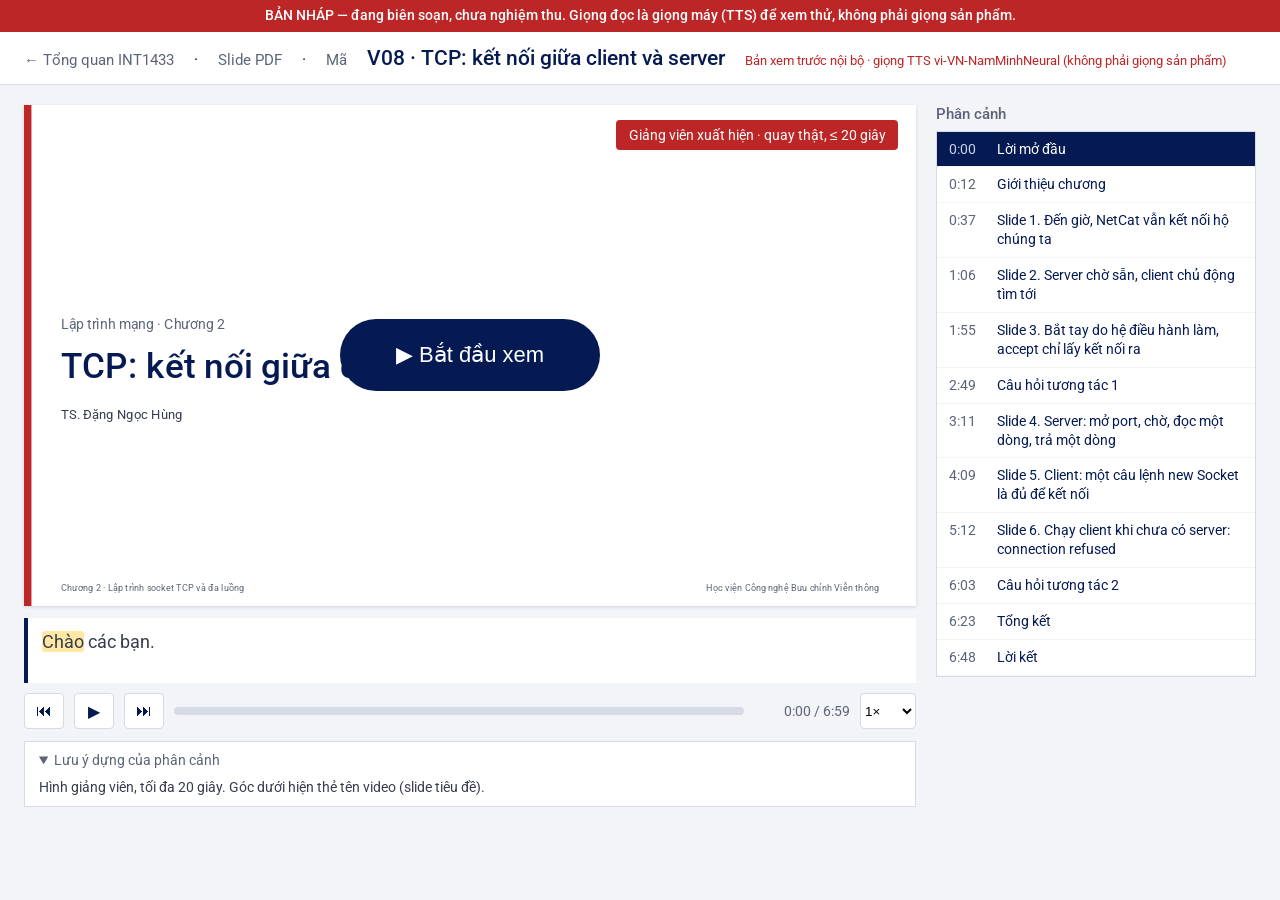
==== docs/V08/index.html @ 3c8365e5 "Publish INT1433 from source fb1f9e6" ====
<!doctype html><html lang="vi"><head><meta name="robots" content="noindex, nofollow"><meta charset="utf-8">
<meta name="viewport" content="width=device-width, initial-scale=1">
<title>V08 — TCP: kết nối giữa client và server · xem trước</title>
<link rel="stylesheet" href="../assets/slide.css"><link rel="stylesheet" href="../assets/player.css"></head>
<body class="trinh-chieu"><div class="ban-nhap" style="position:sticky;top:0;z-index:99;background:#BC2626;color:#fff;font:500 14px/1.4 Roboto,Arial,sans-serif;padding:6px 16px;text-align:center"><b>BẢN NHÁP</b> — đang biên soạn, chưa nghiệm thu. Giọng đọc là giọng máy (TTS) để xem thử, không phải giọng sản phẩm.</div>
<header class="dau"><a href="../index.html">← Tổng quan INT1433</a> · <a href="slide.pdf">Slide PDF</a> · <a href="https://github.com/hungdn1701/int1433/tree/main/code/chapter-2/01-tcp-connection">Mã</a>
<h1>V08 · TCP: kết nối giữa client và server</h1>
<span class="nhan-noi-bo">Bản xem trước nội bộ · giọng TTS vi-VN-NamMinhNeural (không phải giọng sản phẩm)</span></header>
<div class="bo-cuc">
  <div class="cot-chinh">
    <div class="khung-169"><div id="stage"><section class="slide tieu-de" id="S00"><main class=""><div class="chuong">Lập trình mạng · Chương 2</div><div class="ten">TCP: kết nối giữa client và server</div><div class="gv">TS. Đặng Ngọc Hùng</div></main><footer><span>Chương 2 · Lập trình socket TCP và đa luồng</span><span>Học viện Công nghệ Bưu chính Viễn thông</span></footer></section>
<section class="slide noi-dung" id="CH"><header><h1>Chương 2: Lập trình socket TCP và đa luồng</h1></header><main class="bo-cuc-lo-trinh"><div class="lo-trinh" style="--cot: 2"><div class="chang" data-s="1"><div class="ten-chang"><span class="so">1</span>TCP</div><ol><li class="hien-tai"><span>Kết nối giữa client và server</span></li><li class=""><span>Timeout, half-close và lỗi kết nối</span></li><li class=""><span>Bài toán ứng dụng: dịch vụ tra cứu qua TCP</span></li></ol></div><div class="chang" data-s="2"><div class="ten-chang"><span class="so">2</span>Đa luồng</div><ol><li class=""><span>Thread và race condition</span></li><li class=""><span>Synchronized, happens-before và wait/notify</span></li><li class=""><span>Executor, thread pool và virtual thread</span></li><li class=""><span>Bài toán ứng dụng: server tra cứu phục vụ nhiều client</span></li></ol></div></div></main><footer><span>Chương 2 · Lập trình socket TCP và đa luồng</span><span>Học viện Công nghệ Bưu chính Viễn thông</span></footer></section>
<section class="slide noi-dung" id="S01"><header><h1>Đến giờ, NetCat vẫn kết nối hộ chúng ta</h1></header><main class="bo-cuc-y"><ul class="y"><li data-s="1">Phần công cụ kiểm thử: thử giao thức một dòng bằng <b>NetCat</b> — công cụ lo phần kết nối</li><li data-s="2">Từ phần này: hai đầu là hai chương trình <b>Java của mình</b>, phải tự gặp nhau</li></ul><div class="khung" data-s="3"><b>Câu hỏi của phần này:</b> hai chương trình gặp nhau qua TCP như thế nào, và gặp rồi thì mỗi bên cầm gì trong tay?</div></main><footer><span>Chương 2 · Lập trình socket TCP và đa luồng</span><span>Học viện Công nghệ Bưu chính Viễn thông</span></footer></section>
<section class="slide noi-dung" id="S02"><header><h1>Server chờ sẵn, client chủ động tìm tới</h1></header><main class="bo-cuc-hinh"><figure><svg xmlns="http://www.w3.org/2000/svg" viewBox="0 0 1760 560" role="img" font-family="Roboto, 'Segoe UI', sans-serif" aria-label="Server mở cổng 9199 và chờ bằng một listening socket (passive open); client chủ động kết nối tới 127.0.0.1:9199 (active open); accept() trả về một connected socket, nối với socket của client thành một kết nối TCP.">
  <defs>
    <marker id="hv-navy" viewBox="0 0 12 12" refX="11" refY="6" markerWidth="18" markerHeight="18" markerUnits="userSpaceOnUse" orient="auto-start-reverse"><path d="M0,0 L12,6 L0,12 z" fill="#051A53"/></marker>
    <marker id="hv-ok" viewBox="0 0 12 12" refX="11" refY="6" markerWidth="18" markerHeight="18" markerUnits="userSpaceOnUse" orient="auto-start-reverse"><path d="M0,0 L12,6 L0,12 z" fill="#2F855A"/></marker>
  </defs>

  <!-- ① server: passive open -->
  <g data-s="1">
    <rect x="1176" y="20" width="520" height="96" rx="4" fill="#EEF2FB" stroke="#051A53" stroke-width="2.5"/>
    <text x="1436" y="60" text-anchor="middle" font-size="28" font-weight="500" fill="#051A53">Server</text>
    <text x="1436" y="96" text-anchor="middle" font-size="22" fill="#373D4E" font-family="Consolas, monospace">new ServerSocket(9199)</text>
    <line x1="1436" y1="116" x2="1436" y2="170" stroke="#9AA3B8" stroke-width="2" stroke-dasharray="6 6"/>
    <rect x="1216" y="170" width="440" height="116" rx="6" fill="#FFF6DD" stroke="#8A6508" stroke-width="2.5"/>
    <text x="1436" y="214" text-anchor="middle" font-size="28" font-weight="500" fill="#6B4E06">listening socket</text>
    <text x="1436" y="256" text-anchor="middle" font-size="23" fill="#6B4E06">passive open: mở port 9199, chờ</text>
  </g>

  <!-- ② client: active open -->
  <g data-s="2">
    <rect x="64" y="20" width="520" height="96" rx="4" fill="#EEF2FB" stroke="#051A53" stroke-width="2.5"/>
    <text x="324" y="60" text-anchor="middle" font-size="28" font-weight="500" fill="#051A53">Client</text>
    <text x="324" y="96" text-anchor="middle" font-size="22" fill="#373D4E" font-family="Consolas, monospace">new Socket("127.0.0.1", 9199)</text>
    <line x1="324" y1="116" x2="324" y2="170" stroke="#9AA3B8" stroke-width="2" stroke-dasharray="6 6"/>
    <rect x="104" y="170" width="440" height="116" rx="6" fill="#EEF2FB" stroke="#051A53" stroke-width="2.5"/>
    <text x="324" y="214" text-anchor="middle" font-size="28" font-weight="500" fill="#051A53">Socket</text>
    <text x="324" y="256" text-anchor="middle" font-size="23" fill="#051A53">active open: chủ động kết nối</text>
    <line x1="544" y1="228" x2="1204" y2="228" stroke="#051A53" stroke-width="3.5" marker-end="url(#hv-navy)"/>
    <text x="874" y="212" text-anchor="middle" font-size="24" fill="#051A53">kết nối tới 127.0.0.1:9199</text>
  </g>

  <!-- ③ accept(): connected socket, một kết nối TCP -->
  <g data-s="3">
    <line x1="1436" y1="286" x2="1436" y2="400" stroke="#2F855A" stroke-width="3" stroke-dasharray="10 7" marker-end="url(#hv-ok)"/>
    <text x="1456" y="352" font-size="23" fill="#2F855A" font-family="Consolas, monospace">accept()</text>
    <rect x="1216" y="404" width="440" height="116" rx="6" fill="#EEF9F0" stroke="#2F855A" stroke-width="2.5"/>
    <text x="1436" y="448" text-anchor="middle" font-size="28" font-weight="500" fill="#22603F">connected socket</text>
    <text x="1436" y="490" text-anchor="middle" font-size="23" fill="#22603F">Socket mới, riêng cho client này</text>
    <path d="M324,286 V462 H1216" fill="none" stroke="#2F855A" stroke-width="6"/>
    <text x="770" y="446" text-anchor="middle" font-size="24" font-weight="500" fill="#2F855A">một kết nối TCP: dữ liệu đi ở đây</text>
  </g>
</svg></figure><div class="ket-luan" data-s="4"><p>Server dùng <b>hai loại</b> socket: một listening socket để chờ, và mỗi kết nối một connected socket để trao đổi dữ liệu.</p></div></main><footer><span>Chương 2 · Lập trình socket TCP và đa luồng</span><span>Học viện Công nghệ Bưu chính Viễn thông</span></footer></section>
<section class="slide noi-dung" id="S03"><header><h1>Bắt tay do hệ điều hành làm, accept chỉ lấy kết nối ra</h1></header><main class="bo-cuc-hinh"><figure><svg xmlns="http://www.w3.org/2000/svg" viewBox="0 0 1760 680" role="img" font-family="Roboto, 'Segoe UI', sans-serif" aria-label="Client gọi connect; TCP trong hệ điều hành hai máy trao đổi SYN, SYN+ACK, ACK; kết nối vào hàng đợi backlog và connect trả về; server gọi accept lấy kết nối ra và nhận một Socket mới.">
  <defs>
    <marker id="to-navy" viewBox="0 0 12 12" refX="11" refY="6" markerWidth="18" markerHeight="18" markerUnits="userSpaceOnUse" orient="auto-start-reverse"><path d="M0,0 L12,6 L0,12 z" fill="#051A53"/></marker>
    <marker id="to-net" viewBox="0 0 12 12" refX="11" refY="6" markerWidth="18" markerHeight="18" markerUnits="userSpaceOnUse" orient="auto-start-reverse"><path d="M0,0 L12,6 L0,12 z" fill="#1F5FA8"/></marker>
    <marker id="to-ok" viewBox="0 0 12 12" refX="11" refY="6" markerWidth="18" markerHeight="18" markerUnits="userSpaceOnUse" orient="auto-start-reverse"><path d="M0,0 L12,6 L0,12 z" fill="#2F855A"/></marker>
  </defs>

  <!-- hai máy và vùng mạng -->
  <g data-s="1" font-size="22" fill="#5B6478">
    <rect x="4" y="4" width="700" height="672" rx="6" fill="none" stroke="#9AA3B8" stroke-width="2" stroke-dasharray="8 6"/>
    <text x="24" y="38">Máy client</text>
    <rect x="1056" y="4" width="700" height="672" rx="6" fill="none" stroke="#9AA3B8" stroke-width="2" stroke-dasharray="8 6"/>
    <text x="1736" y="38" text-anchor="end">Máy server</text>
    <text x="880" y="38" text-anchor="middle">mạng</text>
  </g>

  <!-- bốn đầu lifeline -->
  <g data-s="1">
    <rect x="44" y="60" width="300" height="96" rx="4" fill="#EEF2FB" stroke="#051A53" stroke-width="2.5"/>
    <text x="194" y="100" text-anchor="middle" font-size="28" font-weight="500" fill="#051A53">Client app</text>
    <text x="194" y="136" text-anchor="middle" font-size="21" fill="#373D4E" font-family="Consolas, monospace">new Socket(…, 9199)</text>

    <rect x="404" y="60" width="280" height="96" rx="4" fill="#EAF2FC" stroke="#1F5FA8" stroke-width="2.5"/>
    <text x="544" y="100" text-anchor="middle" font-size="28" font-weight="500" fill="#123A6B">TCP (kernel)</text>
    <text x="544" y="136" text-anchor="middle" font-size="21" fill="#123A6B">hệ điều hành client</text>

    <rect x="1076" y="60" width="280" height="96" rx="4" fill="#EAF2FC" stroke="#1F5FA8" stroke-width="2.5"/>
    <text x="1216" y="100" text-anchor="middle" font-size="28" font-weight="500" fill="#123A6B">TCP (kernel)</text>
    <text x="1216" y="136" text-anchor="middle" font-size="21" fill="#123A6B">hệ điều hành server</text>

    <rect x="1416" y="60" width="300" height="96" rx="4" fill="#EEF2FB" stroke="#051A53" stroke-width="2.5"/>
    <text x="1566" y="100" text-anchor="middle" font-size="28" font-weight="500" fill="#051A53">Server app</text>
    <text x="1566" y="136" text-anchor="middle" font-size="21" fill="#373D4E" font-family="Consolas, monospace">ServerSocket :9199</text>

    <g stroke="#9AA3B8" stroke-width="2" stroke-dasharray="6 8">
      <line x1="194" y1="156" x2="194" y2="660"/>
      <line x1="544" y1="156" x2="544" y2="660"/>
      <line x1="1216" y1="156" x2="1216" y2="660"/>
      <line x1="1566" y1="156" x2="1566" y2="660"/>
    </g>
  </g>

  <!-- thanh chặn của connect(): dài ra theo từng bước, đủ ở bước 5 -->
  <g stroke="#051A53" stroke-width="2" fill="#EEF2FB">
    <g data-s="1"><rect x="184" y="196" width="20" height="67" stroke="none"/><path d="M184,263 V196 H204 V263" fill="none"/></g>
    <g data-s="2"><rect x="184" y="262" width="20" height="61" stroke="none"/><path d="M184,262 V323 M204,262 V323" fill="none"/></g>
    <g data-s="3"><rect x="184" y="322" width="20" height="61" stroke="none"/><path d="M184,322 V383 M204,322 V383" fill="none"/></g>
    <g data-s="4"><rect x="184" y="382" width="20" height="50" stroke="none"/><path d="M184,382 V432 H204 V382" fill="none"/></g>
  </g>

  <!-- ① connect -->
  <g data-s="1">
    <line x1="204" y1="206" x2="534" y2="206" stroke="#051A53" stroke-width="3.5" marker-end="url(#to-navy)"/>
    <text x="214" y="190" font-size="24" fill="#051A53"><tspan>① </tspan><tspan font-family="Consolas, monospace">connect()</tspan> tới :9199</text>
  </g>

  <!-- ②③④ bắt tay ba bước giữa hai kernel -->
  <g data-s="2">
    <line x1="544" y1="262" x2="1206" y2="262" stroke="#1F5FA8" stroke-width="3" marker-end="url(#to-net)"/>
    <text x="880" y="250" text-anchor="middle" font-size="26" font-weight="500" fill="#1F5FA8">② SYN</text>
  </g>
  <g data-s="3">
    <line x1="1216" y1="322" x2="554" y2="322" stroke="#1F5FA8" stroke-width="3" marker-end="url(#to-net)"/>
    <text x="880" y="310" text-anchor="middle" font-size="26" font-weight="500" fill="#1F5FA8">③ SYN + ACK</text>
  </g>
  <g data-s="4">
    <line x1="544" y1="382" x2="1206" y2="382" stroke="#1F5FA8" stroke-width="3" marker-end="url(#to-net)"/>
    <text x="880" y="370" text-anchor="middle" font-size="26" font-weight="500" fill="#1F5FA8">④ ACK</text>
    <rect x="1236" y="352" width="300" height="104" rx="4" fill="#FFF6DD" stroke="#8A6508" stroke-width="2.5"/>
    <text x="1256" y="384" font-size="22" font-weight="500" fill="#6B4E06">hàng đợi backlog</text>
    <rect x="1256" y="400" width="260" height="40" rx="3" fill="#FFFFFF" stroke="#8A6508" stroke-width="2"/>
    <text x="1386" y="428" text-anchor="middle" font-size="20" fill="#6B4E06">kết nối đã bắt tay xong</text>
  </g>

  <!-- ⑤ connect trả về -->
  <g data-s="5">
    <line x1="534" y1="432" x2="214" y2="432" stroke="#051A53" stroke-width="3" stroke-dasharray="10 7" marker-end="url(#to-navy)"/>
    <text x="364" y="420" text-anchor="middle" font-size="24" fill="#051A53">⑤ <tspan font-family="Consolas, monospace">connect()</tspan> trả về</text>
  </g>

  <!-- ⑥⑦ ứng dụng server lấy kết nối ra -->
  <g data-s="6">
    <rect x="1556" y="530" width="20" height="94" rx="3" fill="#EEF2FB" stroke="#051A53" stroke-width="2"/>
    <line x1="1556" y1="540" x2="1226" y2="540" stroke="#051A53" stroke-width="3.5" marker-end="url(#to-navy)"/>
    <text x="1470" y="528" text-anchor="middle" font-size="24" fill="#051A53"><tspan>⑥ </tspan><tspan font-family="Consolas, monospace">accept()</tspan></text>
    <line x1="1272" y1="456" x2="1272" y2="532" stroke="#8A6508" stroke-width="2.5" stroke-dasharray="6 5"/>
    <text x="1284" y="500" font-size="20" fill="#6B4E06">lấy ra</text>
  </g>
  <g data-s="7">
    <line x1="1226" y1="614" x2="1546" y2="614" stroke="#2F855A" stroke-width="3" stroke-dasharray="10 7" marker-end="url(#to-ok)"/>
    <text x="1391" y="602" text-anchor="middle" font-size="24" fill="#1E5B3E">⑦ <tspan font-family="Consolas, monospace">Socket</tspan> mới (connected)</text>
  </g>
</svg></figure><div class="ket-luan" data-s="8"><p><code>connect()</code> trả về = bắt tay đã xong. <b>Chưa chứng minh</b> server đã gọi <code>accept()</code>.</p><p><code>accept()</code> không bắt tay. Nó lấy một kết nối đã xong khỏi hàng đợi và trả về connected socket.</p></div></main><footer><span>Chương 2 · Lập trình socket TCP và đa luồng</span><span>Học viện Công nghệ Bưu chính Viễn thông</span></footer></section>
<section class="slide cau-hoi-slide" id="Q1"><header><h1>Câu hỏi 1</h1></header><main class="bo-cuc-cau-hoi"><div class="cau-hoi"><div class="de">Ở phía client, <code>connect()</code> vừa trả về thành công. Điều nào chắc chắn đã xảy ra?</div></div><div class="lua-chon"><div class=""><span>A</span><div>Server đã gọi <code>accept()</code> và nhận được connected socket.</div></div><div class="dung"><span>B</span><div>Bắt tay TCP đã hoàn tất; kết nối có thể vẫn đang nằm trong hàng đợi của server.</div></div><div class=""><span>C</span><div>Server đã đọc được dòng đầu tiên client gửi.</div></div><div class=""><span>D</span><div>Server đã cấp một port mới riêng cho kết nối này.</div></div></div><div class="giai-thich">Bắt tay do TCP trong hệ điều hành hai máy làm. <code>connect()</code> trả về khi bắt tay xong; <code>accept()</code> chỉ lấy kết nối đã xong ra khỏi hàng đợi và có thể đến sau. Kết nối dùng chung port 9199 của server, không có port mới.</div></main><footer><span>Chương 2 · Lập trình socket TCP và đa luồng</span><span>Học viện Công nghệ Bưu chính Viễn thông</span></footer></section>
<section class="slide cau-hoi-slide show-answer" id="Q1-dap-an"><header><h1>Câu hỏi 1</h1></header><main class="bo-cuc-cau-hoi"><div class="cau-hoi"><div class="de">Ở phía client, <code>connect()</code> vừa trả về thành công. Điều nào chắc chắn đã xảy ra?</div></div><div class="lua-chon"><div class=""><span>A</span><div>Server đã gọi <code>accept()</code> và nhận được connected socket.</div></div><div class="dung"><span>B</span><div>Bắt tay TCP đã hoàn tất; kết nối có thể vẫn đang nằm trong hàng đợi của server.</div></div><div class=""><span>C</span><div>Server đã đọc được dòng đầu tiên client gửi.</div></div><div class=""><span>D</span><div>Server đã cấp một port mới riêng cho kết nối này.</div></div></div><div class="giai-thich">Bắt tay do TCP trong hệ điều hành hai máy làm. <code>connect()</code> trả về khi bắt tay xong; <code>accept()</code> chỉ lấy kết nối đã xong ra khỏi hàng đợi và có thể đến sau. Kết nối dùng chung port 9199 của server, không có port mới.</div></main><footer><span>Chương 2 · Lập trình socket TCP và đa luồng</span><span>Học viện Công nghệ Bưu chính Viễn thông</span></footer></section>
<section class="slide noi-dung" id="S04"><header><h1>Server: mở port, chờ, đọc một dòng, trả một dòng</h1></header><main class="bo-cuc-ma"><div class="ma-hang doc"><pre class="ma"><span class="nhan">Java</span><span class="hl-k">try</span> (<span class="hl-t">ServerSocket</span> listener = <span class="hl-k">new</span> <span class="hl-m">ServerSocket</span>(<span class="hl-n">9199</span>)) {  <span class="hl-c">// passive open: mở port, chờ</span>
    <span class="hl-t">System</span>.out.<span class="hl-m">println</span>(<span class="hl-s">"</span><span class="hl-s">listening on port </span><span class="hl-s">"</span> + listener.<span class="hl-m">getLocalPort</span>());
    <span class="hl-k">try</span> (<span class="hl-t">Socket</span> connected = listener.<span class="hl-m">accept</span>()) {  <span class="hl-c">// lấy một kết nối khỏi hàng đợi</span>
        <span class="hl-t">System</span>.out.<span class="hl-m">println</span>(<span class="hl-s">"</span><span class="hl-s">accepted: local port </span><span class="hl-s">"</span> + connected.<span class="hl-m">getLocalPort</span>()
                + <span class="hl-s">"</span><span class="hl-s">, client port </span><span class="hl-s">"</span> + connected.<span class="hl-m">getPort</span>());
        <span class="hl-k">var</span> in = <span class="hl-k">new</span> <span class="hl-m">BufferedReader</span>(<span class="hl-k">new</span> <span class="hl-m">InputStreamReader</span>(connected.<span class="hl-m">getInputStream</span>(), <span class="hl-t">UTF_8</span>));
        <span class="hl-k">var</span> out = <span class="hl-k">new</span> <span class="hl-m">BufferedWriter</span>(<span class="hl-k">new</span> <span class="hl-m">OutputStreamWriter</span>(connected.<span class="hl-m">getOutputStream</span>(), <span class="hl-t">UTF_8</span>));
        <span class="hl-t">String</span> line = in.<span class="hl-m">readLine</span>();  <span class="hl-c">// đọc một dòng</span>
        out.<span class="hl-m">write</span>(<span class="hl-s">"</span><span class="hl-s">echo: </span><span class="hl-s">"</span> + line + <span class="hl-s">"</span><span class="hl-s">\</span><span class="hl-s">n</span><span class="hl-s">"</span>);  <span class="hl-c">// trả lại một dòng</span>
        out.<span class="hl-m">flush</span>();
    }
}
</pre><pre class="kq" data-s="1"><span class="nhan">Kết quả chạy</span>listening on port 9199
accepted: local port 9199, client port 49419</pre></div></main><footer><span>Chương 2 · Lập trình socket TCP và đa luồng</span><span>Học viện Công nghệ Bưu chính Viễn thông</span></footer></section>
<section class="slide noi-dung" id="S05"><header><h1>Client: một câu lệnh new Socket là đủ để kết nối</h1></header><main class="bo-cuc-ma"><div class="ma-hang doc"><pre class="ma"><span class="nhan">Java</span><span class="hl-k">try</span> (<span class="hl-t">Socket</span> socket = <span class="hl-k">new</span> <span class="hl-m">Socket</span>(<span class="hl-s">"</span><span class="hl-s">127.0.0.1</span><span class="hl-s">"</span>, <span class="hl-n">9199</span>)) {  <span class="hl-c">// active open: kết nối tới server</span>
    <span class="hl-t">System</span>.out.<span class="hl-m">println</span>(<span class="hl-s">"</span><span class="hl-s">connected: local port </span><span class="hl-s">"</span> + socket.<span class="hl-m">getLocalPort</span>()
            + <span class="hl-s">"</span><span class="hl-s">, server port </span><span class="hl-s">"</span> + socket.<span class="hl-m">getPort</span>());
    <span class="hl-k">var</span> out = <span class="hl-k">new</span> <span class="hl-m">BufferedWriter</span>(<span class="hl-k">new</span> <span class="hl-m">OutputStreamWriter</span>(socket.<span class="hl-m">getOutputStream</span>(), <span class="hl-t">UTF_8</span>));
    <span class="hl-k">var</span> in = <span class="hl-k">new</span> <span class="hl-m">BufferedReader</span>(<span class="hl-k">new</span> <span class="hl-m">InputStreamReader</span>(socket.<span class="hl-m">getInputStream</span>(), <span class="hl-t">UTF_8</span>));
    out.<span class="hl-m">write</span>(<span class="hl-s">"</span><span class="hl-s">hello</span><span class="hl-s">\</span><span class="hl-s">n</span><span class="hl-s">"</span>);  <span class="hl-c">// gửi một dòng</span>
    out.<span class="hl-m">flush</span>();
    <span class="hl-t">System</span>.out.<span class="hl-m">println</span>(<span class="hl-s">"</span><span class="hl-s">reply: </span><span class="hl-s">"</span> + in.<span class="hl-m">readLine</span>());  <span class="hl-c">// đọc dòng trả về</span>
}
</pre><pre class="kq" data-s="1"><span class="nhan">Kết quả chạy</span>connected: local port 49419, server port 9199
reply: echo: hello</pre></div><ul class="y-nho"><li data-s="2">Cùng một kết nối, nhìn từ hai đầu: local port và remote port <b>đổi chỗ</b></li></ul></main><footer><span>Chương 2 · Lập trình socket TCP và đa luồng</span><span>Học viện Công nghệ Bưu chính Viễn thông</span></footer></section>
<section class="slide noi-dung" id="S06"><header><h1>Chạy client khi chưa có server: connection refused</h1></header><main class="bo-cuc-ma"><div class="ma-hang doc"><pre class="ma"><span class="nhan">Java</span><span class="hl-k">try</span> (<span class="hl-t">Socket</span> socket = <span class="hl-k">new</span> <span class="hl-m">Socket</span>(<span class="hl-s">"</span><span class="hl-s">127.0.0.1</span><span class="hl-s">"</span>, <span class="hl-n">9199</span>)) {  <span class="hl-c">// active open: kết nối tới server</span>
</pre><pre class="kq" data-s="1"><span class="nhan">Kết quả chạy</span><span class="noi-bat">Exception in thread "main" java.net.ConnectException: Connection refused: connect</span>
	at java.base/sun.nio.ch.Net.connect0(Native Method)
	at java.base/sun.nio.ch.Net.connect(Net.java:601)
	at java.base/sun.nio.ch.Net.connect(Net.java:590)
	at java.base/sun.nio.ch.NioSocketImpl.connect(NioSocketImpl.java:583)
	at java.base/java.net.SocksSocketImpl.connect(SocksSocketImpl.java:327)
	at java.base/java.net.Socket.connect(Socket.java:751)
	at java.base/java.net.Socket.connect(Socket.java:686)
	at java.base/java.net.Socket.&lt;init&gt;(Socket.java:555)
	at java.base/java.net.Socket.&lt;init&gt;(Socket.java:324)
<span class="noi-bat">	at netlab.first.FirstClient.main(FirstClient.java:21)</span></pre></div><ul class="y-nho"><li data-s="2">Dòng đầu: <b>loại lỗi</b> — máy kia trả lời, nhưng không có ai nghe ở port 9199</li><li data-s="3">Dòng cuối: dòng đầu tiên thuộc <b>code của mình</b> — chỗ gọi gây lỗi</li></ul></main><footer><span>Chương 2 · Lập trình socket TCP và đa luồng</span><span>Học viện Công nghệ Bưu chính Viễn thông</span></footer></section>
<section class="slide cau-hoi-slide" id="Q2"><header><h1>Câu hỏi 2</h1></header><main class="bo-cuc-cau-hoi"><div class="cau-hoi"><div class="de">Bạn chạy FirstClient khi FirstServer chưa chạy, trên cùng một máy. Điều gì xảy ra?</div></div><div class="lua-chon"><div class=""><span>A</span><div>Client chờ đến khi server chạy rồi tự kết nối.</div></div><div class=""><span>B</span><div>Client kết nối được, nhưng <code>readLine()</code> trả về null.</div></div><div class="dung"><span>C</span><div>Client nhận ConnectException (connection refused) gần như ngay lập tức.</div></div><div class=""><span>D</span><div>Client tự chuyển sang một port khác còn trống trên máy đó.</div></div></div><div class="giai-thich">Không có chương trình nào nghe ở port 9199 nên hệ điều hành từ chối bắt tay ngay và <code>connect()</code> ném ConnectException. TCP không tự chờ server xuất hiện, và client không tự đổi port đích.</div></main><footer><span>Chương 2 · Lập trình socket TCP và đa luồng</span><span>Học viện Công nghệ Bưu chính Viễn thông</span></footer></section>
<section class="slide cau-hoi-slide show-answer" id="Q2-dap-an"><header><h1>Câu hỏi 2</h1></header><main class="bo-cuc-cau-hoi"><div class="cau-hoi"><div class="de">Bạn chạy FirstClient khi FirstServer chưa chạy, trên cùng một máy. Điều gì xảy ra?</div></div><div class="lua-chon"><div class=""><span>A</span><div>Client chờ đến khi server chạy rồi tự kết nối.</div></div><div class=""><span>B</span><div>Client kết nối được, nhưng <code>readLine()</code> trả về null.</div></div><div class="dung"><span>C</span><div>Client nhận ConnectException (connection refused) gần như ngay lập tức.</div></div><div class=""><span>D</span><div>Client tự chuyển sang một port khác còn trống trên máy đó.</div></div></div><div class="giai-thich">Không có chương trình nào nghe ở port 9199 nên hệ điều hành từ chối bắt tay ngay và <code>connect()</code> ném ConnectException. TCP không tự chờ server xuất hiện, và client không tự đổi port đích.</div></main><footer><span>Chương 2 · Lập trình socket TCP và đa luồng</span><span>Học viện Công nghệ Bưu chính Viễn thông</span></footer></section>
<section class="slide noi-dung" id="TK"><header><h1>Tổng kết</h1></header><main class="bo-cuc-tong-ket"><div class="luoi-the"><div class="the" data-s="1"><span class="so">1</span><div>Server <b>chờ</b> bằng listening socket (passive open); client <b>chủ động</b> kết nối tới (active open)</div></div><div class="the" data-s="2"><span class="so">2</span><div>Bắt tay do hệ điều hành làm; <code>accept()</code> lấy kết nối khỏi hàng đợi, trả về <b>connected socket</b></div></div><div class="the" data-s="3"><span class="so">3</span><div>Không có ai nghe ở port đích → <b>connection refused</b> ngay</div></div></div><div class="tu-khoa" data-s="4"><span class="nhan">Từ khóa cần nhớ</span><span>socket</span><span>ServerSocket</span><span>active open</span><span>passive open</span><span>listening socket</span><span>connected socket</span><span>bắt tay ba bước</span><span>backlog</span><span>RST</span><span>connection refused</span></div></main><footer><span>Chương 2 · Lập trình socket TCP và đa luồng</span><span>Học viện Công nghệ Bưu chính Viễn thông</span></footer></section>
<section class="slide tiep-theo" id="KET"><main class=""><div class="nhan-tt">Tiếp theo</div><div class="ten-tt">TCP: timeout, half-close và lỗi kết nối</div></main><footer><span>Chương 2 · Lập trình socket TCP và đa luồng</span><span>Học viện Công nghệ Bưu chính Viễn thông</span></footer></section></div>
      <div id="the-gv" hidden>Giảng viên xuất hiện · quay thật, ≤ 20 giây</div>
      <div id="h5p" hidden><span>Câu hỏi tương tác (H5P): chọn một đáp án trên slide</span><button id="bo-qua">Bỏ qua →</button></div>
      <button id="bat-dau">▶ Bắt đầu xem</button>
    </div>
    <div id="phu-de"></div>
    <div class="dieu-khien">
      <button id="lui" title="Phân cảnh trước (←)">⏮</button><button id="chay" title="Chạy/dừng (Space)">▶</button><button id="toi" title="Phân cảnh sau (→)">⏭</button>
      <div id="thanh"><div id="da-chay"></div></div>
      <span id="gio">0:00 / 0:00</span>
      <select id="toc"><option value="0.9">0.9×</option><option value="1" selected>1×</option><option value="1.15">1.15×</option><option value="1.3">1.3×</option></select>
    </div>
    <details id="dung" open><summary>Lưu ý dựng của phân cảnh</summary><div></div></details>
  </div>
  <aside><h2>Phân cảnh</h2><ol id="ds-canh"></ol></aside>
</div>
<script>const DATA = {"ma": "INT1433_V08", "tieu_de": "TCP: kết nối giữa client và server", "giong": "vi-VN-NamMinhNeural", "tong": 419.79, "scenes": [{"ten": "Lời mở đầu", "loai": "mo-dau", "slide": "S00", "dung": "Hình giảng viên, tối đa 20 giây. Góc dưới hiện thẻ tên video (slide tiêu đề).", "start": 0.0, "audio": "audio/bf7ec642d3c336b1.mp3", "dur": 11.4, "words": [[0.1, "Chào", 0], [0.4, "các", 0], [0.613, "bạn.", 0], [1.85, "Mình", 1], [2.25, "bắt", 1], [2.413, "đầu", 1], [2.625, "Chương", 1], [2.9, "2,", 1], [3.438, "lập", 1], [3.712, "trình", 1], [3.95, "socket.", 1], [5.275, "Ngay", 2], [5.6, "trong", 2], [5.775, "phần", 2], [5.938, "đầu", 2], [6.062, "tiên", 2], [6.275, "này,", 2], [6.725, "các", 2], [6.888, "bạn", 2], [7.138, "sẽ", 2], [7.275, "có", 2], [7.4, "hai", 2], [7.588, "chương", 2], [7.825, "trình", 2], [8.05, "Java", 2], [8.463, "của", 2], [8.6, "riêng", 2], [8.812, "mình", 2], [9.012, "nói", 2], [9.188, "chuyện", 2], [9.475, "được", 2], [9.637, "với", 2], [9.775, "nhau", 2], [9.988, "qua", 2], [10.188, "mạng.", 2]], "cues": [], "lang": 0.6}, {"ten": "Giới thiệu chương", "loai": "mo-chuong", "slide": "CH", "dung": "Slide lộ trình sinh từ kế hoạch; phần hiện tại được tô nổi.\nHiện dần: bước 1 khi đọc “Ba phần đầu là TCP”; bước 2 khi đọc “Bốn phần sau là đa luồng”.", "start": 12.0, "audio": "audio/a52d161601c12bb0.mp3", "dur": 25.34, "words": [[0.1, "Chương", 0], [0.425, "1", 0], [0.6, "đã", 0], [0.738, "cho", 0], [0.875, "chúng", 0], [1.075, "ta", 0], [1.337, "endpoint,", 0], [2.062, "byte", 0], [2.312, "stream", 0], [2.725, "và", 0], [2.875, "cách", 0], [3.062, "đóng", 0], [3.3, "gói", 0], [3.525, "một", 0], [3.737, "message", 0], [4.175, "theo", 0], [4.362, "dòng.", 0], [5.475, "Chương", 1], [5.862, "2", 1], [6.025, "dùng", 1], [6.25, "chính", 1], [6.513, "những", 1], [6.688, "thứ", 1], [6.85, "đó", 1], [7.112, "để", 1], [7.237, "viết", 1], [7.45, "chương", 1], [7.7, "trình", 1], [7.925, "mạng", 1], [8.137, "thật.", 1], [9.188, "Chương", 2], [9.562, "gồm", 2], [9.787, "bảy", 2], [10.012, "phần,", 2], [10.525, "chia", 2], [10.838, "hai", 2], [11.05, "chặng.", 2], [12.3, "Ba", 3], [12.575, "phần", 3], [12.812, "đầu", 3], [13.012, "là", 3], [13.162, "TCP:", 3], [14.1, "thiết", 3], [14.312, "lập", 3], [14.525, "kết", 3], [14.7, "nối,", 3], [15.213, "giới", 3], [15.438, "hạn", 3], [15.65, "thời", 3], [15.775, "gian", 3], [16.012, "chờ", 3], [16.25, "khi", 3], [16.413, "đầu", 3], [16.587, "kia", 3], [16.825, "không", 3], [17.038, "phản", 3], [17.25, "hồi,", 3], [17.738, "rồi", 3], [18.0, "viết", 3], [18.188, "trọn", 3], [18.438, "dịch", 3], [18.613, "vụ", 3], [18.825, "tra", 3], [19.025, "cứu", 3], [19.262, "một", 3], [19.462, "dòng.", 3], [20.613, "Bốn", 4], [20.9, "phần", 4], [21.113, "sau", 4], [21.375, "là", 4], [21.488, "đa", 4], [21.675, "luồng,", 4], [22.163, "để", 4], [22.325, "một", 4], [22.538, "server", 4], [22.938, "phục", 4], [23.137, "vụ", 4], [23.375, "nhiều", 4], [23.637, "client", 4], [24.038, "cùng", 4], [24.275, "lúc.", 4]], "cues": [12.3, 20.613], "lang": 0.6}, {"ten": "Slide 1. Đến giờ, NetCat vẫn kết nối hộ chúng ta", "loai": "slide", "slide": "S01", "dung": "Hiện dần: bước 1 khi đọc “Ở phần về công cụ quan sát và kiểm thử”; bước 2 khi đọc “Từ phần này”; bước 3 khi đọc “Vậy câu hỏi của phần này”.", "start": 37.94, "audio": "audio/f8e944d143602e1b.mp3", "dur": 27.94, "words": [[0.1, "Ở", 0], [0.275, "phần", 0], [0.537, "về", 0], [0.662, "công", 0], [0.863, "cụ", 0], [1.05, "quan", 0], [1.262, "sát", 0], [1.538, "và", 0], [1.65, "kiểm", 0], [1.887, "thử,", 0], [2.462, "các", 0], [2.65, "bạn", 0], [2.888, "đã", 0], [2.987, "thử", 0], [3.2, "giao", 0], [3.375, "thức", 0], [3.575, "một", 0], [3.737, "dòng", 0], [3.987, "của", 0], [4.1, "dịch", 0], [4.275, "vụ", 0], [4.5, "tra", 0], [4.688, "cứu", 0], [5.0, "bằng", 0], [5.275, "NetCat.", 0], [6.537, "Gõ", 1], [6.8, "một", 1], [7.0, "dòng", 1], [7.3, "ở", 1], [7.388, "bên", 1], [7.6, "này,", 1], [8.05, "dòng", 1], [8.3, "đó", 1], [8.488, "hiện", 1], [8.725, "ra", 1], [8.975, "ở", 1], [9.1, "bên", 1], [9.325, "kia.", 1], [10.512, "Nhưng", 2], [10.825, "phần", 2], [11.037, "khó", 2], [11.25, "nhất,", 2], [11.7, "làm", 2], [11.938, "sao", 2], [12.213, "để", 2], [12.338, "hai", 2], [12.537, "bên", 2], [12.7, "nối", 2], [12.95, "được", 2], [13.113, "với", 2], [13.262, "nhau,", 2], [13.812, "thì", 2], [14.037, "NetCat", 2], [14.5, "đã", 2], [14.65, "làm", 2], [14.838, "hộ.", 2], [16.012, "Từ", 3], [16.25, "phần", 3], [16.438, "này,", 3], [16.875, "hai", 3], [17.062, "đầu", 3], [17.288, "là", 3], [17.438, "hai", 3], [17.625, "chương", 3], [17.85, "trình", 3], [18.075, "Java", 3], [18.525, "do", 3], [18.688, "chính", 3], [18.938, "các", 3], [19.113, "bạn", 3], [19.325, "viết.", 3], [20.387, "Vậy", 4], [20.65, "câu", 4], [20.812, "hỏi", 4], [21.012, "của", 4], [21.15, "phần", 4], [21.337, "này", 4], [21.475, "là:", 4], [21.962, "hai", 4], [22.163, "chương", 4], [22.387, "trình", 4], [22.613, "gặp", 4], [22.788, "nhau", 4], [23.0, "qua", 4], [23.225, "TCP", 4], [23.863, "như", 4], [24.062, "thế", 4], [24.188, "nào,", 4], [24.663, "và", 4], [24.887, "khi", 4], [25.087, "đã", 4], [25.238, "gặp,", 4], [25.7, "mỗi", 4], [25.95, "bên", 4], [26.163, "cầm", 4], [26.387, "gì", 4], [26.587, "trong", 4], [26.8, "tay?", 4]], "cues": [0.1, 16.012, 20.387], "lang": 0.6}, {"ten": "Slide 2. Server chờ sẵn, client chủ động tìm tới", "loai": "slide", "slide": "S02", "dung": "Hình hai-vai: 3 bước của hình, bước 4 là ô kết luận.\nHiện dần: bước 1 khi đọc “Server mở port 9199”; bước 2 khi đọc “Client biết địa chỉ và port”; bước 3 khi đọc “server nhận về một Socket mới”; bước 4 khi đọc “Còn listening socket không trao đổi dữ liệu”.", "start": 66.48, "audio": "audio/ea4d87cc20a55e64.mp3", "dur": 45.96, "words": [[0.1, "Hai", 0], [0.375, "chương", 0], [0.637, "trình", 0], [0.9, "không", 0], [1.188, "đóng", 0], [1.4, "vai", 0], [1.575, "giống", 0], [1.788, "nhau.", 0], [2.95, "Một", 1], [3.312, "bên", 1], [3.525, "phải", 1], [3.725, "có", 1], [3.825, "mặt", 1], [4.013, "trước", 1], [4.263, "và", 1], [4.412, "chờ", 1], [4.7, "ở", 1], [4.8, "một", 1], [5.0, "địa", 1], [5.2, "chỉ", 1], [5.438, "mà", 1], [5.688, "ai", 1], [5.862, "cũng", 1], [6.075, "biết,", 1], [6.537, "đó", 1], [6.775, "là", 1], [6.938, "server.", 1], [8.275, "Server", 2], [8.775, "mở", 2], [9.012, "port", 2], [9.238, "9199", 2], [10.6, "bằng", 2], [10.775, "một", 2], [10.95, "ServerSocket", 2], [11.725, "rồi", 2], [11.975, "đứng", 2], [12.2, "chờ.", 2], [13.35, "Cách", 3], [13.575, "mở", 3], [13.738, "thụ", 3], [13.9, "động", 3], [14.113, "này", 3], [14.3, "gọi", 3], [14.5, "là", 3], [14.625, "passive", 3], [15.2, "open,", 3], [15.9, "và", 3], [16.113, "đối", 3], [16.262, "tượng", 3], [16.488, "đứng", 3], [16.7, "chờ", 3], [16.913, "gọi", 3], [17.125, "là", 3], [17.238, "listening", 3], [17.7, "socket,", 3], [18.4, "vì", 3], [18.625, "việc", 3], [18.85, "của", 3], [18.962, "nó", 3], [19.163, "chỉ", 3], [19.35, "là", 3], [19.488, "nghe.", 3], [20.65, "Bên", 4], [20.975, "kia", 4], [21.225, "là", 4], [21.387, "client.", 4], [22.688, "Client", 5], [23.125, "biết", 5], [23.325, "địa", 5], [23.488, "chỉ", 5], [23.8, "và", 5], [23.938, "port", 5], [24.2, "của", 5], [24.438, "server,", 5], [25.175, "và", 5], [25.387, "chủ", 5], [25.587, "động", 5], [25.837, "kết", 5], [26.062, "nối", 5], [26.262, "tới", 5], [26.462, "đó.", 5], [27.663, "Cách", 6], [27.913, "mở", 6], [28.087, "này", 6], [28.312, "gọi", 6], [28.55, "là", 6], [28.775, "active", 6], [29.275, "open.", 6], [30.587, "Khi", 7], [30.85, "kết", 7], [31.075, "nối", 7], [31.288, "được", 7], [31.438, "chấp", 7], [31.613, "nhận,", 7], [32.025, "server", 7], [32.413, "nhận", 7], [32.712, "về", 7], [32.812, "một", 7], [32.987, "Socket", 7], [33.388, "mới,", 7], [33.913, "gọi", 7], [34.188, "là", 7], [34.3, "connected", 7], [34.663, "socket,", 7], [35.337, "dành", 7], [35.625, "riêng", 7], [35.862, "cho", 7], [36.013, "client", 7], [36.337, "này.", 7], [37.413, "Dữ", 8], [37.675, "liệu", 8], [37.925, "đi", 8], [38.087, "qua", 8], [38.3, "cặp", 8], [38.513, "socket", 8], [39.138, "ở", 8], [39.225, "hai", 8], [39.45, "đầu", 8], [39.65, "kết", 8], [39.888, "nối.", 8], [41.062, "Còn", 9], [41.362, "listening", 9], [41.788, "socket", 9], [42.225, "không", 9], [42.475, "trao", 9], [42.612, "đổi", 9], [42.825, "dữ", 9], [43.025, "liệu;", 9], [43.562, "nó", 9], [43.812, "tiếp", 9], [44.062, "tục", 9], [44.275, "chờ", 9], [44.525, "client", 9], [44.837, "khác.", 9]], "cues": [8.275, 22.688, 32.025, 41.062], "lang": 2.6}, {"ten": "Slide 3. Bắt tay do hệ điều hành làm, accept chỉ lấy kết nối ra", "loai": "slide", "slide": "S03", "dung": "Hình tcp-open: 7 bước của hình (bước 4 hiện thêm hàng đợi backlog), bước 8 là hai ô kết luận.\nHiện dần: bước 1 khi đọc “gọi connect tới port đó”; bước 2 khi đọc “Phía client gửi gói SYN”; bước 3 khi đọc “Phía server trả SYN cộng ACK”; bước 4 khi đọc “Phía client gửi ACK”; bước 5 khi đọc “Cùng lúc đó, connect phía client trả về”; bước 6 khi đọc “Chỉ khi chương trình server gọi accept”; bước 7 khi đọc “accept trả về connected socket”; bước 8 khi đọc “Vì vậy”.", "start": 115.04, "audio": "audio/5d5e2c5eabcd140c.mp3", "dur": 52.06, "words": [[0.1, "Giờ", 0], [0.375, "nhìn", 0], [0.625, "kỹ", 0], [0.863, "lúc", 0], [1.038, "hai", 0], [1.275, "bên", 0], [1.5, "gặp", 0], [1.688, "nhau.", 0], [2.888, "Server", 1], [3.425, "đã", 1], [3.538, "mở", 1], [3.763, "port", 1], [4.0, "9199", 1], [5.463, "và", 1], [5.588, "chờ.", 1], [6.763, "Phía", 2], [7.075, "client,", 2], [7.7, "câu", 2], [7.888, "lệnh", 2], [8.113, "new", 2], [8.3, "Socket", 2], [8.725, "thực", 2], [8.925, "chất", 2], [9.125, "gọi", 2], [9.312, "connect", 2], [9.7, "tới", 2], [9.912, "port", 2], [10.113, "đó,", 2], [10.625, "và", 2], [10.812, "chặn", 2], [11.075, "lại", 2], [11.3, "cho", 2], [11.412, "đến", 2], [11.6, "khi", 2], [11.762, "kết", 2], [12.0, "nối", 2], [12.175, "hình", 2], [12.35, "thành.", 2], [13.463, "Việc", 3], [13.738, "bắt", 3], [13.912, "tay", 3], [14.125, "không", 3], [14.363, "do", 3], [14.488, "chương", 3], [14.713, "trình", 3], [14.912, "Java", 3], [15.275, "làm,", 3], [15.787, "mà", 3], [16.038, "do", 3], [16.238, "TCP", 3], [16.863, "trong", 3], [17.225, "hệ", 3], [17.375, "điều", 3], [17.575, "hành", 3], [17.812, "của", 3], [17.938, "hai", 3], [18.113, "máy.", 3], [19.3, "Phía", 4], [19.613, "client", 4], [19.988, "gửi", 4], [20.212, "gói", 4], [20.488, "SYN,", 4], [21.6, "nghĩa", 4], [21.875, "là", 4], [22.062, "xin", 4], [22.312, "kết", 4], [22.525, "nối.", 4], [23.712, "Phía", 5], [24.025, "server", 5], [24.413, "trả", 5], [24.712, "SYN", 5], [25.375, "cộng", 5], [25.738, "ACK,", 5], [26.525, "nghĩa", 5], [26.725, "là", 5], [26.85, "đồng", 5], [27.075, "ý.", 5], [27.312, "Phía", 6], [27.575, "client", 6], [27.925, "gửi", 6], [28.188, "ACK", 6], [28.812, "để", 6], [28.938, "xác", 6], [29.175, "nhận.", 6], [30.312, "Đến", 7], [30.6, "đây", 7], [30.738, "kết", 7], [30.975, "nối", 7], [31.2, "đã", 7], [31.3, "hình", 7], [31.5, "thành", 7], [31.75, "và", 7], [31.863, "được", 7], [32.013, "xếp", 7], [32.288, "vào", 7], [32.438, "một", 7], [32.625, "hàng", 7], [32.837, "đợi", 7], [33.05, "của", 7], [33.237, "server,", 7], [33.962, "gọi", 7], [34.312, "là", 7], [34.462, "backlog.", 7], [35.8, "Cùng", 8], [36.062, "lúc", 8], [36.225, "đó,", 8], [36.75, "connect", 8], [37.138, "phía", 8], [37.388, "client", 8], [37.75, "trả", 8], [37.987, "về.", 8], [39.112, "Chỉ", 9], [39.325, "khi", 9], [39.475, "chương", 9], [39.7, "trình", 9], [39.888, "server", 9], [40.275, "gọi", 9], [40.525, "accept,", 9], [41.188, "kết", 9], [41.425, "nối", 9], [41.6, "mới", 9], [41.862, "được", 9], [42.013, "lấy", 9], [42.188, "ra", 9], [42.325, "khỏi", 9], [42.538, "hàng", 9], [42.737, "đợi,", 9], [43.237, "và", 9], [43.538, "accept", 9], [43.962, "trả", 9], [44.25, "về", 9], [44.375, "connected", 9], [44.737, "socket.", 9], [46.05, "Vì", 10], [46.3, "vậy,", 10], [46.763, "connect", 10], [47.175, "trả", 10], [47.413, "về", 10], [47.575, "chỉ", 10], [47.775, "chứng", 10], [48.0, "minh", 10], [48.175, "bắt", 10], [48.362, "tay", 10], [48.562, "đã", 10], [48.7, "xong,", 10], [49.25, "chưa", 10], [49.513, "chứng", 10], [49.737, "minh", 10], [49.888, "server", 10], [50.325, "đã", 10], [50.475, "gọi", 10], [50.75, "accept.", 10]], "cues": [9.125, 19.3, 23.712, 27.312, 35.8, 39.112, 43.538, 46.05], "lang": 2.6}, {"ten": "Câu hỏi tương tác 1", "loai": "cau-hoi", "slide": "Q1", "dung": "Dừng video, hiện câu hỏi H5P. Sau khi người học trả lời: slide câu hỏi với đáp án B được tô xanh, các đáp án còn lại mờ đi, trong lúc đọc đoạn đáp án.", "start": 169.7, "audio": "audio/85b3f0b80ff7f0bc.mp3", "dur": 4.08, "words": [[0.1, "Trước", 0], [0.362, "khi", 0], [0.512, "viết", 0], [0.725, "mã,", 0], [1.288, "các", 0], [1.45, "bạn", 0], [1.675, "thử", 0], [1.887, "dự", 0], [2.087, "đoán", 0], [2.35, "theo", 0], [2.538, "hình", 0], [2.75, "vừa", 0], [2.938, "rồi.", 0]], "slide2": "Q1-dap-an", "audio2": "audio/f70e9421aeedafcf.mp3", "dur2": 11.16, "words2": [[0.1, "Đáp", 0], [0.45, "án", 0], [0.65, "đúng", 0], [0.875, "là", 0], [0.988, "B.", 0], [1.363, "Bắt", 1], [1.6, "tay", 1], [1.788, "xong", 1], [2.075, "thì", 1], [2.25, "connect", 1], [2.675, "trả", 1], [2.9, "về.", 1], [4.025, "Accept", 2], [4.5, "có", 2], [4.638, "thể", 2], [4.8, "đến", 2], [4.975, "sau,", 2], [5.5, "và", 2], [5.725, "kết", 2], [5.925, "nối", 2], [6.15, "vẫn", 2], [6.338, "dùng", 2], [6.562, "chính", 2], [6.8, "port", 2], [7.025, "9199", 2], [8.375, "của", 2], [8.537, "server,", 2], [9.25, "không", 2], [9.512, "có", 2], [9.625, "port", 2], [9.863, "mới", 2], [10.037, "nào.", 2]], "dap_an": "B", "cues": [], "lang": 6.6}, {"ten": "Slide 4. Server: mở port, chờ, đọc một dòng, trả một dòng", "loai": "slide", "slide": "S04", "dung": "Mã phía trên, kết quả chạy phía dưới. Highlight lần lượt theo lời đọc: dòng new ServerSocket(9199), dòng listener.accept(), hai dòng tạo stream, dòng readLine, hai dòng write/flush. Trong khung kết quả, dòng thứ hai hiện sau, khi nói \"khi có client kết nối tới\". Có thể thay khung kết quả bằng clip replay terminal.\nHiện dần: bước 1 khi đọc “Chạy server ở terminal thứ nhất”.", "start": 191.54, "audio": "audio/7ca3688c85152188.mp3", "dur": 48.07, "words": [[0.1, "Giờ", 0], [0.425, "viết", 0], [0.775, "server.", 0], [2.112, "Dòng", 1], [2.388, "đầu", 1], [2.55, "tiên", 1], [2.837, "là", 1], [2.987, "passive", 1], [3.538, "open:", 1], [4.275, "new", 1], [4.55, "ServerSocket", 1], [5.3, "với", 1], [5.5, "port", 1], [5.737, "9199.", 1], [8.1, "Từ", 2], [8.35, "lúc", 2], [8.537, "này,", 2], [8.988, "hệ", 2], [9.175, "điều", 2], [9.325, "hành", 2], [9.525, "nhận", 2], [9.8, "bắt", 2], [9.975, "tay", 2], [10.2, "thay", 2], [10.387, "cho", 2], [10.525, "chương", 2], [10.787, "trình.", 2], [11.9, "Lời", 3], [12.225, "gọi", 3], [12.488, "accept", 3], [12.875, "chặn", 3], [13.175, "lại,", 3], [13.675, "chờ", 3], [13.925, "đến", 3], [14.125, "khi", 3], [14.325, "có", 3], [14.412, "một", 3], [14.575, "kết", 3], [14.762, "nối", 3], [14.975, "trong", 3], [15.15, "hàng", 3], [15.35, "đợi,", 3], [15.825, "rồi", 3], [16.087, "trả", 3], [16.387, "về", 3], [16.525, "connected", 3], [16.913, "socket.", 3], [18.225, "Từ", 4], [18.525, "connected", 4], [18.887, "socket,", 4], [19.562, "ta", 4], [19.812, "lấy", 4], [19.975, "hai", 4], [20.15, "stream", 4], [20.475, "quen", 4], [20.688, "thuộc", 4], [20.863, "từ", 4], [21.038, "Chương", 4], [21.275, "1:", 4], [21.762, "một", 4], [22.012, "BufferedReader", 4], [22.45, "để", 4], [22.562, "đọc", 4], [22.738, "theo", 4], [22.925, "dòng", 4], [23.188, "và", 4], [23.288, "một", 4], [23.512, "BufferedWriter", 4], [24.337, "để", 4], [24.55, "ghi,", 4], [25.087, "cả", 4], [25.262, "hai", 4], [25.438, "dùng", 4], [25.712, "UTF-8.", 4], [27.438, "Server", 5], [27.925, "đọc", 5], [28.113, "một", 5], [28.288, "dòng,", 5], [28.762, "ghi", 5], [28.975, "lại", 5], [29.113, "dòng", 5], [29.325, "đó", 5], [29.512, "kèm", 5], [29.775, "chữ", 5], [30.025, "echo,", 5], [30.75, "rồi", 5], [31.038, "flush", 5], [31.512, "để", 5], [31.688, "byte", 5], [31.875, "thật", 5], [32.025, "sự", 5], [32.25, "được", 5], [32.413, "gửi", 5], [32.612, "đi.", 5], [33.712, "Khối", 6], [34.013, "try", 6], [34.237, "kết", 6], [34.45, "thúc", 6], [34.663, "thì", 6], [34.913, "socket", 6], [35.35, "được", 6], [35.562, "đóng.", 6], [36.75, "Chạy", 7], [37.038, "server", 7], [37.462, "ở", 7], [37.625, "terminal", 7], [38.138, "thứ", 7], [38.3, "nhất:", 7], [38.812, "nó", 7], [39.087, "in", 7], [39.288, "listening", 7], [39.7, "on", 7], [39.875, "port", 7], [40.087, "9199", 7], [41.55, "rồi", 7], [41.7, "đứng", 7], [41.913, "yên,", 7], [42.325, "vì", 7], [42.575, "đang", 7], [42.775, "chặn", 7], [43.062, "ở", 7], [43.15, "accept.", 7], [44.5, "Dòng", 8], [44.788, "thứ", 8], [44.95, "hai", 8], [45.138, "chỉ", 8], [45.312, "hiện", 8], [45.55, "ra", 8], [45.737, "khi", 8], [45.938, "có", 8], [46.1, "client", 8], [46.425, "kết", 8], [46.675, "nối", 8], [46.837, "tới.", 8]], "cues": [36.75], "lang": 9.6}, {"ten": "Slide 5. Client: một câu lệnh new Socket là đủ để kết nối", "loai": "slide", "slide": "S05", "dung": "Mã bên trái, kết quả chạy bên phải (hoặc trên/dưới nếu mã dài). Highlight dòng new Socket(\"127.0.0.1\", 9199) khi nói \"active open\". Sau câu \"các bạn thử đoán\", dừng khoảng 2 giây trước khi khung kết quả hiện. Khi nói \"Nhìn lại terminal của server\", chèn thu nhỏ kết quả của slide 4 bên cạnh, nối 49419 ↔ 49419 và 9199 ↔ 9199 bằng mũi tên chéo.\nHiện dần: bước 1 khi đọc “Chạy client ở terminal thứ hai”; bước 2 khi đọc “Hai bên cùng nhìn một kết nối”.", "start": 249.21, "audio": "audio/5d00dac56850ce9d.mp3", "dur": 54.0, "words": [[0.1, "Phía", 0], [0.425, "client", 0], [0.85, "gọn", 0], [1.1, "hơn.", 0], [2.263, "Câu", 1], [2.475, "lệnh", 1], [2.675, "new", 1], [2.888, "Socket", 1], [3.35, "với", 1], [3.475, "địa", 1], [3.638, "chỉ", 1], [3.812, "127.0.0.1", 1], [5.787, "và", 1], [5.925, "port", 1], [6.15, "9199", 1], [7.438, "chính", 1], [7.7, "là", 1], [7.912, "active", 1], [8.312, "open:", 1], [8.95, "nó", 1], [9.162, "gọi", 1], [9.338, "connect", 1], [9.775, "và", 1], [9.912, "chỉ", 1], [10.1, "trả", 1], [10.363, "về", 1], [10.512, "khi", 1], [10.688, "bắt", 1], [10.863, "tay", 1], [11.05, "xong.", 1], [12.213, "Sau", 2], [12.512, "đó", 2], [12.7, "client", 2], [13.075, "cũng", 2], [13.262, "lấy", 2], [13.412, "hai", 2], [13.575, "stream,", 2], [14.15, "gửi", 2], [14.412, "dòng", 2], [14.65, "hello,", 2], [15.287, "flush,", 2], [15.975, "rồi", 2], [16.275, "chờ", 2], [16.5, "đọc", 2], [16.675, "dòng", 2], [16.938, "trả", 2], [17.137, "về.", 2], [18.262, "Trước", 3], [18.5, "khi", 3], [18.637, "chạy,", 3], [19.1, "các", 3], [19.275, "bạn", 3], [19.475, "thử", 3], [19.637, "đoán:", 3], [20.175, "client", 3], [20.637, "sẽ", 3], [20.825, "in", 3], [21.025, "ra", 3], [21.212, "local", 3], [21.613, "port", 3], [21.875, "và", 3], [22.075, "server", 3], [22.413, "port", 3], [22.75, "là", 3], [22.925, "những", 3], [23.125, "số", 3], [23.312, "nào?", 3], [24.462, "Chạy", 4], [24.775, "client", 4], [25.175, "ở", 4], [25.275, "terminal", 4], [25.863, "thứ", 4], [26.025, "hai.", 4], [27.188, "Client", 5], [27.663, "in", 5], [27.863, "local", 5], [28.3, "port", 5], [28.525, "49419,", 5], [30.288, "server", 5], [30.688, "port", 5], [30.925, "9199,", 5], [32.55, "rồi", 5], [32.775, "nhận", 5], [33.05, "về", 5], [33.212, "echo", 5], [33.575, "hello.", 5], [34.837, "Nhìn", 6], [35.125, "lại", 6], [35.325, "terminal", 6], [35.875, "của", 6], [36.038, "server:", 6], [36.75, "client", 6], [37.125, "port", 6], [37.438, "là", 6], [37.675, "49419,", 6], [39.5, "local", 6], [39.962, "port", 6], [40.263, "là", 6], [40.438, "9199.", 6], [42.763, "Hai", 7], [42.987, "bên", 7], [43.225, "cùng", 7], [43.413, "nhìn", 7], [43.612, "một", 7], [43.763, "kết", 7], [43.938, "nối,", 7], [44.45, "chỉ", 7], [44.663, "là", 7], [44.812, "từ", 7], [45.025, "hai", 7], [45.2, "đầu,", 7], [45.663, "nên", 7], [45.987, "hai", 7], [46.188, "số", 7], [46.45, "đổi", 7], [46.638, "chỗ", 7], [46.913, "cho", 7], [47.075, "nhau.", 7], [48.225, "Số", 8], [48.525, "49419", 8], [50.138, "do", 8], [50.275, "hệ", 8], [50.425, "điều", 8], [50.587, "hành", 8], [50.788, "phía", 8], [51.013, "client", 8], [51.375, "tự", 8], [51.587, "cấp,", 8], [52.05, "mỗi", 8], [52.25, "lần", 8], [52.475, "chạy", 8], [52.663, "một", 8], [52.862, "khác.", 8]], "cues": [24.462, 42.763], "lang": 9.6}, {"ten": "Slide 6. Chạy client khi chưa có server: connection refused", "loai": "slide", "slide": "S06", "dung": "Mã một dòng phía trên, stack trace phía dưới; dòng 1 và dòng 11 được tô nền. Khi nói \"new Socket gọi connect\", khoanh hai dòng Socket.<init> và Socket.connect.\nHiện dần: bước 1 khi đọc “và connect ném ConnectException”; bước 2 khi đọc “Dòng đầu cho biết loại lỗi”; bước 3 khi đọc “Dòng cuối là dòng đầu tiên thuộc code của mình”.", "start": 312.81, "audio": "audio/c090a6d976c21db7.mp3", "dur": 41.33, "words": [[0.1, "Một", 0], [0.45, "lỗi", 0], [0.675, "các", 0], [0.825, "bạn", 0], [1.05, "gần", 0], [1.238, "như", 0], [1.438, "chắc", 0], [1.65, "chắn", 0], [1.9, "sẽ", 0], [2.087, "gặp:", 0], [2.6, "chạy", 0], [2.837, "client", 0], [3.263, "trước", 0], [3.438, "khi", 0], [3.6, "chạy", 0], [3.837, "server.", 0], [5.15, "Lần", 1], [5.412, "này", 1], [5.612, "không", 1], [5.812, "có", 1], [5.925, "ai", 1], [6.075, "nghe", 1], [6.375, "ở", 1], [6.487, "port", 1], [6.713, "9199.", 1], [9.088, "Hệ", 2], [9.3, "điều", 2], [9.45, "hành", 2], [9.637, "phía", 2], [9.838, "server", 2], [10.25, "từ", 2], [10.5, "chối", 2], [10.75, "bắt", 2], [10.925, "tay", 2], [11.137, "ngay,", 2], [11.625, "và", 2], [11.887, "connect", 2], [12.312, "ném", 2], [12.562, "ConnectException", 2], [13.312, "với", 2], [13.475, "thông", 2], [13.688, "báo", 2], [13.9, "connection", 2], [14.588, "refused.", 2], [15.863, "Đọc", 3], [16.125, "stack", 3], [16.438, "trace", 3], [16.725, "từ", 3], [16.95, "hai", 3], [17.137, "đầu.", 3], [18.238, "Dòng", 4], [18.525, "đầu", 4], [18.712, "cho", 4], [18.85, "biết", 4], [19.075, "loại", 4], [19.312, "lỗi:", 4], [19.9, "máy", 4], [20.125, "kia", 4], [20.363, "vẫn", 4], [20.562, "trả", 4], [20.725, "lời,", 4], [21.212, "nhưng", 4], [21.538, "không", 4], [21.762, "có", 4], [21.85, "chương", 4], [22.062, "trình", 4], [22.288, "nào", 4], [22.45, "nghe", 4], [22.738, "ở", 4], [22.85, "port", 4], [23.062, "đó.", 4], [24.25, "Dòng", 5], [24.575, "cuối", 5], [24.738, "là", 5], [24.85, "dòng", 5], [25.062, "đầu", 5], [25.225, "tiên", 5], [25.5, "thuộc", 5], [25.688, "code", 5], [25.863, "của", 5], [25.988, "mình:", 5], [26.488, "FirstClient,", 5], [27.438, "dòng", 5], [27.725, "21,", 5], [28.55, "đúng", 5], [28.8, "chỗ", 5], [29.05, "gọi", 5], [29.312, "new", 5], [29.512, "Socket.", 5], [30.8, "Các", 6], [31.0, "dòng", 6], [31.288, "ở", 6], [31.387, "giữa", 6], [31.6, "nằm", 6], [31.837, "trong", 6], [32.013, "thư", 6], [32.138, "viện", 6], [32.35, "Java,", 6], [33.05, "và", 6], [33.288, "cho", 6], [33.438, "thấy", 6], [33.638, "new", 6], [33.825, "Socket", 6], [34.288, "gọi", 6], [34.513, "connect,", 6], [35.237, "đúng", 6], [35.487, "như", 6], [35.663, "hình", 6], [35.862, "bắt", 6], [36.05, "tay.", 6], [37.163, "Cách", 7], [37.325, "sửa:", 7], [37.962, "chạy", 7], [38.2, "server", 7], [38.587, "trước,", 7], [39.075, "và", 7], [39.312, "kiểm", 7], [39.575, "tra", 7], [39.8, "lại", 7], [39.987, "số", 7], [40.2, "port.", 7]], "cues": [11.625, 18.238, 24.25], "lang": 9.6}, {"ten": "Câu hỏi tương tác 2", "loai": "cau-hoi", "slide": "Q2", "dung": "Như câu hỏi 1: dừng video, hiện H5P, sau đó tô xanh đáp án C.", "start": 363.74, "audio": "audio/8a97e10475c48a2c.mp3", "dur": 2.62, "words": [[0.1, "Thêm", 0], [0.362, "một", 0], [0.55, "câu", 0], [0.688, "hỏi", 0], [0.938, "cho", 0], [1.075, "phần", 0], [1.312, "vừa", 0], [1.488, "rồi.", 0]], "slide2": "Q2-dap-an", "audio2": "audio/acffc6f402c84634.mp3", "dur2": 10.06, "words2": [[0.1, "Đáp", 0], [0.45, "án", 0], [0.65, "là", 0], [0.75, "C.", 0], [1.15, "Không", 1], [1.4, "có", 1], [1.525, "ai", 1], [1.688, "nghe", 1], [1.962, "ở", 1], [2.087, "port", 1], [2.3, "đích", 1], [2.513, "thì", 1], [2.7, "bắt", 1], [2.913, "tay", 1], [3.075, "bị", 1], [3.263, "từ", 1], [3.5, "chối", 1], [3.712, "ngay.", 1], [4.862, "TCP", 2], [5.513, "không", 2], [5.8, "chờ", 2], [5.987, "server", 2], [6.325, "xuất", 2], [6.525, "hiện,", 2], [7.025, "và", 2], [7.25, "client", 2], [7.688, "cũng", 2], [7.888, "không", 2], [8.1, "tự", 2], [8.287, "đổi", 2], [8.5, "sang", 2], [8.75, "port", 2], [8.925, "khác.", 2]], "dap_an": "C", "cues": [], "lang": 6.6}, {"ten": "Tổng kết", "loai": "tong-ket", "slide": "TK", "dung": "Hiện dần: bước 1 khi đọc “server mở port và chờ bằng listening socket”; bước 2 khi đọc “Bắt tay do hệ điều hành làm”; bước 3 khi đọc “Và nếu không có ai nghe ở port đích”.", "start": 383.02, "audio": "audio/0a7f1d152e160be2.mp3", "dur": 24.6, "words": [[0.1, "Quay", 0], [0.362, "lại", 0], [0.562, "câu", 0], [0.75, "hỏi", 0], [1.025, "ở", 0], [1.175, "đầu", 0], [1.363, "phần.", 0], [2.525, "Hai", 1], [2.737, "chương", 1], [2.95, "trình", 1], [3.15, "gặp", 1], [3.325, "nhau", 1], [3.55, "như", 1], [3.688, "sau:", 1], [4.213, "server", 1], [4.625, "mở", 1], [4.85, "port", 1], [5.112, "và", 1], [5.263, "chờ", 1], [5.5, "bằng", 1], [5.713, "listening", 1], [6.138, "socket,", 1], [6.812, "còn", 1], [7.075, "client", 1], [7.463, "chủ", 1], [7.638, "động", 1], [7.875, "kết", 1], [8.1, "nối", 1], [8.262, "tới.", 1], [9.475, "Bắt", 2], [9.713, "tay", 2], [9.938, "do", 2], [10.088, "hệ", 2], [10.262, "điều", 2], [10.412, "hành", 2], [10.6, "làm;", 2], [11.1, "accept", 2], [11.562, "chỉ", 2], [11.762, "lấy", 2], [11.912, "kết", 2], [12.125, "nối", 2], [12.35, "đã", 2], [12.463, "xong", 2], [12.688, "ra", 2], [12.812, "khỏi", 2], [13.025, "hàng", 2], [13.238, "đợi", 2], [13.463, "và", 2], [13.588, "trả", 2], [13.863, "về", 2], [14.012, "connected", 2], [14.375, "socket.", 2], [15.675, "Gặp", 3], [15.975, "rồi,", 3], [16.4, "mỗi", 3], [16.637, "bên", 3], [16.85, "cầm", 3], [17.062, "một", 3], [17.225, "socket", 3], [17.788, "ở", 3], [17.85, "một", 3], [18.075, "đầu", 3], [18.325, "của", 3], [18.462, "cùng", 3], [18.675, "một", 3], [18.837, "kết", 3], [19.038, "nối.", 3], [20.225, "Và", 4], [20.525, "nếu", 4], [20.75, "không", 4], [20.95, "có", 4], [21.062, "ai", 4], [21.2, "nghe", 4], [21.512, "ở", 4], [21.637, "port", 4], [21.863, "đích,", 4], [22.288, "kết", 4], [22.525, "nối", 4], [22.75, "bị", 4], [22.962, "từ", 4], [23.212, "chối", 4], [23.438, "ngay.", 4]], "cues": [4.213, 9.475, 20.225, 20.225], "lang": 0.6}, {"ten": "Lời kết", "loai": "loi-ket", "slide": "KET", "dung": "Không có hình giảng viên. Slide tổng kết mờ dần, hiện slide \"Tiếp theo\" (sinh từ kế hoạch).", "start": 408.22, "audio": "audio/8c1c0bfd0677207d.mp3", "dur": 10.97, "words": [[0.1, "Server", 0], [0.588, "của", 0], [0.738, "chúng", 0], [0.925, "ta", 0], [1.113, "còn", 0], [1.312, "một", 0], [1.45, "điểm", 0], [1.7, "yếu:", 0], [2.225, "nếu", 0], [2.5, "client", 0], [2.95, "đã", 0], [3.075, "kết", 0], [3.288, "nối", 0], [3.5, "rồi", 0], [3.725, "im", 0], [3.925, "lặng,", 0], [4.438, "readLine", 0], [5.025, "sẽ", 0], [5.225, "chờ", 0], [5.45, "mãi.", 0], [6.713, "Phần", 1], [6.987, "tiếp", 1], [7.225, "theo", 1], [7.4, "đặt", 1], [7.562, "giới", 1], [7.775, "hạn", 1], [8.0, "thời", 1], [8.15, "gian", 1], [8.425, "cho", 1], [8.55, "từng", 1], [8.787, "thao", 1], [8.963, "tác", 1], [9.188, "chờ", 1], [9.4, "bằng", 1], [9.625, "timeout.", 1]], "cues": [], "lang": 0.6}], "video_sau": "TCP: timeout, half-close và lỗi kết nối"};</script>
<script src="../assets/player.js"></script>
</body></html>
---- docs/assets/slide.css ----
/* Theme slide bài giảng số — 1920x1080, nhận diện PTIT.
   Navy là màu cấu trúc; đỏ PTIT chỉ làm điểm nhấn ở khung slide và nghĩa "lỗi" trong hình. */

@font-face { font-family: 'Roboto'; font-weight: 400; font-display: block;
  src: url('fonts/roboto-vietnamese-400-normal.woff2') format('woff2');
  unicode-range: U+0102-0103, U+0110-0111, U+0128-0129, U+0168-0169, U+01A0-01A1, U+01AF-01B0, U+0300-0301, U+0303-0304, U+0308-0309, U+0323, U+0329, U+1EA0-1EF9, U+20AB; }
@font-face { font-family: 'Roboto'; font-weight: 400; font-display: block;
  src: url('fonts/roboto-latin-ext-400-normal.woff2') format('woff2');
  unicode-range: U+0100-02BA, U+02BD-02C5, U+02C7-02CC, U+02CE-02D7, U+02DD-02FF, U+0304, U+0308, U+0329, U+1D00-1DBF, U+1E00-1E9F, U+1EF2-1EFF, U+2020, U+20A0-20AB, U+20AD-20C0, U+2113, U+2C60-2C7F, U+A720-A7FF; }
@font-face { font-family: 'Roboto'; font-weight: 400; font-display: block;
  src: url('fonts/roboto-latin-400-normal.woff2') format('woff2');
  unicode-range: U+0000-00FF, U+0131, U+0152-0153, U+02BB-02BC, U+02C6, U+02DA, U+02DC, U+0304, U+0308, U+0329, U+2000-206F, U+20AC, U+2122, U+2191, U+2193, U+2212, U+2215, U+FEFF, U+FFFD; }
@font-face { font-family: 'Roboto'; font-weight: 500; font-display: block;
  src: url('fonts/roboto-vietnamese-500-normal.woff2') format('woff2');
  unicode-range: U+0102-0103, U+0110-0111, U+0128-0129, U+0168-0169, U+01A0-01A1, U+01AF-01B0, U+0300-0301, U+0303-0304, U+0308-0309, U+0323, U+0329, U+1EA0-1EF9, U+20AB; }
@font-face { font-family: 'Roboto'; font-weight: 500; font-display: block;
  src: url('fonts/roboto-latin-ext-500-normal.woff2') format('woff2');
  unicode-range: U+0100-02BA, U+02BD-02C5, U+02C7-02CC, U+02CE-02D7, U+02DD-02FF, U+0304, U+0308, U+0329, U+1D00-1DBF, U+1E00-1E9F, U+1EF2-1EFF, U+2020, U+20A0-20AB, U+20AD-20C0, U+2113, U+2C60-2C7F, U+A720-A7FF; }
@font-face { font-family: 'Roboto'; font-weight: 500; font-display: block;
  src: url('fonts/roboto-latin-500-normal.woff2') format('woff2');
  unicode-range: U+0000-00FF, U+0131, U+0152-0153, U+02BB-02BC, U+02C6, U+02DA, U+02DC, U+0304, U+0308, U+0329, U+2000-206F, U+20AC, U+2122, U+2191, U+2193, U+2212, U+2215, U+FEFF, U+FFFD; }
@font-face { font-family: 'Roboto'; font-weight: 700; font-display: block;
  src: url('fonts/roboto-vietnamese-700-normal.woff2') format('woff2');
  unicode-range: U+0102-0103, U+0110-0111, U+0128-0129, U+0168-0169, U+01A0-01A1, U+01AF-01B0, U+0300-0301, U+0303-0304, U+0308-0309, U+0323, U+0329, U+1EA0-1EF9, U+20AB; }
@font-face { font-family: 'Roboto'; font-weight: 700; font-display: block;
  src: url('fonts/roboto-latin-ext-700-normal.woff2') format('woff2');
  unicode-range: U+0100-02BA, U+02BD-02C5, U+02C7-02CC, U+02CE-02D7, U+02DD-02FF, U+0304, U+0308, U+0329, U+1D00-1DBF, U+1E00-1E9F, U+1EF2-1EFF, U+2020, U+20A0-20AB, U+20AD-20C0, U+2113, U+2C60-2C7F, U+A720-A7FF; }
@font-face { font-family: 'Roboto'; font-weight: 700; font-display: block;
  src: url('fonts/roboto-latin-700-normal.woff2') format('woff2');
  unicode-range: U+0000-00FF, U+0131, U+0152-0153, U+02BB-02BC, U+02C6, U+02DA, U+02DC, U+0304, U+0308, U+0329, U+2000-206F, U+20AC, U+2122, U+2191, U+2193, U+2212, U+2215, U+FEFF, U+FFFD; }

:root {
  --navy: #051A53; --line: #1F3A6E; --muted: #5B6478; --text2: #373D4E; --rule: #D5DAE5;
  --band: #F3F4F7; --red: #BC2626; --net: #1F5FA8; --ok: #2F855A; --ok-bg: #EEF9F0;
  --code-bg: #1E1E2E; --code-fg: #D6DBE8;
  --mono: Consolas, 'Cascadia Mono', monospace;
}
@page { size: 1920px 1080px; margin: 0; }
* { box-sizing: border-box; margin: 0; padding: 0; }
html, body { background: #FFFFFF; }
body { font-family: 'Roboto', 'Segoe UI', sans-serif; color: var(--navy); }
code { font-family: var(--mono); font-size: 0.92em; color: var(--line); }
b { font-weight: 500; }

.slide { position: relative; width: 1920px; height: 1080px; overflow: hidden; background: #FFFFFF;
         break-after: page; page-break-after: always; }
.slide::before { content: ""; position: absolute; left: 80px; top: 0; width: 160px; height: 8px; background: var(--red); }
.slide > header { position: absolute; left: 80px; right: 80px; top: 48px; height: 96px;
                  border-bottom: 2px solid var(--rule); display: flex; align-items: flex-end;
                  justify-content: space-between; gap: 40px; padding-bottom: 18px; }
.slide > header h1 { font-size: 50px; font-weight: 500; letter-spacing: -0.4px; line-height: 1.1; }
.slide > main { position: absolute; left: 80px; right: 80px; top: 172px; bottom: 84px; }
.slide > footer { position: absolute; left: 80px; right: 80px; bottom: 28px; display: flex;
                  justify-content: space-between; font-size: 20px; color: var(--muted); }

/* --- tiêu đề video --- */
.slide.tieu-de::before { width: 16px; height: 1080px; left: 0; }
.tieu-de main { display: flex; flex-direction: column; justify-content: center; top: 120px; }
.tieu-de .chuong { font-size: 30px; color: var(--muted); margin-bottom: 28px; }
.tieu-de .ten { font-size: 76px; font-weight: 500; line-height: 1.15; max-width: 1500px; }
.tieu-de .gv { margin-top: 44px; font-size: 28px; color: var(--text2); }

/* --- danh sách ý --- */
.bo-cuc-y { display: flex; flex-direction: column; justify-content: center; gap: 30px; }
ul.y { list-style: none; display: flex; flex-direction: column; gap: 30px; }
ul.y li { font-size: 36px; line-height: 1.35; padding-left: 64px; position: relative; }
ul.y li::before { content: counter(y); counter-increment: y; position: absolute; left: 0; top: 2px;
                  width: 44px; height: 44px; border-radius: 50%; background: var(--navy); color: #FFF;
                  font-size: 24px; font-weight: 500; display: flex; align-items: center; justify-content: center; }
ul.y { counter-reset: y; }
.khung { font-size: 30px; line-height: 1.4; padding: 22px 28px; border-left: 6px solid var(--line);
         background: var(--band); margin-top: 24px; }

/* --- hình --- */
.bo-cuc-hinh { display: flex; flex-direction: column; gap: 24px; }
.bo-cuc-hinh figure { flex: 1 1 auto; min-height: 0; display: flex; justify-content: center; align-items: flex-start; }
.bo-cuc-hinh figure svg { width: 100%; height: 100%; }
.ket-luan { display: grid; gap: 32px; grid-auto-flow: column; grid-auto-columns: 1fr; }
.ket-luan p { font-size: 28px; line-height: 1.4; padding: 18px 24px; border-left: 6px solid var(--line); background: var(--band); }

/* --- mã nguồn và kết quả chạy --- */
.bo-cuc-ma { display: flex; flex-direction: column; gap: 26px; justify-content: center; }
.ma-hang { display: grid; gap: 36px; grid-template-columns: 1.55fr 1fr; align-items: start; }
.ma-hang.doc { grid-template-columns: 1fr; gap: 22px; }
.ma-hang.ma-y { grid-template-columns: 1.25fr 1fr; align-items: center; }
pre.ma, pre.kq { font-family: var(--mono); font-size: 22px; line-height: 1.45; white-space: pre; border-radius: 4px; position: relative; }
pre.ma { background: var(--code-bg); color: var(--code-fg); padding: 52px 28px 24px; }
pre.kq { background: #FBFBFD; color: var(--text2); border: 2px solid var(--rule); border-left: 6px solid var(--muted); padding: 52px 28px 22px; }
pre .nhan { position: absolute; top: 12px; right: 18px; font-family: 'Roboto', sans-serif; font-size: 18px; letter-spacing: 0.5px; }
pre.ma .nhan { color: #9AA3B8; } pre.kq .nhan { color: var(--muted); }
pre.kq .noi-bat { background: #E3ECF8; color: var(--navy); display: inline-block; width: 100%; }
.hl-k { color: #E8956B; } .hl-s { color: #A5D6A7; } .hl-c { color: #9AA3B8; } .hl-n { color: #9CC4E4; }
.hl-t { color: #6FD3C0; } .hl-m { color: #FFD68A; } .hl-a { color: #D6D06A; }
ul.y-nho { list-style: none; display: flex; flex-direction: column; gap: 16px; }
ul.y-nho li { font-size: 28px; line-height: 1.4; padding-left: 30px; position: relative; }
ul.y-nho li::before { content: ""; position: absolute; left: 4px; top: 15px; width: 12px; height: 12px; background: var(--line); }
.ma-y ul.y-nho li { font-size: 30px; }

/* --- câu hỏi tương tác --- */
.bo-cuc-cau-hoi { display: flex; flex-direction: column; gap: 40px; justify-content: center; }
.cau-hoi .de { font-size: 40px; line-height: 1.35; font-weight: 500; }
.cau-hoi .nhan-ch { font-size: 24px; color: var(--muted); margin-bottom: 14px; letter-spacing: 0.5px; }
.lua-chon { display: grid; grid-template-columns: 1fr 1fr; gap: 24px; }
.lua-chon > div { font-size: 30px; line-height: 1.35; padding: 22px 26px 22px 84px; border: 2px solid var(--rule);
                border-radius: 6px; position: relative; min-height: 120px; display: flex; align-items: center; }
.lua-chon > div > span { position: absolute; left: 24px; top: 50%; transform: translateY(-50%); width: 44px; height: 44px;
                     border-radius: 50%; border: 2px solid var(--line); color: var(--line); font-weight: 500;
                     font-size: 24px; display: flex; align-items: center; justify-content: center; }
.show-answer .lua-chon > div { opacity: 0.38; }
.show-answer .lua-chon > div.dung { opacity: 1; border-color: var(--ok); background: var(--ok-bg); }
.show-answer .lua-chon > div.dung > span { background: var(--ok); border-color: var(--ok); color: #FFF; }
.giai-thich { display: none; font-size: 26px; line-height: 1.4; color: var(--text2); padding: 16px 24px; border-left: 6px solid var(--ok); background: var(--ok-bg); }
.show-answer .giai-thich { display: block; }

/* --- tổng kết dạng infographic, kèm từ khóa cần nhớ --- */
.bo-cuc-tong-ket { display: flex; flex-direction: column; justify-content: center; gap: 30px; }
.luoi-the { display: grid; grid-template-columns: 1fr 1fr; grid-auto-rows: minmax(200px, auto); gap: 30px; }
.tu-khoa { display: flex; flex-wrap: wrap; align-items: center; gap: 12px 14px; padding: 20px 24px; background: var(--band);
           border-left: 6px solid var(--navy); }
.tu-khoa .nhan { font-size: 26px; font-weight: 500; color: var(--navy); margin-right: 8px; }
.tu-khoa span:not(.nhan) { font-size: 26px; padding: 6px 16px; border: 2px solid var(--line); border-radius: 22px; color: var(--navy);
                           background: #FFF; }

/* --- mở rộng: chủ đề nâng cao, bài tập --- */
.bo-cuc-mo-rong { display: grid; grid-template-columns: 1fr 1fr; gap: 36px; align-content: center; }
.cot-mr { border: 2px solid var(--rule); border-top: 8px solid var(--line); border-radius: 6px; padding: 28px 34px; min-height: 360px; }
.nhan-mr { font-size: 32px; font-weight: 500; color: var(--navy); margin-bottom: 18px; }
.cot-mr ul { list-style: none; display: flex; flex-direction: column; gap: 16px; }
.cot-mr li { font-size: 30px; line-height: 1.4; padding-left: 30px; position: relative; }
.cot-mr li::before { content: ""; position: absolute; left: 4px; top: 16px; width: 12px; height: 12px; background: var(--line); }
.cot-mr p { font-size: 30px; line-height: 1.45; }
.the { border: 2px solid var(--rule); border-top: 8px solid var(--navy); border-radius: 6px; padding: 30px 40px 30px 128px;
       position: relative; font-size: 32px; line-height: 1.4; display: flex; align-items: center; }
.the .so { position: absolute; left: 34px; top: 50%; transform: translateY(-50%); width: 64px; height: 64px; border-radius: 50%; background: var(--navy);
           color: #FFF; font-size: 32px; font-weight: 500; display: flex; align-items: center; justify-content: center; }

/* --- giới thiệu chương: lộ trình --- */
.bo-cuc-lo-trinh { display: flex; align-items: center; }
.lo-trinh { display: grid; grid-template-columns: repeat(var(--cot), 1fr); gap: 28px; width: 100%; align-items: start; }
.chang { border: 2px solid var(--rule); border-top: 8px solid var(--navy); border-radius: 6px; padding: 22px 22px 18px; }
.ten-chang { display: flex; align-items: center; gap: 14px; font-size: 32px; font-weight: 500; color: var(--navy); margin-bottom: 14px; }
.ten-chang .so { width: 48px; height: 48px; border-radius: 50%; background: var(--navy); color: #FFF; font-size: 26px;
                 display: flex; align-items: center; justify-content: center; flex: none; }
.chang ol { list-style: none; margin: 0; padding: 0; display: flex; flex-direction: column; gap: 10px; }
.chang li { display: flex; gap: 12px; font-size: 24px; line-height: 1.3; padding: 10px 12px; border-radius: 4px; background: var(--band); }
.chang li.hien-tai { background: var(--navy); color: #FFF; }

/* --- tiếp theo --- */
.tiep-theo main { display: flex; flex-direction: column; justify-content: center; }
.tiep-theo .nhan-tt { font-size: 30px; color: var(--muted); margin-bottom: 22px; }
.tiep-theo .ten-tt { font-size: 60px; font-weight: 500; line-height: 1.2; max-width: 1500px; }
---- docs/assets/player.css ----
/* Bản xem trước nội bộ: trình chiếu một video và trang tổng quan học phần. Không phải sản phẩm giao nộp. */
:root { --nen: #F3F4F7; --vien: #D5DAE5; --chu: #051A53; --phu: #5B6478; --nhan: #BC2626; --ok: #2F855A; }
html, body { background: var(--nen); }
[hidden] { display: none !important; }
body.trinh-chieu, body.tong-quan { font-family: 'Roboto', 'Segoe UI', sans-serif; color: var(--chu); min-height: 100vh; }

.dau { display: flex; flex-wrap: wrap; align-items: baseline; gap: 8px 20px; padding: 14px 24px; background: #FFF;
       border-bottom: 1px solid var(--vien); }
.dau a { color: var(--phu); text-decoration: none; font-size: 15px; }
.dau h1 { font-size: 21px; font-weight: 500; }
.nhan-noi-bo { font-size: 13px; color: var(--nhan); }

/* --- trình chiếu --- */
.bo-cuc { display: grid; grid-template-columns: minmax(0, 1fr) 320px; gap: 20px; padding: 20px 24px; max-width: 1680px; margin: 0 auto; }
@media (max-width: 1100px) { .bo-cuc { grid-template-columns: 1fr; } }
.khung-169 { position: relative; width: 100%; aspect-ratio: 16 / 9; background: #FFF; overflow: hidden;
             box-shadow: 0 1px 3px rgba(5, 26, 83, .15); }
#stage { position: absolute; left: 0; top: 0; width: 1920px; height: 1080px; transform-origin: 0 0; }
#stage .slide { position: absolute; left: 0; top: 0; display: none; }
#stage .slide.active { display: block; }
#stage [data-s] { transition: opacity .35s ease; }
#bat-dau { position: absolute; inset: 0; margin: auto; width: 260px; height: 72px; font-size: 22px; border: 0; border-radius: 36px;
           background: var(--chu); color: #FFF; cursor: pointer; }
#the-gv { position: absolute; right: 2%; top: 3%; padding: .5em .9em; background: var(--nhan); color: #FFF; font-size: 14px; border-radius: 4px; }
#h5p { position: absolute; left: 0; right: 0; bottom: 0; display: flex; justify-content: space-between; align-items: center;
       gap: 12px; padding: 10px 16px; background: rgba(5, 26, 83, .92); color: #FFF; font-size: 15px; }
#h5p button { border: 1px solid #FFF; background: transparent; color: #FFF; padding: 4px 12px; border-radius: 4px; cursor: pointer; }
.cho-chon .lua-chon > div { cursor: pointer; }
.cho-chon .lua-chon > div:hover { border-color: var(--chu) !important; }
.lua-chon > div.da-chon { outline: 6px solid #F2B705; outline-offset: 2px; }

#phu-de .lang { color: #8a93a6; font-style: italic; }
#phu-de { min-height: 3.6em; margin-top: 12px; padding: 10px 14px; background: #FFF; border-left: 4px solid var(--chu);
          font-size: 18px; line-height: 1.5; color: #373D4E; }
#phu-de .dang-doc { background: #FFE8A3; border-radius: 3px; }
.dieu-khien { display: flex; align-items: center; gap: 10px; margin-top: 10px; }
.dieu-khien button { width: 40px; height: 36px; border: 1px solid var(--vien); background: #FFF; border-radius: 4px; cursor: pointer; font-size: 16px; color: var(--chu); }
#thanh { flex: 1; height: 8px; background: var(--vien); border-radius: 4px; cursor: pointer; position: relative; }
#da-chay { height: 100%; width: 0; background: var(--chu); border-radius: 4px; }
#gio { font-variant-numeric: tabular-nums; font-size: 14px; color: var(--phu); min-width: 96px; text-align: right; }
#toc { height: 36px; border: 1px solid var(--vien); border-radius: 4px; background: #FFF; }
#dung { margin-top: 12px; background: #FFF; border: 1px solid var(--vien); padding: 8px 14px; font-size: 14px; line-height: 1.5; color: #373D4E; }
#dung summary { cursor: pointer; color: var(--phu); }
#dung div { white-space: pre-line; margin-top: 6px; }
aside h2 { font-size: 15px; font-weight: 500; color: var(--phu); margin-bottom: 8px; }
#ds-canh { list-style: none; background: #FFF; border: 1px solid var(--vien); }
#ds-canh li { display: flex; gap: 10px; padding: 8px 12px; border-bottom: 1px solid var(--nen); cursor: pointer; font-size: 14px; line-height: 1.35; }
#ds-canh li:hover { background: var(--nen); }
#ds-canh li.dang { background: var(--chu); color: #FFF; }
#ds-canh li .t { font-variant-numeric: tabular-nums; color: var(--phu); min-width: 38px; }
#ds-canh li.dang .t { color: #C9D3EA; }

/* --- tổng quan --- */
.trang { max-width: 1280px; margin: 0 auto; padding: 20px 24px 48px; }
.so-lieu { display: grid; grid-template-columns: repeat(auto-fit, minmax(200px, 1fr)); gap: 12px; margin-bottom: 16px; }
.so-lieu div { background: #FFF; border: 1px solid var(--vien); border-top: 4px solid var(--chu); padding: 12px 16px; font-size: 14px; color: var(--phu); }
.so-lieu b { display: block; font-size: 26px; font-weight: 500; color: var(--chu); }
.cau-hoi-lon { background: #FFF; border-left: 4px solid var(--chu); padding: 12px 16px; line-height: 1.5; margin-bottom: 20px; }
.chuong { margin-top: 22px; }
.chuong h2 { font-size: 19px; font-weight: 500; display: flex; justify-content: space-between; border-bottom: 2px solid var(--vien); padding-bottom: 6px; }
.chuong h2 span { color: var(--phu); font-weight: 400; }
.nang-luc { color: var(--phu); font-size: 14px; margin: 6px 0 8px; line-height: 1.45; }
.chuong table { width: 100%; border-collapse: collapse; background: #FFF; font-size: 14px; }
.chuong table { table-layout: fixed; }
.chuong th:nth-child(1) { width: 64px; } .chuong th:nth-child(3), .chuong th:nth-child(4) { width: 88px; }
.chuong th:nth-child(5) { width: 96px; } .chuong th:nth-child(6) { width: 240px; }
.chuong table.dinh-muc { table-layout: auto; }
.chuong table.dinh-muc th { width: auto; }
.chuong th { text-align: left; font-weight: 500; color: var(--phu); padding: 8px 10px; border-bottom: 1px solid var(--vien); }
.chuong td { padding: 8px 10px; border-bottom: 1px solid var(--nen); vertical-align: top; line-height: 1.4; }
.chuong td.ma { font-family: Consolas, monospace; white-space: nowrap; }
.chuong em { font-style: normal; font-size: 12px; color: var(--phu); border: 1px solid var(--vien); border-radius: 3px; padding: 0 5px; margin-left: 6px; }
.muc-tieu { color: var(--phu); font-size: 13px; margin-top: 3px; }
.tinh-trang { color: var(--phu); }
.tt-nhap .tinh-trang, .tt-cho-duyet .tinh-trang { color: #8A6508; }
.tt-da-duyet .tinh-trang { color: var(--ok); }
td.lk { white-space: nowrap; }
td.lk a { color: var(--chu); margin-right: 8px; font-size: 13px; }
td.lk a.xem { background: var(--chu); color: #FFF; padding: 3px 8px; border-radius: 3px; text-decoration: none; }
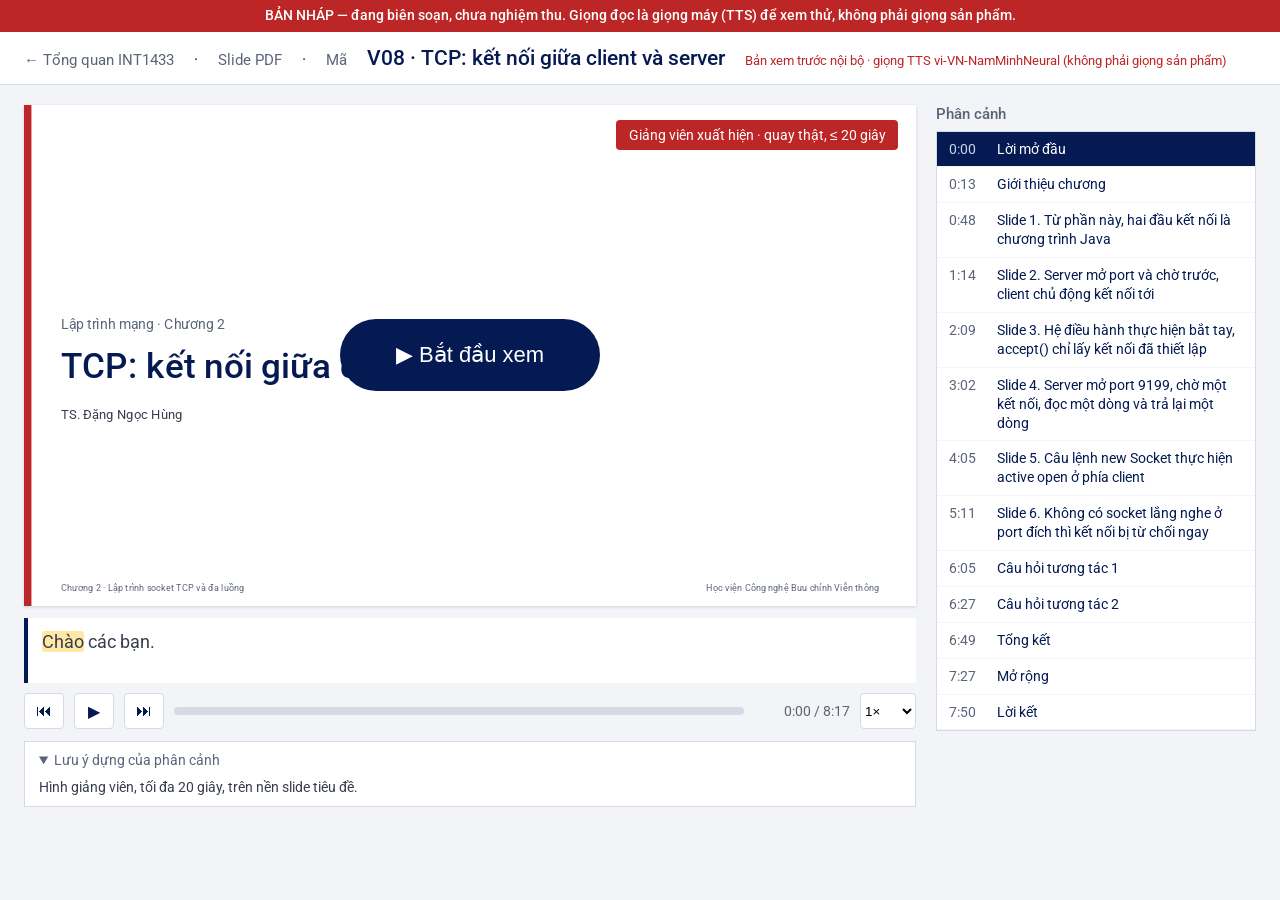
==== commit e484ff46: "Publish INT1433 from source 2a3f713" ====
--- a/docs/V08/index.html
+++ b/docs/V08/index.html
@@ -10,8 +10,8 @@
   <div class="cot-chinh">
     <div class="khung-169"><div id="stage"><section class="slide tieu-de" id="S00"><main class=""><div class="chuong">Lập trình mạng · Chương 2</div><div class="ten">TCP: kết nối giữa client và server</div><div class="gv">TS. Đặng Ngọc Hùng</div></main><footer><span>Chương 2 · Lập trình socket TCP và đa luồng</span><span>Học viện Công nghệ Bưu chính Viễn thông</span></footer></section>
 <section class="slide noi-dung" id="CH"><header><h1>Chương 2: Lập trình socket TCP và đa luồng</h1></header><main class="bo-cuc-lo-trinh"><div class="lo-trinh" style="--cot: 2"><div class="chang" data-s="1"><div class="ten-chang"><span class="so">1</span>TCP</div><ol><li class="hien-tai"><span>Kết nối giữa client và server</span></li><li class=""><span>Timeout, half-close và lỗi kết nối</span></li><li class=""><span>Bài toán ứng dụng: dịch vụ tra cứu qua TCP</span></li></ol></div><div class="chang" data-s="2"><div class="ten-chang"><span class="so">2</span>Đa luồng</div><ol><li class=""><span>Thread và race condition</span></li><li class=""><span>Synchronized, happens-before và wait/notify</span></li><li class=""><span>Executor, thread pool và virtual thread</span></li><li class=""><span>Bài toán ứng dụng: server tra cứu phục vụ nhiều client</span></li></ol></div></div></main><footer><span>Chương 2 · Lập trình socket TCP và đa luồng</span><span>Học viện Công nghệ Bưu chính Viễn thông</span></footer></section>
-<section class="slide noi-dung" id="S01"><header><h1>Đến giờ, NetCat vẫn kết nối hộ chúng ta</h1></header><main class="bo-cuc-y"><ul class="y"><li data-s="1">Phần công cụ kiểm thử: thử giao thức một dòng bằng <b>NetCat</b> — công cụ lo phần kết nối</li><li data-s="2">Từ phần này: hai đầu là hai chương trình <b>Java của mình</b>, phải tự gặp nhau</li></ul><div class="khung" data-s="3"><b>Câu hỏi của phần này:</b> hai chương trình gặp nhau qua TCP như thế nào, và gặp rồi thì mỗi bên cầm gì trong tay?</div></main><footer><span>Chương 2 · Lập trình socket TCP và đa luồng</span><span>Học viện Công nghệ Bưu chính Viễn thông</span></footer></section>
-<section class="slide noi-dung" id="S02"><header><h1>Server chờ sẵn, client chủ động tìm tới</h1></header><main class="bo-cuc-hinh"><figure><svg xmlns="http://www.w3.org/2000/svg" viewBox="0 0 1760 560" role="img" font-family="Roboto, 'Segoe UI', sans-serif" aria-label="Server mở cổng 9199 và chờ bằng một listening socket (passive open); client chủ động kết nối tới 127.0.0.1:9199 (active open); accept() trả về một connected socket, nối với socket của client thành một kết nối TCP.">
+<section class="slide noi-dung" id="S01"><header><h1>Từ phần này, hai đầu kết nối là chương trình Java</h1></header><main class="bo-cuc-y"><ul class="y"><li data-s="1">Bài toán ứng dụng của Chương 1: thử giao thức tra cứu bằng <b>NetCat</b> — công cụ tự lắng nghe, tự kết nối</li><li data-s="2">Từ phần này: server và client là <b>chương trình Java</b>, phải tự mở port và tự kết nối</li></ul><div class="khung" data-s="3"><b>Câu hỏi của phần:</b> hai chương trình Java thiết lập một kết nối TCP như thế nào, và sau đó mỗi bên dùng đối tượng nào để trao đổi dữ liệu?</div></main><footer><span>Chương 2 · Lập trình socket TCP và đa luồng</span><span>Học viện Công nghệ Bưu chính Viễn thông</span></footer></section>
+<section class="slide noi-dung" id="S02"><header><h1>Server mở port và chờ trước, client chủ động kết nối tới</h1></header><main class="bo-cuc-hinh"><figure><svg xmlns="http://www.w3.org/2000/svg" viewBox="0 0 1760 560" role="img" font-family="Roboto, 'Segoe UI', sans-serif" aria-label="Server mở port 9199 và chờ bằng một listening socket (passive open); client chủ động kết nối tới 127.0.0.1:9199 (active open); accept() trả về một connected socket, nối với socket của client thành một kết nối TCP.">
   <defs>
     <marker id="hv-navy" viewBox="0 0 12 12" refX="11" refY="6" markerWidth="18" markerHeight="18" markerUnits="userSpaceOnUse" orient="auto-start-reverse"><path d="M0,0 L12,6 L0,12 z" fill="#051A53"/></marker>
     <marker id="hv-ok" viewBox="0 0 12 12" refX="11" refY="6" markerWidth="18" markerHeight="18" markerUnits="userSpaceOnUse" orient="auto-start-reverse"><path d="M0,0 L12,6 L0,12 z" fill="#2F855A"/></marker>
@@ -51,8 +51,8 @@
     <path d="M324,286 V462 H1216" fill="none" stroke="#2F855A" stroke-width="6"/>
     <text x="770" y="446" text-anchor="middle" font-size="24" font-weight="500" fill="#2F855A">một kết nối TCP: dữ liệu đi ở đây</text>
   </g>
-</svg></figure><div class="ket-luan" data-s="4"><p>Server dùng <b>hai loại</b> socket: một listening socket để chờ, và mỗi kết nối một connected socket để trao đổi dữ liệu.</p></div></main><footer><span>Chương 2 · Lập trình socket TCP và đa luồng</span><span>Học viện Công nghệ Bưu chính Viễn thông</span></footer></section>
-<section class="slide noi-dung" id="S03"><header><h1>Bắt tay do hệ điều hành làm, accept chỉ lấy kết nối ra</h1></header><main class="bo-cuc-hinh"><figure><svg xmlns="http://www.w3.org/2000/svg" viewBox="0 0 1760 680" role="img" font-family="Roboto, 'Segoe UI', sans-serif" aria-label="Client gọi connect; TCP trong hệ điều hành hai máy trao đổi SYN, SYN+ACK, ACK; kết nối vào hàng đợi backlog và connect trả về; server gọi accept lấy kết nối ra và nhận một Socket mới.">
+</svg></figure><div class="ket-luan" data-s="4"><p>Server dùng <b>hai loại</b> socket: listening socket để chờ kết nối, và mỗi kết nối một connected socket để trao đổi dữ liệu.</p></div></main><footer><span>Chương 2 · Lập trình socket TCP và đa luồng</span><span>Học viện Công nghệ Bưu chính Viễn thông</span></footer></section>
+<section class="slide noi-dung" id="S03"><header><h1>Hệ điều hành thực hiện bắt tay, accept() chỉ lấy kết nối đã thiết lập</h1></header><main class="bo-cuc-hinh"><figure><svg xmlns="http://www.w3.org/2000/svg" viewBox="0 0 1760 680" role="img" font-family="Roboto, 'Segoe UI', sans-serif" aria-label="Client gọi connect; TCP trong hệ điều hành hai máy trao đổi SYN, SYN+ACK, ACK. Phía client: gửi ACK xong thì connect trả về. Phía server: ACK tới thì kết nối vào hàng đợi backlog; server gọi accept lấy kết nối ra và nhận một Socket mới.">
   <defs>
     <marker id="to-navy" viewBox="0 0 12 12" refX="11" refY="6" markerWidth="18" markerHeight="18" markerUnits="userSpaceOnUse" orient="auto-start-reverse"><path d="M0,0 L12,6 L0,12 z" fill="#051A53"/></marker>
     <marker id="to-net" viewBox="0 0 12 12" refX="11" refY="6" markerWidth="18" markerHeight="18" markerUnits="userSpaceOnUse" orient="auto-start-reverse"><path d="M0,0 L12,6 L0,12 z" fill="#1F5FA8"/></marker>
@@ -66,6 +66,9 @@
     <rect x="1056" y="4" width="700" height="672" rx="6" fill="none" stroke="#9AA3B8" stroke-width="2" stroke-dasharray="8 6"/>
     <text x="1736" y="38" text-anchor="end">Máy server</text>
     <text x="880" y="38" text-anchor="middle">mạng</text>
+    <text x="880" y="590" text-anchor="middle" font-size="20">thời gian trôi từ trên xuống</text>
+    <text x="880" y="618" text-anchor="middle" font-size="20">mũi tên xiên: gói đi qua mạng</text>
+    <text x="880" y="646" text-anchor="middle" font-size="20">mất thời gian</text>
   </g>
 
   <!-- bốn đầu lifeline -->
@@ -87,67 +90,70 @@
     <text x="1566" y="136" text-anchor="middle" font-size="21" fill="#373D4E" font-family="Consolas, monospace">ServerSocket :9199</text>
 
     <g stroke="#9AA3B8" stroke-width="2" stroke-dasharray="6 8">
-      <line x1="194" y1="156" x2="194" y2="660"/>
-      <line x1="544" y1="156" x2="544" y2="660"/>
-      <line x1="1216" y1="156" x2="1216" y2="660"/>
-      <line x1="1566" y1="156" x2="1566" y2="660"/>
+      <line x1="194" y1="156" x2="194" y2="626"/>
+      <line x1="544" y1="156" x2="544" y2="626"/>
+      <line x1="1216" y1="156" x2="1216" y2="626"/>
+      <line x1="1566" y1="156" x2="1566" y2="626"/>
     </g>
   </g>
 
-  <!-- thanh chặn của connect(): dài ra theo từng bước, đủ ở bước 5 -->
+  <!-- thanh chặn của connect(): dài ra theo từng bước, kết thúc khi client gửi ACK -->
   <g stroke="#051A53" stroke-width="2" fill="#EEF2FB">
-    <g data-s="1"><rect x="184" y="196" width="20" height="67" stroke="none"/><path d="M184,263 V196 H204 V263" fill="none"/></g>
-    <g data-s="2"><rect x="184" y="262" width="20" height="61" stroke="none"/><path d="M184,262 V323 M204,262 V323" fill="none"/></g>
-    <g data-s="3"><rect x="184" y="322" width="20" height="61" stroke="none"/><path d="M184,322 V383 M204,322 V383" fill="none"/></g>
-    <g data-s="4"><rect x="184" y="382" width="20" height="50" stroke="none"/><path d="M184,382 V432 H204 V382" fill="none"/></g>
-  </g>
-
-  <!-- ① connect -->
+    <g data-s="1"><rect x="184" y="196" width="20" height="51" stroke="none"/><path d="M184,247 V196 H204 V247" fill="none"/></g>
+    <g data-s="2"><rect x="184" y="246" width="20" height="51" stroke="none"/><path d="M184,246 V297 M204,246 V297" fill="none"/></g>
+    <g data-s="3"><rect x="184" y="296" width="20" height="51" stroke="none"/><path d="M184,296 V347 M204,296 V347" fill="none"/></g>
+    <g data-s="4"><rect x="184" y="346" width="20" height="24" stroke="none"/><path d="M184,346 V370 H204 V346" fill="none"/></g>
+  </g>
+
+  <!-- ① connect: lời gọi cục bộ, trong máy client -->
   <g data-s="1">
     <line x1="204" y1="206" x2="534" y2="206" stroke="#051A53" stroke-width="3.5" marker-end="url(#to-navy)"/>
     <text x="214" y="190" font-size="24" fill="#051A53"><tspan>① </tspan><tspan font-family="Consolas, monospace">connect()</tspan> tới :9199</text>
   </g>
 
-  <!-- ②③④ bắt tay ba bước giữa hai kernel -->
+  <!-- ②③④ bắt tay ba bước giữa hai kernel; mũi tên xiên = thời gian truyền -->
   <g data-s="2">
-    <line x1="544" y1="262" x2="1206" y2="262" stroke="#1F5FA8" stroke-width="3" marker-end="url(#to-net)"/>
-    <text x="880" y="250" text-anchor="middle" font-size="26" font-weight="500" fill="#1F5FA8">② SYN</text>
+    <line x1="544" y1="226" x2="1206" y2="274" stroke="#1F5FA8" stroke-width="3" marker-end="url(#to-net)"/>
+    <text x="880" y="236" text-anchor="middle" font-size="26" font-weight="500" fill="#1F5FA8">② SYN</text>
   </g>
   <g data-s="3">
-    <line x1="1216" y1="322" x2="554" y2="322" stroke="#1F5FA8" stroke-width="3" marker-end="url(#to-net)"/>
-    <text x="880" y="310" text-anchor="middle" font-size="26" font-weight="500" fill="#1F5FA8">③ SYN + ACK</text>
+    <line x1="1216" y1="286" x2="554" y2="334" stroke="#1F5FA8" stroke-width="3" marker-end="url(#to-net)"/>
+    <text x="880" y="296" text-anchor="middle" font-size="26" font-weight="500" fill="#1F5FA8">③ SYN + ACK</text>
   </g>
   <g data-s="4">
-    <line x1="544" y1="382" x2="1206" y2="382" stroke="#1F5FA8" stroke-width="3" marker-end="url(#to-net)"/>
-    <text x="880" y="370" text-anchor="middle" font-size="26" font-weight="500" fill="#1F5FA8">④ ACK</text>
-    <rect x="1236" y="352" width="300" height="104" rx="4" fill="#FFF6DD" stroke="#8A6508" stroke-width="2.5"/>
-    <text x="1256" y="384" font-size="22" font-weight="500" fill="#6B4E06">hàng đợi backlog</text>
-    <rect x="1256" y="400" width="260" height="40" rx="3" fill="#FFFFFF" stroke="#8A6508" stroke-width="2"/>
-    <text x="1386" y="428" text-anchor="middle" font-size="20" fill="#6B4E06">kết nối đã bắt tay xong</text>
-  </g>
-
-  <!-- ⑤ connect trả về -->
+    <line x1="544" y1="346" x2="1206" y2="394" stroke="#1F5FA8" stroke-width="3" marker-end="url(#to-net)"/>
+    <text x="880" y="356" text-anchor="middle" font-size="26" font-weight="500" fill="#1F5FA8">④ ACK</text>
+  </g>
+
+  <!-- ⑤ phía client: gửi ACK xong, connect() trả về -->
   <g data-s="5">
-    <line x1="534" y1="432" x2="214" y2="432" stroke="#051A53" stroke-width="3" stroke-dasharray="10 7" marker-end="url(#to-navy)"/>
-    <text x="364" y="420" text-anchor="middle" font-size="24" fill="#051A53">⑤ <tspan font-family="Consolas, monospace">connect()</tspan> trả về</text>
+    <line x1="534" y1="370" x2="214" y2="370" stroke="#051A53" stroke-width="3" stroke-dasharray="10 7" marker-end="url(#to-navy)"/>
+    <text x="364" y="404" text-anchor="middle" font-size="24" fill="#051A53">⑤ <tspan font-family="Consolas, monospace">connect()</tspan> trả về</text>
+  </g>
+
+  <!-- phía server: ACK tới, kết nối vào backlog -->
+  <g data-s="6">
+    <rect x="1236" y="404" width="300" height="104" rx="4" fill="#FFF6DD" stroke="#8A6508" stroke-width="2.5"/>
+    <text x="1256" y="436" font-size="22" font-weight="500" fill="#6B4E06">hàng đợi backlog</text>
+    <rect x="1256" y="452" width="260" height="40" rx="3" fill="#FFFFFF" stroke="#8A6508" stroke-width="2"/>
+    <text x="1386" y="480" text-anchor="middle" font-size="20" fill="#6B4E06">kết nối đã bắt tay xong</text>
+    <line x1="1216" y1="404" x2="1236" y2="420" stroke="#8A6508" stroke-width="2.5"/>
   </g>
 
   <!-- ⑥⑦ ứng dụng server lấy kết nối ra -->
-  <g data-s="6">
-    <rect x="1556" y="530" width="20" height="94" rx="3" fill="#EEF2FB" stroke="#051A53" stroke-width="2"/>
-    <line x1="1556" y1="540" x2="1226" y2="540" stroke="#051A53" stroke-width="3.5" marker-end="url(#to-navy)"/>
-    <text x="1470" y="528" text-anchor="middle" font-size="24" fill="#051A53"><tspan>⑥ </tspan><tspan font-family="Consolas, monospace">accept()</tspan></text>
-    <line x1="1272" y1="456" x2="1272" y2="532" stroke="#8A6508" stroke-width="2.5" stroke-dasharray="6 5"/>
-    <text x="1284" y="500" font-size="20" fill="#6B4E06">lấy ra</text>
-  </g>
   <g data-s="7">
-    <line x1="1226" y1="614" x2="1546" y2="614" stroke="#2F855A" stroke-width="3" stroke-dasharray="10 7" marker-end="url(#to-ok)"/>
-    <text x="1391" y="602" text-anchor="middle" font-size="24" fill="#1E5B3E">⑦ <tspan font-family="Consolas, monospace">Socket</tspan> mới (connected)</text>
-  </g>
-</svg></figure><div class="ket-luan" data-s="8"><p><code>connect()</code> trả về = bắt tay đã xong. <b>Chưa chứng minh</b> server đã gọi <code>accept()</code>.</p><p><code>accept()</code> không bắt tay. Nó lấy một kết nối đã xong khỏi hàng đợi và trả về connected socket.</p></div></main><footer><span>Chương 2 · Lập trình socket TCP và đa luồng</span><span>Học viện Công nghệ Bưu chính Viễn thông</span></footer></section>
-<section class="slide cau-hoi-slide" id="Q1"><header><h1>Câu hỏi 1</h1></header><main class="bo-cuc-cau-hoi"><div class="cau-hoi"><div class="de">Ở phía client, <code>connect()</code> vừa trả về thành công. Điều nào chắc chắn đã xảy ra?</div></div><div class="lua-chon"><div class=""><span>A</span><div>Server đã gọi <code>accept()</code> và nhận được connected socket.</div></div><div class="dung"><span>B</span><div>Bắt tay TCP đã hoàn tất; kết nối có thể vẫn đang nằm trong hàng đợi của server.</div></div><div class=""><span>C</span><div>Server đã đọc được dòng đầu tiên client gửi.</div></div><div class=""><span>D</span><div>Server đã cấp một port mới riêng cho kết nối này.</div></div></div><div class="giai-thich">Bắt tay do TCP trong hệ điều hành hai máy làm. <code>connect()</code> trả về khi bắt tay xong; <code>accept()</code> chỉ lấy kết nối đã xong ra khỏi hàng đợi và có thể đến sau. Kết nối dùng chung port 9199 của server, không có port mới.</div></main><footer><span>Chương 2 · Lập trình socket TCP và đa luồng</span><span>Học viện Công nghệ Bưu chính Viễn thông</span></footer></section>
-<section class="slide cau-hoi-slide show-answer" id="Q1-dap-an"><header><h1>Câu hỏi 1</h1></header><main class="bo-cuc-cau-hoi"><div class="cau-hoi"><div class="de">Ở phía client, <code>connect()</code> vừa trả về thành công. Điều nào chắc chắn đã xảy ra?</div></div><div class="lua-chon"><div class=""><span>A</span><div>Server đã gọi <code>accept()</code> và nhận được connected socket.</div></div><div class="dung"><span>B</span><div>Bắt tay TCP đã hoàn tất; kết nối có thể vẫn đang nằm trong hàng đợi của server.</div></div><div class=""><span>C</span><div>Server đã đọc được dòng đầu tiên client gửi.</div></div><div class=""><span>D</span><div>Server đã cấp một port mới riêng cho kết nối này.</div></div></div><div class="giai-thich">Bắt tay do TCP trong hệ điều hành hai máy làm. <code>connect()</code> trả về khi bắt tay xong; <code>accept()</code> chỉ lấy kết nối đã xong ra khỏi hàng đợi và có thể đến sau. Kết nối dùng chung port 9199 của server, không có port mới.</div></main><footer><span>Chương 2 · Lập trình socket TCP và đa luồng</span><span>Học viện Công nghệ Bưu chính Viễn thông</span></footer></section>
-<section class="slide noi-dung" id="S04"><header><h1>Server: mở port, chờ, đọc một dòng, trả một dòng</h1></header><main class="bo-cuc-ma"><div class="ma-hang doc"><pre class="ma"><span class="nhan">Java</span><span class="hl-k">try</span> (<span class="hl-t">ServerSocket</span> listener = <span class="hl-k">new</span> <span class="hl-m">ServerSocket</span>(<span class="hl-n">9199</span>)) {  <span class="hl-c">// passive open: mở port, chờ</span>
+    <rect x="1556" y="534" width="20" height="80" rx="3" fill="#EEF2FB" stroke="#051A53" stroke-width="2"/>
+    <line x1="1556" y1="544" x2="1226" y2="544" stroke="#051A53" stroke-width="3.5" marker-end="url(#to-navy)"/>
+    <text x="1470" y="532" text-anchor="middle" font-size="24" fill="#051A53"><tspan>⑥ </tspan><tspan font-family="Consolas, monospace">accept()</tspan></text>
+    <line x1="1272" y1="508" x2="1272" y2="536" stroke="#8A6508" stroke-width="2.5" stroke-dasharray="6 5"/>
+    <text x="1284" y="528" font-size="20" fill="#6B4E06">lấy ra</text>
+  </g>
+  <g data-s="8">
+    <line x1="1226" y1="604" x2="1546" y2="604" stroke="#2F855A" stroke-width="3" stroke-dasharray="10 7" marker-end="url(#to-ok)"/>
+    <text x="1391" y="592" text-anchor="middle" font-size="24" fill="#1E5B3E">⑦ <tspan font-family="Consolas, monospace">Socket</tspan> mới (connected)</text>
+  </g>
+</svg></figure><div class="ket-luan" data-s="9"><p><code>connect()</code> trả về: bắt tay đã xong ở phía client. <b>Chưa cho biết</b> server đã gọi <code>accept()</code>.</p><p><code>accept()</code> không bắt tay. Nó lấy một kết nối đã thiết lập khỏi backlog và trả về connected socket.</p></div></main><footer><span>Chương 2 · Lập trình socket TCP và đa luồng</span><span>Học viện Công nghệ Bưu chính Viễn thông</span></footer></section>
+<section class="slide noi-dung" id="S04"><header><h1>Server mở port 9199, chờ một kết nối, đọc một dòng và trả lại một dòng</h1></header><main class="bo-cuc-ma"><div class="ma-hang doc"><pre class="ma"><span class="nhan">Java</span><span class="hl-k">try</span> (<span class="hl-t">ServerSocket</span> listener = <span class="hl-k">new</span> <span class="hl-m">ServerSocket</span>(<span class="hl-n">9199</span>)) {  <span class="hl-c">// passive open: mở port, chờ</span>
     <span class="hl-t">System</span>.out.<span class="hl-m">println</span>(<span class="hl-s">"</span><span class="hl-s">listening on port </span><span class="hl-s">"</span> + listener.<span class="hl-m">getLocalPort</span>());
     <span class="hl-k">try</span> (<span class="hl-t">Socket</span> connected = listener.<span class="hl-m">accept</span>()) {  <span class="hl-c">// lấy một kết nối khỏi hàng đợi</span>
         <span class="hl-t">System</span>.out.<span class="hl-m">println</span>(<span class="hl-s">"</span><span class="hl-s">accepted: local port </span><span class="hl-s">"</span> + connected.<span class="hl-m">getLocalPort</span>()
@@ -161,7 +167,7 @@
 }
 </pre><pre class="kq" data-s="1"><span class="nhan">Kết quả chạy</span>listening on port 9199
 accepted: local port 9199, client port 49419</pre></div></main><footer><span>Chương 2 · Lập trình socket TCP và đa luồng</span><span>Học viện Công nghệ Bưu chính Viễn thông</span></footer></section>
-<section class="slide noi-dung" id="S05"><header><h1>Client: một câu lệnh new Socket là đủ để kết nối</h1></header><main class="bo-cuc-ma"><div class="ma-hang doc"><pre class="ma"><span class="nhan">Java</span><span class="hl-k">try</span> (<span class="hl-t">Socket</span> socket = <span class="hl-k">new</span> <span class="hl-m">Socket</span>(<span class="hl-s">"</span><span class="hl-s">127.0.0.1</span><span class="hl-s">"</span>, <span class="hl-n">9199</span>)) {  <span class="hl-c">// active open: kết nối tới server</span>
+<section class="slide noi-dung" id="S05"><header><h1>Câu lệnh new Socket thực hiện active open ở phía client</h1></header><main class="bo-cuc-ma"><div class="ma-hang doc"><pre class="ma"><span class="nhan">Java</span><span class="hl-k">try</span> (<span class="hl-t">Socket</span> socket = <span class="hl-k">new</span> <span class="hl-m">Socket</span>(<span class="hl-s">"</span><span class="hl-s">127.0.0.1</span><span class="hl-s">"</span>, <span class="hl-n">9199</span>)) {  <span class="hl-c">// active open: kết nối tới server</span>
     <span class="hl-t">System</span>.out.<span class="hl-m">println</span>(<span class="hl-s">"</span><span class="hl-s">connected: local port </span><span class="hl-s">"</span> + socket.<span class="hl-m">getLocalPort</span>()
             + <span class="hl-s">"</span><span class="hl-s">, server port </span><span class="hl-s">"</span> + socket.<span class="hl-m">getPort</span>());
     <span class="hl-k">var</span> out = <span class="hl-k">new</span> <span class="hl-m">BufferedWriter</span>(<span class="hl-k">new</span> <span class="hl-m">OutputStreamWriter</span>(socket.<span class="hl-m">getOutputStream</span>(), <span class="hl-t">UTF_8</span>));
@@ -172,7 +178,7 @@
 }
 </pre><pre class="kq" data-s="1"><span class="nhan">Kết quả chạy</span>connected: local port 49419, server port 9199
 reply: echo: hello</pre></div><ul class="y-nho"><li data-s="2">Cùng một kết nối, nhìn từ hai đầu: local port và remote port <b>đổi chỗ</b></li></ul></main><footer><span>Chương 2 · Lập trình socket TCP và đa luồng</span><span>Học viện Công nghệ Bưu chính Viễn thông</span></footer></section>
-<section class="slide noi-dung" id="S06"><header><h1>Chạy client khi chưa có server: connection refused</h1></header><main class="bo-cuc-ma"><div class="ma-hang doc"><pre class="ma"><span class="nhan">Java</span><span class="hl-k">try</span> (<span class="hl-t">Socket</span> socket = <span class="hl-k">new</span> <span class="hl-m">Socket</span>(<span class="hl-s">"</span><span class="hl-s">127.0.0.1</span><span class="hl-s">"</span>, <span class="hl-n">9199</span>)) {  <span class="hl-c">// active open: kết nối tới server</span>
+<section class="slide noi-dung" id="S06"><header><h1>Không có socket lắng nghe ở port đích thì kết nối bị từ chối ngay</h1></header><main class="bo-cuc-ma"><div class="ma-hang doc"><pre class="ma"><span class="nhan">Java</span><span class="hl-k">try</span> (<span class="hl-t">Socket</span> socket = <span class="hl-k">new</span> <span class="hl-m">Socket</span>(<span class="hl-s">"</span><span class="hl-s">127.0.0.1</span><span class="hl-s">"</span>, <span class="hl-n">9199</span>)) {  <span class="hl-c">// active open: kết nối tới server</span>
 </pre><pre class="kq" data-s="1"><span class="nhan">Kết quả chạy</span><span class="noi-bat">Exception in thread "main" java.net.ConnectException: Connection refused: connect</span>
 	at java.base/sun.nio.ch.Net.connect0(Native Method)
 	at java.base/sun.nio.ch.Net.connect(Net.java:601)
@@ -183,10 +189,13 @@
 	at java.base/java.net.Socket.connect(Socket.java:686)
 	at java.base/java.net.Socket.&lt;init&gt;(Socket.java:555)
 	at java.base/java.net.Socket.&lt;init&gt;(Socket.java:324)
-<span class="noi-bat">	at netlab.first.FirstClient.main(FirstClient.java:21)</span></pre></div><ul class="y-nho"><li data-s="2">Dòng đầu: <b>loại lỗi</b> — máy kia trả lời, nhưng không có ai nghe ở port 9199</li><li data-s="3">Dòng cuối: dòng đầu tiên thuộc <b>code của mình</b> — chỗ gọi gây lỗi</li></ul></main><footer><span>Chương 2 · Lập trình socket TCP và đa luồng</span><span>Học viện Công nghệ Bưu chính Viễn thông</span></footer></section>
-<section class="slide cau-hoi-slide" id="Q2"><header><h1>Câu hỏi 2</h1></header><main class="bo-cuc-cau-hoi"><div class="cau-hoi"><div class="de">Bạn chạy FirstClient khi FirstServer chưa chạy, trên cùng một máy. Điều gì xảy ra?</div></div><div class="lua-chon"><div class=""><span>A</span><div>Client chờ đến khi server chạy rồi tự kết nối.</div></div><div class=""><span>B</span><div>Client kết nối được, nhưng <code>readLine()</code> trả về null.</div></div><div class="dung"><span>C</span><div>Client nhận ConnectException (connection refused) gần như ngay lập tức.</div></div><div class=""><span>D</span><div>Client tự chuyển sang một port khác còn trống trên máy đó.</div></div></div><div class="giai-thich">Không có chương trình nào nghe ở port 9199 nên hệ điều hành từ chối bắt tay ngay và <code>connect()</code> ném ConnectException. TCP không tự chờ server xuất hiện, và client không tự đổi port đích.</div></main><footer><span>Chương 2 · Lập trình socket TCP và đa luồng</span><span>Học viện Công nghệ Bưu chính Viễn thông</span></footer></section>
-<section class="slide cau-hoi-slide show-answer" id="Q2-dap-an"><header><h1>Câu hỏi 2</h1></header><main class="bo-cuc-cau-hoi"><div class="cau-hoi"><div class="de">Bạn chạy FirstClient khi FirstServer chưa chạy, trên cùng một máy. Điều gì xảy ra?</div></div><div class="lua-chon"><div class=""><span>A</span><div>Client chờ đến khi server chạy rồi tự kết nối.</div></div><div class=""><span>B</span><div>Client kết nối được, nhưng <code>readLine()</code> trả về null.</div></div><div class="dung"><span>C</span><div>Client nhận ConnectException (connection refused) gần như ngay lập tức.</div></div><div class=""><span>D</span><div>Client tự chuyển sang một port khác còn trống trên máy đó.</div></div></div><div class="giai-thich">Không có chương trình nào nghe ở port 9199 nên hệ điều hành từ chối bắt tay ngay và <code>connect()</code> ném ConnectException. TCP không tự chờ server xuất hiện, và client không tự đổi port đích.</div></main><footer><span>Chương 2 · Lập trình socket TCP và đa luồng</span><span>Học viện Công nghệ Bưu chính Viễn thông</span></footer></section>
-<section class="slide noi-dung" id="TK"><header><h1>Tổng kết</h1></header><main class="bo-cuc-tong-ket"><div class="luoi-the"><div class="the" data-s="1"><span class="so">1</span><div>Server <b>chờ</b> bằng listening socket (passive open); client <b>chủ động</b> kết nối tới (active open)</div></div><div class="the" data-s="2"><span class="so">2</span><div>Bắt tay do hệ điều hành làm; <code>accept()</code> lấy kết nối khỏi hàng đợi, trả về <b>connected socket</b></div></div><div class="the" data-s="3"><span class="so">3</span><div>Không có ai nghe ở port đích → <b>connection refused</b> ngay</div></div></div><div class="tu-khoa" data-s="4"><span class="nhan">Từ khóa cần nhớ</span><span>socket</span><span>ServerSocket</span><span>active open</span><span>passive open</span><span>listening socket</span><span>connected socket</span><span>bắt tay ba bước</span><span>backlog</span><span>RST</span><span>connection refused</span></div></main><footer><span>Chương 2 · Lập trình socket TCP và đa luồng</span><span>Học viện Công nghệ Bưu chính Viễn thông</span></footer></section>
+<span class="noi-bat">	at netlab.first.FirstClient.main(FirstClient.java:21)</span></pre></div><ul class="y-nho"><li data-s="2">Dòng trên cùng: <b>loại lỗi</b> — TCP của máy đích trả RST vì không có socket nào lắng nghe ở port 9199</li><li data-s="3">Dòng dưới cùng: <b>mã của mình</b> — chỗ gọi gây lỗi</li></ul></main><footer><span>Chương 2 · Lập trình socket TCP và đa luồng</span><span>Học viện Công nghệ Bưu chính Viễn thông</span></footer></section>
+<section class="slide cau-hoi-slide" id="Q1"><header><h1>Câu hỏi 1</h1></header><main class="bo-cuc-cau-hoi"><div class="cau-hoi"><div class="de">Ở phía client, <code>connect()</code> vừa trả về thành công. Điều nào chắc chắn đã xảy ra?</div></div><div class="lua-chon"><div class=""><span>A</span><div>Server đã gọi <code>accept()</code> và nhận được connected socket.</div></div><div class="dung"><span>B</span><div>Bắt tay TCP đã xong ở phía client; kết nối có thể chưa được server lấy ra khỏi backlog.</div></div><div class=""><span>C</span><div>Server đã đọc được dòng đầu tiên client gửi.</div></div><div class=""><span>D</span><div>Server đã cấp một port mới riêng cho kết nối này.</div></div></div><div class="giai-thich">Bắt tay do TCP trong hệ điều hành hai máy thực hiện. <code>connect()</code> trả về khi client gửi ACK; kết nối vào backlog khi ACK tới server; <code>accept()</code> lấy kết nối ra và có thể đến sau. Kết nối dùng chung port 9199 của server, không có port mới.</div></main><footer><span>Chương 2 · Lập trình socket TCP và đa luồng</span><span>Học viện Công nghệ Bưu chính Viễn thông</span></footer></section>
+<section class="slide cau-hoi-slide show-answer" id="Q1-dap-an"><header><h1>Câu hỏi 1</h1></header><main class="bo-cuc-cau-hoi"><div class="cau-hoi"><div class="de">Ở phía client, <code>connect()</code> vừa trả về thành công. Điều nào chắc chắn đã xảy ra?</div></div><div class="lua-chon"><div class=""><span>A</span><div>Server đã gọi <code>accept()</code> và nhận được connected socket.</div></div><div class="dung"><span>B</span><div>Bắt tay TCP đã xong ở phía client; kết nối có thể chưa được server lấy ra khỏi backlog.</div></div><div class=""><span>C</span><div>Server đã đọc được dòng đầu tiên client gửi.</div></div><div class=""><span>D</span><div>Server đã cấp một port mới riêng cho kết nối này.</div></div></div><div class="giai-thich">Bắt tay do TCP trong hệ điều hành hai máy thực hiện. <code>connect()</code> trả về khi client gửi ACK; kết nối vào backlog khi ACK tới server; <code>accept()</code> lấy kết nối ra và có thể đến sau. Kết nối dùng chung port 9199 của server, không có port mới.</div></main><footer><span>Chương 2 · Lập trình socket TCP và đa luồng</span><span>Học viện Công nghệ Bưu chính Viễn thông</span></footer></section>
+<section class="slide cau-hoi-slide" id="Q2"><header><h1>Câu hỏi 2</h1></header><main class="bo-cuc-cau-hoi"><div class="cau-hoi"><div class="de">Bạn chạy FirstClient khi FirstServer chưa chạy, trên cùng một máy. Điều gì xảy ra?</div></div><div class="lua-chon"><div class=""><span>A</span><div>Client chờ đến khi server chạy rồi tự kết nối.</div></div><div class=""><span>B</span><div>Client kết nối được, nhưng <code>readLine()</code> trả về null.</div></div><div class="dung"><span>C</span><div>Client nhận ConnectException (connection refused) gần như ngay lập tức.</div></div><div class=""><span>D</span><div>Client tự chuyển sang một port khác còn trống trên máy đó.</div></div></div><div class="giai-thich">Không có socket nào lắng nghe ở port 9199 nên TCP của máy đích trả RST và <code>connect()</code> ném ConnectException ngay. TCP không chờ server xuất hiện, và client không tự đổi port đích.</div></main><footer><span>Chương 2 · Lập trình socket TCP và đa luồng</span><span>Học viện Công nghệ Bưu chính Viễn thông</span></footer></section>
+<section class="slide cau-hoi-slide show-answer" id="Q2-dap-an"><header><h1>Câu hỏi 2</h1></header><main class="bo-cuc-cau-hoi"><div class="cau-hoi"><div class="de">Bạn chạy FirstClient khi FirstServer chưa chạy, trên cùng một máy. Điều gì xảy ra?</div></div><div class="lua-chon"><div class=""><span>A</span><div>Client chờ đến khi server chạy rồi tự kết nối.</div></div><div class=""><span>B</span><div>Client kết nối được, nhưng <code>readLine()</code> trả về null.</div></div><div class="dung"><span>C</span><div>Client nhận ConnectException (connection refused) gần như ngay lập tức.</div></div><div class=""><span>D</span><div>Client tự chuyển sang một port khác còn trống trên máy đó.</div></div></div><div class="giai-thich">Không có socket nào lắng nghe ở port 9199 nên TCP của máy đích trả RST và <code>connect()</code> ném ConnectException ngay. TCP không chờ server xuất hiện, và client không tự đổi port đích.</div></main><footer><span>Chương 2 · Lập trình socket TCP và đa luồng</span><span>Học viện Công nghệ Bưu chính Viễn thông</span></footer></section>
+<section class="slide noi-dung" id="TK"><header><h1>Tổng kết</h1></header><main class="bo-cuc-tong-ket"><div class="luoi-the"><div class="the" data-s="1"><span class="so">1</span><div>Server chờ bằng <b>listening socket</b> (passive open); client chủ động kết nối tới (active open)</div></div><div class="the" data-s="2"><span class="so">2</span><div><b>Bắt tay ba bước</b> do hệ điều hành thực hiện; <code>accept()</code> lấy kết nối khỏi <b>backlog</b>, trả về <b>connected socket</b></div></div><div class="the" data-s="3"><span class="so">3</span><div>Không có socket lắng nghe ở port đích → <b>RST</b>, connection refused ngay</div></div></div><div class="tu-khoa" data-s="4"><span class="nhan">Từ khóa cần nhớ</span><span>socket</span><span>ServerSocket</span><span>active open</span><span>passive open</span><span>listening socket</span><span>connected socket</span><span>bắt tay ba bước</span><span>backlog</span><span>RST</span><span>connection refused</span></div></main><footer><span>Chương 2 · Lập trình socket TCP và đa luồng</span><span>Học viện Công nghệ Bưu chính Viễn thông</span></footer></section>
+<section class="slide noi-dung" id="MR"><header><h1>Mở rộng</h1></header><main class="bo-cuc-mo-rong"><div class="cot-mr" data-s="1"><div class="nhan-mr">Chủ đề nâng cao</div><ul><li>Tùy chọn SO_REUSEADDR khi khởi động lại server</li><li>Bind address: 0.0.0.0 và 127.0.0.1</li></ul></div><div class="cot-mr" data-s="2"><div class="nhan-mr">Bài tập mở rộng</div><p>Sửa FirstServer để in endpoint hai đầu của mỗi kết nối và phục vụ đúng ba client lần lượt rồi dừng.</p></div></main><footer><span>Chương 2 · Lập trình socket TCP và đa luồng</span><span>Học viện Công nghệ Bưu chính Viễn thông</span></footer></section>
 <section class="slide tiep-theo" id="KET"><main class=""><div class="nhan-tt">Tiếp theo</div><div class="ten-tt">TCP: timeout, half-close và lỗi kết nối</div></main><footer><span>Chương 2 · Lập trình socket TCP và đa luồng</span><span>Học viện Công nghệ Bưu chính Viễn thông</span></footer></section></div>
       <div id="the-gv" hidden>Giảng viên xuất hiện · quay thật, ≤ 20 giây</div>
       <div id="h5p" hidden><span>Câu hỏi tương tác (H5P): chọn một đáp án trên slide</span><button id="bo-qua">Bỏ qua →</button></div>
@@ -203,6 +212,6 @@
   </div>
   <aside><h2>Phân cảnh</h2><ol id="ds-canh"></ol></aside>
 </div>
-<script>const DATA = {"ma": "INT1433_V08", "tieu_de": "TCP: kết nối giữa client và server", "giong": "vi-VN-NamMinhNeural", "tong": 419.79, "scenes": [{"ten": "Lời mở đầu", "loai": "mo-dau", "slide": "S00", "dung": "Hình giảng viên, tối đa 20 giây. Góc dưới hiện thẻ tên video (slide tiêu đề).", "start": 0.0, "audio": "audio/bf7ec642d3c336b1.mp3", "dur": 11.4, "words": [[0.1, "Chào", 0], [0.4, "các", 0], [0.613, "bạn.", 0], [1.85, "Mình", 1], [2.25, "bắt", 1], [2.413, "đầu", 1], [2.625, "Chương", 1], [2.9, "2,", 1], [3.438, "lập", 1], [3.712, "trình", 1], [3.95, "socket.", 1], [5.275, "Ngay", 2], [5.6, "trong", 2], [5.775, "phần", 2], [5.938, "đầu", 2], [6.062, "tiên", 2], [6.275, "này,", 2], [6.725, "các", 2], [6.888, "bạn", 2], [7.138, "sẽ", 2], [7.275, "có", 2], [7.4, "hai", 2], [7.588, "chương", 2], [7.825, "trình", 2], [8.05, "Java", 2], [8.463, "của", 2], [8.6, "riêng", 2], [8.812, "mình", 2], [9.012, "nói", 2], [9.188, "chuyện", 2], [9.475, "được", 2], [9.637, "với", 2], [9.775, "nhau", 2], [9.988, "qua", 2], [10.188, "mạng.", 2]], "cues": [], "lang": 0.6}, {"ten": "Giới thiệu chương", "loai": "mo-chuong", "slide": "CH", "dung": "Slide lộ trình sinh từ kế hoạch; phần hiện tại được tô nổi.\nHiện dần: bước 1 khi đọc “Ba phần đầu là TCP”; bước 2 khi đọc “Bốn phần sau là đa luồng”.", "start": 12.0, "audio": "audio/a52d161601c12bb0.mp3", "dur": 25.34, "words": [[0.1, "Chương", 0], [0.425, "1", 0], [0.6, "đã", 0], [0.738, "cho", 0], [0.875, "chúng", 0], [1.075, "ta", 0], [1.337, "endpoint,", 0], [2.062, "byte", 0], [2.312, "stream", 0], [2.725, "và", 0], [2.875, "cách", 0], [3.062, "đóng", 0], [3.3, "gói", 0], [3.525, "một", 0], [3.737, "message", 0], [4.175, "theo", 0], [4.362, "dòng.", 0], [5.475, "Chương", 1], [5.862, "2", 1], [6.025, "dùng", 1], [6.25, "chính", 1], [6.513, "những", 1], [6.688, "thứ", 1], [6.85, "đó", 1], [7.112, "để", 1], [7.237, "viết", 1], [7.45, "chương", 1], [7.7, "trình", 1], [7.925, "mạng", 1], [8.137, "thật.", 1], [9.188, "Chương", 2], [9.562, "gồm", 2], [9.787, "bảy", 2], [10.012, "phần,", 2], [10.525, "chia", 2], [10.838, "hai", 2], [11.05, "chặng.", 2], [12.3, "Ba", 3], [12.575, "phần", 3], [12.812, "đầu", 3], [13.012, "là", 3], [13.162, "TCP:", 3], [14.1, "thiết", 3], [14.312, "lập", 3], [14.525, "kết", 3], [14.7, "nối,", 3], [15.213, "giới", 3], [15.438, "hạn", 3], [15.65, "thời", 3], [15.775, "gian", 3], [16.012, "chờ", 3], [16.25, "khi", 3], [16.413, "đầu", 3], [16.587, "kia", 3], [16.825, "không", 3], [17.038, "phản", 3], [17.25, "hồi,", 3], [17.738, "rồi", 3], [18.0, "viết", 3], [18.188, "trọn", 3], [18.438, "dịch", 3], [18.613, "vụ", 3], [18.825, "tra", 3], [19.025, "cứu", 3], [19.262, "một", 3], [19.462, "dòng.", 3], [20.613, "Bốn", 4], [20.9, "phần", 4], [21.113, "sau", 4], [21.375, "là", 4], [21.488, "đa", 4], [21.675, "luồng,", 4], [22.163, "để", 4], [22.325, "một", 4], [22.538, "server", 4], [22.938, "phục", 4], [23.137, "vụ", 4], [23.375, "nhiều", 4], [23.637, "client", 4], [24.038, "cùng", 4], [24.275, "lúc.", 4]], "cues": [12.3, 20.613], "lang": 0.6}, {"ten": "Slide 1. Đến giờ, NetCat vẫn kết nối hộ chúng ta", "loai": "slide", "slide": "S01", "dung": "Hiện dần: bước 1 khi đọc “Ở phần về công cụ quan sát và kiểm thử”; bước 2 khi đọc “Từ phần này”; bước 3 khi đọc “Vậy câu hỏi của phần này”.", "start": 37.94, "audio": "audio/f8e944d143602e1b.mp3", "dur": 27.94, "words": [[0.1, "Ở", 0], [0.275, "phần", 0], [0.537, "về", 0], [0.662, "công", 0], [0.863, "cụ", 0], [1.05, "quan", 0], [1.262, "sát", 0], [1.538, "và", 0], [1.65, "kiểm", 0], [1.887, "thử,", 0], [2.462, "các", 0], [2.65, "bạn", 0], [2.888, "đã", 0], [2.987, "thử", 0], [3.2, "giao", 0], [3.375, "thức", 0], [3.575, "một", 0], [3.737, "dòng", 0], [3.987, "của", 0], [4.1, "dịch", 0], [4.275, "vụ", 0], [4.5, "tra", 0], [4.688, "cứu", 0], [5.0, "bằng", 0], [5.275, "NetCat.", 0], [6.537, "Gõ", 1], [6.8, "một", 1], [7.0, "dòng", 1], [7.3, "ở", 1], [7.388, "bên", 1], [7.6, "này,", 1], [8.05, "dòng", 1], [8.3, "đó", 1], [8.488, "hiện", 1], [8.725, "ra", 1], [8.975, "ở", 1], [9.1, "bên", 1], [9.325, "kia.", 1], [10.512, "Nhưng", 2], [10.825, "phần", 2], [11.037, "khó", 2], [11.25, "nhất,", 2], [11.7, "làm", 2], [11.938, "sao", 2], [12.213, "để", 2], [12.338, "hai", 2], [12.537, "bên", 2], [12.7, "nối", 2], [12.95, "được", 2], [13.113, "với", 2], [13.262, "nhau,", 2], [13.812, "thì", 2], [14.037, "NetCat", 2], [14.5, "đã", 2], [14.65, "làm", 2], [14.838, "hộ.", 2], [16.012, "Từ", 3], [16.25, "phần", 3], [16.438, "này,", 3], [16.875, "hai", 3], [17.062, "đầu", 3], [17.288, "là", 3], [17.438, "hai", 3], [17.625, "chương", 3], [17.85, "trình", 3], [18.075, "Java", 3], [18.525, "do", 3], [18.688, "chính", 3], [18.938, "các", 3], [19.113, "bạn", 3], [19.325, "viết.", 3], [20.387, "Vậy", 4], [20.65, "câu", 4], [20.812, "hỏi", 4], [21.012, "của", 4], [21.15, "phần", 4], [21.337, "này", 4], [21.475, "là:", 4], [21.962, "hai", 4], [22.163, "chương", 4], [22.387, "trình", 4], [22.613, "gặp", 4], [22.788, "nhau", 4], [23.0, "qua", 4], [23.225, "TCP", 4], [23.863, "như", 4], [24.062, "thế", 4], [24.188, "nào,", 4], [24.663, "và", 4], [24.887, "khi", 4], [25.087, "đã", 4], [25.238, "gặp,", 4], [25.7, "mỗi", 4], [25.95, "bên", 4], [26.163, "cầm", 4], [26.387, "gì", 4], [26.587, "trong", 4], [26.8, "tay?", 4]], "cues": [0.1, 16.012, 20.387], "lang": 0.6}, {"ten": "Slide 2. Server chờ sẵn, client chủ động tìm tới", "loai": "slide", "slide": "S02", "dung": "Hình hai-vai: 3 bước của hình, bước 4 là ô kết luận.\nHiện dần: bước 1 khi đọc “Server mở port 9199”; bước 2 khi đọc “Client biết địa chỉ và port”; bước 3 khi đọc “server nhận về một Socket mới”; bước 4 khi đọc “Còn listening socket không trao đổi dữ liệu”.", "start": 66.48, "audio": "audio/ea4d87cc20a55e64.mp3", "dur": 45.96, "words": [[0.1, "Hai", 0], [0.375, "chương", 0], [0.637, "trình", 0], [0.9, "không", 0], [1.188, "đóng", 0], [1.4, "vai", 0], [1.575, "giống", 0], [1.788, "nhau.", 0], [2.95, "Một", 1], [3.312, "bên", 1], [3.525, "phải", 1], [3.725, "có", 1], [3.825, "mặt", 1], [4.013, "trước", 1], [4.263, "và", 1], [4.412, "chờ", 1], [4.7, "ở", 1], [4.8, "một", 1], [5.0, "địa", 1], [5.2, "chỉ", 1], [5.438, "mà", 1], [5.688, "ai", 1], [5.862, "cũng", 1], [6.075, "biết,", 1], [6.537, "đó", 1], [6.775, "là", 1], [6.938, "server.", 1], [8.275, "Server", 2], [8.775, "mở", 2], [9.012, "port", 2], [9.238, "9199", 2], [10.6, "bằng", 2], [10.775, "một", 2], [10.95, "ServerSocket", 2], [11.725, "rồi", 2], [11.975, "đứng", 2], [12.2, "chờ.", 2], [13.35, "Cách", 3], [13.575, "mở", 3], [13.738, "thụ", 3], [13.9, "động", 3], [14.113, "này", 3], [14.3, "gọi", 3], [14.5, "là", 3], [14.625, "passive", 3], [15.2, "open,", 3], [15.9, "và", 3], [16.113, "đối", 3], [16.262, "tượng", 3], [16.488, "đứng", 3], [16.7, "chờ", 3], [16.913, "gọi", 3], [17.125, "là", 3], [17.238, "listening", 3], [17.7, "socket,", 3], [18.4, "vì", 3], [18.625, "việc", 3], [18.85, "của", 3], [18.962, "nó", 3], [19.163, "chỉ", 3], [19.35, "là", 3], [19.488, "nghe.", 3], [20.65, "Bên", 4], [20.975, "kia", 4], [21.225, "là", 4], [21.387, "client.", 4], [22.688, "Client", 5], [23.125, "biết", 5], [23.325, "địa", 5], [23.488, "chỉ", 5], [23.8, "và", 5], [23.938, "port", 5], [24.2, "của", 5], [24.438, "server,", 5], [25.175, "và", 5], [25.387, "chủ", 5], [25.587, "động", 5], [25.837, "kết", 5], [26.062, "nối", 5], [26.262, "tới", 5], [26.462, "đó.", 5], [27.663, "Cách", 6], [27.913, "mở", 6], [28.087, "này", 6], [28.312, "gọi", 6], [28.55, "là", 6], [28.775, "active", 6], [29.275, "open.", 6], [30.587, "Khi", 7], [30.85, "kết", 7], [31.075, "nối", 7], [31.288, "được", 7], [31.438, "chấp", 7], [31.613, "nhận,", 7], [32.025, "server", 7], [32.413, "nhận", 7], [32.712, "về", 7], [32.812, "một", 7], [32.987, "Socket", 7], [33.388, "mới,", 7], [33.913, "gọi", 7], [34.188, "là", 7], [34.3, "connected", 7], [34.663, "socket,", 7], [35.337, "dành", 7], [35.625, "riêng", 7], [35.862, "cho", 7], [36.013, "client", 7], [36.337, "này.", 7], [37.413, "Dữ", 8], [37.675, "liệu", 8], [37.925, "đi", 8], [38.087, "qua", 8], [38.3, "cặp", 8], [38.513, "socket", 8], [39.138, "ở", 8], [39.225, "hai", 8], [39.45, "đầu", 8], [39.65, "kết", 8], [39.888, "nối.", 8], [41.062, "Còn", 9], [41.362, "listening", 9], [41.788, "socket", 9], [42.225, "không", 9], [42.475, "trao", 9], [42.612, "đổi", 9], [42.825, "dữ", 9], [43.025, "liệu;", 9], [43.562, "nó", 9], [43.812, "tiếp", 9], [44.062, "tục", 9], [44.275, "chờ", 9], [44.525, "client", 9], [44.837, "khác.", 9]], "cues": [8.275, 22.688, 32.025, 41.062], "lang": 2.6}, {"ten": "Slide 3. Bắt tay do hệ điều hành làm, accept chỉ lấy kết nối ra", "loai": "slide", "slide": "S03", "dung": "Hình tcp-open: 7 bước của hình (bước 4 hiện thêm hàng đợi backlog), bước 8 là hai ô kết luận.\nHiện dần: bước 1 khi đọc “gọi connect tới port đó”; bước 2 khi đọc “Phía client gửi gói SYN”; bước 3 khi đọc “Phía server trả SYN cộng ACK”; bước 4 khi đọc “Phía client gửi ACK”; bước 5 khi đọc “Cùng lúc đó, connect phía client trả về”; bước 6 khi đọc “Chỉ khi chương trình server gọi accept”; bước 7 khi đọc “accept trả về connected socket”; bước 8 khi đọc “Vì vậy”.", "start": 115.04, "audio": "audio/5d5e2c5eabcd140c.mp3", "dur": 52.06, "words": [[0.1, "Giờ", 0], [0.375, "nhìn", 0], [0.625, "kỹ", 0], [0.863, "lúc", 0], [1.038, "hai", 0], [1.275, "bên", 0], [1.5, "gặp", 0], [1.688, "nhau.", 0], [2.888, "Server", 1], [3.425, "đã", 1], [3.538, "mở", 1], [3.763, "port", 1], [4.0, "9199", 1], [5.463, "và", 1], [5.588, "chờ.", 1], [6.763, "Phía", 2], [7.075, "client,", 2], [7.7, "câu", 2], [7.888, "lệnh", 2], [8.113, "new", 2], [8.3, "Socket", 2], [8.725, "thực", 2], [8.925, "chất", 2], [9.125, "gọi", 2], [9.312, "connect", 2], [9.7, "tới", 2], [9.912, "port", 2], [10.113, "đó,", 2], [10.625, "và", 2], [10.812, "chặn", 2], [11.075, "lại", 2], [11.3, "cho", 2], [11.412, "đến", 2], [11.6, "khi", 2], [11.762, "kết", 2], [12.0, "nối", 2], [12.175, "hình", 2], [12.35, "thành.", 2], [13.463, "Việc", 3], [13.738, "bắt", 3], [13.912, "tay", 3], [14.125, "không", 3], [14.363, "do", 3], [14.488, "chương", 3], [14.713, "trình", 3], [14.912, "Java", 3], [15.275, "làm,", 3], [15.787, "mà", 3], [16.038, "do", 3], [16.238, "TCP", 3], [16.863, "trong", 3], [17.225, "hệ", 3], [17.375, "điều", 3], [17.575, "hành", 3], [17.812, "của", 3], [17.938, "hai", 3], [18.113, "máy.", 3], [19.3, "Phía", 4], [19.613, "client", 4], [19.988, "gửi", 4], [20.212, "gói", 4], [20.488, "SYN,", 4], [21.6, "nghĩa", 4], [21.875, "là", 4], [22.062, "xin", 4], [22.312, "kết", 4], [22.525, "nối.", 4], [23.712, "Phía", 5], [24.025, "server", 5], [24.413, "trả", 5], [24.712, "SYN", 5], [25.375, "cộng", 5], [25.738, "ACK,", 5], [26.525, "nghĩa", 5], [26.725, "là", 5], [26.85, "đồng", 5], [27.075, "ý.", 5], [27.312, "Phía", 6], [27.575, "client", 6], [27.925, "gửi", 6], [28.188, "ACK", 6], [28.812, "để", 6], [28.938, "xác", 6], [29.175, "nhận.", 6], [30.312, "Đến", 7], [30.6, "đây", 7], [30.738, "kết", 7], [30.975, "nối", 7], [31.2, "đã", 7], [31.3, "hình", 7], [31.5, "thành", 7], [31.75, "và", 7], [31.863, "được", 7], [32.013, "xếp", 7], [32.288, "vào", 7], [32.438, "một", 7], [32.625, "hàng", 7], [32.837, "đợi", 7], [33.05, "của", 7], [33.237, "server,", 7], [33.962, "gọi", 7], [34.312, "là", 7], [34.462, "backlog.", 7], [35.8, "Cùng", 8], [36.062, "lúc", 8], [36.225, "đó,", 8], [36.75, "connect", 8], [37.138, "phía", 8], [37.388, "client", 8], [37.75, "trả", 8], [37.987, "về.", 8], [39.112, "Chỉ", 9], [39.325, "khi", 9], [39.475, "chương", 9], [39.7, "trình", 9], [39.888, "server", 9], [40.275, "gọi", 9], [40.525, "accept,", 9], [41.188, "kết", 9], [41.425, "nối", 9], [41.6, "mới", 9], [41.862, "được", 9], [42.013, "lấy", 9], [42.188, "ra", 9], [42.325, "khỏi", 9], [42.538, "hàng", 9], [42.737, "đợi,", 9], [43.237, "và", 9], [43.538, "accept", 9], [43.962, "trả", 9], [44.25, "về", 9], [44.375, "connected", 9], [44.737, "socket.", 9], [46.05, "Vì", 10], [46.3, "vậy,", 10], [46.763, "connect", 10], [47.175, "trả", 10], [47.413, "về", 10], [47.575, "chỉ", 10], [47.775, "chứng", 10], [48.0, "minh", 10], [48.175, "bắt", 10], [48.362, "tay", 10], [48.562, "đã", 10], [48.7, "xong,", 10], [49.25, "chưa", 10], [49.513, "chứng", 10], [49.737, "minh", 10], [49.888, "server", 10], [50.325, "đã", 10], [50.475, "gọi", 10], [50.75, "accept.", 10]], "cues": [9.125, 19.3, 23.712, 27.312, 35.8, 39.112, 43.538, 46.05], "lang": 2.6}, {"ten": "Câu hỏi tương tác 1", "loai": "cau-hoi", "slide": "Q1", "dung": "Dừng video, hiện câu hỏi H5P. Sau khi người học trả lời: slide câu hỏi với đáp án B được tô xanh, các đáp án còn lại mờ đi, trong lúc đọc đoạn đáp án.", "start": 169.7, "audio": "audio/85b3f0b80ff7f0bc.mp3", "dur": 4.08, "words": [[0.1, "Trước", 0], [0.362, "khi", 0], [0.512, "viết", 0], [0.725, "mã,", 0], [1.288, "các", 0], [1.45, "bạn", 0], [1.675, "thử", 0], [1.887, "dự", 0], [2.087, "đoán", 0], [2.35, "theo", 0], [2.538, "hình", 0], [2.75, "vừa", 0], [2.938, "rồi.", 0]], "slide2": "Q1-dap-an", "audio2": "audio/f70e9421aeedafcf.mp3", "dur2": 11.16, "words2": [[0.1, "Đáp", 0], [0.45, "án", 0], [0.65, "đúng", 0], [0.875, "là", 0], [0.988, "B.", 0], [1.363, "Bắt", 1], [1.6, "tay", 1], [1.788, "xong", 1], [2.075, "thì", 1], [2.25, "connect", 1], [2.675, "trả", 1], [2.9, "về.", 1], [4.025, "Accept", 2], [4.5, "có", 2], [4.638, "thể", 2], [4.8, "đến", 2], [4.975, "sau,", 2], [5.5, "và", 2], [5.725, "kết", 2], [5.925, "nối", 2], [6.15, "vẫn", 2], [6.338, "dùng", 2], [6.562, "chính", 2], [6.8, "port", 2], [7.025, "9199", 2], [8.375, "của", 2], [8.537, "server,", 2], [9.25, "không", 2], [9.512, "có", 2], [9.625, "port", 2], [9.863, "mới", 2], [10.037, "nào.", 2]], "dap_an": "B", "cues": [], "lang": 6.6}, {"ten": "Slide 4. Server: mở port, chờ, đọc một dòng, trả một dòng", "loai": "slide", "slide": "S04", "dung": "Mã phía trên, kết quả chạy phía dưới. Highlight lần lượt theo lời đọc: dòng new ServerSocket(9199), dòng listener.accept(), hai dòng tạo stream, dòng readLine, hai dòng write/flush. Trong khung kết quả, dòng thứ hai hiện sau, khi nói \"khi có client kết nối tới\". Có thể thay khung kết quả bằng clip replay terminal.\nHiện dần: bước 1 khi đọc “Chạy server ở terminal thứ nhất”.", "start": 191.54, "audio": "audio/7ca3688c85152188.mp3", "dur": 48.07, "words": [[0.1, "Giờ", 0], [0.425, "viết", 0], [0.775, "server.", 0], [2.112, "Dòng", 1], [2.388, "đầu", 1], [2.55, "tiên", 1], [2.837, "là", 1], [2.987, "passive", 1], [3.538, "open:", 1], [4.275, "new", 1], [4.55, "ServerSocket", 1], [5.3, "với", 1], [5.5, "port", 1], [5.737, "9199.", 1], [8.1, "Từ", 2], [8.35, "lúc", 2], [8.537, "này,", 2], [8.988, "hệ", 2], [9.175, "điều", 2], [9.325, "hành", 2], [9.525, "nhận", 2], [9.8, "bắt", 2], [9.975, "tay", 2], [10.2, "thay", 2], [10.387, "cho", 2], [10.525, "chương", 2], [10.787, "trình.", 2], [11.9, "Lời", 3], [12.225, "gọi", 3], [12.488, "accept", 3], [12.875, "chặn", 3], [13.175, "lại,", 3], [13.675, "chờ", 3], [13.925, "đến", 3], [14.125, "khi", 3], [14.325, "có", 3], [14.412, "một", 3], [14.575, "kết", 3], [14.762, "nối", 3], [14.975, "trong", 3], [15.15, "hàng", 3], [15.35, "đợi,", 3], [15.825, "rồi", 3], [16.087, "trả", 3], [16.387, "về", 3], [16.525, "connected", 3], [16.913, "socket.", 3], [18.225, "Từ", 4], [18.525, "connected", 4], [18.887, "socket,", 4], [19.562, "ta", 4], [19.812, "lấy", 4], [19.975, "hai", 4], [20.15, "stream", 4], [20.475, "quen", 4], [20.688, "thuộc", 4], [20.863, "từ", 4], [21.038, "Chương", 4], [21.275, "1:", 4], [21.762, "một", 4], [22.012, "BufferedReader", 4], [22.45, "để", 4], [22.562, "đọc", 4], [22.738, "theo", 4], [22.925, "dòng", 4], [23.188, "và", 4], [23.288, "một", 4], [23.512, "BufferedWriter", 4], [24.337, "để", 4], [24.55, "ghi,", 4], [25.087, "cả", 4], [25.262, "hai", 4], [25.438, "dùng", 4], [25.712, "UTF-8.", 4], [27.438, "Server", 5], [27.925, "đọc", 5], [28.113, "một", 5], [28.288, "dòng,", 5], [28.762, "ghi", 5], [28.975, "lại", 5], [29.113, "dòng", 5], [29.325, "đó", 5], [29.512, "kèm", 5], [29.775, "chữ", 5], [30.025, "echo,", 5], [30.75, "rồi", 5], [31.038, "flush", 5], [31.512, "để", 5], [31.688, "byte", 5], [31.875, "thật", 5], [32.025, "sự", 5], [32.25, "được", 5], [32.413, "gửi", 5], [32.612, "đi.", 5], [33.712, "Khối", 6], [34.013, "try", 6], [34.237, "kết", 6], [34.45, "thúc", 6], [34.663, "thì", 6], [34.913, "socket", 6], [35.35, "được", 6], [35.562, "đóng.", 6], [36.75, "Chạy", 7], [37.038, "server", 7], [37.462, "ở", 7], [37.625, "terminal", 7], [38.138, "thứ", 7], [38.3, "nhất:", 7], [38.812, "nó", 7], [39.087, "in", 7], [39.288, "listening", 7], [39.7, "on", 7], [39.875, "port", 7], [40.087, "9199", 7], [41.55, "rồi", 7], [41.7, "đứng", 7], [41.913, "yên,", 7], [42.325, "vì", 7], [42.575, "đang", 7], [42.775, "chặn", 7], [43.062, "ở", 7], [43.15, "accept.", 7], [44.5, "Dòng", 8], [44.788, "thứ", 8], [44.95, "hai", 8], [45.138, "chỉ", 8], [45.312, "hiện", 8], [45.55, "ra", 8], [45.737, "khi", 8], [45.938, "có", 8], [46.1, "client", 8], [46.425, "kết", 8], [46.675, "nối", 8], [46.837, "tới.", 8]], "cues": [36.75], "lang": 9.6}, {"ten": "Slide 5. Client: một câu lệnh new Socket là đủ để kết nối", "loai": "slide", "slide": "S05", "dung": "Mã bên trái, kết quả chạy bên phải (hoặc trên/dưới nếu mã dài). Highlight dòng new Socket(\"127.0.0.1\", 9199) khi nói \"active open\". Sau câu \"các bạn thử đoán\", dừng khoảng 2 giây trước khi khung kết quả hiện. Khi nói \"Nhìn lại terminal của server\", chèn thu nhỏ kết quả của slide 4 bên cạnh, nối 49419 ↔ 49419 và 9199 ↔ 9199 bằng mũi tên chéo.\nHiện dần: bước 1 khi đọc “Chạy client ở terminal thứ hai”; bước 2 khi đọc “Hai bên cùng nhìn một kết nối”.", "start": 249.21, "audio": "audio/5d00dac56850ce9d.mp3", "dur": 54.0, "words": [[0.1, "Phía", 0], [0.425, "client", 0], [0.85, "gọn", 0], [1.1, "hơn.", 0], [2.263, "Câu", 1], [2.475, "lệnh", 1], [2.675, "new", 1], [2.888, "Socket", 1], [3.35, "với", 1], [3.475, "địa", 1], [3.638, "chỉ", 1], [3.812, "127.0.0.1", 1], [5.787, "và", 1], [5.925, "port", 1], [6.15, "9199", 1], [7.438, "chính", 1], [7.7, "là", 1], [7.912, "active", 1], [8.312, "open:", 1], [8.95, "nó", 1], [9.162, "gọi", 1], [9.338, "connect", 1], [9.775, "và", 1], [9.912, "chỉ", 1], [10.1, "trả", 1], [10.363, "về", 1], [10.512, "khi", 1], [10.688, "bắt", 1], [10.863, "tay", 1], [11.05, "xong.", 1], [12.213, "Sau", 2], [12.512, "đó", 2], [12.7, "client", 2], [13.075, "cũng", 2], [13.262, "lấy", 2], [13.412, "hai", 2], [13.575, "stream,", 2], [14.15, "gửi", 2], [14.412, "dòng", 2], [14.65, "hello,", 2], [15.287, "flush,", 2], [15.975, "rồi", 2], [16.275, "chờ", 2], [16.5, "đọc", 2], [16.675, "dòng", 2], [16.938, "trả", 2], [17.137, "về.", 2], [18.262, "Trước", 3], [18.5, "khi", 3], [18.637, "chạy,", 3], [19.1, "các", 3], [19.275, "bạn", 3], [19.475, "thử", 3], [19.637, "đoán:", 3], [20.175, "client", 3], [20.637, "sẽ", 3], [20.825, "in", 3], [21.025, "ra", 3], [21.212, "local", 3], [21.613, "port", 3], [21.875, "và", 3], [22.075, "server", 3], [22.413, "port", 3], [22.75, "là", 3], [22.925, "những", 3], [23.125, "số", 3], [23.312, "nào?", 3], [24.462, "Chạy", 4], [24.775, "client", 4], [25.175, "ở", 4], [25.275, "terminal", 4], [25.863, "thứ", 4], [26.025, "hai.", 4], [27.188, "Client", 5], [27.663, "in", 5], [27.863, "local", 5], [28.3, "port", 5], [28.525, "49419,", 5], [30.288, "server", 5], [30.688, "port", 5], [30.925, "9199,", 5], [32.55, "rồi", 5], [32.775, "nhận", 5], [33.05, "về", 5], [33.212, "echo", 5], [33.575, "hello.", 5], [34.837, "Nhìn", 6], [35.125, "lại", 6], [35.325, "terminal", 6], [35.875, "của", 6], [36.038, "server:", 6], [36.75, "client", 6], [37.125, "port", 6], [37.438, "là", 6], [37.675, "49419,", 6], [39.5, "local", 6], [39.962, "port", 6], [40.263, "là", 6], [40.438, "9199.", 6], [42.763, "Hai", 7], [42.987, "bên", 7], [43.225, "cùng", 7], [43.413, "nhìn", 7], [43.612, "một", 7], [43.763, "kết", 7], [43.938, "nối,", 7], [44.45, "chỉ", 7], [44.663, "là", 7], [44.812, "từ", 7], [45.025, "hai", 7], [45.2, "đầu,", 7], [45.663, "nên", 7], [45.987, "hai", 7], [46.188, "số", 7], [46.45, "đổi", 7], [46.638, "chỗ", 7], [46.913, "cho", 7], [47.075, "nhau.", 7], [48.225, "Số", 8], [48.525, "49419", 8], [50.138, "do", 8], [50.275, "hệ", 8], [50.425, "điều", 8], [50.587, "hành", 8], [50.788, "phía", 8], [51.013, "client", 8], [51.375, "tự", 8], [51.587, "cấp,", 8], [52.05, "mỗi", 8], [52.25, "lần", 8], [52.475, "chạy", 8], [52.663, "một", 8], [52.862, "khác.", 8]], "cues": [24.462, 42.763], "lang": 9.6}, {"ten": "Slide 6. Chạy client khi chưa có server: connection refused", "loai": "slide", "slide": "S06", "dung": "Mã một dòng phía trên, stack trace phía dưới; dòng 1 và dòng 11 được tô nền. Khi nói \"new Socket gọi connect\", khoanh hai dòng Socket.<init> và Socket.connect.\nHiện dần: bước 1 khi đọc “và connect ném ConnectException”; bước 2 khi đọc “Dòng đầu cho biết loại lỗi”; bước 3 khi đọc “Dòng cuối là dòng đầu tiên thuộc code của mình”.", "start": 312.81, "audio": "audio/c090a6d976c21db7.mp3", "dur": 41.33, "words": [[0.1, "Một", 0], [0.45, "lỗi", 0], [0.675, "các", 0], [0.825, "bạn", 0], [1.05, "gần", 0], [1.238, "như", 0], [1.438, "chắc", 0], [1.65, "chắn", 0], [1.9, "sẽ", 0], [2.087, "gặp:", 0], [2.6, "chạy", 0], [2.837, "client", 0], [3.263, "trước", 0], [3.438, "khi", 0], [3.6, "chạy", 0], [3.837, "server.", 0], [5.15, "Lần", 1], [5.412, "này", 1], [5.612, "không", 1], [5.812, "có", 1], [5.925, "ai", 1], [6.075, "nghe", 1], [6.375, "ở", 1], [6.487, "port", 1], [6.713, "9199.", 1], [9.088, "Hệ", 2], [9.3, "điều", 2], [9.45, "hành", 2], [9.637, "phía", 2], [9.838, "server", 2], [10.25, "từ", 2], [10.5, "chối", 2], [10.75, "bắt", 2], [10.925, "tay", 2], [11.137, "ngay,", 2], [11.625, "và", 2], [11.887, "connect", 2], [12.312, "ném", 2], [12.562, "ConnectException", 2], [13.312, "với", 2], [13.475, "thông", 2], [13.688, "báo", 2], [13.9, "connection", 2], [14.588, "refused.", 2], [15.863, "Đọc", 3], [16.125, "stack", 3], [16.438, "trace", 3], [16.725, "từ", 3], [16.95, "hai", 3], [17.137, "đầu.", 3], [18.238, "Dòng", 4], [18.525, "đầu", 4], [18.712, "cho", 4], [18.85, "biết", 4], [19.075, "loại", 4], [19.312, "lỗi:", 4], [19.9, "máy", 4], [20.125, "kia", 4], [20.363, "vẫn", 4], [20.562, "trả", 4], [20.725, "lời,", 4], [21.212, "nhưng", 4], [21.538, "không", 4], [21.762, "có", 4], [21.85, "chương", 4], [22.062, "trình", 4], [22.288, "nào", 4], [22.45, "nghe", 4], [22.738, "ở", 4], [22.85, "port", 4], [23.062, "đó.", 4], [24.25, "Dòng", 5], [24.575, "cuối", 5], [24.738, "là", 5], [24.85, "dòng", 5], [25.062, "đầu", 5], [25.225, "tiên", 5], [25.5, "thuộc", 5], [25.688, "code", 5], [25.863, "của", 5], [25.988, "mình:", 5], [26.488, "FirstClient,", 5], [27.438, "dòng", 5], [27.725, "21,", 5], [28.55, "đúng", 5], [28.8, "chỗ", 5], [29.05, "gọi", 5], [29.312, "new", 5], [29.512, "Socket.", 5], [30.8, "Các", 6], [31.0, "dòng", 6], [31.288, "ở", 6], [31.387, "giữa", 6], [31.6, "nằm", 6], [31.837, "trong", 6], [32.013, "thư", 6], [32.138, "viện", 6], [32.35, "Java,", 6], [33.05, "và", 6], [33.288, "cho", 6], [33.438, "thấy", 6], [33.638, "new", 6], [33.825, "Socket", 6], [34.288, "gọi", 6], [34.513, "connect,", 6], [35.237, "đúng", 6], [35.487, "như", 6], [35.663, "hình", 6], [35.862, "bắt", 6], [36.05, "tay.", 6], [37.163, "Cách", 7], [37.325, "sửa:", 7], [37.962, "chạy", 7], [38.2, "server", 7], [38.587, "trước,", 7], [39.075, "và", 7], [39.312, "kiểm", 7], [39.575, "tra", 7], [39.8, "lại", 7], [39.987, "số", 7], [40.2, "port.", 7]], "cues": [11.625, 18.238, 24.25], "lang": 9.6}, {"ten": "Câu hỏi tương tác 2", "loai": "cau-hoi", "slide": "Q2", "dung": "Như câu hỏi 1: dừng video, hiện H5P, sau đó tô xanh đáp án C.", "start": 363.74, "audio": "audio/8a97e10475c48a2c.mp3", "dur": 2.62, "words": [[0.1, "Thêm", 0], [0.362, "một", 0], [0.55, "câu", 0], [0.688, "hỏi", 0], [0.938, "cho", 0], [1.075, "phần", 0], [1.312, "vừa", 0], [1.488, "rồi.", 0]], "slide2": "Q2-dap-an", "audio2": "audio/acffc6f402c84634.mp3", "dur2": 10.06, "words2": [[0.1, "Đáp", 0], [0.45, "án", 0], [0.65, "là", 0], [0.75, "C.", 0], [1.15, "Không", 1], [1.4, "có", 1], [1.525, "ai", 1], [1.688, "nghe", 1], [1.962, "ở", 1], [2.087, "port", 1], [2.3, "đích", 1], [2.513, "thì", 1], [2.7, "bắt", 1], [2.913, "tay", 1], [3.075, "bị", 1], [3.263, "từ", 1], [3.5, "chối", 1], [3.712, "ngay.", 1], [4.862, "TCP", 2], [5.513, "không", 2], [5.8, "chờ", 2], [5.987, "server", 2], [6.325, "xuất", 2], [6.525, "hiện,", 2], [7.025, "và", 2], [7.25, "client", 2], [7.688, "cũng", 2], [7.888, "không", 2], [8.1, "tự", 2], [8.287, "đổi", 2], [8.5, "sang", 2], [8.75, "port", 2], [8.925, "khác.", 2]], "dap_an": "C", "cues": [], "lang": 6.6}, {"ten": "Tổng kết", "loai": "tong-ket", "slide": "TK", "dung": "Hiện dần: bước 1 khi đọc “server mở port và chờ bằng listening socket”; bước 2 khi đọc “Bắt tay do hệ điều hành làm”; bước 3 khi đọc “Và nếu không có ai nghe ở port đích”.", "start": 383.02, "audio": "audio/0a7f1d152e160be2.mp3", "dur": 24.6, "words": [[0.1, "Quay", 0], [0.362, "lại", 0], [0.562, "câu", 0], [0.75, "hỏi", 0], [1.025, "ở", 0], [1.175, "đầu", 0], [1.363, "phần.", 0], [2.525, "Hai", 1], [2.737, "chương", 1], [2.95, "trình", 1], [3.15, "gặp", 1], [3.325, "nhau", 1], [3.55, "như", 1], [3.688, "sau:", 1], [4.213, "server", 1], [4.625, "mở", 1], [4.85, "port", 1], [5.112, "và", 1], [5.263, "chờ", 1], [5.5, "bằng", 1], [5.713, "listening", 1], [6.138, "socket,", 1], [6.812, "còn", 1], [7.075, "client", 1], [7.463, "chủ", 1], [7.638, "động", 1], [7.875, "kết", 1], [8.1, "nối", 1], [8.262, "tới.", 1], [9.475, "Bắt", 2], [9.713, "tay", 2], [9.938, "do", 2], [10.088, "hệ", 2], [10.262, "điều", 2], [10.412, "hành", 2], [10.6, "làm;", 2], [11.1, "accept", 2], [11.562, "chỉ", 2], [11.762, "lấy", 2], [11.912, "kết", 2], [12.125, "nối", 2], [12.35, "đã", 2], [12.463, "xong", 2], [12.688, "ra", 2], [12.812, "khỏi", 2], [13.025, "hàng", 2], [13.238, "đợi", 2], [13.463, "và", 2], [13.588, "trả", 2], [13.863, "về", 2], [14.012, "connected", 2], [14.375, "socket.", 2], [15.675, "Gặp", 3], [15.975, "rồi,", 3], [16.4, "mỗi", 3], [16.637, "bên", 3], [16.85, "cầm", 3], [17.062, "một", 3], [17.225, "socket", 3], [17.788, "ở", 3], [17.85, "một", 3], [18.075, "đầu", 3], [18.325, "của", 3], [18.462, "cùng", 3], [18.675, "một", 3], [18.837, "kết", 3], [19.038, "nối.", 3], [20.225, "Và", 4], [20.525, "nếu", 4], [20.75, "không", 4], [20.95, "có", 4], [21.062, "ai", 4], [21.2, "nghe", 4], [21.512, "ở", 4], [21.637, "port", 4], [21.863, "đích,", 4], [22.288, "kết", 4], [22.525, "nối", 4], [22.75, "bị", 4], [22.962, "từ", 4], [23.212, "chối", 4], [23.438, "ngay.", 4]], "cues": [4.213, 9.475, 20.225, 20.225], "lang": 0.6}, {"ten": "Lời kết", "loai": "loi-ket", "slide": "KET", "dung": "Không có hình giảng viên. Slide tổng kết mờ dần, hiện slide \"Tiếp theo\" (sinh từ kế hoạch).", "start": 408.22, "audio": "audio/8c1c0bfd0677207d.mp3", "dur": 10.97, "words": [[0.1, "Server", 0], [0.588, "của", 0], [0.738, "chúng", 0], [0.925, "ta", 0], [1.113, "còn", 0], [1.312, "một", 0], [1.45, "điểm", 0], [1.7, "yếu:", 0], [2.225, "nếu", 0], [2.5, "client", 0], [2.95, "đã", 0], [3.075, "kết", 0], [3.288, "nối", 0], [3.5, "rồi", 0], [3.725, "im", 0], [3.925, "lặng,", 0], [4.438, "readLine", 0], [5.025, "sẽ", 0], [5.225, "chờ", 0], [5.45, "mãi.", 0], [6.713, "Phần", 1], [6.987, "tiếp", 1], [7.225, "theo", 1], [7.4, "đặt", 1], [7.562, "giới", 1], [7.775, "hạn", 1], [8.0, "thời", 1], [8.15, "gian", 1], [8.425, "cho", 1], [8.55, "từng", 1], [8.787, "thao", 1], [8.963, "tác", 1], [9.188, "chờ", 1], [9.4, "bằng", 1], [9.625, "timeout.", 1]], "cues": [], "lang": 0.6}], "video_sau": "TCP: timeout, half-close và lỗi kết nối"};</script>
+<script>const DATA = {"ma": "INT1433_V08", "tieu_de": "TCP: kết nối giữa client và server", "giong": "vi-VN-NamMinhNeural", "tong": 497.31, "scenes": [{"ten": "Lời mở đầu", "loai": "mo-dau", "slide": "S00", "dung": "Hình giảng viên, tối đa 20 giây, trên nền slide tiêu đề.", "start": 0.0, "audio": "audio/805d3afc9689d93c.mp3", "dur": 13.1, "words": [[0.1, "Chào", 0], [0.4, "các", 0], [0.613, "bạn.", 0], [1.85, "Mình", 1], [2.225, "bắt", 1], [2.375, "đầu", 1], [2.575, "Chương", 1], [2.825, "2,", 1], [3.362, "lập", 1], [3.612, "trình", 1], [3.837, "socket", 1], [4.263, "TCP", 1], [4.925, "và", 1], [5.138, "đa", 1], [5.35, "luồng.", 1], [6.5, "Phần", 2], [6.75, "đầu", 2], [6.9, "tiên", 2], [7.15, "của", 2], [7.263, "chương", 2], [7.513, "trả", 2], [7.688, "lời", 2], [7.838, "câu", 2], [8.037, "hỏi:", 2], [8.625, "hai", 2], [8.85, "chương", 2], [9.075, "trình", 2], [9.287, "Java", 2], [9.65, "thiết", 2], [9.863, "lập", 2], [10.05, "một", 2], [10.213, "kết", 2], [10.425, "nối", 2], [10.625, "TCP", 2], [11.238, "với", 2], [11.387, "nhau", 2], [11.65, "như", 2], [11.838, "thế", 2], [11.95, "nào.", 2]], "cues": [], "lang": 0.6}, {"ten": "Giới thiệu chương", "loai": "mo-chuong", "slide": "CH", "dung": "Slide lộ trình sinh từ kế hoạch; hai chặng hiện lần lượt, phần hiện tại được tô nổi.\nHiện dần: bước 1 khi đọc “Ba phần đầu thuộc chặng TCP”; bước 2 khi đọc “Bốn phần sau thuộc chặng đa luồng”.", "start": 13.7, "audio": "audio/0ef9f1a495751fd9.mp3", "dur": 34.42, "words": [[0.1, "Chương", 0], [0.487, "2", 0], [0.65, "dùng", 0], [0.925, "endpoint,", 0], [1.562, "byte", 0], [1.812, "stream", 0], [2.188, "và", 0], [2.337, "framing", 0], [2.913, "theo", 0], [3.087, "dòng", 0], [3.35, "của", 0], [3.475, "Chương", 0], [3.7, "1", 0], [3.9, "để", 0], [4.05, "viết", 0], [4.237, "chương", 0], [4.475, "trình", 0], [4.688, "mạng", 0], [4.938, "bằng", 0], [5.138, "Java.", 0], [6.438, "Chương", 1], [6.812, "gồm", 1], [7.037, "bảy", 1], [7.263, "phần,", 1], [7.775, "chia", 1], [8.088, "hai", 1], [8.3, "chặng.", 1], [9.55, "Ba", 2], [9.825, "phần", 2], [10.05, "đầu", 2], [10.225, "thuộc", 2], [10.412, "chặng", 2], [10.662, "TCP:", 2], [11.55, "kết", 2], [11.775, "nối", 2], [11.988, "giữa", 2], [12.2, "client", 2], [12.6, "và", 2], [12.725, "server;", 2], [13.488, "timeout,", 2], [14.175, "half-close", 2], [14.775, "và", 2], [14.912, "lỗi", 2], [15.1, "kết", 2], [15.325, "nối;", 2], [15.863, "rồi", 2], [16.113, "bài", 2], [16.275, "toán", 2], [16.562, "ứng", 2], [16.7, "dụng", 2], [16.913, "đầu", 2], [17.075, "tiên,", 2], [17.6, "dịch", 2], [17.812, "vụ", 2], [18.012, "tra", 2], [18.2, "cứu", 2], [18.45, "qua", 2], [18.675, "TCP.", 2], [20.15, "Bốn", 3], [20.438, "phần", 3], [20.637, "sau", 3], [20.837, "thuộc", 3], [21.012, "chặng", 3], [21.25, "đa", 3], [21.4, "luồng:", 3], [21.938, "thread", 3], [22.238, "và", 3], [22.387, "race", 3], [22.75, "condition;", 3], [23.712, "synchronized,", 3], [24.65, "happens-before", 3], [25.512, "và", 3], [25.688, "wait/notify;", 3], [27.212, "Executor,", 3], [28.05, "thread", 3], [28.3, "pool", 3], [28.575, "và", 3], [28.7, "virtual", 3], [29.087, "thread;", 3], [29.575, "và", 3], [29.775, "bài", 3], [29.913, "toán", 3], [30.2, "ứng", 3], [30.363, "dụng", 3], [30.575, "thứ", 3], [30.75, "hai,", 3], [31.238, "server", 3], [31.625, "tra", 3], [31.837, "cứu", 3], [32.075, "phục", 3], [32.275, "vụ", 3], [32.5, "nhiều", 3], [32.737, "client", 3], [33.112, "cùng", 3], [33.35, "lúc.", 3]], "cues": [9.55, 20.15], "lang": 0.6}, {"ten": "Slide 1. Từ phần này, hai đầu kết nối là chương trình Java", "loai": "slide", "slide": "S01", "dung": "Hai ý hiện lần lượt, khung câu hỏi hiện cuối và giữ nguyên đến hết slide.\nHiện dần: bước 1 khi đọc “Ở bài toán ứng dụng cuối Chương 1”; bước 2 khi đọc “Từ phần này”; bước 3 khi đọc “Câu hỏi của phần này”.", "start": 48.72, "audio": "audio/14b3a34a6e4dd241.mp3", "dur": 25.63, "words": [[0.1, "Ở", 0], [0.275, "bài", 0], [0.463, "toán", 0], [0.775, "ứng", 0], [0.938, "dụng", 0], [1.175, "cuối", 0], [1.4, "Chương", 0], [1.637, "1,", 0], [2.062, "các", 0], [2.25, "bạn", 0], [2.487, "đã", 0], [2.587, "thử", 0], [2.8, "giao", 0], [2.987, "thức", 0], [3.163, "tra", 0], [3.375, "cứu", 0], [3.675, "bằng", 0], [3.95, "NetCat.", 0], [5.225, "Việc", 1], [5.513, "mở", 1], [5.713, "port,", 1], [6.213, "chờ", 1], [6.525, "và", 1], [6.662, "thiết", 1], [6.875, "lập", 1], [7.088, "kết", 1], [7.263, "nối", 1], [7.55, "đều", 1], [7.763, "do", 1], [8.012, "NetCat", 1], [8.412, "thực", 1], [8.562, "hiện.", 1], [9.75, "Từ", 2], [10.0, "phần", 2], [10.188, "này,", 2], [10.537, "server", 2], [10.975, "và", 2], [11.125, "client", 2], [11.625, "là", 2], [11.812, "chương", 2], [12.05, "trình", 2], [12.275, "Java", 2], [12.7, "do", 2], [12.838, "các", 2], [13.012, "bạn", 2], [13.213, "viết,", 2], [13.713, "nên", 2], [14.012, "chương", 2], [14.25, "trình", 2], [14.475, "phải", 2], [14.613, "tự", 2], [14.812, "làm", 2], [15.05, "các", 2], [15.238, "việc", 2], [15.412, "đó.", 2], [16.613, "Câu", 3], [16.8, "hỏi", 3], [17.012, "của", 3], [17.15, "phần", 3], [17.337, "này", 3], [17.475, "là:", 3], [17.962, "hai", 3], [18.15, "chương", 3], [18.363, "trình", 3], [18.575, "Java", 3], [18.938, "thiết", 3], [19.137, "lập", 3], [19.312, "một", 3], [19.488, "kết", 3], [19.688, "nối", 3], [19.887, "TCP", 3], [20.512, "như", 3], [20.712, "thế", 3], [20.812, "nào,", 3], [21.275, "và", 3], [21.488, "sau", 3], [21.688, "khi", 3], [21.825, "thiết", 3], [22.012, "lập,", 3], [22.475, "mỗi", 3], [22.7, "bên", 3], [22.913, "dùng", 3], [23.1, "đối", 3], [23.262, "tượng", 3], [23.525, "nào", 3], [23.75, "để", 3], [23.863, "trao", 3], [24.025, "đổi", 3], [24.238, "dữ", 3], [24.425, "liệu?", 3]], "cues": [0.1, 9.75, 16.613], "lang": 0.6}, {"ten": "Slide 2. Server mở port và chờ trước, client chủ động kết nối tới", "loai": "slide", "slide": "S02", "dung": "Hình hai-vai: ba bước của hình, bước 4 là ô kết luận.\nHiện dần: bước 1 khi đọc “Server tạo một ServerSocket”; bước 2 khi đọc “Client biết endpoint của server”; bước 3 khi đọc “Khi kết nối được thiết lập”; bước 4 khi đọc “Listening socket không trao đổi dữ liệu”.", "start": 74.95, "audio": "audio/60a2241f23751e6c.mp3", "dur": 51.5, "words": [[0.1, "Mỗi", 0], [0.475, "đầu", 0], [0.688, "của", 0], [0.8, "một", 0], [0.988, "kết", 0], [1.175, "nối", 0], [1.387, "TCP", 0], [2.062, "là", 0], [2.225, "một", 0], [2.4, "socket,", 0], [3.062, "tức", 0], [3.263, "đầu", 0], [3.462, "cuối", 0], [3.663, "giao", 0], [3.85, "tiếp", 0], [4.138, "do", 0], [4.325, "hệ", 0], [4.487, "điều", 0], [4.65, "hành", 0], [4.85, "quản", 0], [5.075, "lý;", 0], [5.6, "chương", 0], [5.862, "trình", 0], [6.05, "đọc", 0], [6.225, "và", 0], [6.375, "ghi", 0], [6.55, "dữ", 0], [6.737, "liệu", 0], [6.963, "mạng", 0], [7.25, "qua", 0], [7.438, "socket.", 0], [8.725, "Hai", 1], [9.0, "chương", 1], [9.275, "trình", 1], [9.537, "có", 1], [9.675, "vai", 1], [9.863, "trò", 1], [10.113, "khác", 1], [10.363, "nhau.", 1], [11.512, "Server", 2], [12.0, "phải", 2], [12.175, "chạy", 2], [12.375, "trước", 2], [12.625, "và", 2], [12.762, "chờ", 2], [13.05, "ở", 2], [13.162, "một", 2], [13.45, "endpoint", 2], [13.85, "mà", 2], [14.025, "client", 2], [14.45, "đã", 2], [14.613, "biết.", 2], [15.7, "Server", 3], [16.15, "tạo", 3], [16.387, "một", 3], [16.587, "ServerSocket", 3], [17.363, "ở", 3], [17.45, "port", 3], [17.675, "9199.", 3], [20.012, "Cách", 4], [20.25, "mở", 4], [20.425, "này", 4], [20.637, "gọi", 4], [20.85, "là", 4], [21.0, "passive", 4], [21.575, "open,", 4], [22.312, "nghĩa", 4], [22.575, "là", 4], [22.725, "mở", 4], [22.95, "port", 4], [23.212, "và", 4], [23.363, "chờ.", 4], [24.538, "Socket", 5], [25.175, "ở", 5], [25.262, "trạng", 5], [25.5, "thái", 5], [25.7, "lắng", 5], [25.925, "nghe", 5], [26.1, "này", 5], [26.3, "gọi", 5], [26.512, "là", 5], [26.675, "listening", 5], [27.175, "socket.", 5], [28.475, "Client", 6], [28.887, "biết", 6], [29.163, "endpoint", 6], [29.538, "của", 6], [29.788, "server", 6], [30.262, "và", 6], [30.438, "chủ", 6], [30.625, "động", 6], [30.875, "kết", 6], [31.1, "nối", 6], [31.3, "tới", 6], [31.5, "đó.", 6], [32.7, "Cách", 7], [32.95, "mở", 7], [33.125, "này", 7], [33.35, "gọi", 7], [33.587, "là", 7], [33.812, "active", 7], [34.312, "open.", 7], [35.625, "Khi", 8], [35.888, "kết", 8], [36.112, "nối", 8], [36.325, "được", 8], [36.462, "thiết", 8], [36.625, "lập,", 8], [37.038, "server", 8], [37.438, "nhận", 8], [37.737, "về", 8], [37.837, "một", 8], [38.013, "Socket", 8], [38.413, "mới,", 8], [38.938, "gọi", 8], [39.212, "là", 8], [39.325, "connected", 8], [39.688, "socket,", 8], [40.362, "dành", 8], [40.638, "riêng", 8], [40.862, "cho", 8], [40.975, "kết", 8], [41.188, "nối", 8], [41.4, "với", 8], [41.55, "client", 8], [41.888, "này.", 8], [42.962, "Dữ", 9], [43.225, "liệu", 9], [43.475, "đi", 9], [43.638, "qua", 9], [43.85, "cặp", 9], [44.062, "socket", 9], [44.7, "ở", 9], [44.788, "hai", 9], [45.013, "đầu", 9], [45.212, "kết", 9], [45.45, "nối.", 9], [46.625, "Listening", 10], [47.15, "socket", 10], [47.587, "không", 10], [47.85, "trao", 10], [47.987, "đổi", 10], [48.188, "dữ", 10], [48.375, "liệu", 10], [48.638, "mà", 10], [48.8, "tiếp", 10], [49.025, "tục", 10], [49.225, "chờ", 10], [49.425, "kết", 10], [49.638, "nối", 10], [49.862, "từ", 10], [50.075, "client", 10], [50.388, "khác.", 10]], "cues": [15.7, 28.475, 35.625, 46.625], "lang": 2.6}, {"ten": "Slide 3. Hệ điều hành thực hiện bắt tay, accept() chỉ lấy kết nối đã thiết lập", "loai": "slide", "slide": "S03", "dung": "Hình tcp-open: tám bước của hình (mũi tên xiên thể hiện thời gian gói đi qua mạng; ô backlog hiện sau khi connect trả về), bước 9 là hai ô kết luận.\nHiện dần: bước 1 khi đọc “Hình có bốn trục thời gian”; bước 2 khi đọc “Gói thứ nhất là SYN”; bước 3 khi đọc “Server trả SYN cộng ACK”; bước 4 khi đọc “Client gửi ACK”; bước 5 khi đọc “và connect trả về”; bước 6 khi đọc “khi ACK tới nơi”; bước 7 khi đọc “chương trình server gọi accept”; bước 8 khi đọc “trả về connected socket”; bước 9 khi đọc “Vì vậy”.", "start": 129.05, "audio": "audio/a4a792791b49cff9.mp3", "dur": 51.12, "words": [[0.1, "Hình", 0], [0.375, "có", 0], [0.487, "bốn", 0], [0.725, "trục", 0], [0.912, "thời", 0], [1.075, "gian:", 0], [1.6, "chương", 0], [1.825, "trình", 0], [2.038, "client,", 0], [2.638, "TCP", 0], [3.263, "trong", 0], [3.575, "hệ", 0], [3.725, "điều", 0], [3.888, "hành", 0], [4.088, "client,", 0], [4.713, "TCP", 0], [5.35, "trong", 0], [5.662, "hệ", 0], [5.812, "điều", 0], [5.975, "hành", 0], [6.138, "server,", 0], [6.862, "và", 0], [7.112, "chương", 0], [7.362, "trình", 0], [7.562, "server.", 0], [8.85, "Thời", 1], [9.1, "gian", 1], [9.387, "trôi", 1], [9.625, "từ", 1], [9.9, "trên", 1], [10.137, "xuống.", 1], [11.363, "Phía", 2], [11.675, "client,", 2], [12.3, "câu", 2], [12.488, "lệnh", 2], [12.713, "new", 2], [12.912, "Socket", 2], [13.363, "gọi", 2], [13.575, "connect", 2], [13.963, "tới", 2], [14.175, "port", 2], [14.412, "9199,", 2], [16.1, "và", 2], [16.312, "bị", 2], [16.475, "chặn", 2], [16.75, "cho", 2], [16.875, "đến", 2], [17.05, "khi", 2], [17.212, "kết", 2], [17.425, "nối", 2], [17.637, "được", 2], [17.8, "thiết", 2], [17.975, "lập.", 2], [19.012, "Việc", 3], [19.288, "thiết", 3], [19.475, "lập", 3], [19.688, "do", 3], [19.887, "TCP", 3], [20.538, "trong", 3], [20.9, "hệ", 3], [21.062, "điều", 3], [21.238, "hành", 3], [21.438, "hai", 3], [21.625, "máy", 3], [21.812, "thực", 3], [21.988, "hiện,", 3], [22.525, "qua", 3], [22.725, "ba", 3], [22.887, "gói,", 3], [23.45, "gọi", 3], [23.738, "là", 3], [23.837, "bắt", 3], [24.05, "tay", 3], [24.238, "ba", 3], [24.438, "bước,", 3], [24.95, "three-way", 3], [25.363, "handshake.", 3], [26.738, "Gói", 4], [27.038, "thứ", 4], [27.212, "nhất", 4], [27.488, "là", 4], [27.863, "SYN,", 4], [28.837, "cờ", 4], [29.2, "đồng", 4], [29.438, "bộ", 4], [29.613, "số", 4], [29.863, "thứ", 4], [30.012, "tự:", 4], [30.562, "client", 4], [31.05, "đề", 4], [31.2, "nghị", 4], [31.425, "thiết", 4], [31.663, "lập", 4], [31.863, "kết", 4], [32.05, "nối.", 4], [33.237, "Server", 5], [33.737, "trả", 5], [34.075, "SYN", 5], [34.737, "cộng", 5], [35.125, "ACK,", 5], [35.925, "cờ", 5], [36.2, "xác", 5], [36.462, "nhận:", 5], [36.962, "đồng", 5], [37.263, "ý", 5], [37.475, "và", 5], [37.6, "xác", 5], [37.85, "nhận.", 5], [39.0, "Client", 6], [39.462, "gửi", 6], [39.775, "ACK", 6], [40.425, "để", 6], [40.562, "xác", 6], [40.8, "nhận", 6], [41.025, "lại.", 6], [42.188, "Ngay", 7], [42.475, "khi", 7], [42.663, "gửi", 7], [42.975, "ACK,", 7], [43.862, "phía", 7], [44.15, "client", 7], [44.575, "coi", 7], [44.763, "kết", 7], [44.987, "nối", 7], [45.212, "đã", 7], [45.337, "thiết", 7], [45.538, "lập,", 7], [45.987, "và", 7], [46.225, "connect", 7], [46.663, "trả", 7], [46.9, "về.", 7], [48.025, "Phía", 8], [48.35, "server,", 8], [49.05, "khi", 8], [49.35, "ACK", 8], [49.913, "tới", 8], [50.125, "nơi,", 8], [50.65, "kết", 8], [50.862, "nối", 8], [51.1, "được", 8], [51.275, "đưa", 8], [51.475, "vào", 8], [51.6, "một", 8], [51.775, "hàng", 8], [51.987, "đợi", 8], [52.2, "gọi", 8], [52.2, "là", 8], [52.2, "backlog.", 8], [52.2, "Kết", 9], [52.2, "nối", 9], [52.2, "nằm", 9], [52.2, "trong", 9], [52.2, "backlog", 9], [52.2, "cho", 9], [52.2, "đến", 9], [52.2, "khi", 9], [52.2, "chương", 9], [52.2, "trình", 9], [52.2, "server", 9], [52.2, "gọi", 9], [52.2, "accept.", 9], [52.2, "Accept", 10], [52.2, "lấy", 10], [52.2, "kết", 10], [52.2, "nối", 10], [52.2, "ra", 10], [52.2, "khỏi", 10], [52.2, "hàng", 10], [52.2, "đợi", 10], [52.2, "và", 10], [52.2, "trả", 10], [52.2, "về", 10], [52.2, "connected", 10], [52.2, "socket.", 10], [52.2, "Vì", 11], [52.2, "vậy,", 11], [52.2, "connect", 11], [52.2, "trả", 11], [52.2, "về", 11], [52.2, "chỉ", 11], [52.2, "cho", 11], [52.2, "biết", 11], [52.2, "bắt", 11], [52.2, "tay", 11], [52.2, "đã", 11], [52.2, "xong", 11], [52.2, "ở", 11], [52.2, "phía", 11], [52.2, "client,", 11], [52.2, "chưa", 11], [52.2, "cho", 11], [52.2, "biết", 11], [52.2, "server", 11], [52.2, "đã", 11], [52.2, "gọi", 11], [52.2, "accept.", 11]], "cues": [0.1, 26.738, 33.237, 39.0, 45.987, 49.05, 52.2, 52.2, 52.2], "lang": 2.6}, {"ten": "Slide 4. Server mở port 9199, chờ một kết nối, đọc một dòng và trả lại một dòng", "loai": "slide", "slide": "S04", "dung": "Mã phía trên, kết quả chạy phía dưới. Highlight lần lượt theo lời đọc: dòng new ServerSocket(9199), dòng listener.accept(), hai dòng tạo stream, dòng readLine, hai dòng write/flush. Trong khung kết quả, dòng thứ hai hiện sau, khi đọc \"khi có client kết nối tới\". Có thể thay khung kết quả bằng clip replay terminal.\nHiện dần: bước 1 khi đọc “Chạy server ở terminal thứ nhất”.", "start": 182.77, "audio": "audio/2846ca56761f15d1.mp3", "dur": 53.18, "words": [[0.1, "Mã", 0], [0.512, "phía", 0], [0.75, "server", 0], [1.175, "như", 0], [1.4, "sau.", 0], [2.612, "Dòng", 1], [2.913, "đầu", 1], [3.112, "là", 1], [3.263, "passive", 1], [3.812, "open:", 1], [4.55, "new", 1], [4.825, "ServerSocket", 1], [5.575, "với", 1], [5.775, "port", 1], [6.013, "9199.", 1], [8.363, "Từ", 2], [8.537, "thời", 2], [8.7, "điểm", 2], [8.9, "này,", 2], [9.35, "hệ", 2], [9.537, "điều", 2], [9.675, "hành", 2], [9.887, "tiếp", 2], [10.125, "nhận", 2], [10.363, "bắt", 2], [10.55, "tay", 2], [10.8, "ở", 2], [10.938, "port", 2], [11.162, "9199.", 2], [13.537, "Lời", 3], [13.863, "gọi", 3], [14.113, "accept", 3], [14.575, "lấy", 3], [14.738, "một", 3], [14.912, "kết", 3], [15.113, "nối", 3], [15.312, "khỏi", 3], [15.537, "backlog;", 3], [16.212, "nếu", 3], [16.512, "backlog", 3], [16.938, "rỗng,", 3], [17.5, "accept", 3], [17.938, "bị", 3], [18.125, "chặn", 3], [18.4, "cho", 3], [18.525, "đến", 3], [18.725, "khi", 3], [18.938, "có", 3], [19.05, "kết", 3], [19.238, "nối,", 3], [19.738, "rồi", 3], [19.988, "trả", 3], [20.262, "về", 3], [20.387, "connected", 3], [20.75, "socket.", 3], [22.062, "Từ", 4], [22.363, "connected", 4], [22.725, "socket,", 4], [23.4, "chúng", 4], [23.625, "ta", 4], [23.837, "lấy", 4], [24.012, "hai", 4], [24.188, "stream", 4], [24.575, "đã", 4], [24.688, "học", 4], [24.925, "ở", 4], [25.012, "Chương", 4], [25.238, "1:", 4], [25.688, "BufferedReader", 4], [26.163, "để", 4], [26.275, "đọc", 4], [26.45, "theo", 4], [26.625, "dòng", 4], [26.887, "và", 4], [27.025, "BufferedWriter", 4], [27.825, "để", 4], [28.038, "ghi,", 4], [28.575, "cả", 4], [28.75, "hai", 4], [28.938, "dùng", 4], [29.212, "UTF-8.", 4], [30.95, "Server", 5], [31.438, "đọc", 5], [31.613, "một", 5], [31.788, "dòng,", 5], [32.263, "ghi", 5], [32.475, "lại", 5], [32.612, "dòng", 5], [32.812, "đó", 5], [33.0, "kèm", 5], [33.237, "tiền", 5], [33.462, "tố", 5], [33.712, "echo,", 5], [34.4, "rồi", 5], [34.65, "gọi", 5], [34.888, "flush", 5], [35.362, "để", 5], [35.513, "dữ", 5], [35.7, "liệu", 5], [35.938, "trong", 5], [36.163, "buffer", 5], [36.6, "được", 5], [36.775, "gửi", 5], [36.987, "đi.", 5], [38.087, "Khối", 6], [38.4, "try-with-resources", 6], [39.138, "đóng", 6], [39.362, "các", 6], [39.513, "socket", 6], [39.9, "khi", 6], [40.138, "kết", 6], [40.337, "thúc.", 6], [41.4, "Chạy", 7], [41.7, "server", 7], [42.087, "ở", 7], [42.275, "terminal", 7], [42.85, "thứ", 7], [43.025, "nhất.", 7], [44.112, "Server", 8], [44.575, "in", 8], [44.812, "listening", 8], [45.275, "on", 8], [45.45, "port", 8], [45.663, "9199,", 8], [47.362, "rồi", 8], [47.65, "bị", 8], [47.812, "chặn", 8], [48.125, "ở", 8], [48.237, "accept.", 8], [49.587, "Dòng", 9], [49.888, "thứ", 9], [50.062, "hai", 9], [50.275, "chỉ", 9], [50.413, "xuất", 9], [50.587, "hiện", 9], [50.837, "khi", 9], [51.038, "có", 9], [51.212, "client", 9], [51.525, "kết", 9], [51.775, "nối", 9], [51.938, "tới.", 9]], "cues": [41.4], "lang": 9.6}, {"ten": "Slide 5. Câu lệnh new Socket thực hiện active open ở phía client", "loai": "slide", "slide": "S05", "dung": "Mã bên trái, kết quả chạy bên phải (hoặc trên, dưới nếu mã dài). Highlight dòng new Socket(\"127.0.0.1\", 9199) khi đọc \"active open\". Sau câu \"các bạn dự đoán\", dừng khoảng 2 giây trước khi khung kết quả hiện. Khi đọc \"Ở terminal của server\", chèn thu nhỏ kết quả của slide 4 bên cạnh, nối 49419 ↔ 49419 và 9199 ↔ 9199 bằng mũi tên chéo.\nHiện dần: bước 1 khi đọc “Chạy client ở terminal thứ hai”; bước 2 khi đọc “Hai chương trình in thông tin”.", "start": 245.55, "audio": "audio/b9a5d1a7c5d8d02c.mp3", "dur": 56.16, "words": [[0.1, "Phía", 0], [0.425, "client", 0], [0.838, "chỉ", 0], [1.0, "cần", 0], [1.2, "một", 0], [1.387, "câu", 0], [1.538, "lệnh", 0], [1.837, "để", 0], [1.962, "kết", 0], [2.188, "nối.", 0], [3.375, "new", 1], [3.763, "Socket", 1], [4.2, "với", 1], [4.325, "địa", 1], [4.487, "chỉ", 1], [4.662, "127.0.0.1", 1], [6.588, "và", 1], [6.713, "port", 1], [6.95, "9199", 1], [8.238, "thực", 1], [8.387, "hiện", 1], [8.65, "active", 1], [9.05, "open:", 1], [9.688, "bên", 1], [9.925, "trong,", 1], [10.4, "constructor", 1], [11.1, "gọi", 1], [11.287, "connect", 1], [11.75, "và", 1], [11.887, "chỉ", 1], [12.075, "trả", 1], [12.338, "về", 1], [12.475, "khi", 1], [12.65, "bắt", 1], [12.838, "tay", 1], [13.037, "xong.", 1], [14.2, "Sau", 2], [14.5, "đó", 2], [14.7, "client", 2], [15.062, "lấy", 2], [15.275, "hai", 2], [15.425, "stream,", 2], [16.012, "gửi", 2], [16.275, "dòng", 2], [16.512, "hello,", 2], [17.163, "gọi", 2], [17.475, "flush,", 2], [18.087, "rồi", 2], [18.387, "chờ", 2], [18.613, "đọc", 2], [18.788, "dòng", 2], [19.05, "trả", 2], [19.25, "về.", 2], [20.375, "Trước", 3], [20.613, "khi", 3], [20.75, "chạy,", 3], [21.25, "các", 3], [21.413, "bạn", 3], [21.637, "dự", 3], [21.8, "đoán:", 3], [22.337, "client", 3], [22.812, "sẽ", 3], [23.012, "in", 3], [23.225, "local", 3], [23.637, "port", 3], [23.9, "và", 3], [24.1, "server", 3], [24.45, "port", 3], [24.788, "là", 3], [24.962, "những", 3], [25.163, "số", 3], [25.35, "nào?", 3], [26.5, "Chạy", 4], [26.812, "client", 4], [27.2, "ở", 4], [27.3, "terminal", 4], [27.887, "thứ", 4], [28.05, "hai.", 4], [29.212, "Client", 5], [29.688, "in", 5], [29.887, "local", 5], [30.325, "port", 5], [30.55, "49419,", 5], [32.325, "server", 5], [32.725, "port", 5], [32.962, "9199,", 5], [34.587, "rồi", 5], [34.812, "nhận", 5], [35.075, "về", 5], [35.188, "dòng", 5], [35.525, "echo", 5], [35.825, "hello.", 5], [37.087, "Ở", 6], [37.3, "terminal", 6], [37.862, "của", 6], [38.038, "server:", 6], [38.75, "client", 6], [39.138, "port", 6], [39.45, "là", 6], [39.7, "49419,", 6], [41.575, "local", 6], [42.038, "port", 6], [42.337, "là", 6], [42.525, "9199.", 6], [44.85, "Hai", 7], [45.087, "chương", 7], [45.325, "trình", 7], [45.562, "in", 7], [45.712, "thông", 7], [45.913, "tin", 7], [46.15, "của", 7], [46.275, "cùng", 7], [46.475, "một", 7], [46.625, "kết", 7], [46.812, "nối", 7], [47.025, "từ", 7], [47.212, "hai", 7], [47.375, "đầu,", 7], [47.85, "nên", 7], [48.15, "hai", 7], [48.35, "số", 7], [48.612, "đổi", 7], [48.8, "chỗ", 7], [49.075, "cho", 7], [49.237, "nhau.", 7], [50.388, "Số", 8], [50.688, "49419", 8], [52.325, "do", 8], [52.462, "hệ", 8], [52.612, "điều", 8], [52.775, "hành", 8], [52.975, "phía", 8], [53.2, "client", 8], [53.538, "cấp,", 8], [54.0, "mỗi", 8], [54.2, "lần", 8], [54.425, "chạy", 8], [54.625, "một", 8], [54.825, "số", 8], [55.013, "khác.", 8]], "cues": [26.5, 44.85], "lang": 9.6}, {"ten": "Slide 6. Không có socket lắng nghe ở port đích thì kết nối bị từ chối ngay", "loai": "slide", "slide": "S06", "dung": "Mã một dòng phía trên, stack trace phía dưới; dòng 1 và dòng 11 được tô nền. Khi đọc \"new Socket gọi connect\", khoanh hai dòng Socket.<init> và Socket.connect.\nHiện dần: bước 1 khi đọc “Connect ném ConnectException”; bước 2 khi đọc “Dòng trên cùng cho biết loại lỗi”; bước 3 khi đọc “Dòng dưới cùng thuộc mã của mình”.", "start": 311.31, "audio": "audio/9f1192ca66f52606.mp3", "dur": 45.02, "words": [[0.1, "Một", 0], [0.45, "lỗi", 0], [0.662, "thường", 0], [0.9, "gặp", 0], [1.087, "khi", 0], [1.238, "mới", 0], [1.438, "viết", 0], [1.625, "chương", 0], [1.85, "trình", 0], [2.05, "mạng:", 0], [2.575, "chạy", 0], [2.825, "client", 0], [3.237, "trước", 0], [3.425, "server.", 0], [4.75, "Lúc", 1], [5.025, "này", 1], [5.225, "không", 1], [5.425, "có", 1], [5.525, "socket", 1], [5.925, "nào", 1], [6.15, "lắng", 1], [6.362, "nghe", 1], [6.638, "ở", 1], [6.775, "port", 1], [7.0, "9199.", 1], [9.363, "TCP", 2], [10.037, "của", 2], [10.188, "máy", 2], [10.387, "đích", 2], [10.575, "trả", 2], [10.85, "về", 2], [10.963, "một", 2], [11.162, "gói", 2], [11.412, "RST,", 2], [12.213, "cờ", 2], [12.5, "reset", 2], [13.012, "của", 2], [13.287, "TCP,", 2], [14.175, "để", 2], [14.387, "từ", 2], [14.613, "chối", 2], [14.875, "bắt", 2], [15.062, "tay.", 2], [16.175, "Connect", 3], [16.688, "ném", 3], [16.938, "ConnectException", 3], [17.725, "với", 3], [17.9, "thông", 3], [18.125, "báo", 3], [18.337, "connection", 3], [19.012, "refused,", 3], [19.762, "gần", 3], [20.025, "như", 3], [20.262, "ngay", 3], [20.45, "lập", 3], [20.65, "tức.", 3], [21.712, "Trong", 4], [22.075, "stack", 4], [22.425, "trace,", 4], [22.938, "cần", 4], [23.188, "đọc", 4], [23.375, "hai", 4], [23.575, "dòng.", 4], [24.712, "Dòng", 5], [25.05, "trên", 5], [25.275, "cùng", 5], [25.5, "cho", 5], [25.613, "biết", 5], [25.825, "loại", 5], [26.062, "lỗi:", 5], [26.65, "kết", 5], [26.887, "nối", 5], [27.125, "bị", 5], [27.337, "từ", 5], [27.562, "chối.", 5], [28.8, "Dòng", 6], [29.125, "dưới", 6], [29.337, "cùng", 6], [29.562, "thuộc", 6], [29.725, "mã", 6], [29.95, "của", 6], [30.062, "mình:", 6], [30.562, "FirstClient,", 6], [31.525, "dòng", 6], [31.812, "21,", 6], [32.625, "chỗ", 6], [32.875, "gọi", 6], [33.163, "new", 6], [33.375, "Socket.", 6], [34.675, "Các", 7], [34.875, "dòng", 7], [35.175, "ở", 7], [35.263, "giữa", 7], [35.475, "thuộc", 7], [35.675, "thư", 7], [35.825, "viện", 7], [36.062, "Java", 7], [36.5, "và", 7], [36.638, "cho", 7], [36.788, "thấy", 7], [36.987, "new", 7], [37.175, "Socket", 7], [37.625, "gọi", 7], [37.85, "connect,", 7], [38.587, "đúng", 7], [38.837, "như", 7], [39.013, "hình", 7], [39.212, "bắt", 7], [39.4, "tay.", 7], [40.525, "Cách", 8], [40.688, "sửa:", 8], [41.325, "chạy", 8], [41.575, "server", 8], [41.95, "trước,", 8], [42.45, "và", 8], [42.675, "kiểm", 8], [42.9, "tra", 8], [43.075, "lại", 8], [43.237, "địa", 8], [43.425, "chỉ", 8], [43.737, "và", 8], [43.888, "port.", 8]], "cues": [16.175, 24.712, 28.8], "lang": 9.6}, {"ten": "Câu hỏi tương tác 1", "loai": "cau-hoi", "slide": "Q1", "dung": "Dừng video, hiện câu hỏi H5P. Sau khi người học trả lời: slide câu hỏi với đáp án B được tô xanh, các đáp án còn lại mờ đi, trong lúc đọc đoạn đáp án.", "start": 365.93, "audio": "audio/fb9e052d9c15942c.mp3", "dur": 3.94, "words": [[0.1, "Hai", 0], [0.312, "câu", 0], [0.475, "hỏi", 0], [0.713, "sau", 0], [0.9, "kiểm", 0], [1.15, "tra", 0], [1.35, "cơ", 0], [1.525, "chế", 0], [1.775, "bắt", 0], [2.0, "tay", 0], [2.25, "và", 0], [2.4, "lỗi", 0], [2.688, "vừa", 0], [2.862, "gặp.", 0]], "slide2": "Q1-dap-an", "audio2": "audio/a534b0b3369de2bf.mp3", "dur2": 11.35, "words2": [[0.1, "Đáp", 0], [0.463, "án", 0], [0.65, "đúng", 0], [0.875, "là", 0], [1.0, "B.", 0], [1.238, "Connect", 1], [1.688, "trả", 1], [1.975, "về", 1], [2.1, "khi", 1], [2.25, "bắt", 1], [2.425, "tay", 1], [2.625, "xong", 1], [2.9, "ở", 1], [3.0, "phía", 1], [3.2, "client;", 1], [3.837, "accept", 1], [4.287, "có", 1], [4.425, "thể", 1], [4.612, "đến", 1], [4.8, "sau.", 1], [5.975, "Kết", 2], [6.225, "nối", 2], [6.475, "vẫn", 2], [6.688, "dùng", 2], [6.9, "port", 2], [7.125, "9199", 2], [8.5, "của", 2], [8.688, "server,", 2], [9.425, "không", 2], [9.688, "có", 2], [9.8, "port", 2], [10.05, "mới", 2], [10.238, "nào.", 2]], "dap_an": "B", "cues": [], "lang": 6.6}, {"ten": "Câu hỏi tương tác 2", "loai": "cau-hoi", "slide": "Q2", "dung": "Như câu hỏi 1: dừng video, hiện H5P, sau đó tô xanh đáp án C.", "start": 387.82, "audio": "audio/de0b99ca43aaa371.mp3", "dur": 3.12, "words": [[0.1, "Câu", 0], [0.3, "thứ", 0], [0.512, "hai", 0], [0.75, "về", 0], [0.887, "trường", 0], [1.15, "hợp", 0], [1.375, "chưa", 0], [1.613, "có", 0], [1.8, "server.", 0]], "slide2": "Q2-dap-an", "audio2": "audio/88697eb6009bec4f.mp3", "dur2": 12.12, "words2": [[0.1, "Đáp", 0], [0.438, "án", 0], [0.625, "là", 0], [0.725, "C.", 0], [1.087, "Không", 1], [1.337, "có", 1], [1.45, "socket", 1], [1.863, "nào", 1], [2.062, "lắng", 1], [2.263, "nghe", 1], [2.5, "ở", 1], [2.638, "port", 1], [2.85, "đích", 1], [3.062, "thì", 1], [3.275, "TCP", 1], [3.862, "trả", 1], [4.188, "RST", 1], [4.787, "và", 1], [4.975, "bắt", 1], [5.175, "tay", 1], [5.35, "bị", 1], [5.537, "từ", 1], [5.763, "chối", 1], [5.975, "ngay.", 1], [7.112, "TCP", 2], [7.763, "không", 2], [8.05, "chờ", 2], [8.25, "server", 2], [8.588, "xuất", 2], [8.787, "hiện,", 2], [9.287, "và", 2], [9.512, "client", 2], [9.925, "không", 2], [10.175, "tự", 2], [10.363, "đổi", 2], [10.575, "sang", 2], [10.825, "port", 2], [11.0, "khác.", 2]], "dap_an": "C", "cues": [], "lang": 6.6}, {"ten": "Tổng kết", "loai": "tong-ket", "slide": "TK", "dung": "Ba thẻ hiện lần lượt; hàng từ khóa hiện cuối.\nHiện dần: bước 1 khi đọc “server mở port và chờ bằng listening socket”; bước 2 khi đọc “Bắt tay ba bước do hệ điều hành”; bước 3 khi đọc “Nếu không có socket nào lắng nghe”; bước 4 khi đọc “Các từ khóa cần nhớ”.", "start": 409.66, "audio": "audio/e6eb5b7d645e4e04.mp3", "dur": 37.18, "words": [[0.1, "Trả", 0], [0.375, "lời", 0], [0.6, "câu", 0], [0.8, "hỏi", 0], [1.0, "của", 0], [1.15, "phần:", 0], [1.613, "server", 0], [2.038, "mở", 0], [2.263, "port", 0], [2.538, "và", 0], [2.7, "chờ", 0], [2.938, "bằng", 0], [3.15, "listening", 0], [3.587, "socket,", 0], [4.287, "client", 0], [4.725, "chủ", 0], [4.912, "động", 0], [5.15, "kết", 0], [5.375, "nối", 0], [5.537, "tới.", 0], [6.75, "Bắt", 1], [6.987, "tay", 1], [7.225, "ba", 1], [7.425, "bước", 1], [7.662, "do", 1], [7.825, "hệ", 1], [8.0, "điều", 1], [8.15, "hành", 1], [8.35, "hai", 1], [8.525, "máy", 1], [8.713, "thực", 1], [8.863, "hiện;", 1], [9.4, "accept", 1], [9.85, "chỉ", 1], [10.05, "lấy", 1], [10.2, "kết", 1], [10.412, "nối", 1], [10.637, "đã", 1], [10.762, "thiết", 1], [10.975, "lập", 1], [11.162, "khỏi", 1], [11.4, "backlog", 1], [11.85, "và", 1], [12.025, "trả", 1], [12.312, "về", 1], [12.45, "connected", 1], [12.812, "socket.", 1], [14.113, "Sau", 2], [14.412, "đó", 2], [14.625, "mỗi", 2], [14.825, "bên", 2], [15.037, "trao", 2], [15.2, "đổi", 2], [15.412, "dữ", 2], [15.6, "liệu", 2], [15.825, "qua", 2], [16.05, "socket", 2], [16.613, "ở", 2], [16.712, "đầu", 2], [16.9, "kết", 2], [17.137, "nối", 2], [17.35, "của", 2], [17.488, "mình.", 2], [18.625, "Nếu", 3], [19.038, "không", 3], [19.262, "có", 3], [19.363, "socket", 3], [19.775, "nào", 3], [19.975, "lắng", 3], [20.188, "nghe", 3], [20.425, "ở", 3], [20.55, "port", 3], [20.775, "đích,", 3], [21.2, "TCP", 3], [21.788, "trả", 3], [22.125, "RST", 3], [22.712, "và", 3], [22.875, "kết", 3], [23.113, "nối", 3], [23.312, "bị", 3], [23.5, "từ", 3], [23.738, "chối", 3], [23.95, "ngay.", 3], [25.087, "Các", 4], [25.3, "từ", 4], [25.475, "khóa", 4], [25.688, "cần", 4], [25.913, "nhớ", 4], [26.175, "gồm", 4], [26.425, "socket,", 4], [27.062, "ServerSocket,", 4], [27.913, "active", 4], [28.387, "open,", 4], [29.038, "passive", 4], [29.575, "open,", 4], [30.325, "listening", 4], [30.8, "socket,", 4], [31.512, "connected", 4], [31.85, "socket,", 4], [32.55, "bắt", 4], [32.8, "tay", 4], [33.0, "ba", 4], [33.212, "bước,", 4], [33.725, "backlog,", 4], [34.475, "RST", 4], [35.0, "và", 4], [35.15, "connection", 4], [35.85, "refused.", 4]], "cues": [1.613, 6.75, 18.625, 25.087], "lang": 0.6}, {"ten": "Mở rộng", "loai": "mo-rong", "slide": "MR", "dung": "Slide Mở rộng sinh từ kế hoạch: cột chủ đề nâng cao, rồi cột bài tập.\nHiện dần: bước 1 khi đọc “Chủ đề nâng cao của phần”; bước 2 khi đọc “Bài tập mở rộng”.", "start": 447.44, "audio": "audio/cce642892cefeb71.mp3", "dur": 22.82, "words": [[0.1, "Chủ", 0], [0.388, "đề", 0], [0.588, "nâng", 0], [0.85, "cao", 0], [1.087, "của", 0], [1.238, "phần", 0], [1.5, "gồm", 0], [1.762, "hai", 0], [1.962, "mục.", 0], [3.05, "Thứ", 1], [3.25, "nhất", 1], [3.487, "là", 1], [3.688, "tùy", 1], [3.913, "chọn", 1], [4.263, "SO_REUSEADDR,", 1], [5.912, "dùng", 1], [6.2, "khi", 1], [6.425, "khởi", 1], [6.65, "động", 1], [6.9, "lại", 1], [7.075, "server", 1], [7.487, "ngay", 1], [7.763, "sau", 1], [7.95, "khi", 1], [8.1, "dừng.", 1], [9.213, "Thứ", 2], [9.438, "hai", 2], [9.713, "là", 2], [9.825, "bind", 2], [10.1, "address,", 2], [10.8, "quyết", 2], [11.012, "định", 2], [11.238, "server", 2], [11.625, "lắng", 2], [11.863, "nghe", 2], [12.075, "trên", 2], [12.262, "mọi", 2], [12.463, "network", 2], [12.975, "interface", 2], [13.575, "hay", 2], [13.775, "chỉ", 2], [14.0, "trên", 2], [14.25, "loopback.", 2], [15.525, "Bài", 3], [15.775, "tập", 3], [15.975, "mở", 3], [16.163, "rộng:", 3], [16.6, "sửa", 3], [16.863, "FirstServer", 3], [17.425, "để", 3], [17.637, "in", 3], [17.887, "endpoint", 3], [18.275, "hai", 3], [18.475, "đầu", 3], [18.688, "của", 3], [18.812, "mỗi", 3], [19.012, "kết", 3], [19.212, "nối,", 3], [19.725, "và", 3], [19.925, "phục", 3], [20.113, "vụ", 3], [20.325, "đúng", 3], [20.538, "ba", 3], [20.725, "client", 3], [21.087, "lần", 3], [21.3, "lượt", 3], [21.5, "rồi", 3], [21.688, "dừng.", 3]], "cues": [0.1, 15.525], "lang": 0.6}, {"ten": "Lời kết", "loai": "loi-ket", "slide": "KET", "dung": "Không có hình giảng viên. Slide Mở rộng mờ dần, hiện slide \"Tiếp theo\" (sinh từ kế hoạch).", "start": 470.86, "audio": "audio/1377a9a70532c18d.mp3", "dur": 25.85, "words": [[0.1, "Chương", 0], [0.412, "trình", 0], [0.588, "hiện", 0], [0.838, "tại", 0], [0.988, "còn", 0], [1.238, "hai", 0], [1.4, "thao", 0], [1.562, "tác", 0], [1.788, "chờ", 0], [2.075, "mà", 0], [2.25, "chương", 0], [2.5, "trình", 0], [2.725, "chưa", 0], [2.925, "đặt", 0], [3.087, "giới", 0], [3.3, "hạn.", 0], [4.5, "Phía", 1], [4.812, "client,", 1], [5.425, "nếu", 1], [5.662, "gói", 1], [5.925, "SYN", 1], [6.75, "bị", 1], [6.912, "tường", 1], [7.175, "lửa", 1], [7.362, "chặn", 1], [7.675, "và", 1], [7.8, "không", 1], [7.987, "có", 1], [8.088, "phản", 1], [8.3, "hồi,", 1], [8.825, "connect", 1], [9.238, "chờ", 1], [9.412, "hàng", 1], [9.625, "chục", 1], [9.825, "giây", 1], [10.025, "hoặc", 1], [10.225, "lâu", 1], [10.425, "hơn,", 1], [10.912, "tùy", 1], [11.15, "hệ", 1], [11.363, "điều", 1], [11.562, "hành.", 1], [12.662, "Phía", 2], [12.988, "server,", 2], [13.65, "nếu", 2], [13.925, "client", 2], [14.363, "đã", 2], [14.475, "kết", 2], [14.675, "nối", 2], [14.9, "nhưng", 2], [15.137, "không", 2], [15.4, "gửi", 2], [15.575, "dòng", 2], [15.775, "nào,", 2], [16.262, "readLine", 2], [16.875, "bị", 2], [17.038, "chặn", 2], [17.3, "không", 2], [17.525, "giới", 2], [17.7, "hạn", 2], [17.925, "thời", 2], [18.062, "gian.", 2], [19.25, "Phần", 3], [19.538, "tiếp", 3], [19.75, "theo,", 3], [20.238, "về", 3], [20.475, "timeout,", 3], [21.212, "half-close", 3], [21.825, "và", 3], [21.975, "lỗi", 3], [22.163, "kết", 3], [22.387, "nối,", 3], [22.9, "đặt", 3], [23.113, "giới", 3], [23.312, "hạn", 3], [23.525, "thời", 3], [23.675, "gian", 3], [23.95, "cho", 3], [24.075, "từng", 3], [24.312, "thao", 3], [24.488, "tác", 3], [24.688, "chờ.", 3]], "cues": [], "lang": 0.6}], "video_sau": "TCP: timeout, half-close và lỗi kết nối"};</script>
 <script src="../assets/player.js"></script>
 </body></html>
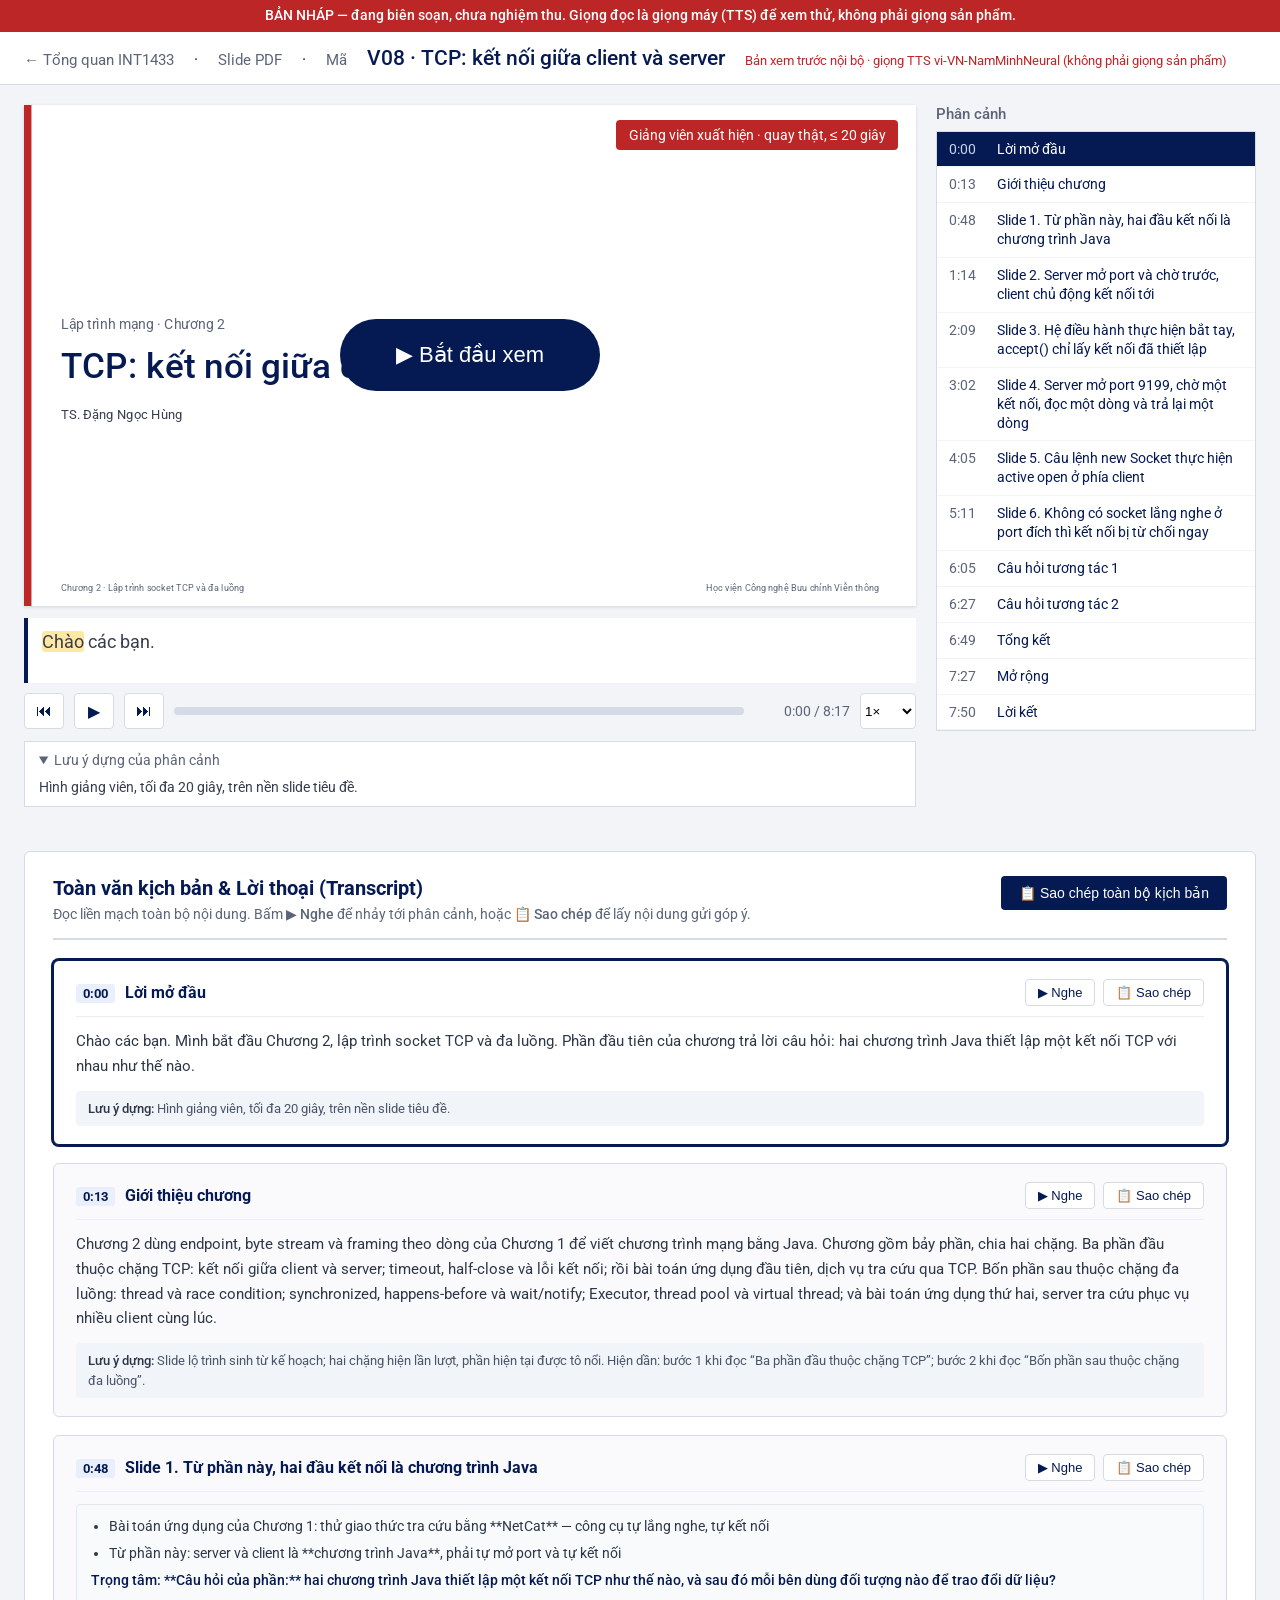
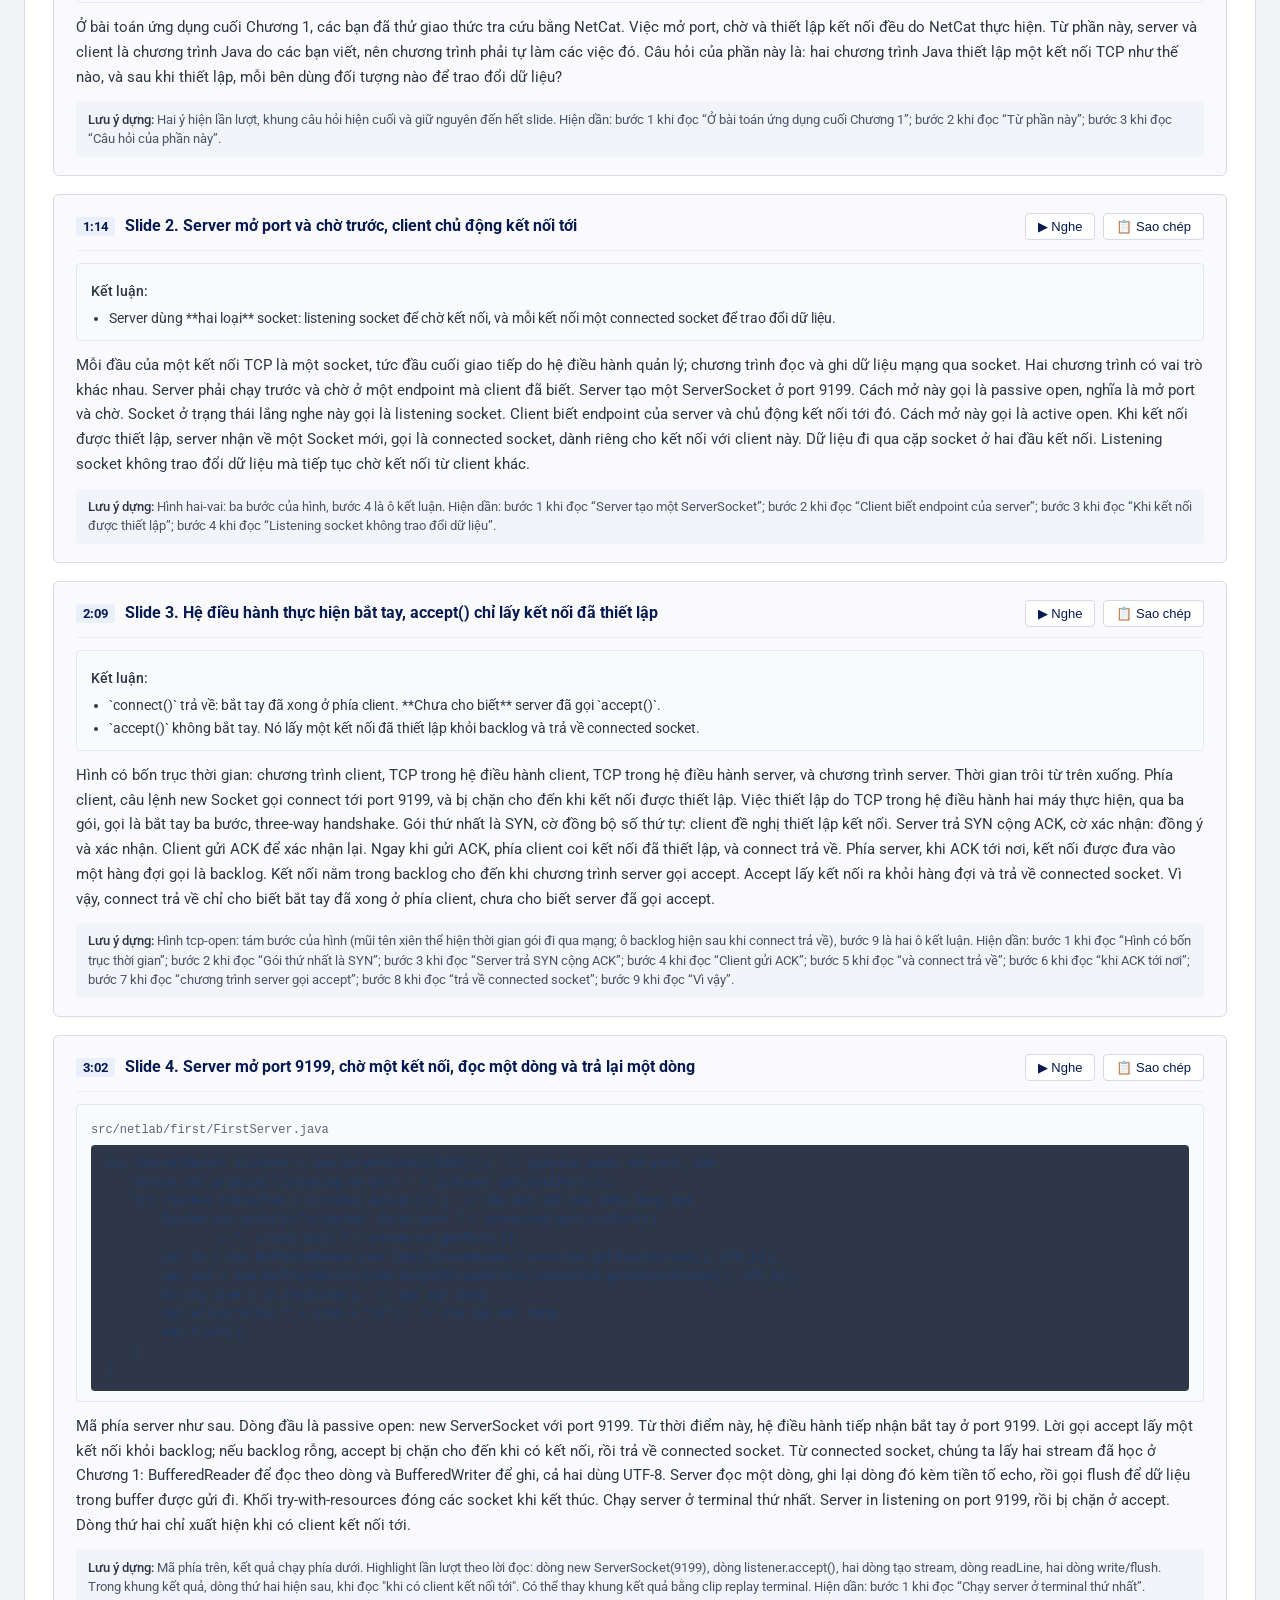
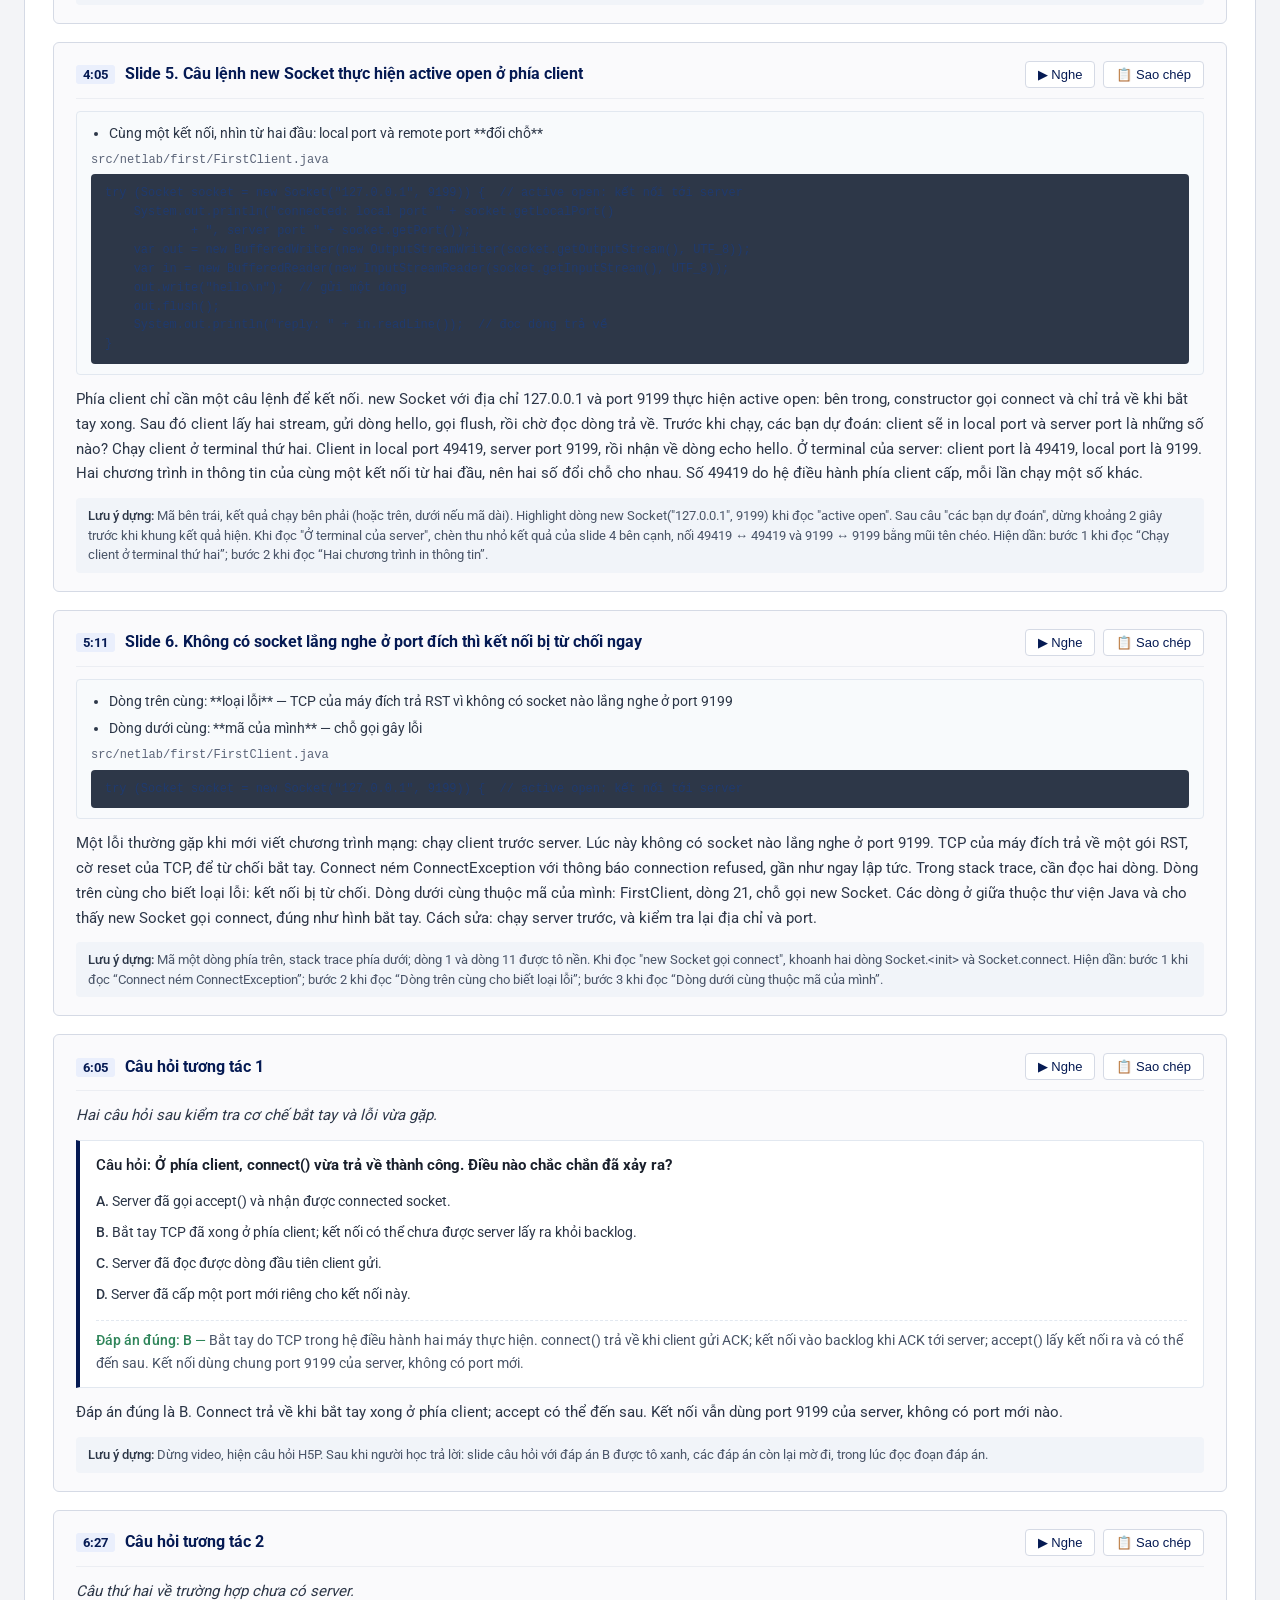
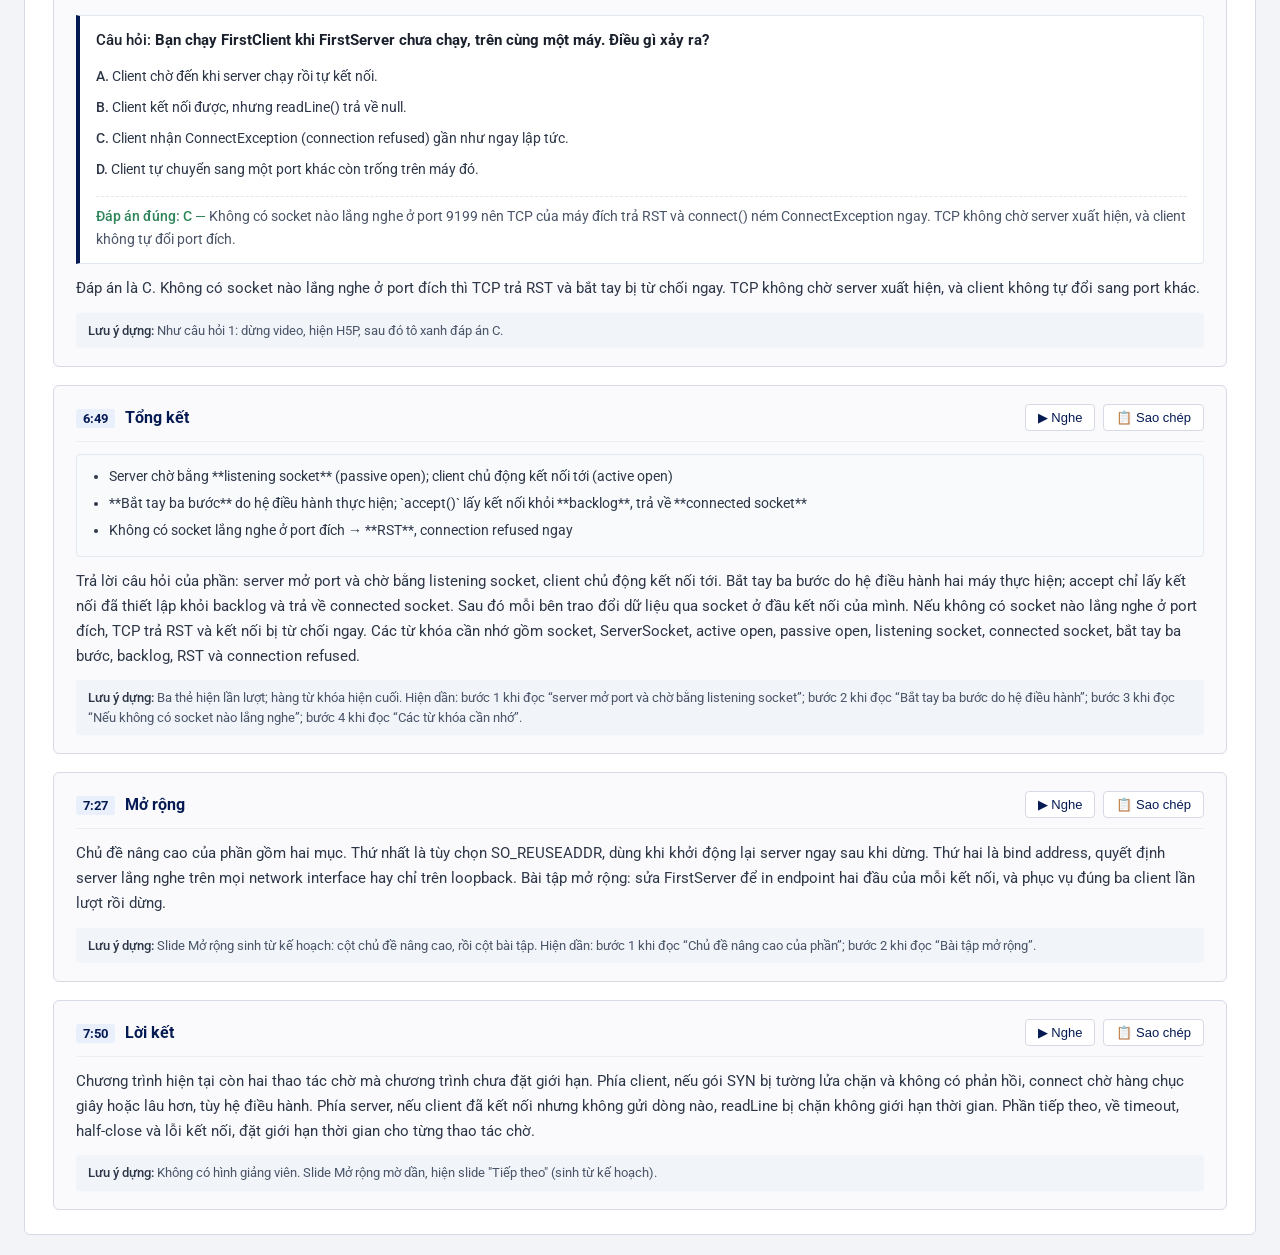
==== commit 3877fe6a: "Publish INT1433 from source 2a3f713-dirty" ====
--- a/docs/V08/index.html
+++ b/docs/V08/index.html
@@ -211,6 +211,280 @@
     <details id="dung" open><summary>Lưu ý dựng của phân cảnh</summary><div></div></details>
   </div>
   <aside><h2>Phân cảnh</h2><ol id="ds-canh"></ol></aside>
+  <section id="toan-van-kb" class="toan-van-kb">
+  <div class="kb-thanh-cong-cu">
+    <div>
+      <h2>Toàn văn kịch bản &amp; Lời thoại (Transcript)</h2>
+      <p class="kb-huong-dan">Đọc liền mạch toàn bộ nội dung. Bấm <b>▶ Nghe</b> để nhảy tới phân cảnh, hoặc <b>📋 Sao chép</b> để lấy nội dung gửi góp ý.</p>
+    </div>
+    <button type="button" id="btn-copy-toan-bo" class="btn-kb-chinh">📋 Sao chép toàn bộ kịch bản</button>
+  </div>
+  <div class="kb-danh-sach">
+    <article class="canh-kb" id="kb-canh-0" data-index="0">
+  <header class="canh-kb-head">
+    <div class="canh-kb-tieu-de">
+      <span class="canh-tg">0:00</span>
+      <h3>Lời mở đầu</h3>
+    </div>
+    <div class="canh-kb-nut">
+      <button type="button" class="btn-kb-phat" onclick="window.playerNap(0)" title="Chuyển video đến phân cảnh này">▶ Nghe</button>
+      <button type="button" class="btn-kb-copy" onclick="window.copyCanh(0, this)" title="Sao chép lời thoại phân cảnh này">📋 Sao chép</button>
+    </div>
+  </header>
+  <div class="canh-kb-noi-dung">
+    
+    <div class="kb-thoai"><p>Chào các bạn. Mình bắt đầu Chương 2, lập trình socket TCP và đa luồng. Phần đầu tiên của chương trả lời câu hỏi: hai chương trình Java thiết lập một kết nối TCP với nhau như thế nào.</p></div>
+    <div class="kb-dung"><b>Lưu ý dựng:</b> Hình giảng viên, tối đa 20 giây, trên nền slide tiêu đề.</div>
+  </div>
+</article><article class="canh-kb" id="kb-canh-1" data-index="1">
+  <header class="canh-kb-head">
+    <div class="canh-kb-tieu-de">
+      <span class="canh-tg">0:13</span>
+      <h3>Giới thiệu chương</h3>
+    </div>
+    <div class="canh-kb-nut">
+      <button type="button" class="btn-kb-phat" onclick="window.playerNap(1)" title="Chuyển video đến phân cảnh này">▶ Nghe</button>
+      <button type="button" class="btn-kb-copy" onclick="window.copyCanh(1, this)" title="Sao chép lời thoại phân cảnh này">📋 Sao chép</button>
+    </div>
+  </header>
+  <div class="canh-kb-noi-dung">
+    
+    <div class="kb-thoai"><p>Chương 2 dùng endpoint, byte stream và framing theo dòng của Chương 1 để viết chương trình mạng bằng Java. Chương gồm bảy phần, chia hai chặng. Ba phần đầu thuộc chặng TCP: kết nối giữa client và server; timeout, half-close và lỗi kết nối; rồi bài toán ứng dụng đầu tiên, dịch vụ tra cứu qua TCP. Bốn phần sau thuộc chặng đa luồng: thread và race condition; synchronized, happens-before và wait/notify; Executor, thread pool và virtual thread; và bài toán ứng dụng thứ hai, server tra cứu phục vụ nhiều client cùng lúc.</p></div>
+    <div class="kb-dung"><b>Lưu ý dựng:</b> Slide lộ trình sinh từ kế hoạch; hai chặng hiện lần lượt, phần hiện tại được tô nổi.
+Hiện dần: bước 1 khi đọc “Ba phần đầu thuộc chặng TCP”; bước 2 khi đọc “Bốn phần sau thuộc chặng đa luồng”.</div>
+  </div>
+</article><article class="canh-kb" id="kb-canh-2" data-index="2">
+  <header class="canh-kb-head">
+    <div class="canh-kb-tieu-de">
+      <span class="canh-tg">0:48</span>
+      <h3>Slide 1. Từ phần này, hai đầu kết nối là chương trình Java</h3>
+    </div>
+    <div class="canh-kb-nut">
+      <button type="button" class="btn-kb-phat" onclick="window.playerNap(2)" title="Chuyển video đến phân cảnh này">▶ Nghe</button>
+      <button type="button" class="btn-kb-copy" onclick="window.copyCanh(2, this)" title="Sao chép lời thoại phân cảnh này">📋 Sao chép</button>
+    </div>
+  </header>
+  <div class="canh-kb-noi-dung">
+    <div class="kb-slide-box"><ul class="kb-slide-y"><li>Bài toán ứng dụng của Chương 1: thử giao thức tra cứu bằng **NetCat** — công cụ tự lắng nghe, tự kết nối</li><li>Từ phần này: server và client là **chương trình Java**, phải tự mở port và tự kết nối</li></ul><div class="kb-slide-khung"><b>Trọng tâm:</b> **Câu hỏi của phần:** hai chương trình Java thiết lập một kết nối TCP như thế nào, và sau đó mỗi bên dùng đối tượng nào để trao đổi dữ liệu?</div></div>
+    <div class="kb-thoai"><p>Ở bài toán ứng dụng cuối Chương 1, các bạn đã thử giao thức tra cứu bằng NetCat. Việc mở port, chờ và thiết lập kết nối đều do NetCat thực hiện. Từ phần này, server và client là chương trình Java do các bạn viết, nên chương trình phải tự làm các việc đó. Câu hỏi của phần này là: hai chương trình Java thiết lập một kết nối TCP như thế nào, và sau khi thiết lập, mỗi bên dùng đối tượng nào để trao đổi dữ liệu?</p></div>
+    <div class="kb-dung"><b>Lưu ý dựng:</b> Hai ý hiện lần lượt, khung câu hỏi hiện cuối và giữ nguyên đến hết slide.
+Hiện dần: bước 1 khi đọc “Ở bài toán ứng dụng cuối Chương 1”; bước 2 khi đọc “Từ phần này”; bước 3 khi đọc “Câu hỏi của phần này”.</div>
+  </div>
+</article><article class="canh-kb" id="kb-canh-3" data-index="3">
+  <header class="canh-kb-head">
+    <div class="canh-kb-tieu-de">
+      <span class="canh-tg">1:14</span>
+      <h3>Slide 2. Server mở port và chờ trước, client chủ động kết nối tới</h3>
+    </div>
+    <div class="canh-kb-nut">
+      <button type="button" class="btn-kb-phat" onclick="window.playerNap(3)" title="Chuyển video đến phân cảnh này">▶ Nghe</button>
+      <button type="button" class="btn-kb-copy" onclick="window.copyCanh(3, this)" title="Sao chép lời thoại phân cảnh này">📋 Sao chép</button>
+    </div>
+  </header>
+  <div class="canh-kb-noi-dung">
+    <div class="kb-slide-box"><div class="kb-slide-kl"><b>Kết luận:</b><ul><li>Server dùng **hai loại** socket: listening socket để chờ kết nối, và mỗi kết nối một connected socket để trao đổi dữ liệu.</li></ul></div></div>
+    <div class="kb-thoai"><p>Mỗi đầu của một kết nối TCP là một socket, tức đầu cuối giao tiếp do hệ điều hành quản lý; chương trình đọc và ghi dữ liệu mạng qua socket. Hai chương trình có vai trò khác nhau. Server phải chạy trước và chờ ở một endpoint mà client đã biết. Server tạo một ServerSocket ở port 9199. Cách mở này gọi là passive open, nghĩa là mở port và chờ. Socket ở trạng thái lắng nghe này gọi là listening socket. Client biết endpoint của server và chủ động kết nối tới đó. Cách mở này gọi là active open. Khi kết nối được thiết lập, server nhận về một Socket mới, gọi là connected socket, dành riêng cho kết nối với client này. Dữ liệu đi qua cặp socket ở hai đầu kết nối. Listening socket không trao đổi dữ liệu mà tiếp tục chờ kết nối từ client khác.</p></div>
+    <div class="kb-dung"><b>Lưu ý dựng:</b> Hình hai-vai: ba bước của hình, bước 4 là ô kết luận.
+Hiện dần: bước 1 khi đọc “Server tạo một ServerSocket”; bước 2 khi đọc “Client biết endpoint của server”; bước 3 khi đọc “Khi kết nối được thiết lập”; bước 4 khi đọc “Listening socket không trao đổi dữ liệu”.</div>
+  </div>
+</article><article class="canh-kb" id="kb-canh-4" data-index="4">
+  <header class="canh-kb-head">
+    <div class="canh-kb-tieu-de">
+      <span class="canh-tg">2:09</span>
+      <h3>Slide 3. Hệ điều hành thực hiện bắt tay, accept() chỉ lấy kết nối đã thiết lập</h3>
+    </div>
+    <div class="canh-kb-nut">
+      <button type="button" class="btn-kb-phat" onclick="window.playerNap(4)" title="Chuyển video đến phân cảnh này">▶ Nghe</button>
+      <button type="button" class="btn-kb-copy" onclick="window.copyCanh(4, this)" title="Sao chép lời thoại phân cảnh này">📋 Sao chép</button>
+    </div>
+  </header>
+  <div class="canh-kb-noi-dung">
+    <div class="kb-slide-box"><div class="kb-slide-kl"><b>Kết luận:</b><ul><li>`connect()` trả về: bắt tay đã xong ở phía client. **Chưa cho biết** server đã gọi `accept()`.</li><li>`accept()` không bắt tay. Nó lấy một kết nối đã thiết lập khỏi backlog và trả về connected socket.</li></ul></div></div>
+    <div class="kb-thoai"><p>Hình có bốn trục thời gian: chương trình client, TCP trong hệ điều hành client, TCP trong hệ điều hành server, và chương trình server. Thời gian trôi từ trên xuống. Phía client, câu lệnh new Socket gọi connect tới port 9199, và bị chặn cho đến khi kết nối được thiết lập. Việc thiết lập do TCP trong hệ điều hành hai máy thực hiện, qua ba gói, gọi là bắt tay ba bước, three-way handshake. Gói thứ nhất là SYN, cờ đồng bộ số thứ tự: client đề nghị thiết lập kết nối. Server trả SYN cộng ACK, cờ xác nhận: đồng ý và xác nhận. Client gửi ACK để xác nhận lại. Ngay khi gửi ACK, phía client coi kết nối đã thiết lập, và connect trả về. Phía server, khi ACK tới nơi, kết nối được đưa vào một hàng đợi gọi là backlog. Kết nối nằm trong backlog cho đến khi chương trình server gọi accept. Accept lấy kết nối ra khỏi hàng đợi và trả về connected socket. Vì vậy, connect trả về chỉ cho biết bắt tay đã xong ở phía client, chưa cho biết server đã gọi accept.</p></div>
+    <div class="kb-dung"><b>Lưu ý dựng:</b> Hình tcp-open: tám bước của hình (mũi tên xiên thể hiện thời gian gói đi qua mạng; ô backlog hiện sau khi connect trả về), bước 9 là hai ô kết luận.
+Hiện dần: bước 1 khi đọc “Hình có bốn trục thời gian”; bước 2 khi đọc “Gói thứ nhất là SYN”; bước 3 khi đọc “Server trả SYN cộng ACK”; bước 4 khi đọc “Client gửi ACK”; bước 5 khi đọc “và connect trả về”; bước 6 khi đọc “khi ACK tới nơi”; bước 7 khi đọc “chương trình server gọi accept”; bước 8 khi đọc “trả về connected socket”; bước 9 khi đọc “Vì vậy”.</div>
+  </div>
+</article><article class="canh-kb" id="kb-canh-5" data-index="5">
+  <header class="canh-kb-head">
+    <div class="canh-kb-tieu-de">
+      <span class="canh-tg">3:02</span>
+      <h3>Slide 4. Server mở port 9199, chờ một kết nối, đọc một dòng và trả lại một dòng</h3>
+    </div>
+    <div class="canh-kb-nut">
+      <button type="button" class="btn-kb-phat" onclick="window.playerNap(5)" title="Chuyển video đến phân cảnh này">▶ Nghe</button>
+      <button type="button" class="btn-kb-copy" onclick="window.copyCanh(5, this)" title="Sao chép lời thoại phân cảnh này">📋 Sao chép</button>
+    </div>
+  </header>
+  <div class="canh-kb-noi-dung">
+    <div class="kb-slide-box"><div class="kb-slide-ma"><span class="kb-ma-tep">src/netlab/first/FirstServer.java</span><pre><code>try (ServerSocket listener = new ServerSocket(9199)) {  // passive open: mở port, chờ
+    System.out.println(&quot;listening on port &quot; + listener.getLocalPort());
+    try (Socket connected = listener.accept()) {  // lấy một kết nối khỏi hàng đợi
+        System.out.println(&quot;accepted: local port &quot; + connected.getLocalPort()
+                + &quot;, client port &quot; + connected.getPort());
+        var in = new BufferedReader(new InputStreamReader(connected.getInputStream(), UTF_8));
+        var out = new BufferedWriter(new OutputStreamWriter(connected.getOutputStream(), UTF_8));
+        String line = in.readLine();  // đọc một dòng
+        out.write(&quot;echo: &quot; + line + &quot;\n&quot;);  // trả lại một dòng
+        out.flush();
+    }
+}</code></pre></div></div>
+    <div class="kb-thoai"><p>Mã phía server như sau. Dòng đầu là passive open: new ServerSocket với port 9199. Từ thời điểm này, hệ điều hành tiếp nhận bắt tay ở port 9199. Lời gọi accept lấy một kết nối khỏi backlog; nếu backlog rỗng, accept bị chặn cho đến khi có kết nối, rồi trả về connected socket. Từ connected socket, chúng ta lấy hai stream đã học ở Chương 1: BufferedReader để đọc theo dòng và BufferedWriter để ghi, cả hai dùng UTF-8. Server đọc một dòng, ghi lại dòng đó kèm tiền tố echo, rồi gọi flush để dữ liệu trong buffer được gửi đi. Khối try-with-resources đóng các socket khi kết thúc. Chạy server ở terminal thứ nhất. Server in listening on port 9199, rồi bị chặn ở accept. Dòng thứ hai chỉ xuất hiện khi có client kết nối tới.</p></div>
+    <div class="kb-dung"><b>Lưu ý dựng:</b> Mã phía trên, kết quả chạy phía dưới. Highlight lần lượt theo lời đọc: dòng new ServerSocket(9199), dòng listener.accept(), hai dòng tạo stream, dòng readLine, hai dòng write/flush. Trong khung kết quả, dòng thứ hai hiện sau, khi đọc &quot;khi có client kết nối tới&quot;. Có thể thay khung kết quả bằng clip replay terminal.
+Hiện dần: bước 1 khi đọc “Chạy server ở terminal thứ nhất”.</div>
+  </div>
+</article><article class="canh-kb" id="kb-canh-6" data-index="6">
+  <header class="canh-kb-head">
+    <div class="canh-kb-tieu-de">
+      <span class="canh-tg">4:05</span>
+      <h3>Slide 5. Câu lệnh new Socket thực hiện active open ở phía client</h3>
+    </div>
+    <div class="canh-kb-nut">
+      <button type="button" class="btn-kb-phat" onclick="window.playerNap(6)" title="Chuyển video đến phân cảnh này">▶ Nghe</button>
+      <button type="button" class="btn-kb-copy" onclick="window.copyCanh(6, this)" title="Sao chép lời thoại phân cảnh này">📋 Sao chép</button>
+    </div>
+  </header>
+  <div class="canh-kb-noi-dung">
+    <div class="kb-slide-box"><ul class="kb-slide-y"><li>Cùng một kết nối, nhìn từ hai đầu: local port và remote port **đổi chỗ**</li></ul><div class="kb-slide-ma"><span class="kb-ma-tep">src/netlab/first/FirstClient.java</span><pre><code>try (Socket socket = new Socket(&quot;127.0.0.1&quot;, 9199)) {  // active open: kết nối tới server
+    System.out.println(&quot;connected: local port &quot; + socket.getLocalPort()
+            + &quot;, server port &quot; + socket.getPort());
+    var out = new BufferedWriter(new OutputStreamWriter(socket.getOutputStream(), UTF_8));
+    var in = new BufferedReader(new InputStreamReader(socket.getInputStream(), UTF_8));
+    out.write(&quot;hello\n&quot;);  // gửi một dòng
+    out.flush();
+    System.out.println(&quot;reply: &quot; + in.readLine());  // đọc dòng trả về
+}</code></pre></div></div>
+    <div class="kb-thoai"><p>Phía client chỉ cần một câu lệnh để kết nối. new Socket với địa chỉ 127.0.0.1 và port 9199 thực hiện active open: bên trong, constructor gọi connect và chỉ trả về khi bắt tay xong. Sau đó client lấy hai stream, gửi dòng hello, gọi flush, rồi chờ đọc dòng trả về. Trước khi chạy, các bạn dự đoán: client sẽ in local port và server port là những số nào? Chạy client ở terminal thứ hai. Client in local port 49419, server port 9199, rồi nhận về dòng echo hello. Ở terminal của server: client port là 49419, local port là 9199. Hai chương trình in thông tin của cùng một kết nối từ hai đầu, nên hai số đổi chỗ cho nhau. Số 49419 do hệ điều hành phía client cấp, mỗi lần chạy một số khác.</p></div>
+    <div class="kb-dung"><b>Lưu ý dựng:</b> Mã bên trái, kết quả chạy bên phải (hoặc trên, dưới nếu mã dài). Highlight dòng new Socket(&quot;127.0.0.1&quot;, 9199) khi đọc &quot;active open&quot;. Sau câu &quot;các bạn dự đoán&quot;, dừng khoảng 2 giây trước khi khung kết quả hiện. Khi đọc &quot;Ở terminal của server&quot;, chèn thu nhỏ kết quả của slide 4 bên cạnh, nối 49419 ↔ 49419 và 9199 ↔ 9199 bằng mũi tên chéo.
+Hiện dần: bước 1 khi đọc “Chạy client ở terminal thứ hai”; bước 2 khi đọc “Hai chương trình in thông tin”.</div>
+  </div>
+</article><article class="canh-kb" id="kb-canh-7" data-index="7">
+  <header class="canh-kb-head">
+    <div class="canh-kb-tieu-de">
+      <span class="canh-tg">5:11</span>
+      <h3>Slide 6. Không có socket lắng nghe ở port đích thì kết nối bị từ chối ngay</h3>
+    </div>
+    <div class="canh-kb-nut">
+      <button type="button" class="btn-kb-phat" onclick="window.playerNap(7)" title="Chuyển video đến phân cảnh này">▶ Nghe</button>
+      <button type="button" class="btn-kb-copy" onclick="window.copyCanh(7, this)" title="Sao chép lời thoại phân cảnh này">📋 Sao chép</button>
+    </div>
+  </header>
+  <div class="canh-kb-noi-dung">
+    <div class="kb-slide-box"><ul class="kb-slide-y"><li>Dòng trên cùng: **loại lỗi** — TCP của máy đích trả RST vì không có socket nào lắng nghe ở port 9199</li><li>Dòng dưới cùng: **mã của mình** — chỗ gọi gây lỗi</li></ul><div class="kb-slide-ma"><span class="kb-ma-tep">src/netlab/first/FirstClient.java</span><pre><code>try (Socket socket = new Socket(&quot;127.0.0.1&quot;, 9199)) {  // active open: kết nối tới server</code></pre></div></div>
+    <div class="kb-thoai"><p>Một lỗi thường gặp khi mới viết chương trình mạng: chạy client trước server. Lúc này không có socket nào lắng nghe ở port 9199. TCP của máy đích trả về một gói RST, cờ reset của TCP, để từ chối bắt tay. Connect ném ConnectException với thông báo connection refused, gần như ngay lập tức. Trong stack trace, cần đọc hai dòng. Dòng trên cùng cho biết loại lỗi: kết nối bị từ chối. Dòng dưới cùng thuộc mã của mình: FirstClient, dòng 21, chỗ gọi new Socket. Các dòng ở giữa thuộc thư viện Java và cho thấy new Socket gọi connect, đúng như hình bắt tay. Cách sửa: chạy server trước, và kiểm tra lại địa chỉ và port.</p></div>
+    <div class="kb-dung"><b>Lưu ý dựng:</b> Mã một dòng phía trên, stack trace phía dưới; dòng 1 và dòng 11 được tô nền. Khi đọc &quot;new Socket gọi connect&quot;, khoanh hai dòng Socket.&lt;init&gt; và Socket.connect.
+Hiện dần: bước 1 khi đọc “Connect ném ConnectException”; bước 2 khi đọc “Dòng trên cùng cho biết loại lỗi”; bước 3 khi đọc “Dòng dưới cùng thuộc mã của mình”.</div>
+  </div>
+</article><article class="canh-kb" id="kb-canh-8" data-index="8">
+  <header class="canh-kb-head">
+    <div class="canh-kb-tieu-de">
+      <span class="canh-tg">6:05</span>
+      <h3>Câu hỏi tương tác 1</h3>
+    </div>
+    <div class="canh-kb-nut">
+      <button type="button" class="btn-kb-phat" onclick="window.playerNap(8)" title="Chuyển video đến phân cảnh này">▶ Nghe</button>
+      <button type="button" class="btn-kb-copy" onclick="window.copyCanh(8, this)" title="Sao chép lời thoại phân cảnh này">📋 Sao chép</button>
+    </div>
+  </header>
+  <div class="canh-kb-noi-dung">
+    
+    <div class="kb-thoai">
+  <p class="kb-thoai-truoc"><em>Hai câu hỏi sau kiểm tra cơ chế bắt tay và lỗi vừa gặp.</em></p>
+  <div class="kb-cau-hoi-box">
+    <div class="kb-ch-cau"><b>Câu hỏi:</b> Ở phía client, connect() vừa trả về thành công. Điều nào chắc chắn đã xảy ra?</div>
+    <ul class="kb-ch-lua-chon">
+      <li><b>A.</b> Server đã gọi accept() và nhận được connected socket.</li>
+      <li><b>B.</b> Bắt tay TCP đã xong ở phía client; kết nối có thể chưa được server lấy ra khỏi backlog.</li>
+      <li><b>C.</b> Server đã đọc được dòng đầu tiên client gửi.</li>
+      <li><b>D.</b> Server đã cấp một port mới riêng cho kết nối này.</li>
+    </ul>
+    <div class="kb-ch-dap-an"><b>Đáp án đúng: B</b> — <span>Bắt tay do TCP trong hệ điều hành hai máy thực hiện. connect() trả về khi client gửi ACK; kết nối vào backlog khi ACK tới server; accept() lấy kết nối ra và có thể đến sau. Kết nối dùng chung port 9199 của server, không có port mới.</span></div>
+  </div>
+  <p class="kb-thoai-sau">Đáp án đúng là B. Connect trả về khi bắt tay xong ở phía client; accept có thể đến sau. Kết nối vẫn dùng port 9199 của server, không có port mới nào.</p>
+</div>
+    <div class="kb-dung"><b>Lưu ý dựng:</b> Dừng video, hiện câu hỏi H5P. Sau khi người học trả lời: slide câu hỏi với đáp án B được tô xanh, các đáp án còn lại mờ đi, trong lúc đọc đoạn đáp án.</div>
+  </div>
+</article><article class="canh-kb" id="kb-canh-9" data-index="9">
+  <header class="canh-kb-head">
+    <div class="canh-kb-tieu-de">
+      <span class="canh-tg">6:27</span>
+      <h3>Câu hỏi tương tác 2</h3>
+    </div>
+    <div class="canh-kb-nut">
+      <button type="button" class="btn-kb-phat" onclick="window.playerNap(9)" title="Chuyển video đến phân cảnh này">▶ Nghe</button>
+      <button type="button" class="btn-kb-copy" onclick="window.copyCanh(9, this)" title="Sao chép lời thoại phân cảnh này">📋 Sao chép</button>
+    </div>
+  </header>
+  <div class="canh-kb-noi-dung">
+    
+    <div class="kb-thoai">
+  <p class="kb-thoai-truoc"><em>Câu thứ hai về trường hợp chưa có server.</em></p>
+  <div class="kb-cau-hoi-box">
+    <div class="kb-ch-cau"><b>Câu hỏi:</b> Bạn chạy FirstClient khi FirstServer chưa chạy, trên cùng một máy. Điều gì xảy ra?</div>
+    <ul class="kb-ch-lua-chon">
+      <li><b>A.</b> Client chờ đến khi server chạy rồi tự kết nối.</li>
+      <li><b>B.</b> Client kết nối được, nhưng readLine() trả về null.</li>
+      <li><b>C.</b> Client nhận ConnectException (connection refused) gần như ngay lập tức.</li>
+      <li><b>D.</b> Client tự chuyển sang một port khác còn trống trên máy đó.</li>
+    </ul>
+    <div class="kb-ch-dap-an"><b>Đáp án đúng: C</b> — <span>Không có socket nào lắng nghe ở port 9199 nên TCP của máy đích trả RST và connect() ném ConnectException ngay. TCP không chờ server xuất hiện, và client không tự đổi port đích.</span></div>
+  </div>
+  <p class="kb-thoai-sau">Đáp án là C. Không có socket nào lắng nghe ở port đích thì TCP trả RST và bắt tay bị từ chối ngay. TCP không chờ server xuất hiện, và client không tự đổi sang port khác.</p>
+</div>
+    <div class="kb-dung"><b>Lưu ý dựng:</b> Như câu hỏi 1: dừng video, hiện H5P, sau đó tô xanh đáp án C.</div>
+  </div>
+</article><article class="canh-kb" id="kb-canh-10" data-index="10">
+  <header class="canh-kb-head">
+    <div class="canh-kb-tieu-de">
+      <span class="canh-tg">6:49</span>
+      <h3>Tổng kết</h3>
+    </div>
+    <div class="canh-kb-nut">
+      <button type="button" class="btn-kb-phat" onclick="window.playerNap(10)" title="Chuyển video đến phân cảnh này">▶ Nghe</button>
+      <button type="button" class="btn-kb-copy" onclick="window.copyCanh(10, this)" title="Sao chép lời thoại phân cảnh này">📋 Sao chép</button>
+    </div>
+  </header>
+  <div class="canh-kb-noi-dung">
+    <div class="kb-slide-box"><ul class="kb-slide-y"><li>Server chờ bằng **listening socket** (passive open); client chủ động kết nối tới (active open)</li><li>**Bắt tay ba bước** do hệ điều hành thực hiện; `accept()` lấy kết nối khỏi **backlog**, trả về **connected socket**</li><li>Không có socket lắng nghe ở port đích → **RST**, connection refused ngay</li></ul></div>
+    <div class="kb-thoai"><p>Trả lời câu hỏi của phần: server mở port và chờ bằng listening socket, client chủ động kết nối tới. Bắt tay ba bước do hệ điều hành hai máy thực hiện; accept chỉ lấy kết nối đã thiết lập khỏi backlog và trả về connected socket. Sau đó mỗi bên trao đổi dữ liệu qua socket ở đầu kết nối của mình. Nếu không có socket nào lắng nghe ở port đích, TCP trả RST và kết nối bị từ chối ngay. Các từ khóa cần nhớ gồm socket, ServerSocket, active open, passive open, listening socket, connected socket, bắt tay ba bước, backlog, RST và connection refused.</p></div>
+    <div class="kb-dung"><b>Lưu ý dựng:</b> Ba thẻ hiện lần lượt; hàng từ khóa hiện cuối.
+Hiện dần: bước 1 khi đọc “server mở port và chờ bằng listening socket”; bước 2 khi đọc “Bắt tay ba bước do hệ điều hành”; bước 3 khi đọc “Nếu không có socket nào lắng nghe”; bước 4 khi đọc “Các từ khóa cần nhớ”.</div>
+  </div>
+</article><article class="canh-kb" id="kb-canh-11" data-index="11">
+  <header class="canh-kb-head">
+    <div class="canh-kb-tieu-de">
+      <span class="canh-tg">7:27</span>
+      <h3>Mở rộng</h3>
+    </div>
+    <div class="canh-kb-nut">
+      <button type="button" class="btn-kb-phat" onclick="window.playerNap(11)" title="Chuyển video đến phân cảnh này">▶ Nghe</button>
+      <button type="button" class="btn-kb-copy" onclick="window.copyCanh(11, this)" title="Sao chép lời thoại phân cảnh này">📋 Sao chép</button>
+    </div>
+  </header>
+  <div class="canh-kb-noi-dung">
+    
+    <div class="kb-thoai"><p>Chủ đề nâng cao của phần gồm hai mục. Thứ nhất là tùy chọn SO_REUSEADDR, dùng khi khởi động lại server ngay sau khi dừng. Thứ hai là bind address, quyết định server lắng nghe trên mọi network interface hay chỉ trên loopback. Bài tập mở rộng: sửa FirstServer để in endpoint hai đầu của mỗi kết nối, và phục vụ đúng ba client lần lượt rồi dừng.</p></div>
+    <div class="kb-dung"><b>Lưu ý dựng:</b> Slide Mở rộng sinh từ kế hoạch: cột chủ đề nâng cao, rồi cột bài tập.
+Hiện dần: bước 1 khi đọc “Chủ đề nâng cao của phần”; bước 2 khi đọc “Bài tập mở rộng”.</div>
+  </div>
+</article><article class="canh-kb" id="kb-canh-12" data-index="12">
+  <header class="canh-kb-head">
+    <div class="canh-kb-tieu-de">
+      <span class="canh-tg">7:50</span>
+      <h3>Lời kết</h3>
+    </div>
+    <div class="canh-kb-nut">
+      <button type="button" class="btn-kb-phat" onclick="window.playerNap(12)" title="Chuyển video đến phân cảnh này">▶ Nghe</button>
+      <button type="button" class="btn-kb-copy" onclick="window.copyCanh(12, this)" title="Sao chép lời thoại phân cảnh này">📋 Sao chép</button>
+    </div>
+  </header>
+  <div class="canh-kb-noi-dung">
+    
+    <div class="kb-thoai"><p>Chương trình hiện tại còn hai thao tác chờ mà chương trình chưa đặt giới hạn. Phía client, nếu gói SYN bị tường lửa chặn và không có phản hồi, connect chờ hàng chục giây hoặc lâu hơn, tùy hệ điều hành. Phía server, nếu client đã kết nối nhưng không gửi dòng nào, readLine bị chặn không giới hạn thời gian. Phần tiếp theo, về timeout, half-close và lỗi kết nối, đặt giới hạn thời gian cho từng thao tác chờ.</p></div>
+    <div class="kb-dung"><b>Lưu ý dựng:</b> Không có hình giảng viên. Slide Mở rộng mờ dần, hiện slide &quot;Tiếp theo&quot; (sinh từ kế hoạch).</div>
+  </div>
+</article>
+  </div>
+</section>
 </div>
 <script>const DATA = {"ma": "INT1433_V08", "tieu_de": "TCP: kết nối giữa client và server", "giong": "vi-VN-NamMinhNeural", "tong": 497.31, "scenes": [{"ten": "Lời mở đầu", "loai": "mo-dau", "slide": "S00", "dung": "Hình giảng viên, tối đa 20 giây, trên nền slide tiêu đề.", "start": 0.0, "audio": "audio/805d3afc9689d93c.mp3", "dur": 13.1, "words": [[0.1, "Chào", 0], [0.4, "các", 0], [0.613, "bạn.", 0], [1.85, "Mình", 1], [2.225, "bắt", 1], [2.375, "đầu", 1], [2.575, "Chương", 1], [2.825, "2,", 1], [3.362, "lập", 1], [3.612, "trình", 1], [3.837, "socket", 1], [4.263, "TCP", 1], [4.925, "và", 1], [5.138, "đa", 1], [5.35, "luồng.", 1], [6.5, "Phần", 2], [6.75, "đầu", 2], [6.9, "tiên", 2], [7.15, "của", 2], [7.263, "chương", 2], [7.513, "trả", 2], [7.688, "lời", 2], [7.838, "câu", 2], [8.037, "hỏi:", 2], [8.625, "hai", 2], [8.85, "chương", 2], [9.075, "trình", 2], [9.287, "Java", 2], [9.65, "thiết", 2], [9.863, "lập", 2], [10.05, "một", 2], [10.213, "kết", 2], [10.425, "nối", 2], [10.625, "TCP", 2], [11.238, "với", 2], [11.387, "nhau", 2], [11.65, "như", 2], [11.838, "thế", 2], [11.95, "nào.", 2]], "cues": [], "lang": 0.6}, {"ten": "Giới thiệu chương", "loai": "mo-chuong", "slide": "CH", "dung": "Slide lộ trình sinh từ kế hoạch; hai chặng hiện lần lượt, phần hiện tại được tô nổi.\nHiện dần: bước 1 khi đọc “Ba phần đầu thuộc chặng TCP”; bước 2 khi đọc “Bốn phần sau thuộc chặng đa luồng”.", "start": 13.7, "audio": "audio/0ef9f1a495751fd9.mp3", "dur": 34.42, "words": [[0.1, "Chương", 0], [0.487, "2", 0], [0.65, "dùng", 0], [0.925, "endpoint,", 0], [1.562, "byte", 0], [1.812, "stream", 0], [2.188, "và", 0], [2.337, "framing", 0], [2.913, "theo", 0], [3.087, "dòng", 0], [3.35, "của", 0], [3.475, "Chương", 0], [3.7, "1", 0], [3.9, "để", 0], [4.05, "viết", 0], [4.237, "chương", 0], [4.475, "trình", 0], [4.688, "mạng", 0], [4.938, "bằng", 0], [5.138, "Java.", 0], [6.438, "Chương", 1], [6.812, "gồm", 1], [7.037, "bảy", 1], [7.263, "phần,", 1], [7.775, "chia", 1], [8.088, "hai", 1], [8.3, "chặng.", 1], [9.55, "Ba", 2], [9.825, "phần", 2], [10.05, "đầu", 2], [10.225, "thuộc", 2], [10.412, "chặng", 2], [10.662, "TCP:", 2], [11.55, "kết", 2], [11.775, "nối", 2], [11.988, "giữa", 2], [12.2, "client", 2], [12.6, "và", 2], [12.725, "server;", 2], [13.488, "timeout,", 2], [14.175, "half-close", 2], [14.775, "và", 2], [14.912, "lỗi", 2], [15.1, "kết", 2], [15.325, "nối;", 2], [15.863, "rồi", 2], [16.113, "bài", 2], [16.275, "toán", 2], [16.562, "ứng", 2], [16.7, "dụng", 2], [16.913, "đầu", 2], [17.075, "tiên,", 2], [17.6, "dịch", 2], [17.812, "vụ", 2], [18.012, "tra", 2], [18.2, "cứu", 2], [18.45, "qua", 2], [18.675, "TCP.", 2], [20.15, "Bốn", 3], [20.438, "phần", 3], [20.637, "sau", 3], [20.837, "thuộc", 3], [21.012, "chặng", 3], [21.25, "đa", 3], [21.4, "luồng:", 3], [21.938, "thread", 3], [22.238, "và", 3], [22.387, "race", 3], [22.75, "condition;", 3], [23.712, "synchronized,", 3], [24.65, "happens-before", 3], [25.512, "và", 3], [25.688, "wait/notify;", 3], [27.212, "Executor,", 3], [28.05, "thread", 3], [28.3, "pool", 3], [28.575, "và", 3], [28.7, "virtual", 3], [29.087, "thread;", 3], [29.575, "và", 3], [29.775, "bài", 3], [29.913, "toán", 3], [30.2, "ứng", 3], [30.363, "dụng", 3], [30.575, "thứ", 3], [30.75, "hai,", 3], [31.238, "server", 3], [31.625, "tra", 3], [31.837, "cứu", 3], [32.075, "phục", 3], [32.275, "vụ", 3], [32.5, "nhiều", 3], [32.737, "client", 3], [33.112, "cùng", 3], [33.35, "lúc.", 3]], "cues": [9.55, 20.15], "lang": 0.6}, {"ten": "Slide 1. Từ phần này, hai đầu kết nối là chương trình Java", "loai": "slide", "slide": "S01", "dung": "Hai ý hiện lần lượt, khung câu hỏi hiện cuối và giữ nguyên đến hết slide.\nHiện dần: bước 1 khi đọc “Ở bài toán ứng dụng cuối Chương 1”; bước 2 khi đọc “Từ phần này”; bước 3 khi đọc “Câu hỏi của phần này”.", "start": 48.72, "audio": "audio/14b3a34a6e4dd241.mp3", "dur": 25.63, "words": [[0.1, "Ở", 0], [0.275, "bài", 0], [0.463, "toán", 0], [0.775, "ứng", 0], [0.938, "dụng", 0], [1.175, "cuối", 0], [1.4, "Chương", 0], [1.637, "1,", 0], [2.062, "các", 0], [2.25, "bạn", 0], [2.487, "đã", 0], [2.587, "thử", 0], [2.8, "giao", 0], [2.987, "thức", 0], [3.163, "tra", 0], [3.375, "cứu", 0], [3.675, "bằng", 0], [3.95, "NetCat.", 0], [5.225, "Việc", 1], [5.513, "mở", 1], [5.713, "port,", 1], [6.213, "chờ", 1], [6.525, "và", 1], [6.662, "thiết", 1], [6.875, "lập", 1], [7.088, "kết", 1], [7.263, "nối", 1], [7.55, "đều", 1], [7.763, "do", 1], [8.012, "NetCat", 1], [8.412, "thực", 1], [8.562, "hiện.", 1], [9.75, "Từ", 2], [10.0, "phần", 2], [10.188, "này,", 2], [10.537, "server", 2], [10.975, "và", 2], [11.125, "client", 2], [11.625, "là", 2], [11.812, "chương", 2], [12.05, "trình", 2], [12.275, "Java", 2], [12.7, "do", 2], [12.838, "các", 2], [13.012, "bạn", 2], [13.213, "viết,", 2], [13.713, "nên", 2], [14.012, "chương", 2], [14.25, "trình", 2], [14.475, "phải", 2], [14.613, "tự", 2], [14.812, "làm", 2], [15.05, "các", 2], [15.238, "việc", 2], [15.412, "đó.", 2], [16.613, "Câu", 3], [16.8, "hỏi", 3], [17.012, "của", 3], [17.15, "phần", 3], [17.337, "này", 3], [17.475, "là:", 3], [17.962, "hai", 3], [18.15, "chương", 3], [18.363, "trình", 3], [18.575, "Java", 3], [18.938, "thiết", 3], [19.137, "lập", 3], [19.312, "một", 3], [19.488, "kết", 3], [19.688, "nối", 3], [19.887, "TCP", 3], [20.512, "như", 3], [20.712, "thế", 3], [20.812, "nào,", 3], [21.275, "và", 3], [21.488, "sau", 3], [21.688, "khi", 3], [21.825, "thiết", 3], [22.012, "lập,", 3], [22.475, "mỗi", 3], [22.7, "bên", 3], [22.913, "dùng", 3], [23.1, "đối", 3], [23.262, "tượng", 3], [23.525, "nào", 3], [23.75, "để", 3], [23.863, "trao", 3], [24.025, "đổi", 3], [24.238, "dữ", 3], [24.425, "liệu?", 3]], "cues": [0.1, 9.75, 16.613], "lang": 0.6}, {"ten": "Slide 2. Server mở port và chờ trước, client chủ động kết nối tới", "loai": "slide", "slide": "S02", "dung": "Hình hai-vai: ba bước của hình, bước 4 là ô kết luận.\nHiện dần: bước 1 khi đọc “Server tạo một ServerSocket”; bước 2 khi đọc “Client biết endpoint của server”; bước 3 khi đọc “Khi kết nối được thiết lập”; bước 4 khi đọc “Listening socket không trao đổi dữ liệu”.", "start": 74.95, "audio": "audio/60a2241f23751e6c.mp3", "dur": 51.5, "words": [[0.1, "Mỗi", 0], [0.475, "đầu", 0], [0.688, "của", 0], [0.8, "một", 0], [0.988, "kết", 0], [1.175, "nối", 0], [1.387, "TCP", 0], [2.062, "là", 0], [2.225, "một", 0], [2.4, "socket,", 0], [3.062, "tức", 0], [3.263, "đầu", 0], [3.462, "cuối", 0], [3.663, "giao", 0], [3.85, "tiếp", 0], [4.138, "do", 0], [4.325, "hệ", 0], [4.487, "điều", 0], [4.65, "hành", 0], [4.85, "quản", 0], [5.075, "lý;", 0], [5.6, "chương", 0], [5.862, "trình", 0], [6.05, "đọc", 0], [6.225, "và", 0], [6.375, "ghi", 0], [6.55, "dữ", 0], [6.737, "liệu", 0], [6.963, "mạng", 0], [7.25, "qua", 0], [7.438, "socket.", 0], [8.725, "Hai", 1], [9.0, "chương", 1], [9.275, "trình", 1], [9.537, "có", 1], [9.675, "vai", 1], [9.863, "trò", 1], [10.113, "khác", 1], [10.363, "nhau.", 1], [11.512, "Server", 2], [12.0, "phải", 2], [12.175, "chạy", 2], [12.375, "trước", 2], [12.625, "và", 2], [12.762, "chờ", 2], [13.05, "ở", 2], [13.162, "một", 2], [13.45, "endpoint", 2], [13.85, "mà", 2], [14.025, "client", 2], [14.45, "đã", 2], [14.613, "biết.", 2], [15.7, "Server", 3], [16.15, "tạo", 3], [16.387, "một", 3], [16.587, "ServerSocket", 3], [17.363, "ở", 3], [17.45, "port", 3], [17.675, "9199.", 3], [20.012, "Cách", 4], [20.25, "mở", 4], [20.425, "này", 4], [20.637, "gọi", 4], [20.85, "là", 4], [21.0, "passive", 4], [21.575, "open,", 4], [22.312, "nghĩa", 4], [22.575, "là", 4], [22.725, "mở", 4], [22.95, "port", 4], [23.212, "và", 4], [23.363, "chờ.", 4], [24.538, "Socket", 5], [25.175, "ở", 5], [25.262, "trạng", 5], [25.5, "thái", 5], [25.7, "lắng", 5], [25.925, "nghe", 5], [26.1, "này", 5], [26.3, "gọi", 5], [26.512, "là", 5], [26.675, "listening", 5], [27.175, "socket.", 5], [28.475, "Client", 6], [28.887, "biết", 6], [29.163, "endpoint", 6], [29.538, "của", 6], [29.788, "server", 6], [30.262, "và", 6], [30.438, "chủ", 6], [30.625, "động", 6], [30.875, "kết", 6], [31.1, "nối", 6], [31.3, "tới", 6], [31.5, "đó.", 6], [32.7, "Cách", 7], [32.95, "mở", 7], [33.125, "này", 7], [33.35, "gọi", 7], [33.587, "là", 7], [33.812, "active", 7], [34.312, "open.", 7], [35.625, "Khi", 8], [35.888, "kết", 8], [36.112, "nối", 8], [36.325, "được", 8], [36.462, "thiết", 8], [36.625, "lập,", 8], [37.038, "server", 8], [37.438, "nhận", 8], [37.737, "về", 8], [37.837, "một", 8], [38.013, "Socket", 8], [38.413, "mới,", 8], [38.938, "gọi", 8], [39.212, "là", 8], [39.325, "connected", 8], [39.688, "socket,", 8], [40.362, "dành", 8], [40.638, "riêng", 8], [40.862, "cho", 8], [40.975, "kết", 8], [41.188, "nối", 8], [41.4, "với", 8], [41.55, "client", 8], [41.888, "này.", 8], [42.962, "Dữ", 9], [43.225, "liệu", 9], [43.475, "đi", 9], [43.638, "qua", 9], [43.85, "cặp", 9], [44.062, "socket", 9], [44.7, "ở", 9], [44.788, "hai", 9], [45.013, "đầu", 9], [45.212, "kết", 9], [45.45, "nối.", 9], [46.625, "Listening", 10], [47.15, "socket", 10], [47.587, "không", 10], [47.85, "trao", 10], [47.987, "đổi", 10], [48.188, "dữ", 10], [48.375, "liệu", 10], [48.638, "mà", 10], [48.8, "tiếp", 10], [49.025, "tục", 10], [49.225, "chờ", 10], [49.425, "kết", 10], [49.638, "nối", 10], [49.862, "từ", 10], [50.075, "client", 10], [50.388, "khác.", 10]], "cues": [15.7, 28.475, 35.625, 46.625], "lang": 2.6}, {"ten": "Slide 3. Hệ điều hành thực hiện bắt tay, accept() chỉ lấy kết nối đã thiết lập", "loai": "slide", "slide": "S03", "dung": "Hình tcp-open: tám bước của hình (mũi tên xiên thể hiện thời gian gói đi qua mạng; ô backlog hiện sau khi connect trả về), bước 9 là hai ô kết luận.\nHiện dần: bước 1 khi đọc “Hình có bốn trục thời gian”; bước 2 khi đọc “Gói thứ nhất là SYN”; bước 3 khi đọc “Server trả SYN cộng ACK”; bước 4 khi đọc “Client gửi ACK”; bước 5 khi đọc “và connect trả về”; bước 6 khi đọc “khi ACK tới nơi”; bước 7 khi đọc “chương trình server gọi accept”; bước 8 khi đọc “trả về connected socket”; bước 9 khi đọc “Vì vậy”.", "start": 129.05, "audio": "audio/a4a792791b49cff9.mp3", "dur": 51.12, "words": [[0.1, "Hình", 0], [0.375, "có", 0], [0.487, "bốn", 0], [0.725, "trục", 0], [0.912, "thời", 0], [1.075, "gian:", 0], [1.6, "chương", 0], [1.825, "trình", 0], [2.038, "client,", 0], [2.638, "TCP", 0], [3.263, "trong", 0], [3.575, "hệ", 0], [3.725, "điều", 0], [3.888, "hành", 0], [4.088, "client,", 0], [4.713, "TCP", 0], [5.35, "trong", 0], [5.662, "hệ", 0], [5.812, "điều", 0], [5.975, "hành", 0], [6.138, "server,", 0], [6.862, "và", 0], [7.112, "chương", 0], [7.362, "trình", 0], [7.562, "server.", 0], [8.85, "Thời", 1], [9.1, "gian", 1], [9.387, "trôi", 1], [9.625, "từ", 1], [9.9, "trên", 1], [10.137, "xuống.", 1], [11.363, "Phía", 2], [11.675, "client,", 2], [12.3, "câu", 2], [12.488, "lệnh", 2], [12.713, "new", 2], [12.912, "Socket", 2], [13.363, "gọi", 2], [13.575, "connect", 2], [13.963, "tới", 2], [14.175, "port", 2], [14.412, "9199,", 2], [16.1, "và", 2], [16.312, "bị", 2], [16.475, "chặn", 2], [16.75, "cho", 2], [16.875, "đến", 2], [17.05, "khi", 2], [17.212, "kết", 2], [17.425, "nối", 2], [17.637, "được", 2], [17.8, "thiết", 2], [17.975, "lập.", 2], [19.012, "Việc", 3], [19.288, "thiết", 3], [19.475, "lập", 3], [19.688, "do", 3], [19.887, "TCP", 3], [20.538, "trong", 3], [20.9, "hệ", 3], [21.062, "điều", 3], [21.238, "hành", 3], [21.438, "hai", 3], [21.625, "máy", 3], [21.812, "thực", 3], [21.988, "hiện,", 3], [22.525, "qua", 3], [22.725, "ba", 3], [22.887, "gói,", 3], [23.45, "gọi", 3], [23.738, "là", 3], [23.837, "bắt", 3], [24.05, "tay", 3], [24.238, "ba", 3], [24.438, "bước,", 3], [24.95, "three-way", 3], [25.363, "handshake.", 3], [26.738, "Gói", 4], [27.038, "thứ", 4], [27.212, "nhất", 4], [27.488, "là", 4], [27.863, "SYN,", 4], [28.837, "cờ", 4], [29.2, "đồng", 4], [29.438, "bộ", 4], [29.613, "số", 4], [29.863, "thứ", 4], [30.012, "tự:", 4], [30.562, "client", 4], [31.05, "đề", 4], [31.2, "nghị", 4], [31.425, "thiết", 4], [31.663, "lập", 4], [31.863, "kết", 4], [32.05, "nối.", 4], [33.237, "Server", 5], [33.737, "trả", 5], [34.075, "SYN", 5], [34.737, "cộng", 5], [35.125, "ACK,", 5], [35.925, "cờ", 5], [36.2, "xác", 5], [36.462, "nhận:", 5], [36.962, "đồng", 5], [37.263, "ý", 5], [37.475, "và", 5], [37.6, "xác", 5], [37.85, "nhận.", 5], [39.0, "Client", 6], [39.462, "gửi", 6], [39.775, "ACK", 6], [40.425, "để", 6], [40.562, "xác", 6], [40.8, "nhận", 6], [41.025, "lại.", 6], [42.188, "Ngay", 7], [42.475, "khi", 7], [42.663, "gửi", 7], [42.975, "ACK,", 7], [43.862, "phía", 7], [44.15, "client", 7], [44.575, "coi", 7], [44.763, "kết", 7], [44.987, "nối", 7], [45.212, "đã", 7], [45.337, "thiết", 7], [45.538, "lập,", 7], [45.987, "và", 7], [46.225, "connect", 7], [46.663, "trả", 7], [46.9, "về.", 7], [48.025, "Phía", 8], [48.35, "server,", 8], [49.05, "khi", 8], [49.35, "ACK", 8], [49.913, "tới", 8], [50.125, "nơi,", 8], [50.65, "kết", 8], [50.862, "nối", 8], [51.1, "được", 8], [51.275, "đưa", 8], [51.475, "vào", 8], [51.6, "một", 8], [51.775, "hàng", 8], [51.987, "đợi", 8], [52.2, "gọi", 8], [52.2, "là", 8], [52.2, "backlog.", 8], [52.2, "Kết", 9], [52.2, "nối", 9], [52.2, "nằm", 9], [52.2, "trong", 9], [52.2, "backlog", 9], [52.2, "cho", 9], [52.2, "đến", 9], [52.2, "khi", 9], [52.2, "chương", 9], [52.2, "trình", 9], [52.2, "server", 9], [52.2, "gọi", 9], [52.2, "accept.", 9], [52.2, "Accept", 10], [52.2, "lấy", 10], [52.2, "kết", 10], [52.2, "nối", 10], [52.2, "ra", 10], [52.2, "khỏi", 10], [52.2, "hàng", 10], [52.2, "đợi", 10], [52.2, "và", 10], [52.2, "trả", 10], [52.2, "về", 10], [52.2, "connected", 10], [52.2, "socket.", 10], [52.2, "Vì", 11], [52.2, "vậy,", 11], [52.2, "connect", 11], [52.2, "trả", 11], [52.2, "về", 11], [52.2, "chỉ", 11], [52.2, "cho", 11], [52.2, "biết", 11], [52.2, "bắt", 11], [52.2, "tay", 11], [52.2, "đã", 11], [52.2, "xong", 11], [52.2, "ở", 11], [52.2, "phía", 11], [52.2, "client,", 11], [52.2, "chưa", 11], [52.2, "cho", 11], [52.2, "biết", 11], [52.2, "server", 11], [52.2, "đã", 11], [52.2, "gọi", 11], [52.2, "accept.", 11]], "cues": [0.1, 26.738, 33.237, 39.0, 45.987, 49.05, 52.2, 52.2, 52.2], "lang": 2.6}, {"ten": "Slide 4. Server mở port 9199, chờ một kết nối, đọc một dòng và trả lại một dòng", "loai": "slide", "slide": "S04", "dung": "Mã phía trên, kết quả chạy phía dưới. Highlight lần lượt theo lời đọc: dòng new ServerSocket(9199), dòng listener.accept(), hai dòng tạo stream, dòng readLine, hai dòng write/flush. Trong khung kết quả, dòng thứ hai hiện sau, khi đọc \"khi có client kết nối tới\". Có thể thay khung kết quả bằng clip replay terminal.\nHiện dần: bước 1 khi đọc “Chạy server ở terminal thứ nhất”.", "start": 182.77, "audio": "audio/2846ca56761f15d1.mp3", "dur": 53.18, "words": [[0.1, "Mã", 0], [0.512, "phía", 0], [0.75, "server", 0], [1.175, "như", 0], [1.4, "sau.", 0], [2.612, "Dòng", 1], [2.913, "đầu", 1], [3.112, "là", 1], [3.263, "passive", 1], [3.812, "open:", 1], [4.55, "new", 1], [4.825, "ServerSocket", 1], [5.575, "với", 1], [5.775, "port", 1], [6.013, "9199.", 1], [8.363, "Từ", 2], [8.537, "thời", 2], [8.7, "điểm", 2], [8.9, "này,", 2], [9.35, "hệ", 2], [9.537, "điều", 2], [9.675, "hành", 2], [9.887, "tiếp", 2], [10.125, "nhận", 2], [10.363, "bắt", 2], [10.55, "tay", 2], [10.8, "ở", 2], [10.938, "port", 2], [11.162, "9199.", 2], [13.537, "Lời", 3], [13.863, "gọi", 3], [14.113, "accept", 3], [14.575, "lấy", 3], [14.738, "một", 3], [14.912, "kết", 3], [15.113, "nối", 3], [15.312, "khỏi", 3], [15.537, "backlog;", 3], [16.212, "nếu", 3], [16.512, "backlog", 3], [16.938, "rỗng,", 3], [17.5, "accept", 3], [17.938, "bị", 3], [18.125, "chặn", 3], [18.4, "cho", 3], [18.525, "đến", 3], [18.725, "khi", 3], [18.938, "có", 3], [19.05, "kết", 3], [19.238, "nối,", 3], [19.738, "rồi", 3], [19.988, "trả", 3], [20.262, "về", 3], [20.387, "connected", 3], [20.75, "socket.", 3], [22.062, "Từ", 4], [22.363, "connected", 4], [22.725, "socket,", 4], [23.4, "chúng", 4], [23.625, "ta", 4], [23.837, "lấy", 4], [24.012, "hai", 4], [24.188, "stream", 4], [24.575, "đã", 4], [24.688, "học", 4], [24.925, "ở", 4], [25.012, "Chương", 4], [25.238, "1:", 4], [25.688, "BufferedReader", 4], [26.163, "để", 4], [26.275, "đọc", 4], [26.45, "theo", 4], [26.625, "dòng", 4], [26.887, "và", 4], [27.025, "BufferedWriter", 4], [27.825, "để", 4], [28.038, "ghi,", 4], [28.575, "cả", 4], [28.75, "hai", 4], [28.938, "dùng", 4], [29.212, "UTF-8.", 4], [30.95, "Server", 5], [31.438, "đọc", 5], [31.613, "một", 5], [31.788, "dòng,", 5], [32.263, "ghi", 5], [32.475, "lại", 5], [32.612, "dòng", 5], [32.812, "đó", 5], [33.0, "kèm", 5], [33.237, "tiền", 5], [33.462, "tố", 5], [33.712, "echo,", 5], [34.4, "rồi", 5], [34.65, "gọi", 5], [34.888, "flush", 5], [35.362, "để", 5], [35.513, "dữ", 5], [35.7, "liệu", 5], [35.938, "trong", 5], [36.163, "buffer", 5], [36.6, "được", 5], [36.775, "gửi", 5], [36.987, "đi.", 5], [38.087, "Khối", 6], [38.4, "try-with-resources", 6], [39.138, "đóng", 6], [39.362, "các", 6], [39.513, "socket", 6], [39.9, "khi", 6], [40.138, "kết", 6], [40.337, "thúc.", 6], [41.4, "Chạy", 7], [41.7, "server", 7], [42.087, "ở", 7], [42.275, "terminal", 7], [42.85, "thứ", 7], [43.025, "nhất.", 7], [44.112, "Server", 8], [44.575, "in", 8], [44.812, "listening", 8], [45.275, "on", 8], [45.45, "port", 8], [45.663, "9199,", 8], [47.362, "rồi", 8], [47.65, "bị", 8], [47.812, "chặn", 8], [48.125, "ở", 8], [48.237, "accept.", 8], [49.587, "Dòng", 9], [49.888, "thứ", 9], [50.062, "hai", 9], [50.275, "chỉ", 9], [50.413, "xuất", 9], [50.587, "hiện", 9], [50.837, "khi", 9], [51.038, "có", 9], [51.212, "client", 9], [51.525, "kết", 9], [51.775, "nối", 9], [51.938, "tới.", 9]], "cues": [41.4], "lang": 9.6}, {"ten": "Slide 5. Câu lệnh new Socket thực hiện active open ở phía client", "loai": "slide", "slide": "S05", "dung": "Mã bên trái, kết quả chạy bên phải (hoặc trên, dưới nếu mã dài). Highlight dòng new Socket(\"127.0.0.1\", 9199) khi đọc \"active open\". Sau câu \"các bạn dự đoán\", dừng khoảng 2 giây trước khi khung kết quả hiện. Khi đọc \"Ở terminal của server\", chèn thu nhỏ kết quả của slide 4 bên cạnh, nối 49419 ↔ 49419 và 9199 ↔ 9199 bằng mũi tên chéo.\nHiện dần: bước 1 khi đọc “Chạy client ở terminal thứ hai”; bước 2 khi đọc “Hai chương trình in thông tin”.", "start": 245.55, "audio": "audio/b9a5d1a7c5d8d02c.mp3", "dur": 56.16, "words": [[0.1, "Phía", 0], [0.425, "client", 0], [0.838, "chỉ", 0], [1.0, "cần", 0], [1.2, "một", 0], [1.387, "câu", 0], [1.538, "lệnh", 0], [1.837, "để", 0], [1.962, "kết", 0], [2.188, "nối.", 0], [3.375, "new", 1], [3.763, "Socket", 1], [4.2, "với", 1], [4.325, "địa", 1], [4.487, "chỉ", 1], [4.662, "127.0.0.1", 1], [6.588, "và", 1], [6.713, "port", 1], [6.95, "9199", 1], [8.238, "thực", 1], [8.387, "hiện", 1], [8.65, "active", 1], [9.05, "open:", 1], [9.688, "bên", 1], [9.925, "trong,", 1], [10.4, "constructor", 1], [11.1, "gọi", 1], [11.287, "connect", 1], [11.75, "và", 1], [11.887, "chỉ", 1], [12.075, "trả", 1], [12.338, "về", 1], [12.475, "khi", 1], [12.65, "bắt", 1], [12.838, "tay", 1], [13.037, "xong.", 1], [14.2, "Sau", 2], [14.5, "đó", 2], [14.7, "client", 2], [15.062, "lấy", 2], [15.275, "hai", 2], [15.425, "stream,", 2], [16.012, "gửi", 2], [16.275, "dòng", 2], [16.512, "hello,", 2], [17.163, "gọi", 2], [17.475, "flush,", 2], [18.087, "rồi", 2], [18.387, "chờ", 2], [18.613, "đọc", 2], [18.788, "dòng", 2], [19.05, "trả", 2], [19.25, "về.", 2], [20.375, "Trước", 3], [20.613, "khi", 3], [20.75, "chạy,", 3], [21.25, "các", 3], [21.413, "bạn", 3], [21.637, "dự", 3], [21.8, "đoán:", 3], [22.337, "client", 3], [22.812, "sẽ", 3], [23.012, "in", 3], [23.225, "local", 3], [23.637, "port", 3], [23.9, "và", 3], [24.1, "server", 3], [24.45, "port", 3], [24.788, "là", 3], [24.962, "những", 3], [25.163, "số", 3], [25.35, "nào?", 3], [26.5, "Chạy", 4], [26.812, "client", 4], [27.2, "ở", 4], [27.3, "terminal", 4], [27.887, "thứ", 4], [28.05, "hai.", 4], [29.212, "Client", 5], [29.688, "in", 5], [29.887, "local", 5], [30.325, "port", 5], [30.55, "49419,", 5], [32.325, "server", 5], [32.725, "port", 5], [32.962, "9199,", 5], [34.587, "rồi", 5], [34.812, "nhận", 5], [35.075, "về", 5], [35.188, "dòng", 5], [35.525, "echo", 5], [35.825, "hello.", 5], [37.087, "Ở", 6], [37.3, "terminal", 6], [37.862, "của", 6], [38.038, "server:", 6], [38.75, "client", 6], [39.138, "port", 6], [39.45, "là", 6], [39.7, "49419,", 6], [41.575, "local", 6], [42.038, "port", 6], [42.337, "là", 6], [42.525, "9199.", 6], [44.85, "Hai", 7], [45.087, "chương", 7], [45.325, "trình", 7], [45.562, "in", 7], [45.712, "thông", 7], [45.913, "tin", 7], [46.15, "của", 7], [46.275, "cùng", 7], [46.475, "một", 7], [46.625, "kết", 7], [46.812, "nối", 7], [47.025, "từ", 7], [47.212, "hai", 7], [47.375, "đầu,", 7], [47.85, "nên", 7], [48.15, "hai", 7], [48.35, "số", 7], [48.612, "đổi", 7], [48.8, "chỗ", 7], [49.075, "cho", 7], [49.237, "nhau.", 7], [50.388, "Số", 8], [50.688, "49419", 8], [52.325, "do", 8], [52.462, "hệ", 8], [52.612, "điều", 8], [52.775, "hành", 8], [52.975, "phía", 8], [53.2, "client", 8], [53.538, "cấp,", 8], [54.0, "mỗi", 8], [54.2, "lần", 8], [54.425, "chạy", 8], [54.625, "một", 8], [54.825, "số", 8], [55.013, "khác.", 8]], "cues": [26.5, 44.85], "lang": 9.6}, {"ten": "Slide 6. Không có socket lắng nghe ở port đích thì kết nối bị từ chối ngay", "loai": "slide", "slide": "S06", "dung": "Mã một dòng phía trên, stack trace phía dưới; dòng 1 và dòng 11 được tô nền. Khi đọc \"new Socket gọi connect\", khoanh hai dòng Socket.<init> và Socket.connect.\nHiện dần: bước 1 khi đọc “Connect ném ConnectException”; bước 2 khi đọc “Dòng trên cùng cho biết loại lỗi”; bước 3 khi đọc “Dòng dưới cùng thuộc mã của mình”.", "start": 311.31, "audio": "audio/9f1192ca66f52606.mp3", "dur": 45.02, "words": [[0.1, "Một", 0], [0.45, "lỗi", 0], [0.662, "thường", 0], [0.9, "gặp", 0], [1.087, "khi", 0], [1.238, "mới", 0], [1.438, "viết", 0], [1.625, "chương", 0], [1.85, "trình", 0], [2.05, "mạng:", 0], [2.575, "chạy", 0], [2.825, "client", 0], [3.237, "trước", 0], [3.425, "server.", 0], [4.75, "Lúc", 1], [5.025, "này", 1], [5.225, "không", 1], [5.425, "có", 1], [5.525, "socket", 1], [5.925, "nào", 1], [6.15, "lắng", 1], [6.362, "nghe", 1], [6.638, "ở", 1], [6.775, "port", 1], [7.0, "9199.", 1], [9.363, "TCP", 2], [10.037, "của", 2], [10.188, "máy", 2], [10.387, "đích", 2], [10.575, "trả", 2], [10.85, "về", 2], [10.963, "một", 2], [11.162, "gói", 2], [11.412, "RST,", 2], [12.213, "cờ", 2], [12.5, "reset", 2], [13.012, "của", 2], [13.287, "TCP,", 2], [14.175, "để", 2], [14.387, "từ", 2], [14.613, "chối", 2], [14.875, "bắt", 2], [15.062, "tay.", 2], [16.175, "Connect", 3], [16.688, "ném", 3], [16.938, "ConnectException", 3], [17.725, "với", 3], [17.9, "thông", 3], [18.125, "báo", 3], [18.337, "connection", 3], [19.012, "refused,", 3], [19.762, "gần", 3], [20.025, "như", 3], [20.262, "ngay", 3], [20.45, "lập", 3], [20.65, "tức.", 3], [21.712, "Trong", 4], [22.075, "stack", 4], [22.425, "trace,", 4], [22.938, "cần", 4], [23.188, "đọc", 4], [23.375, "hai", 4], [23.575, "dòng.", 4], [24.712, "Dòng", 5], [25.05, "trên", 5], [25.275, "cùng", 5], [25.5, "cho", 5], [25.613, "biết", 5], [25.825, "loại", 5], [26.062, "lỗi:", 5], [26.65, "kết", 5], [26.887, "nối", 5], [27.125, "bị", 5], [27.337, "từ", 5], [27.562, "chối.", 5], [28.8, "Dòng", 6], [29.125, "dưới", 6], [29.337, "cùng", 6], [29.562, "thuộc", 6], [29.725, "mã", 6], [29.95, "của", 6], [30.062, "mình:", 6], [30.562, "FirstClient,", 6], [31.525, "dòng", 6], [31.812, "21,", 6], [32.625, "chỗ", 6], [32.875, "gọi", 6], [33.163, "new", 6], [33.375, "Socket.", 6], [34.675, "Các", 7], [34.875, "dòng", 7], [35.175, "ở", 7], [35.263, "giữa", 7], [35.475, "thuộc", 7], [35.675, "thư", 7], [35.825, "viện", 7], [36.062, "Java", 7], [36.5, "và", 7], [36.638, "cho", 7], [36.788, "thấy", 7], [36.987, "new", 7], [37.175, "Socket", 7], [37.625, "gọi", 7], [37.85, "connect,", 7], [38.587, "đúng", 7], [38.837, "như", 7], [39.013, "hình", 7], [39.212, "bắt", 7], [39.4, "tay.", 7], [40.525, "Cách", 8], [40.688, "sửa:", 8], [41.325, "chạy", 8], [41.575, "server", 8], [41.95, "trước,", 8], [42.45, "và", 8], [42.675, "kiểm", 8], [42.9, "tra", 8], [43.075, "lại", 8], [43.237, "địa", 8], [43.425, "chỉ", 8], [43.737, "và", 8], [43.888, "port.", 8]], "cues": [16.175, 24.712, 28.8], "lang": 9.6}, {"ten": "Câu hỏi tương tác 1", "loai": "cau-hoi", "slide": "Q1", "dung": "Dừng video, hiện câu hỏi H5P. Sau khi người học trả lời: slide câu hỏi với đáp án B được tô xanh, các đáp án còn lại mờ đi, trong lúc đọc đoạn đáp án.", "start": 365.93, "audio": "audio/fb9e052d9c15942c.mp3", "dur": 3.94, "words": [[0.1, "Hai", 0], [0.312, "câu", 0], [0.475, "hỏi", 0], [0.713, "sau", 0], [0.9, "kiểm", 0], [1.15, "tra", 0], [1.35, "cơ", 0], [1.525, "chế", 0], [1.775, "bắt", 0], [2.0, "tay", 0], [2.25, "và", 0], [2.4, "lỗi", 0], [2.688, "vừa", 0], [2.862, "gặp.", 0]], "slide2": "Q1-dap-an", "audio2": "audio/a534b0b3369de2bf.mp3", "dur2": 11.35, "words2": [[0.1, "Đáp", 0], [0.463, "án", 0], [0.65, "đúng", 0], [0.875, "là", 0], [1.0, "B.", 0], [1.238, "Connect", 1], [1.688, "trả", 1], [1.975, "về", 1], [2.1, "khi", 1], [2.25, "bắt", 1], [2.425, "tay", 1], [2.625, "xong", 1], [2.9, "ở", 1], [3.0, "phía", 1], [3.2, "client;", 1], [3.837, "accept", 1], [4.287, "có", 1], [4.425, "thể", 1], [4.612, "đến", 1], [4.8, "sau.", 1], [5.975, "Kết", 2], [6.225, "nối", 2], [6.475, "vẫn", 2], [6.688, "dùng", 2], [6.9, "port", 2], [7.125, "9199", 2], [8.5, "của", 2], [8.688, "server,", 2], [9.425, "không", 2], [9.688, "có", 2], [9.8, "port", 2], [10.05, "mới", 2], [10.238, "nào.", 2]], "dap_an": "B", "cues": [], "lang": 6.6}, {"ten": "Câu hỏi tương tác 2", "loai": "cau-hoi", "slide": "Q2", "dung": "Như câu hỏi 1: dừng video, hiện H5P, sau đó tô xanh đáp án C.", "start": 387.82, "audio": "audio/de0b99ca43aaa371.mp3", "dur": 3.12, "words": [[0.1, "Câu", 0], [0.3, "thứ", 0], [0.512, "hai", 0], [0.75, "về", 0], [0.887, "trường", 0], [1.15, "hợp", 0], [1.375, "chưa", 0], [1.613, "có", 0], [1.8, "server.", 0]], "slide2": "Q2-dap-an", "audio2": "audio/88697eb6009bec4f.mp3", "dur2": 12.12, "words2": [[0.1, "Đáp", 0], [0.438, "án", 0], [0.625, "là", 0], [0.725, "C.", 0], [1.087, "Không", 1], [1.337, "có", 1], [1.45, "socket", 1], [1.863, "nào", 1], [2.062, "lắng", 1], [2.263, "nghe", 1], [2.5, "ở", 1], [2.638, "port", 1], [2.85, "đích", 1], [3.062, "thì", 1], [3.275, "TCP", 1], [3.862, "trả", 1], [4.188, "RST", 1], [4.787, "và", 1], [4.975, "bắt", 1], [5.175, "tay", 1], [5.35, "bị", 1], [5.537, "từ", 1], [5.763, "chối", 1], [5.975, "ngay.", 1], [7.112, "TCP", 2], [7.763, "không", 2], [8.05, "chờ", 2], [8.25, "server", 2], [8.588, "xuất", 2], [8.787, "hiện,", 2], [9.287, "và", 2], [9.512, "client", 2], [9.925, "không", 2], [10.175, "tự", 2], [10.363, "đổi", 2], [10.575, "sang", 2], [10.825, "port", 2], [11.0, "khác.", 2]], "dap_an": "C", "cues": [], "lang": 6.6}, {"ten": "Tổng kết", "loai": "tong-ket", "slide": "TK", "dung": "Ba thẻ hiện lần lượt; hàng từ khóa hiện cuối.\nHiện dần: bước 1 khi đọc “server mở port và chờ bằng listening socket”; bước 2 khi đọc “Bắt tay ba bước do hệ điều hành”; bước 3 khi đọc “Nếu không có socket nào lắng nghe”; bước 4 khi đọc “Các từ khóa cần nhớ”.", "start": 409.66, "audio": "audio/e6eb5b7d645e4e04.mp3", "dur": 37.18, "words": [[0.1, "Trả", 0], [0.375, "lời", 0], [0.6, "câu", 0], [0.8, "hỏi", 0], [1.0, "của", 0], [1.15, "phần:", 0], [1.613, "server", 0], [2.038, "mở", 0], [2.263, "port", 0], [2.538, "và", 0], [2.7, "chờ", 0], [2.938, "bằng", 0], [3.15, "listening", 0], [3.587, "socket,", 0], [4.287, "client", 0], [4.725, "chủ", 0], [4.912, "động", 0], [5.15, "kết", 0], [5.375, "nối", 0], [5.537, "tới.", 0], [6.75, "Bắt", 1], [6.987, "tay", 1], [7.225, "ba", 1], [7.425, "bước", 1], [7.662, "do", 1], [7.825, "hệ", 1], [8.0, "điều", 1], [8.15, "hành", 1], [8.35, "hai", 1], [8.525, "máy", 1], [8.713, "thực", 1], [8.863, "hiện;", 1], [9.4, "accept", 1], [9.85, "chỉ", 1], [10.05, "lấy", 1], [10.2, "kết", 1], [10.412, "nối", 1], [10.637, "đã", 1], [10.762, "thiết", 1], [10.975, "lập", 1], [11.162, "khỏi", 1], [11.4, "backlog", 1], [11.85, "và", 1], [12.025, "trả", 1], [12.312, "về", 1], [12.45, "connected", 1], [12.812, "socket.", 1], [14.113, "Sau", 2], [14.412, "đó", 2], [14.625, "mỗi", 2], [14.825, "bên", 2], [15.037, "trao", 2], [15.2, "đổi", 2], [15.412, "dữ", 2], [15.6, "liệu", 2], [15.825, "qua", 2], [16.05, "socket", 2], [16.613, "ở", 2], [16.712, "đầu", 2], [16.9, "kết", 2], [17.137, "nối", 2], [17.35, "của", 2], [17.488, "mình.", 2], [18.625, "Nếu", 3], [19.038, "không", 3], [19.262, "có", 3], [19.363, "socket", 3], [19.775, "nào", 3], [19.975, "lắng", 3], [20.188, "nghe", 3], [20.425, "ở", 3], [20.55, "port", 3], [20.775, "đích,", 3], [21.2, "TCP", 3], [21.788, "trả", 3], [22.125, "RST", 3], [22.712, "và", 3], [22.875, "kết", 3], [23.113, "nối", 3], [23.312, "bị", 3], [23.5, "từ", 3], [23.738, "chối", 3], [23.95, "ngay.", 3], [25.087, "Các", 4], [25.3, "từ", 4], [25.475, "khóa", 4], [25.688, "cần", 4], [25.913, "nhớ", 4], [26.175, "gồm", 4], [26.425, "socket,", 4], [27.062, "ServerSocket,", 4], [27.913, "active", 4], [28.387, "open,", 4], [29.038, "passive", 4], [29.575, "open,", 4], [30.325, "listening", 4], [30.8, "socket,", 4], [31.512, "connected", 4], [31.85, "socket,", 4], [32.55, "bắt", 4], [32.8, "tay", 4], [33.0, "ba", 4], [33.212, "bước,", 4], [33.725, "backlog,", 4], [34.475, "RST", 4], [35.0, "và", 4], [35.15, "connection", 4], [35.85, "refused.", 4]], "cues": [1.613, 6.75, 18.625, 25.087], "lang": 0.6}, {"ten": "Mở rộng", "loai": "mo-rong", "slide": "MR", "dung": "Slide Mở rộng sinh từ kế hoạch: cột chủ đề nâng cao, rồi cột bài tập.\nHiện dần: bước 1 khi đọc “Chủ đề nâng cao của phần”; bước 2 khi đọc “Bài tập mở rộng”.", "start": 447.44, "audio": "audio/cce642892cefeb71.mp3", "dur": 22.82, "words": [[0.1, "Chủ", 0], [0.388, "đề", 0], [0.588, "nâng", 0], [0.85, "cao", 0], [1.087, "của", 0], [1.238, "phần", 0], [1.5, "gồm", 0], [1.762, "hai", 0], [1.962, "mục.", 0], [3.05, "Thứ", 1], [3.25, "nhất", 1], [3.487, "là", 1], [3.688, "tùy", 1], [3.913, "chọn", 1], [4.263, "SO_REUSEADDR,", 1], [5.912, "dùng", 1], [6.2, "khi", 1], [6.425, "khởi", 1], [6.65, "động", 1], [6.9, "lại", 1], [7.075, "server", 1], [7.487, "ngay", 1], [7.763, "sau", 1], [7.95, "khi", 1], [8.1, "dừng.", 1], [9.213, "Thứ", 2], [9.438, "hai", 2], [9.713, "là", 2], [9.825, "bind", 2], [10.1, "address,", 2], [10.8, "quyết", 2], [11.012, "định", 2], [11.238, "server", 2], [11.625, "lắng", 2], [11.863, "nghe", 2], [12.075, "trên", 2], [12.262, "mọi", 2], [12.463, "network", 2], [12.975, "interface", 2], [13.575, "hay", 2], [13.775, "chỉ", 2], [14.0, "trên", 2], [14.25, "loopback.", 2], [15.525, "Bài", 3], [15.775, "tập", 3], [15.975, "mở", 3], [16.163, "rộng:", 3], [16.6, "sửa", 3], [16.863, "FirstServer", 3], [17.425, "để", 3], [17.637, "in", 3], [17.887, "endpoint", 3], [18.275, "hai", 3], [18.475, "đầu", 3], [18.688, "của", 3], [18.812, "mỗi", 3], [19.012, "kết", 3], [19.212, "nối,", 3], [19.725, "và", 3], [19.925, "phục", 3], [20.113, "vụ", 3], [20.325, "đúng", 3], [20.538, "ba", 3], [20.725, "client", 3], [21.087, "lần", 3], [21.3, "lượt", 3], [21.5, "rồi", 3], [21.688, "dừng.", 3]], "cues": [0.1, 15.525], "lang": 0.6}, {"ten": "Lời kết", "loai": "loi-ket", "slide": "KET", "dung": "Không có hình giảng viên. Slide Mở rộng mờ dần, hiện slide \"Tiếp theo\" (sinh từ kế hoạch).", "start": 470.86, "audio": "audio/1377a9a70532c18d.mp3", "dur": 25.85, "words": [[0.1, "Chương", 0], [0.412, "trình", 0], [0.588, "hiện", 0], [0.838, "tại", 0], [0.988, "còn", 0], [1.238, "hai", 0], [1.4, "thao", 0], [1.562, "tác", 0], [1.788, "chờ", 0], [2.075, "mà", 0], [2.25, "chương", 0], [2.5, "trình", 0], [2.725, "chưa", 0], [2.925, "đặt", 0], [3.087, "giới", 0], [3.3, "hạn.", 0], [4.5, "Phía", 1], [4.812, "client,", 1], [5.425, "nếu", 1], [5.662, "gói", 1], [5.925, "SYN", 1], [6.75, "bị", 1], [6.912, "tường", 1], [7.175, "lửa", 1], [7.362, "chặn", 1], [7.675, "và", 1], [7.8, "không", 1], [7.987, "có", 1], [8.088, "phản", 1], [8.3, "hồi,", 1], [8.825, "connect", 1], [9.238, "chờ", 1], [9.412, "hàng", 1], [9.625, "chục", 1], [9.825, "giây", 1], [10.025, "hoặc", 1], [10.225, "lâu", 1], [10.425, "hơn,", 1], [10.912, "tùy", 1], [11.15, "hệ", 1], [11.363, "điều", 1], [11.562, "hành.", 1], [12.662, "Phía", 2], [12.988, "server,", 2], [13.65, "nếu", 2], [13.925, "client", 2], [14.363, "đã", 2], [14.475, "kết", 2], [14.675, "nối", 2], [14.9, "nhưng", 2], [15.137, "không", 2], [15.4, "gửi", 2], [15.575, "dòng", 2], [15.775, "nào,", 2], [16.262, "readLine", 2], [16.875, "bị", 2], [17.038, "chặn", 2], [17.3, "không", 2], [17.525, "giới", 2], [17.7, "hạn", 2], [17.925, "thời", 2], [18.062, "gian.", 2], [19.25, "Phần", 3], [19.538, "tiếp", 3], [19.75, "theo,", 3], [20.238, "về", 3], [20.475, "timeout,", 3], [21.212, "half-close", 3], [21.825, "và", 3], [21.975, "lỗi", 3], [22.163, "kết", 3], [22.387, "nối,", 3], [22.9, "đặt", 3], [23.113, "giới", 3], [23.312, "hạn", 3], [23.525, "thời", 3], [23.675, "gian", 3], [23.95, "cho", 3], [24.075, "từng", 3], [24.312, "thao", 3], [24.488, "tác", 3], [24.688, "chờ.", 3]], "cues": [], "lang": 0.6}], "video_sau": "TCP: timeout, half-close và lỗi kết nối"};</script>
 <script src="../assets/player.js"></script>
--- a/docs/assets/player.css
+++ b/docs/assets/player.css
@@ -50,6 +50,48 @@
 #ds-canh li .t { font-variant-numeric: tabular-nums; color: var(--phu); min-width: 38px; }
 #ds-canh li.dang .t { color: #C9D3EA; }
 
+/* --- toàn văn kịch bản --- */
+.toan-van-kb { grid-column: 1 / -1; margin-top: 24px; background: #FFF; border: 1px solid var(--vien); border-radius: 6px; padding: 24px 28px; }
+.kb-thanh-cong-cu { display: flex; justify-content: space-between; align-items: flex-start; gap: 16px; border-bottom: 2px solid var(--vien); padding-bottom: 16px; margin-bottom: 20px; }
+.kb-thanh-cong-cu h2 { font-size: 20px; font-weight: 600; color: var(--chu); margin: 0 0 6px; }
+.kb-huong-dan { font-size: 14px; color: var(--phu); margin: 0; }
+.btn-kb-chinh { padding: 9px 18px; background: var(--chu); color: #FFF; border: 0; border-radius: 4px; font-size: 14px; font-weight: 500; cursor: pointer; transition: background .2s; }
+.btn-kb-chinh:hover { background: #132E74; }
+
+.kb-danh-sach { display: flex; flex-direction: column; gap: 18px; }
+.canh-kb { border: 1px solid var(--vien); border-radius: 6px; padding: 18px 22px; background: #FAFAFC; transition: border-color .2s, box-shadow .2s; }
+.canh-kb.dang { border-color: var(--chu); background: #FFF; box-shadow: 0 0 0 2px var(--chu); }
+.canh-kb-head { display: flex; justify-content: space-between; align-items: center; gap: 12px; margin-bottom: 12px; border-bottom: 1px solid #ECEEF3; padding-bottom: 10px; }
+.canh-kb-tieu-de { display: flex; align-items: baseline; gap: 10px; }
+.canh-tg { font-variant-numeric: tabular-nums; font-size: 13px; font-weight: 600; background: #EAEFFC; color: var(--chu); padding: 2px 7px; border-radius: 3px; }
+.canh-kb-tieu-de h3 { font-size: 16px; font-weight: 600; color: var(--chu); margin: 0; }
+.canh-kb-nut { display: flex; gap: 8px; }
+.btn-kb-phat, .btn-kb-copy { padding: 5px 12px; font-size: 13px; border: 1px solid var(--vien); background: #FFF; border-radius: 4px; color: var(--chu); cursor: pointer; transition: all .15s; }
+.btn-kb-phat:hover, .btn-kb-copy:hover { border-color: var(--chu); background: #F0F4FC; }
+
+.canh-kb-noi-dung { font-size: 15px; line-height: 1.65; color: #2D3748; }
+.kb-slide-box { background: #F8FAFC; border: 1px solid #E2E8F0; border-radius: 4px; padding: 10px 14px; margin-bottom: 12px; font-size: 14px; }
+.kb-slide-y { margin: 0; padding-left: 18px; }
+.kb-slide-y li { margin-bottom: 4px; }
+.kb-slide-khung { color: var(--chu); font-weight: 500; }
+.kb-slide-kl { margin-top: 6px; }
+.kb-slide-kl ul { margin: 4px 0 0; padding-left: 18px; }
+.kb-slide-ma { margin-top: 6px; }
+.kb-ma-tep { font-size: 12px; font-family: Consolas, monospace; color: var(--phu); display: block; margin-bottom: 4px; }
+.kb-slide-ma pre { margin: 0; background: #2D3748; color: #F7FAFC; padding: 10px 14px; border-radius: 4px; overflow-x: auto; font-family: Consolas, monospace; font-size: 13px; line-height: 1.45; }
+
+.kb-thoai p { margin: 0 0 10px; }
+.kb-thoai p:last-child { margin-bottom: 0; }
+.kb-cau-hoi-box { background: #FFF; border: 1px solid #E2E8F0; border-left: 4px solid var(--chu); padding: 12px 16px; margin: 12px 0; border-radius: 0 4px 4px 0; }
+.kb-ch-cau { font-weight: 600; margin-bottom: 8px; color: #1A202C; }
+.kb-ch-lua-chon { list-style: none; padding-left: 0; margin: 0 0 10px; }
+.kb-ch-lua-chon li { padding: 4px 0; font-size: 14px; }
+.kb-ch-dap-an { font-size: 14px; color: var(--ok); border-top: 1px dashed #E2E8F0; padding-top: 8px; }
+.kb-ch-dap-an span { color: #4A5568; }
+
+.kb-dung { margin-top: 12px; padding: 8px 12px; background: #F1F4F9; border-radius: 4px; font-size: 13px; color: #4A5568; line-height: 1.5; }
+.kb-dung b { color: #2D3748; }
+
 /* --- tổng quan --- */
 .trang { max-width: 1280px; margin: 0 auto; padding: 20px 24px 48px; }
 .so-lieu { display: grid; grid-template-columns: repeat(auto-fit, minmax(200px, 1fr)); gap: 12px; margin-bottom: 16px; }
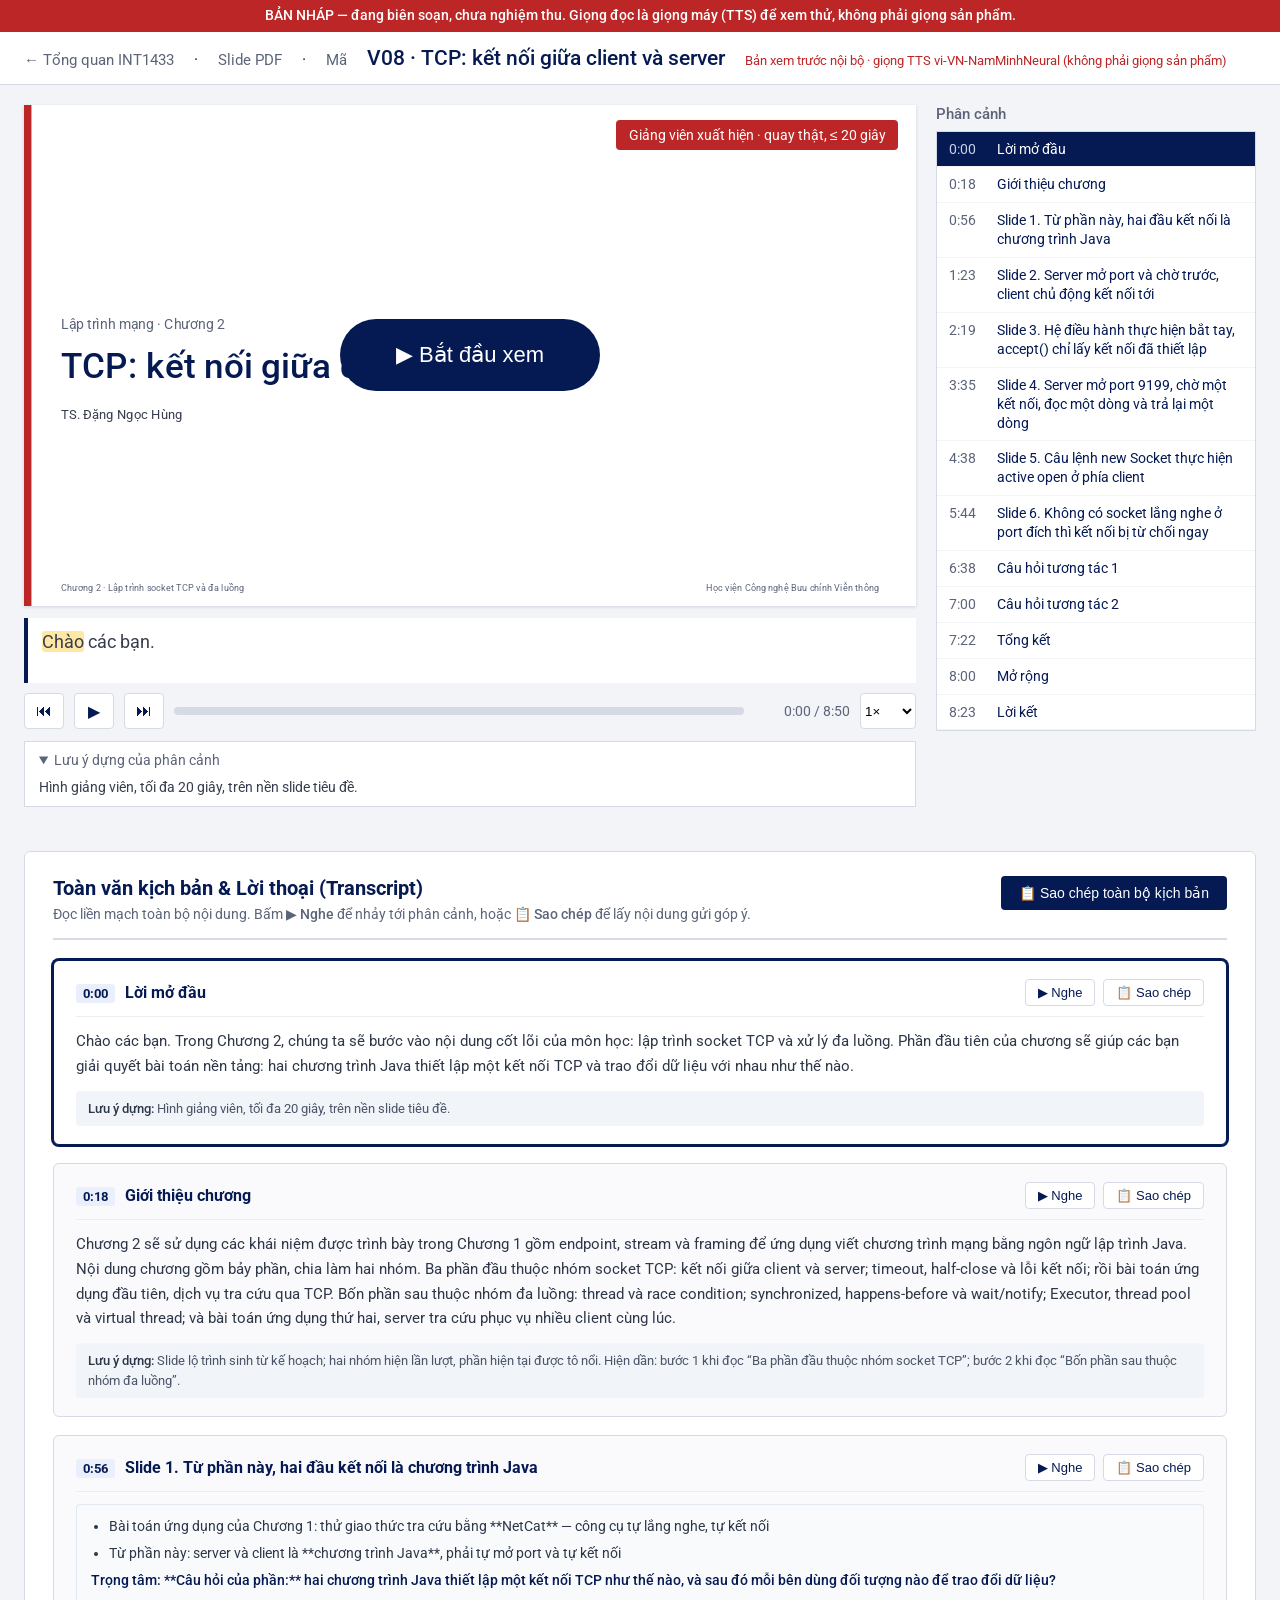
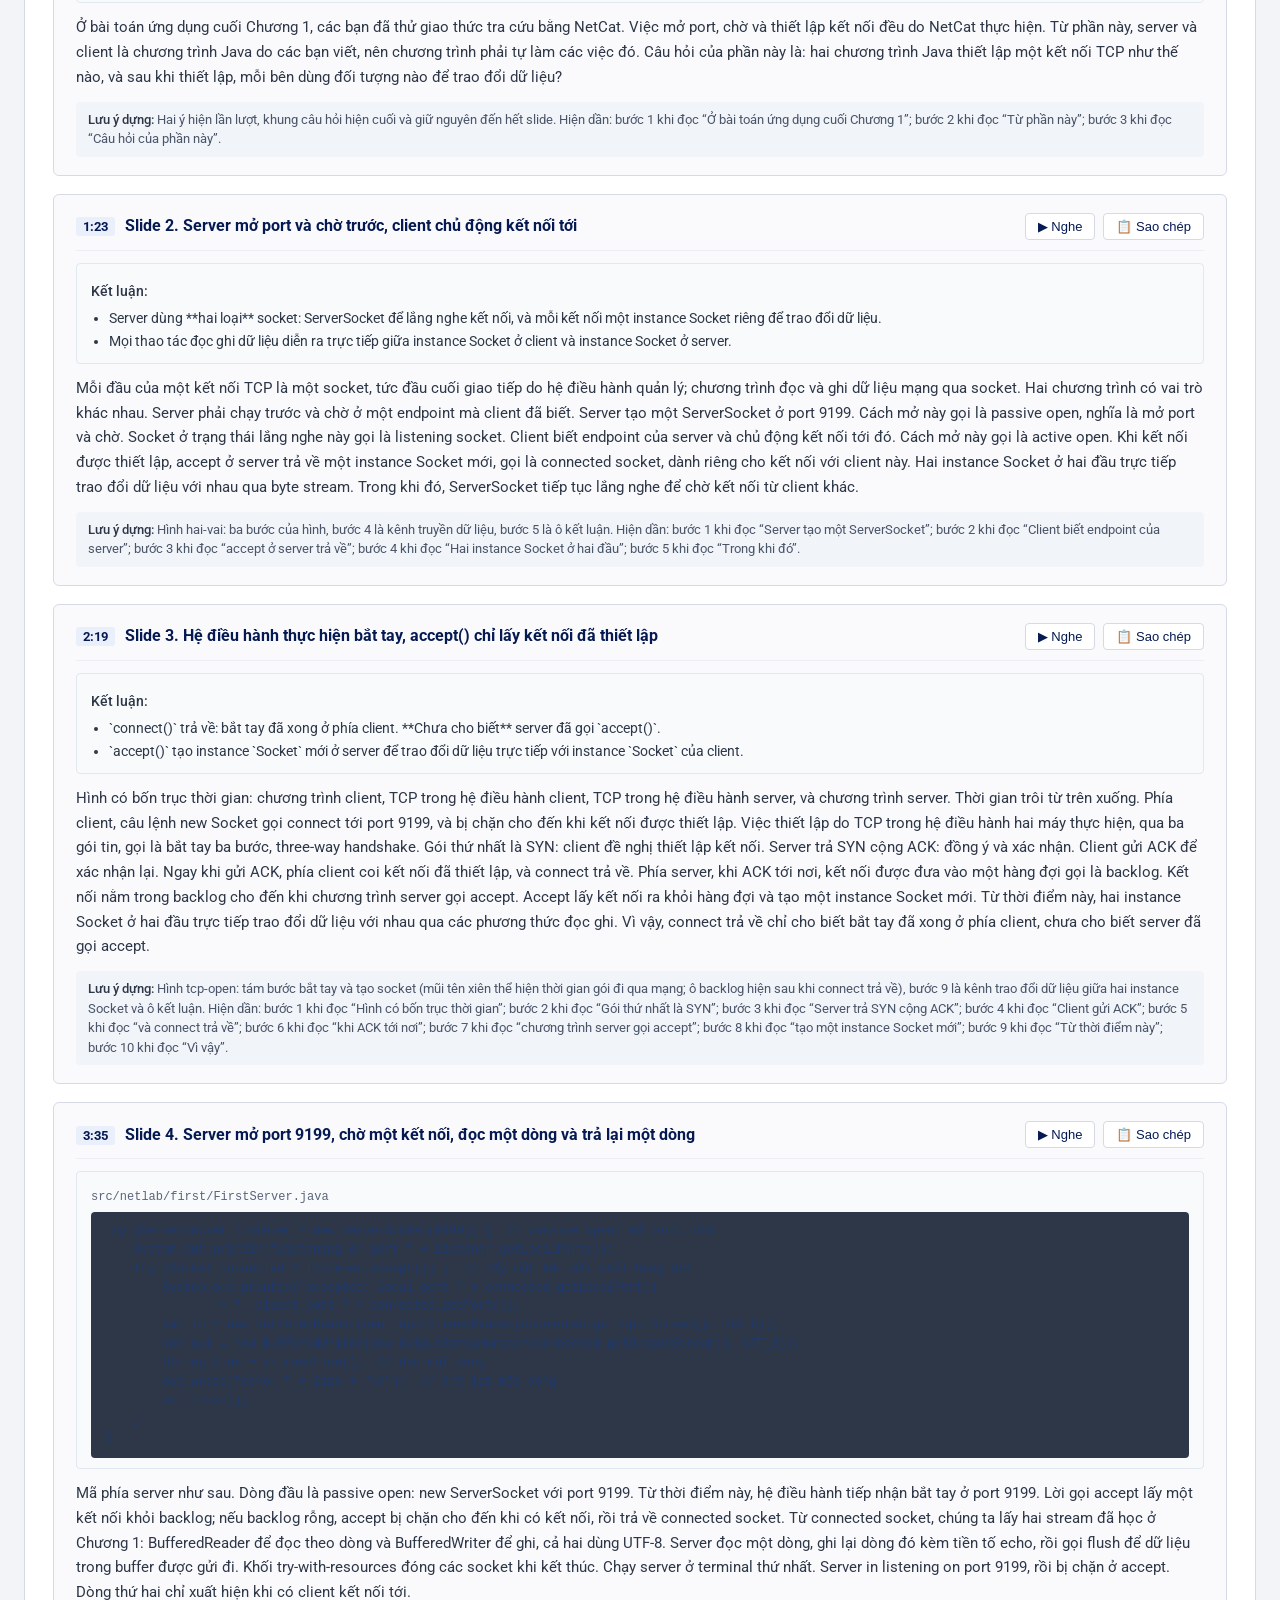
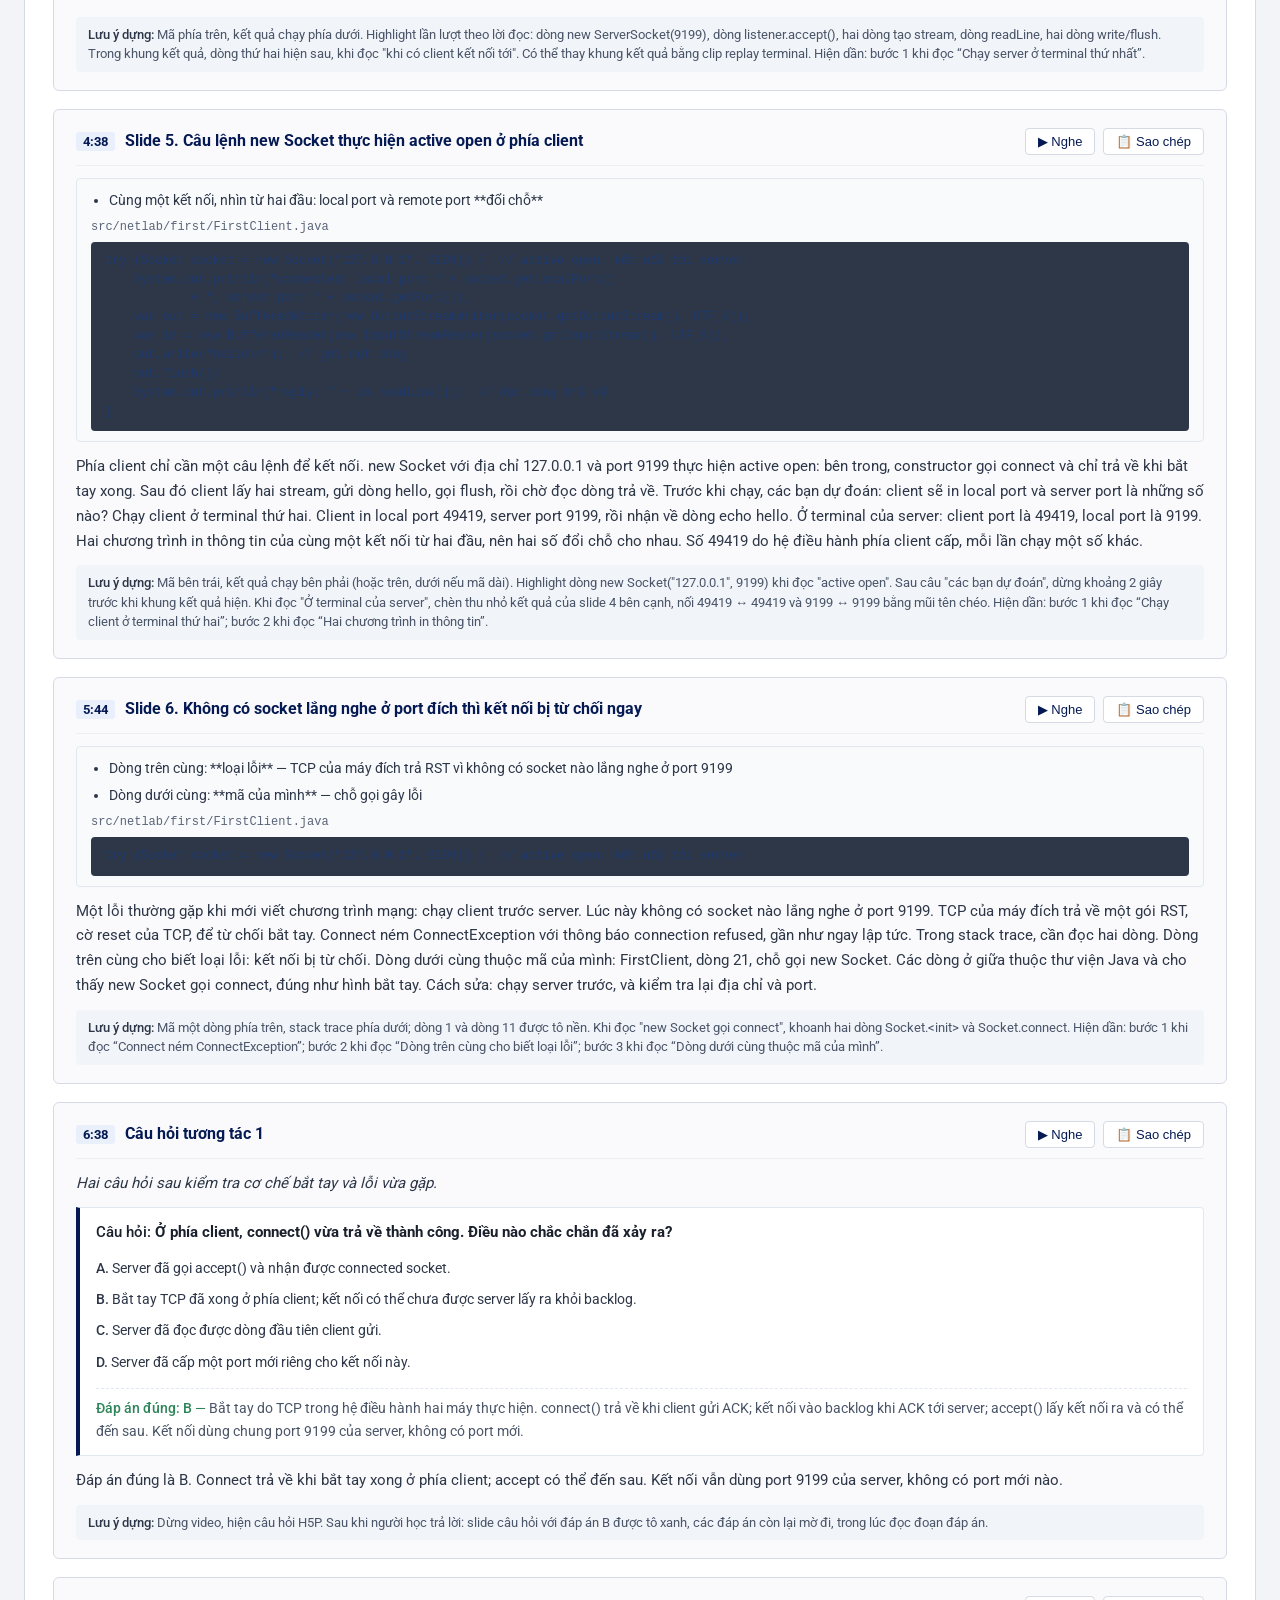
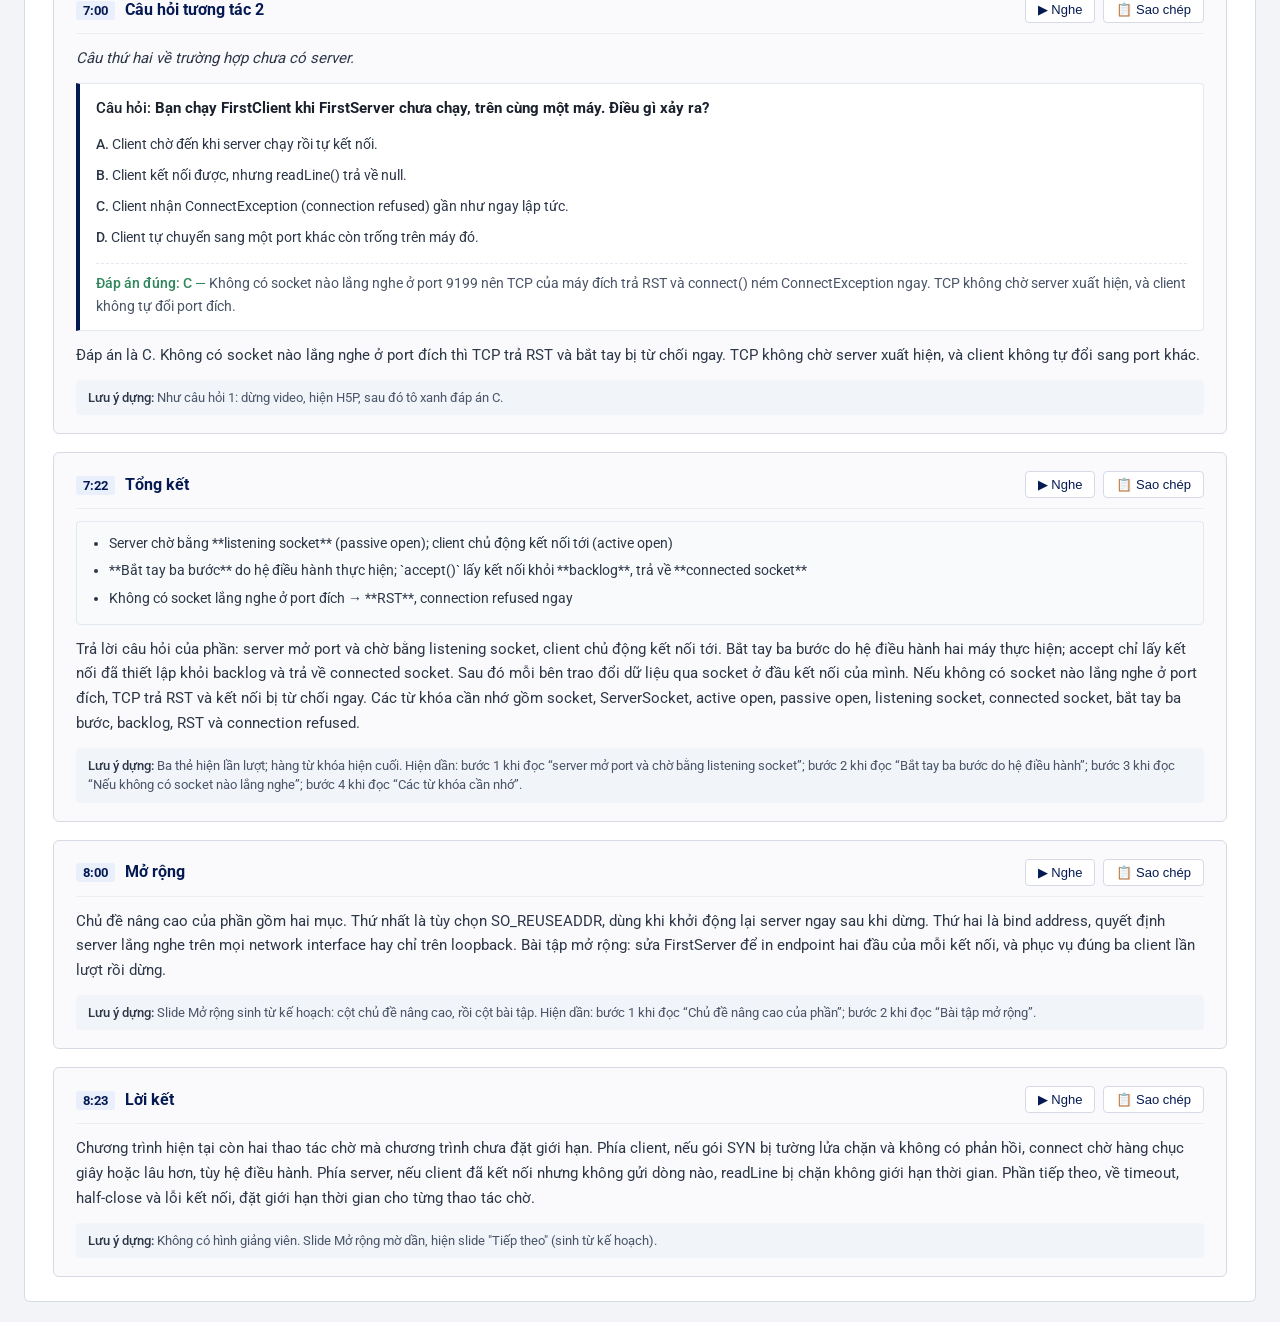
==== commit fac60e86: "Publish INT1433 from source 2a3f713-dirty" ====
--- a/docs/V08/index.html
+++ b/docs/V08/index.html
@@ -11,48 +11,70 @@
     <div class="khung-169"><div id="stage"><section class="slide tieu-de" id="S00"><main class=""><div class="chuong">Lập trình mạng · Chương 2</div><div class="ten">TCP: kết nối giữa client và server</div><div class="gv">TS. Đặng Ngọc Hùng</div></main><footer><span>Chương 2 · Lập trình socket TCP và đa luồng</span><span>Học viện Công nghệ Bưu chính Viễn thông</span></footer></section>
 <section class="slide noi-dung" id="CH"><header><h1>Chương 2: Lập trình socket TCP và đa luồng</h1></header><main class="bo-cuc-lo-trinh"><div class="lo-trinh" style="--cot: 2"><div class="chang" data-s="1"><div class="ten-chang"><span class="so">1</span>TCP</div><ol><li class="hien-tai"><span>Kết nối giữa client và server</span></li><li class=""><span>Timeout, half-close và lỗi kết nối</span></li><li class=""><span>Bài toán ứng dụng: dịch vụ tra cứu qua TCP</span></li></ol></div><div class="chang" data-s="2"><div class="ten-chang"><span class="so">2</span>Đa luồng</div><ol><li class=""><span>Thread và race condition</span></li><li class=""><span>Synchronized, happens-before và wait/notify</span></li><li class=""><span>Executor, thread pool và virtual thread</span></li><li class=""><span>Bài toán ứng dụng: server tra cứu phục vụ nhiều client</span></li></ol></div></div></main><footer><span>Chương 2 · Lập trình socket TCP và đa luồng</span><span>Học viện Công nghệ Bưu chính Viễn thông</span></footer></section>
 <section class="slide noi-dung" id="S01"><header><h1>Từ phần này, hai đầu kết nối là chương trình Java</h1></header><main class="bo-cuc-y"><ul class="y"><li data-s="1">Bài toán ứng dụng của Chương 1: thử giao thức tra cứu bằng <b>NetCat</b> — công cụ tự lắng nghe, tự kết nối</li><li data-s="2">Từ phần này: server và client là <b>chương trình Java</b>, phải tự mở port và tự kết nối</li></ul><div class="khung" data-s="3"><b>Câu hỏi của phần:</b> hai chương trình Java thiết lập một kết nối TCP như thế nào, và sau đó mỗi bên dùng đối tượng nào để trao đổi dữ liệu?</div></main><footer><span>Chương 2 · Lập trình socket TCP và đa luồng</span><span>Học viện Công nghệ Bưu chính Viễn thông</span></footer></section>
-<section class="slide noi-dung" id="S02"><header><h1>Server mở port và chờ trước, client chủ động kết nối tới</h1></header><main class="bo-cuc-hinh"><figure><svg xmlns="http://www.w3.org/2000/svg" viewBox="0 0 1760 560" role="img" font-family="Roboto, 'Segoe UI', sans-serif" aria-label="Server mở port 9199 và chờ bằng một listening socket (passive open); client chủ động kết nối tới 127.0.0.1:9199 (active open); accept() trả về một connected socket, nối với socket của client thành một kết nối TCP.">
+<section class="slide noi-dung" id="S02"><header><h1>Server mở port và chờ trước, client chủ động kết nối tới</h1></header><main class="bo-cuc-hinh"><figure><svg xmlns="http://www.w3.org/2000/svg" viewBox="0 0 1760 460" role="img" font-family="Roboto, 'Segoe UI', sans-serif" aria-label="Server mở port 9199 bằng ServerSocket để lắng nghe. Client chủ động kết nối tới. Khi kết nối thành công, accept() tạo một instance Socket mới ở server; hai instance Socket ở hai đầu trực tiếp giao tiếp với nhau qua byte stream.">
   <defs>
-    <marker id="hv-navy" viewBox="0 0 12 12" refX="11" refY="6" markerWidth="18" markerHeight="18" markerUnits="userSpaceOnUse" orient="auto-start-reverse"><path d="M0,0 L12,6 L0,12 z" fill="#051A53"/></marker>
-    <marker id="hv-ok" viewBox="0 0 12 12" refX="11" refY="6" markerWidth="18" markerHeight="18" markerUnits="userSpaceOnUse" orient="auto-start-reverse"><path d="M0,0 L12,6 L0,12 z" fill="#2F855A"/></marker>
+    <marker id="hv-navy" viewBox="0 0 12 12" refX="11" refY="6" markerWidth="16" markerHeight="16" markerUnits="userSpaceOnUse" orient="auto-start-reverse"><path d="M0,0 L12,6 L0,12 z" fill="#051A53"/></marker>
+    <marker id="hv-ok" viewBox="0 0 12 12" refX="11" refY="6" markerWidth="16" markerHeight="16" markerUnits="userSpaceOnUse" orient="auto-start-reverse"><path d="M0,0 L12,6 L0,12 z" fill="#2F855A"/></marker>
+    <marker id="hv-gold" viewBox="0 0 12 12" refX="11" refY="6" markerWidth="16" markerHeight="16" markerUnits="userSpaceOnUse" orient="auto-start-reverse"><path d="M0,0 L12,6 L0,12 z" fill="#8A6508"/></marker>
   </defs>
 
   <!-- ① server: passive open -->
   <g data-s="1">
-    <rect x="1176" y="20" width="520" height="96" rx="4" fill="#EEF2FB" stroke="#051A53" stroke-width="2.5"/>
-    <text x="1436" y="60" text-anchor="middle" font-size="28" font-weight="500" fill="#051A53">Server</text>
-    <text x="1436" y="96" text-anchor="middle" font-size="22" fill="#373D4E" font-family="Consolas, monospace">new ServerSocket(9199)</text>
-    <line x1="1436" y1="116" x2="1436" y2="170" stroke="#9AA3B8" stroke-width="2" stroke-dasharray="6 6"/>
-    <rect x="1216" y="170" width="440" height="116" rx="6" fill="#FFF6DD" stroke="#8A6508" stroke-width="2.5"/>
-    <text x="1436" y="214" text-anchor="middle" font-size="28" font-weight="500" fill="#6B4E06">listening socket</text>
-    <text x="1436" y="256" text-anchor="middle" font-size="23" fill="#6B4E06">passive open: mở port 9199, chờ</text>
+    <rect x="1176" y="20" width="520" height="84" rx="4" fill="#EEF2FB" stroke="#051A53" stroke-width="2.5"/>
+    <text x="1436" y="56" text-anchor="middle" font-size="28" font-weight="500" fill="#051A53">Ứng dụng server</text>
+    <text x="1436" y="88" text-anchor="middle" font-size="21" fill="#373D4E" font-family="Consolas, monospace">new ServerSocket(9199)</text>
+
+    <line x1="1436" y1="104" x2="1436" y2="136" stroke="#9AA3B8" stroke-width="2" stroke-dasharray="6 6"/>
+    <rect x="1206" y="136" width="460" height="96" rx="6" fill="#FFF6DD" stroke="#8A6508" stroke-width="2.5"/>
+    <text x="1436" y="174" text-anchor="middle" font-size="26" font-weight="500" fill="#6B4E06">ServerSocket (:9199) · listening socket</text>
+    <text x="1436" y="210" text-anchor="middle" font-size="21" fill="#6B4E06">passive open: mở port và tiếp tục lắng nghe</text>
   </g>
 
   <!-- ② client: active open -->
   <g data-s="2">
-    <rect x="64" y="20" width="520" height="96" rx="4" fill="#EEF2FB" stroke="#051A53" stroke-width="2.5"/>
-    <text x="324" y="60" text-anchor="middle" font-size="28" font-weight="500" fill="#051A53">Client</text>
-    <text x="324" y="96" text-anchor="middle" font-size="22" fill="#373D4E" font-family="Consolas, monospace">new Socket("127.0.0.1", 9199)</text>
-    <line x1="324" y1="116" x2="324" y2="170" stroke="#9AA3B8" stroke-width="2" stroke-dasharray="6 6"/>
-    <rect x="104" y="170" width="440" height="116" rx="6" fill="#EEF2FB" stroke="#051A53" stroke-width="2.5"/>
-    <text x="324" y="214" text-anchor="middle" font-size="28" font-weight="500" fill="#051A53">Socket</text>
-    <text x="324" y="256" text-anchor="middle" font-size="23" fill="#051A53">active open: chủ động kết nối</text>
-    <line x1="544" y1="228" x2="1204" y2="228" stroke="#051A53" stroke-width="3.5" marker-end="url(#hv-navy)"/>
-    <text x="874" y="212" text-anchor="middle" font-size="24" fill="#051A53">kết nối tới 127.0.0.1:9199</text>
-  </g>
-
-  <!-- ③ accept(): connected socket, một kết nối TCP -->
+    <rect x="64" y="20" width="520" height="84" rx="4" fill="#EEF2FB" stroke="#051A53" stroke-width="2.5"/>
+    <text x="324" y="56" text-anchor="middle" font-size="28" font-weight="500" fill="#051A53">Ứng dụng client</text>
+    <text x="324" y="88" text-anchor="middle" font-size="21" fill="#373D4E" font-family="Consolas, monospace">new Socket("127.0.0.1", 9199)</text>
+
+    <!-- Mũi tên active open kết nối tới server -->
+    <path d="M584,62 H880 V184 H1194" fill="none" stroke="#051A53" stroke-width="3" marker-end="url(#hv-navy)"/>
+    <text x="880" y="148" text-anchor="middle" font-size="22" font-weight="500" fill="#051A53">active open: chủ động kết nối tới :9199</text>
+  </g>
+
+  <!-- ③ accept() tạo instance socket mới ở server -->
   <g data-s="3">
-    <line x1="1436" y1="286" x2="1436" y2="400" stroke="#2F855A" stroke-width="3" stroke-dasharray="10 7" marker-end="url(#hv-ok)"/>
-    <text x="1456" y="352" font-size="23" fill="#2F855A" font-family="Consolas, monospace">accept()</text>
-    <rect x="1216" y="404" width="440" height="116" rx="6" fill="#EEF9F0" stroke="#2F855A" stroke-width="2.5"/>
-    <text x="1436" y="448" text-anchor="middle" font-size="28" font-weight="500" fill="#22603F">connected socket</text>
-    <text x="1436" y="490" text-anchor="middle" font-size="23" fill="#22603F">Socket mới, riêng cho client này</text>
-    <path d="M324,286 V462 H1216" fill="none" stroke="#2F855A" stroke-width="6"/>
-    <text x="770" y="446" text-anchor="middle" font-size="24" font-weight="500" fill="#2F855A">một kết nối TCP: dữ liệu đi ở đây</text>
-  </g>
-</svg></figure><div class="ket-luan" data-s="4"><p>Server dùng <b>hai loại</b> socket: listening socket để chờ kết nối, và mỗi kết nối một connected socket để trao đổi dữ liệu.</p></div></main><footer><span>Chương 2 · Lập trình socket TCP và đa luồng</span><span>Học viện Công nghệ Bưu chính Viễn thông</span></footer></section>
-<section class="slide noi-dung" id="S03"><header><h1>Hệ điều hành thực hiện bắt tay, accept() chỉ lấy kết nối đã thiết lập</h1></header><main class="bo-cuc-hinh"><figure><svg xmlns="http://www.w3.org/2000/svg" viewBox="0 0 1760 680" role="img" font-family="Roboto, 'Segoe UI', sans-serif" aria-label="Client gọi connect; TCP trong hệ điều hành hai máy trao đổi SYN, SYN+ACK, ACK. Phía client: gửi ACK xong thì connect trả về. Phía server: ACK tới thì kết nối vào hàng đợi backlog; server gọi accept lấy kết nối ra và nhận một Socket mới.">
+    <!-- Mũi tên accept() từ listening socket sinh ra connected socket -->
+    <line x1="1436" y1="232" x2="1436" y2="304" stroke="#2F855A" stroke-width="3" marker-end="url(#hv-ok)"/>
+    <text x="1456" y="274" font-size="22" font-weight="500" fill="#22603F" font-family="Consolas, monospace">accept() tạo instance mới</text>
+
+    <!-- ServerSocket quay lại tiếp tục lắng nghe -->
+    <path d="M1666,170 C1710,170 1710,136 1676,136" fill="none" stroke="#8A6508" stroke-width="2.5" stroke-dasharray="6 5" marker-end="url(#hv-gold)"/>
+
+    <!-- Instance Socket tại Server -->
+    <rect x="1206" y="308" width="460" height="110" rx="6" fill="#EEF9F0" stroke="#2F855A" stroke-width="2.5"/>
+    <text x="1436" y="348" text-anchor="middle" font-size="26" font-weight="500" fill="#22603F">Instance Socket mới (:9199)</text>
+    <text x="1436" y="382" text-anchor="middle" font-size="21" fill="#22603F">connected socket: phục vụ riêng client này</text>
+    <text x="1436" y="406" text-anchor="middle" font-size="20" fill="#5B6478" font-family="Consolas, monospace">connected.getPort() = 49419</text>
+
+    <!-- Instance Socket tại Client -->
+    <line x1="324" y1="104" x2="324" y2="308" stroke="#9AA3B8" stroke-width="2" stroke-dasharray="6 6"/>
+    <rect x="94" y="308" width="460" height="110" rx="6" fill="#EEF9F0" stroke="#2F855A" stroke-width="2.5"/>
+    <text x="324" y="348" text-anchor="middle" font-size="26" font-weight="500" fill="#22603F">Instance Socket ở client</text>
+    <text x="324" y="382" text-anchor="middle" font-size="21" fill="#22603F">port ngẫu nhiên hệ điều hành cấp (vd: :49419)</text>
+    <text x="324" y="406" text-anchor="middle" font-size="20" fill="#5B6478" font-family="Consolas, monospace">socket.getPort() = 9199</text>
+  </g>
+
+  <!-- ④ Giao tiếp trực tiếp giữa hai instance socket -->
+  <g data-s="4">
+    <!-- Đường truyền dữ liệu hai chiều -->
+    <line x1="564" y1="346" x2="1194" y2="346" stroke="#2F855A" stroke-width="3.5" marker-end="url(#hv-ok)"/>
+    <text x="880" y="334" text-anchor="middle" font-size="22" font-weight="500" fill="#22603F">Dữ liệu gửi: OutputStream (client) → InputStream (server)</text>
+
+    <line x1="1194" y1="384" x2="564" y2="384" stroke="#2F855A" stroke-width="3.5" marker-end="url(#hv-ok)"/>
+    <text x="880" y="416" text-anchor="middle" font-size="22" font-weight="500" fill="#22603F">Dữ liệu trả về: OutputStream (server) → InputStream (client)</text>
+  </g>
+</svg></figure><div class="ket-luan" data-s="5"><p>Server dùng <b>hai loại</b> socket: ServerSocket để lắng nghe kết nối, và mỗi kết nối một instance Socket riêng để trao đổi dữ liệu.</p><p>Mọi thao tác đọc ghi dữ liệu diễn ra trực tiếp giữa instance Socket ở client và instance Socket ở server.</p></div></main><footer><span>Chương 2 · Lập trình socket TCP và đa luồng</span><span>Học viện Công nghệ Bưu chính Viễn thông</span></footer></section>
+<section class="slide noi-dung" id="S03"><header><h1>Hệ điều hành thực hiện bắt tay, accept() chỉ lấy kết nối đã thiết lập</h1></header><main class="bo-cuc-hinh"><figure><svg xmlns="http://www.w3.org/2000/svg" viewBox="0 0 1760 760" role="img" font-family="Roboto, 'Segoe UI', sans-serif" aria-label="Client gọi connect; TCP trong hệ điều hành hai máy trao đổi SYN, SYN+ACK, ACK. Phía client: gửi ACK xong thì connect trả về. Phía server: ACK tới thì kết nối vào hàng đợi backlog; server gọi accept lấy kết nối ra và nhận một instance Socket mới. Sau đó hai instance Socket trao đổi dữ liệu trực tiếp với nhau.">
   <defs>
     <marker id="to-navy" viewBox="0 0 12 12" refX="11" refY="6" markerWidth="18" markerHeight="18" markerUnits="userSpaceOnUse" orient="auto-start-reverse"><path d="M0,0 L12,6 L0,12 z" fill="#051A53"/></marker>
     <marker id="to-net" viewBox="0 0 12 12" refX="11" refY="6" markerWidth="18" markerHeight="18" markerUnits="userSpaceOnUse" orient="auto-start-reverse"><path d="M0,0 L12,6 L0,12 z" fill="#1F5FA8"/></marker>
@@ -61,14 +83,13 @@
 
   <!-- hai máy và vùng mạng -->
   <g data-s="1" font-size="22" fill="#5B6478">
-    <rect x="4" y="4" width="700" height="672" rx="6" fill="none" stroke="#9AA3B8" stroke-width="2" stroke-dasharray="8 6"/>
+    <rect x="4" y="4" width="700" height="752" rx="6" fill="none" stroke="#9AA3B8" stroke-width="2" stroke-dasharray="8 6"/>
     <text x="24" y="38">Máy client</text>
-    <rect x="1056" y="4" width="700" height="672" rx="6" fill="none" stroke="#9AA3B8" stroke-width="2" stroke-dasharray="8 6"/>
+    <rect x="1056" y="4" width="700" height="752" rx="6" fill="none" stroke="#9AA3B8" stroke-width="2" stroke-dasharray="8 6"/>
     <text x="1736" y="38" text-anchor="end">Máy server</text>
-    <text x="880" y="38" text-anchor="middle">mạng</text>
-    <text x="880" y="590" text-anchor="middle" font-size="20">thời gian trôi từ trên xuống</text>
-    <text x="880" y="618" text-anchor="middle" font-size="20">mũi tên xiên: gói đi qua mạng</text>
-    <text x="880" y="646" text-anchor="middle" font-size="20">mất thời gian</text>
+    <text x="880" y="38" text-anchor="middle">môi trường mạng</text>
+    <text x="880" y="555" text-anchor="middle" font-size="20">thời gian trôi từ trên xuống</text>
+    <text x="880" y="583" text-anchor="middle" font-size="20">mũi tên xiên: gói tin truyền qua mạng</text>
   </g>
 
   <!-- bốn đầu lifeline -->
@@ -90,10 +111,10 @@
     <text x="1566" y="136" text-anchor="middle" font-size="21" fill="#373D4E" font-family="Consolas, monospace">ServerSocket :9199</text>
 
     <g stroke="#9AA3B8" stroke-width="2" stroke-dasharray="6 8">
-      <line x1="194" y1="156" x2="194" y2="626"/>
-      <line x1="544" y1="156" x2="544" y2="626"/>
-      <line x1="1216" y1="156" x2="1216" y2="626"/>
-      <line x1="1566" y1="156" x2="1566" y2="626"/>
+      <line x1="194" y1="156" x2="194" y2="730"/>
+      <line x1="544" y1="156" x2="544" y2="730"/>
+      <line x1="1216" y1="156" x2="1216" y2="730"/>
+      <line x1="1566" y1="156" x2="1566" y2="730"/>
     </g>
   </g>
 
@@ -133,26 +154,44 @@
 
   <!-- phía server: ACK tới, kết nối vào backlog -->
   <g data-s="6">
-    <rect x="1236" y="404" width="300" height="104" rx="4" fill="#FFF6DD" stroke="#8A6508" stroke-width="2.5"/>
-    <text x="1256" y="436" font-size="22" font-weight="500" fill="#6B4E06">hàng đợi backlog</text>
-    <rect x="1256" y="452" width="260" height="40" rx="3" fill="#FFFFFF" stroke="#8A6508" stroke-width="2"/>
-    <text x="1386" y="480" text-anchor="middle" font-size="20" fill="#6B4E06">kết nối đã bắt tay xong</text>
+    <rect x="1236" y="404" width="300" height="96" rx="4" fill="#FFF6DD" stroke="#8A6508" stroke-width="2.5"/>
+    <text x="1256" y="434" font-size="22" font-weight="500" fill="#6B4E06">hàng đợi backlog</text>
+    <rect x="1256" y="446" width="260" height="38" rx="3" fill="#FFFFFF" stroke="#8A6508" stroke-width="2"/>
+    <text x="1386" y="472" text-anchor="middle" font-size="20" fill="#6B4E06">kết nối đã bắt tay xong</text>
     <line x1="1216" y1="404" x2="1236" y2="420" stroke="#8A6508" stroke-width="2.5"/>
   </g>
 
-  <!-- ⑥⑦ ứng dụng server lấy kết nối ra -->
+  <!-- ⑥⑦ ứng dụng server lấy kết nối ra và nhận instance Socket mới -->
   <g data-s="7">
-    <rect x="1556" y="534" width="20" height="80" rx="3" fill="#EEF2FB" stroke="#051A53" stroke-width="2"/>
-    <line x1="1556" y1="544" x2="1226" y2="544" stroke="#051A53" stroke-width="3.5" marker-end="url(#to-navy)"/>
-    <text x="1470" y="532" text-anchor="middle" font-size="24" fill="#051A53"><tspan>⑥ </tspan><tspan font-family="Consolas, monospace">accept()</tspan></text>
-    <line x1="1272" y1="508" x2="1272" y2="536" stroke="#8A6508" stroke-width="2.5" stroke-dasharray="6 5"/>
-    <text x="1284" y="528" font-size="20" fill="#6B4E06">lấy ra</text>
+    <rect x="1556" y="506" width="20" height="74" rx="3" fill="#EEF2FB" stroke="#051A53" stroke-width="2"/>
+    <line x1="1556" y1="516" x2="1226" y2="516" stroke="#051A53" stroke-width="3.5" marker-end="url(#to-navy)"/>
+    <text x="1470" y="506" text-anchor="middle" font-size="24" fill="#051A53"><tspan>⑥ </tspan><tspan font-family="Consolas, monospace">accept()</tspan></text>
+    <line x1="1272" y1="484" x2="1272" y2="510" stroke="#8A6508" stroke-width="2.5" stroke-dasharray="6 5"/>
+    <text x="1284" y="502" font-size="20" fill="#6B4E06">lấy ra</text>
   </g>
   <g data-s="8">
-    <line x1="1226" y1="604" x2="1546" y2="604" stroke="#2F855A" stroke-width="3" stroke-dasharray="10 7" marker-end="url(#to-ok)"/>
-    <text x="1391" y="592" text-anchor="middle" font-size="24" fill="#1E5B3E">⑦ <tspan font-family="Consolas, monospace">Socket</tspan> mới (connected)</text>
-  </g>
-</svg></figure><div class="ket-luan" data-s="9"><p><code>connect()</code> trả về: bắt tay đã xong ở phía client. <b>Chưa cho biết</b> server đã gọi <code>accept()</code>.</p><p><code>accept()</code> không bắt tay. Nó lấy một kết nối đã thiết lập khỏi backlog và trả về connected socket.</p></div></main><footer><span>Chương 2 · Lập trình socket TCP và đa luồng</span><span>Học viện Công nghệ Bưu chính Viễn thông</span></footer></section>
+    <line x1="1226" y1="566" x2="1546" y2="566" stroke="#2F855A" stroke-width="3" stroke-dasharray="10 7" marker-end="url(#to-ok)"/>
+    <text x="1391" y="556" text-anchor="middle" font-size="24" font-weight="500" fill="#1E5B3E">⑦ Tạo instance <tspan font-family="Consolas, monospace">Socket</tspan> mới</text>
+  </g>
+
+  <!-- ⑧ Bước giao tiếp trực tiếp giữa hai instance Socket ở hai đầu -->
+  <g data-s="9">
+    <!-- Activation boxes cho 2 instance Socket -->
+    <rect x="180" y="616" width="28" height="96" rx="4" fill="#EEF9F0" stroke="#2F855A" stroke-width="2.5"/>
+    <rect x="1552" y="616" width="28" height="96" rx="4" fill="#EEF9F0" stroke="#2F855A" stroke-width="2.5"/>
+
+    <text x="194" y="604" text-anchor="middle" font-size="20" font-weight="500" fill="#22603F">Instance Socket (client)</text>
+    <text x="1566" y="604" text-anchor="middle" font-size="20" font-weight="500" fill="#22603F">Instance Socket (server)</text>
+
+    <!-- Đường dữ liệu 1: request -->
+    <line x1="208" y1="640" x2="1542" y2="640" stroke="#2F855A" stroke-width="3.5" marker-end="url(#to-ok)"/>
+    <text x="880" y="632" text-anchor="middle" font-size="22" font-weight="500" fill="#22603F">⑧ Client gửi dữ liệu (write) → Server nhận (read)</text>
+
+    <!-- Đường dữ liệu 2: response -->
+    <line x1="1542" y1="684" x2="208" y2="684" stroke="#2F855A" stroke-width="3.5" marker-end="url(#to-ok)"/>
+    <text x="880" y="712" text-anchor="middle" font-size="22" font-weight="500" fill="#22603F">Server phản hồi dữ liệu (write) → Client nhận (read)</text>
+  </g>
+</svg></figure><div class="ket-luan" data-s="10"><p><code>connect()</code> trả về: bắt tay đã xong ở phía client. <b>Chưa cho biết</b> server đã gọi <code>accept()</code>.</p><p><code>accept()</code> tạo instance <code>Socket</code> mới ở server để trao đổi dữ liệu trực tiếp với instance <code>Socket</code> của client.</p></div></main><footer><span>Chương 2 · Lập trình socket TCP và đa luồng</span><span>Học viện Công nghệ Bưu chính Viễn thông</span></footer></section>
 <section class="slide noi-dung" id="S04"><header><h1>Server mở port 9199, chờ một kết nối, đọc một dòng và trả lại một dòng</h1></header><main class="bo-cuc-ma"><div class="ma-hang doc"><pre class="ma"><span class="nhan">Java</span><span class="hl-k">try</span> (<span class="hl-t">ServerSocket</span> listener = <span class="hl-k">new</span> <span class="hl-m">ServerSocket</span>(<span class="hl-n">9199</span>)) {  <span class="hl-c">// passive open: mở port, chờ</span>
     <span class="hl-t">System</span>.out.<span class="hl-m">println</span>(<span class="hl-s">"</span><span class="hl-s">listening on port </span><span class="hl-s">"</span> + listener.<span class="hl-m">getLocalPort</span>());
     <span class="hl-k">try</span> (<span class="hl-t">Socket</span> connected = listener.<span class="hl-m">accept</span>()) {  <span class="hl-c">// lấy một kết nối khỏi hàng đợi</span>
@@ -233,13 +272,13 @@
   </header>
   <div class="canh-kb-noi-dung">
     
-    <div class="kb-thoai"><p>Chào các bạn. Mình bắt đầu Chương 2, lập trình socket TCP và đa luồng. Phần đầu tiên của chương trả lời câu hỏi: hai chương trình Java thiết lập một kết nối TCP với nhau như thế nào.</p></div>
+    <div class="kb-thoai"><p>Chào các bạn. Trong Chương 2, chúng ta sẽ bước vào nội dung cốt lõi của môn học: lập trình socket TCP và xử lý đa luồng. Phần đầu tiên của chương sẽ giúp các bạn giải quyết bài toán nền tảng: hai chương trình Java thiết lập một kết nối TCP và trao đổi dữ liệu với nhau như thế nào.</p></div>
     <div class="kb-dung"><b>Lưu ý dựng:</b> Hình giảng viên, tối đa 20 giây, trên nền slide tiêu đề.</div>
   </div>
 </article><article class="canh-kb" id="kb-canh-1" data-index="1">
   <header class="canh-kb-head">
     <div class="canh-kb-tieu-de">
-      <span class="canh-tg">0:13</span>
+      <span class="canh-tg">0:18</span>
       <h3>Giới thiệu chương</h3>
     </div>
     <div class="canh-kb-nut">
@@ -249,14 +288,14 @@
   </header>
   <div class="canh-kb-noi-dung">
     
-    <div class="kb-thoai"><p>Chương 2 dùng endpoint, byte stream và framing theo dòng của Chương 1 để viết chương trình mạng bằng Java. Chương gồm bảy phần, chia hai chặng. Ba phần đầu thuộc chặng TCP: kết nối giữa client và server; timeout, half-close và lỗi kết nối; rồi bài toán ứng dụng đầu tiên, dịch vụ tra cứu qua TCP. Bốn phần sau thuộc chặng đa luồng: thread và race condition; synchronized, happens-before và wait/notify; Executor, thread pool và virtual thread; và bài toán ứng dụng thứ hai, server tra cứu phục vụ nhiều client cùng lúc.</p></div>
-    <div class="kb-dung"><b>Lưu ý dựng:</b> Slide lộ trình sinh từ kế hoạch; hai chặng hiện lần lượt, phần hiện tại được tô nổi.
-Hiện dần: bước 1 khi đọc “Ba phần đầu thuộc chặng TCP”; bước 2 khi đọc “Bốn phần sau thuộc chặng đa luồng”.</div>
+    <div class="kb-thoai"><p>Chương 2 sẽ sử dụng các khái niệm được trình bày trong Chương 1 gồm endpoint, stream và framing để ứng dụng viết chương trình mạng bằng ngôn ngữ lập trình Java. Nội dung chương gồm bảy phần, chia làm hai nhóm. Ba phần đầu thuộc nhóm socket TCP: kết nối giữa client và server; timeout, half-close và lỗi kết nối; rồi bài toán ứng dụng đầu tiên, dịch vụ tra cứu qua TCP. Bốn phần sau thuộc nhóm đa luồng: thread và race condition; synchronized, happens-before và wait/notify; Executor, thread pool và virtual thread; và bài toán ứng dụng thứ hai, server tra cứu phục vụ nhiều client cùng lúc.</p></div>
+    <div class="kb-dung"><b>Lưu ý dựng:</b> Slide lộ trình sinh từ kế hoạch; hai nhóm hiện lần lượt, phần hiện tại được tô nổi.
+Hiện dần: bước 1 khi đọc “Ba phần đầu thuộc nhóm socket TCP”; bước 2 khi đọc “Bốn phần sau thuộc nhóm đa luồng”.</div>
   </div>
 </article><article class="canh-kb" id="kb-canh-2" data-index="2">
   <header class="canh-kb-head">
     <div class="canh-kb-tieu-de">
-      <span class="canh-tg">0:48</span>
+      <span class="canh-tg">0:56</span>
       <h3>Slide 1. Từ phần này, hai đầu kết nối là chương trình Java</h3>
     </div>
     <div class="canh-kb-nut">
@@ -273,7 +312,7 @@
 </article><article class="canh-kb" id="kb-canh-3" data-index="3">
   <header class="canh-kb-head">
     <div class="canh-kb-tieu-de">
-      <span class="canh-tg">1:14</span>
+      <span class="canh-tg">1:23</span>
       <h3>Slide 2. Server mở port và chờ trước, client chủ động kết nối tới</h3>
     </div>
     <div class="canh-kb-nut">
@@ -282,15 +321,15 @@
     </div>
   </header>
   <div class="canh-kb-noi-dung">
-    <div class="kb-slide-box"><div class="kb-slide-kl"><b>Kết luận:</b><ul><li>Server dùng **hai loại** socket: listening socket để chờ kết nối, và mỗi kết nối một connected socket để trao đổi dữ liệu.</li></ul></div></div>
-    <div class="kb-thoai"><p>Mỗi đầu của một kết nối TCP là một socket, tức đầu cuối giao tiếp do hệ điều hành quản lý; chương trình đọc và ghi dữ liệu mạng qua socket. Hai chương trình có vai trò khác nhau. Server phải chạy trước và chờ ở một endpoint mà client đã biết. Server tạo một ServerSocket ở port 9199. Cách mở này gọi là passive open, nghĩa là mở port và chờ. Socket ở trạng thái lắng nghe này gọi là listening socket. Client biết endpoint của server và chủ động kết nối tới đó. Cách mở này gọi là active open. Khi kết nối được thiết lập, server nhận về một Socket mới, gọi là connected socket, dành riêng cho kết nối với client này. Dữ liệu đi qua cặp socket ở hai đầu kết nối. Listening socket không trao đổi dữ liệu mà tiếp tục chờ kết nối từ client khác.</p></div>
-    <div class="kb-dung"><b>Lưu ý dựng:</b> Hình hai-vai: ba bước của hình, bước 4 là ô kết luận.
-Hiện dần: bước 1 khi đọc “Server tạo một ServerSocket”; bước 2 khi đọc “Client biết endpoint của server”; bước 3 khi đọc “Khi kết nối được thiết lập”; bước 4 khi đọc “Listening socket không trao đổi dữ liệu”.</div>
+    <div class="kb-slide-box"><div class="kb-slide-kl"><b>Kết luận:</b><ul><li>Server dùng **hai loại** socket: ServerSocket để lắng nghe kết nối, và mỗi kết nối một instance Socket riêng để trao đổi dữ liệu.</li><li>Mọi thao tác đọc ghi dữ liệu diễn ra trực tiếp giữa instance Socket ở client và instance Socket ở server.</li></ul></div></div>
+    <div class="kb-thoai"><p>Mỗi đầu của một kết nối TCP là một socket, tức đầu cuối giao tiếp do hệ điều hành quản lý; chương trình đọc và ghi dữ liệu mạng qua socket. Hai chương trình có vai trò khác nhau. Server phải chạy trước và chờ ở một endpoint mà client đã biết. Server tạo một ServerSocket ở port 9199. Cách mở này gọi là passive open, nghĩa là mở port và chờ. Socket ở trạng thái lắng nghe này gọi là listening socket. Client biết endpoint của server và chủ động kết nối tới đó. Cách mở này gọi là active open. Khi kết nối được thiết lập, accept ở server trả về một instance Socket mới, gọi là connected socket, dành riêng cho kết nối với client này. Hai instance Socket ở hai đầu trực tiếp trao đổi dữ liệu với nhau qua byte stream. Trong khi đó, ServerSocket tiếp tục lắng nghe để chờ kết nối từ client khác.</p></div>
+    <div class="kb-dung"><b>Lưu ý dựng:</b> Hình hai-vai: ba bước của hình, bước 4 là kênh truyền dữ liệu, bước 5 là ô kết luận.
+Hiện dần: bước 1 khi đọc “Server tạo một ServerSocket”; bước 2 khi đọc “Client biết endpoint của server”; bước 3 khi đọc “accept ở server trả về”; bước 4 khi đọc “Hai instance Socket ở hai đầu”; bước 5 khi đọc “Trong khi đó”.</div>
   </div>
 </article><article class="canh-kb" id="kb-canh-4" data-index="4">
   <header class="canh-kb-head">
     <div class="canh-kb-tieu-de">
-      <span class="canh-tg">2:09</span>
+      <span class="canh-tg">2:19</span>
       <h3>Slide 3. Hệ điều hành thực hiện bắt tay, accept() chỉ lấy kết nối đã thiết lập</h3>
     </div>
     <div class="canh-kb-nut">
@@ -299,15 +338,15 @@
     </div>
   </header>
   <div class="canh-kb-noi-dung">
-    <div class="kb-slide-box"><div class="kb-slide-kl"><b>Kết luận:</b><ul><li>`connect()` trả về: bắt tay đã xong ở phía client. **Chưa cho biết** server đã gọi `accept()`.</li><li>`accept()` không bắt tay. Nó lấy một kết nối đã thiết lập khỏi backlog và trả về connected socket.</li></ul></div></div>
-    <div class="kb-thoai"><p>Hình có bốn trục thời gian: chương trình client, TCP trong hệ điều hành client, TCP trong hệ điều hành server, và chương trình server. Thời gian trôi từ trên xuống. Phía client, câu lệnh new Socket gọi connect tới port 9199, và bị chặn cho đến khi kết nối được thiết lập. Việc thiết lập do TCP trong hệ điều hành hai máy thực hiện, qua ba gói, gọi là bắt tay ba bước, three-way handshake. Gói thứ nhất là SYN, cờ đồng bộ số thứ tự: client đề nghị thiết lập kết nối. Server trả SYN cộng ACK, cờ xác nhận: đồng ý và xác nhận. Client gửi ACK để xác nhận lại. Ngay khi gửi ACK, phía client coi kết nối đã thiết lập, và connect trả về. Phía server, khi ACK tới nơi, kết nối được đưa vào một hàng đợi gọi là backlog. Kết nối nằm trong backlog cho đến khi chương trình server gọi accept. Accept lấy kết nối ra khỏi hàng đợi và trả về connected socket. Vì vậy, connect trả về chỉ cho biết bắt tay đã xong ở phía client, chưa cho biết server đã gọi accept.</p></div>
-    <div class="kb-dung"><b>Lưu ý dựng:</b> Hình tcp-open: tám bước của hình (mũi tên xiên thể hiện thời gian gói đi qua mạng; ô backlog hiện sau khi connect trả về), bước 9 là hai ô kết luận.
-Hiện dần: bước 1 khi đọc “Hình có bốn trục thời gian”; bước 2 khi đọc “Gói thứ nhất là SYN”; bước 3 khi đọc “Server trả SYN cộng ACK”; bước 4 khi đọc “Client gửi ACK”; bước 5 khi đọc “và connect trả về”; bước 6 khi đọc “khi ACK tới nơi”; bước 7 khi đọc “chương trình server gọi accept”; bước 8 khi đọc “trả về connected socket”; bước 9 khi đọc “Vì vậy”.</div>
+    <div class="kb-slide-box"><div class="kb-slide-kl"><b>Kết luận:</b><ul><li>`connect()` trả về: bắt tay đã xong ở phía client. **Chưa cho biết** server đã gọi `accept()`.</li><li>`accept()` tạo instance `Socket` mới ở server để trao đổi dữ liệu trực tiếp với instance `Socket` của client.</li></ul></div></div>
+    <div class="kb-thoai"><p>Hình có bốn trục thời gian: chương trình client, TCP trong hệ điều hành client, TCP trong hệ điều hành server, và chương trình server. Thời gian trôi từ trên xuống. Phía client, câu lệnh new Socket gọi connect tới port 9199, và bị chặn cho đến khi kết nối được thiết lập. Việc thiết lập do TCP trong hệ điều hành hai máy thực hiện, qua ba gói tin, gọi là bắt tay ba bước, three-way handshake. Gói thứ nhất là SYN: client đề nghị thiết lập kết nối. Server trả SYN cộng ACK: đồng ý và xác nhận. Client gửi ACK để xác nhận lại. Ngay khi gửi ACK, phía client coi kết nối đã thiết lập, và connect trả về. Phía server, khi ACK tới nơi, kết nối được đưa vào một hàng đợi gọi là backlog. Kết nối nằm trong backlog cho đến khi chương trình server gọi accept. Accept lấy kết nối ra khỏi hàng đợi và tạo một instance Socket mới. Từ thời điểm này, hai instance Socket ở hai đầu trực tiếp trao đổi dữ liệu với nhau qua các phương thức đọc ghi. Vì vậy, connect trả về chỉ cho biết bắt tay đã xong ở phía client, chưa cho biết server đã gọi accept.</p></div>
+    <div class="kb-dung"><b>Lưu ý dựng:</b> Hình tcp-open: tám bước bắt tay và tạo socket (mũi tên xiên thể hiện thời gian gói đi qua mạng; ô backlog hiện sau khi connect trả về), bước 9 là kênh trao đổi dữ liệu giữa hai instance Socket và ô kết luận.
+Hiện dần: bước 1 khi đọc “Hình có bốn trục thời gian”; bước 2 khi đọc “Gói thứ nhất là SYN”; bước 3 khi đọc “Server trả SYN cộng ACK”; bước 4 khi đọc “Client gửi ACK”; bước 5 khi đọc “và connect trả về”; bước 6 khi đọc “khi ACK tới nơi”; bước 7 khi đọc “chương trình server gọi accept”; bước 8 khi đọc “tạo một instance Socket mới”; bước 9 khi đọc “Từ thời điểm này”; bước 10 khi đọc “Vì vậy”.</div>
   </div>
 </article><article class="canh-kb" id="kb-canh-5" data-index="5">
   <header class="canh-kb-head">
     <div class="canh-kb-tieu-de">
-      <span class="canh-tg">3:02</span>
+      <span class="canh-tg">3:35</span>
       <h3>Slide 4. Server mở port 9199, chờ một kết nối, đọc một dòng và trả lại một dòng</h3>
     </div>
     <div class="canh-kb-nut">
@@ -335,7 +374,7 @@
 </article><article class="canh-kb" id="kb-canh-6" data-index="6">
   <header class="canh-kb-head">
     <div class="canh-kb-tieu-de">
-      <span class="canh-tg">4:05</span>
+      <span class="canh-tg">4:38</span>
       <h3>Slide 5. Câu lệnh new Socket thực hiện active open ở phía client</h3>
     </div>
     <div class="canh-kb-nut">
@@ -360,7 +399,7 @@
 </article><article class="canh-kb" id="kb-canh-7" data-index="7">
   <header class="canh-kb-head">
     <div class="canh-kb-tieu-de">
-      <span class="canh-tg">5:11</span>
+      <span class="canh-tg">5:44</span>
       <h3>Slide 6. Không có socket lắng nghe ở port đích thì kết nối bị từ chối ngay</h3>
     </div>
     <div class="canh-kb-nut">
@@ -377,7 +416,7 @@
 </article><article class="canh-kb" id="kb-canh-8" data-index="8">
   <header class="canh-kb-head">
     <div class="canh-kb-tieu-de">
-      <span class="canh-tg">6:05</span>
+      <span class="canh-tg">6:38</span>
       <h3>Câu hỏi tương tác 1</h3>
     </div>
     <div class="canh-kb-nut">
@@ -406,7 +445,7 @@
 </article><article class="canh-kb" id="kb-canh-9" data-index="9">
   <header class="canh-kb-head">
     <div class="canh-kb-tieu-de">
-      <span class="canh-tg">6:27</span>
+      <span class="canh-tg">7:00</span>
       <h3>Câu hỏi tương tác 2</h3>
     </div>
     <div class="canh-kb-nut">
@@ -435,7 +474,7 @@
 </article><article class="canh-kb" id="kb-canh-10" data-index="10">
   <header class="canh-kb-head">
     <div class="canh-kb-tieu-de">
-      <span class="canh-tg">6:49</span>
+      <span class="canh-tg">7:22</span>
       <h3>Tổng kết</h3>
     </div>
     <div class="canh-kb-nut">
@@ -452,7 +491,7 @@
 </article><article class="canh-kb" id="kb-canh-11" data-index="11">
   <header class="canh-kb-head">
     <div class="canh-kb-tieu-de">
-      <span class="canh-tg">7:27</span>
+      <span class="canh-tg">8:00</span>
       <h3>Mở rộng</h3>
     </div>
     <div class="canh-kb-nut">
@@ -469,7 +508,7 @@
 </article><article class="canh-kb" id="kb-canh-12" data-index="12">
   <header class="canh-kb-head">
     <div class="canh-kb-tieu-de">
-      <span class="canh-tg">7:50</span>
+      <span class="canh-tg">8:23</span>
       <h3>Lời kết</h3>
     </div>
     <div class="canh-kb-nut">
@@ -486,6 +525,6 @@
   </div>
 </section>
 </div>
-<script>const DATA = {"ma": "INT1433_V08", "tieu_de": "TCP: kết nối giữa client và server", "giong": "vi-VN-NamMinhNeural", "tong": 497.31, "scenes": [{"ten": "Lời mở đầu", "loai": "mo-dau", "slide": "S00", "dung": "Hình giảng viên, tối đa 20 giây, trên nền slide tiêu đề.", "start": 0.0, "audio": "audio/805d3afc9689d93c.mp3", "dur": 13.1, "words": [[0.1, "Chào", 0], [0.4, "các", 0], [0.613, "bạn.", 0], [1.85, "Mình", 1], [2.225, "bắt", 1], [2.375, "đầu", 1], [2.575, "Chương", 1], [2.825, "2,", 1], [3.362, "lập", 1], [3.612, "trình", 1], [3.837, "socket", 1], [4.263, "TCP", 1], [4.925, "và", 1], [5.138, "đa", 1], [5.35, "luồng.", 1], [6.5, "Phần", 2], [6.75, "đầu", 2], [6.9, "tiên", 2], [7.15, "của", 2], [7.263, "chương", 2], [7.513, "trả", 2], [7.688, "lời", 2], [7.838, "câu", 2], [8.037, "hỏi:", 2], [8.625, "hai", 2], [8.85, "chương", 2], [9.075, "trình", 2], [9.287, "Java", 2], [9.65, "thiết", 2], [9.863, "lập", 2], [10.05, "một", 2], [10.213, "kết", 2], [10.425, "nối", 2], [10.625, "TCP", 2], [11.238, "với", 2], [11.387, "nhau", 2], [11.65, "như", 2], [11.838, "thế", 2], [11.95, "nào.", 2]], "cues": [], "lang": 0.6}, {"ten": "Giới thiệu chương", "loai": "mo-chuong", "slide": "CH", "dung": "Slide lộ trình sinh từ kế hoạch; hai chặng hiện lần lượt, phần hiện tại được tô nổi.\nHiện dần: bước 1 khi đọc “Ba phần đầu thuộc chặng TCP”; bước 2 khi đọc “Bốn phần sau thuộc chặng đa luồng”.", "start": 13.7, "audio": "audio/0ef9f1a495751fd9.mp3", "dur": 34.42, "words": [[0.1, "Chương", 0], [0.487, "2", 0], [0.65, "dùng", 0], [0.925, "endpoint,", 0], [1.562, "byte", 0], [1.812, "stream", 0], [2.188, "và", 0], [2.337, "framing", 0], [2.913, "theo", 0], [3.087, "dòng", 0], [3.35, "của", 0], [3.475, "Chương", 0], [3.7, "1", 0], [3.9, "để", 0], [4.05, "viết", 0], [4.237, "chương", 0], [4.475, "trình", 0], [4.688, "mạng", 0], [4.938, "bằng", 0], [5.138, "Java.", 0], [6.438, "Chương", 1], [6.812, "gồm", 1], [7.037, "bảy", 1], [7.263, "phần,", 1], [7.775, "chia", 1], [8.088, "hai", 1], [8.3, "chặng.", 1], [9.55, "Ba", 2], [9.825, "phần", 2], [10.05, "đầu", 2], [10.225, "thuộc", 2], [10.412, "chặng", 2], [10.662, "TCP:", 2], [11.55, "kết", 2], [11.775, "nối", 2], [11.988, "giữa", 2], [12.2, "client", 2], [12.6, "và", 2], [12.725, "server;", 2], [13.488, "timeout,", 2], [14.175, "half-close", 2], [14.775, "và", 2], [14.912, "lỗi", 2], [15.1, "kết", 2], [15.325, "nối;", 2], [15.863, "rồi", 2], [16.113, "bài", 2], [16.275, "toán", 2], [16.562, "ứng", 2], [16.7, "dụng", 2], [16.913, "đầu", 2], [17.075, "tiên,", 2], [17.6, "dịch", 2], [17.812, "vụ", 2], [18.012, "tra", 2], [18.2, "cứu", 2], [18.45, "qua", 2], [18.675, "TCP.", 2], [20.15, "Bốn", 3], [20.438, "phần", 3], [20.637, "sau", 3], [20.837, "thuộc", 3], [21.012, "chặng", 3], [21.25, "đa", 3], [21.4, "luồng:", 3], [21.938, "thread", 3], [22.238, "và", 3], [22.387, "race", 3], [22.75, "condition;", 3], [23.712, "synchronized,", 3], [24.65, "happens-before", 3], [25.512, "và", 3], [25.688, "wait/notify;", 3], [27.212, "Executor,", 3], [28.05, "thread", 3], [28.3, "pool", 3], [28.575, "và", 3], [28.7, "virtual", 3], [29.087, "thread;", 3], [29.575, "và", 3], [29.775, "bài", 3], [29.913, "toán", 3], [30.2, "ứng", 3], [30.363, "dụng", 3], [30.575, "thứ", 3], [30.75, "hai,", 3], [31.238, "server", 3], [31.625, "tra", 3], [31.837, "cứu", 3], [32.075, "phục", 3], [32.275, "vụ", 3], [32.5, "nhiều", 3], [32.737, "client", 3], [33.112, "cùng", 3], [33.35, "lúc.", 3]], "cues": [9.55, 20.15], "lang": 0.6}, {"ten": "Slide 1. Từ phần này, hai đầu kết nối là chương trình Java", "loai": "slide", "slide": "S01", "dung": "Hai ý hiện lần lượt, khung câu hỏi hiện cuối và giữ nguyên đến hết slide.\nHiện dần: bước 1 khi đọc “Ở bài toán ứng dụng cuối Chương 1”; bước 2 khi đọc “Từ phần này”; bước 3 khi đọc “Câu hỏi của phần này”.", "start": 48.72, "audio": "audio/14b3a34a6e4dd241.mp3", "dur": 25.63, "words": [[0.1, "Ở", 0], [0.275, "bài", 0], [0.463, "toán", 0], [0.775, "ứng", 0], [0.938, "dụng", 0], [1.175, "cuối", 0], [1.4, "Chương", 0], [1.637, "1,", 0], [2.062, "các", 0], [2.25, "bạn", 0], [2.487, "đã", 0], [2.587, "thử", 0], [2.8, "giao", 0], [2.987, "thức", 0], [3.163, "tra", 0], [3.375, "cứu", 0], [3.675, "bằng", 0], [3.95, "NetCat.", 0], [5.225, "Việc", 1], [5.513, "mở", 1], [5.713, "port,", 1], [6.213, "chờ", 1], [6.525, "và", 1], [6.662, "thiết", 1], [6.875, "lập", 1], [7.088, "kết", 1], [7.263, "nối", 1], [7.55, "đều", 1], [7.763, "do", 1], [8.012, "NetCat", 1], [8.412, "thực", 1], [8.562, "hiện.", 1], [9.75, "Từ", 2], [10.0, "phần", 2], [10.188, "này,", 2], [10.537, "server", 2], [10.975, "và", 2], [11.125, "client", 2], [11.625, "là", 2], [11.812, "chương", 2], [12.05, "trình", 2], [12.275, "Java", 2], [12.7, "do", 2], [12.838, "các", 2], [13.012, "bạn", 2], [13.213, "viết,", 2], [13.713, "nên", 2], [14.012, "chương", 2], [14.25, "trình", 2], [14.475, "phải", 2], [14.613, "tự", 2], [14.812, "làm", 2], [15.05, "các", 2], [15.238, "việc", 2], [15.412, "đó.", 2], [16.613, "Câu", 3], [16.8, "hỏi", 3], [17.012, "của", 3], [17.15, "phần", 3], [17.337, "này", 3], [17.475, "là:", 3], [17.962, "hai", 3], [18.15, "chương", 3], [18.363, "trình", 3], [18.575, "Java", 3], [18.938, "thiết", 3], [19.137, "lập", 3], [19.312, "một", 3], [19.488, "kết", 3], [19.688, "nối", 3], [19.887, "TCP", 3], [20.512, "như", 3], [20.712, "thế", 3], [20.812, "nào,", 3], [21.275, "và", 3], [21.488, "sau", 3], [21.688, "khi", 3], [21.825, "thiết", 3], [22.012, "lập,", 3], [22.475, "mỗi", 3], [22.7, "bên", 3], [22.913, "dùng", 3], [23.1, "đối", 3], [23.262, "tượng", 3], [23.525, "nào", 3], [23.75, "để", 3], [23.863, "trao", 3], [24.025, "đổi", 3], [24.238, "dữ", 3], [24.425, "liệu?", 3]], "cues": [0.1, 9.75, 16.613], "lang": 0.6}, {"ten": "Slide 2. Server mở port và chờ trước, client chủ động kết nối tới", "loai": "slide", "slide": "S02", "dung": "Hình hai-vai: ba bước của hình, bước 4 là ô kết luận.\nHiện dần: bước 1 khi đọc “Server tạo một ServerSocket”; bước 2 khi đọc “Client biết endpoint của server”; bước 3 khi đọc “Khi kết nối được thiết lập”; bước 4 khi đọc “Listening socket không trao đổi dữ liệu”.", "start": 74.95, "audio": "audio/60a2241f23751e6c.mp3", "dur": 51.5, "words": [[0.1, "Mỗi", 0], [0.475, "đầu", 0], [0.688, "của", 0], [0.8, "một", 0], [0.988, "kết", 0], [1.175, "nối", 0], [1.387, "TCP", 0], [2.062, "là", 0], [2.225, "một", 0], [2.4, "socket,", 0], [3.062, "tức", 0], [3.263, "đầu", 0], [3.462, "cuối", 0], [3.663, "giao", 0], [3.85, "tiếp", 0], [4.138, "do", 0], [4.325, "hệ", 0], [4.487, "điều", 0], [4.65, "hành", 0], [4.85, "quản", 0], [5.075, "lý;", 0], [5.6, "chương", 0], [5.862, "trình", 0], [6.05, "đọc", 0], [6.225, "và", 0], [6.375, "ghi", 0], [6.55, "dữ", 0], [6.737, "liệu", 0], [6.963, "mạng", 0], [7.25, "qua", 0], [7.438, "socket.", 0], [8.725, "Hai", 1], [9.0, "chương", 1], [9.275, "trình", 1], [9.537, "có", 1], [9.675, "vai", 1], [9.863, "trò", 1], [10.113, "khác", 1], [10.363, "nhau.", 1], [11.512, "Server", 2], [12.0, "phải", 2], [12.175, "chạy", 2], [12.375, "trước", 2], [12.625, "và", 2], [12.762, "chờ", 2], [13.05, "ở", 2], [13.162, "một", 2], [13.45, "endpoint", 2], [13.85, "mà", 2], [14.025, "client", 2], [14.45, "đã", 2], [14.613, "biết.", 2], [15.7, "Server", 3], [16.15, "tạo", 3], [16.387, "một", 3], [16.587, "ServerSocket", 3], [17.363, "ở", 3], [17.45, "port", 3], [17.675, "9199.", 3], [20.012, "Cách", 4], [20.25, "mở", 4], [20.425, "này", 4], [20.637, "gọi", 4], [20.85, "là", 4], [21.0, "passive", 4], [21.575, "open,", 4], [22.312, "nghĩa", 4], [22.575, "là", 4], [22.725, "mở", 4], [22.95, "port", 4], [23.212, "và", 4], [23.363, "chờ.", 4], [24.538, "Socket", 5], [25.175, "ở", 5], [25.262, "trạng", 5], [25.5, "thái", 5], [25.7, "lắng", 5], [25.925, "nghe", 5], [26.1, "này", 5], [26.3, "gọi", 5], [26.512, "là", 5], [26.675, "listening", 5], [27.175, "socket.", 5], [28.475, "Client", 6], [28.887, "biết", 6], [29.163, "endpoint", 6], [29.538, "của", 6], [29.788, "server", 6], [30.262, "và", 6], [30.438, "chủ", 6], [30.625, "động", 6], [30.875, "kết", 6], [31.1, "nối", 6], [31.3, "tới", 6], [31.5, "đó.", 6], [32.7, "Cách", 7], [32.95, "mở", 7], [33.125, "này", 7], [33.35, "gọi", 7], [33.587, "là", 7], [33.812, "active", 7], [34.312, "open.", 7], [35.625, "Khi", 8], [35.888, "kết", 8], [36.112, "nối", 8], [36.325, "được", 8], [36.462, "thiết", 8], [36.625, "lập,", 8], [37.038, "server", 8], [37.438, "nhận", 8], [37.737, "về", 8], [37.837, "một", 8], [38.013, "Socket", 8], [38.413, "mới,", 8], [38.938, "gọi", 8], [39.212, "là", 8], [39.325, "connected", 8], [39.688, "socket,", 8], [40.362, "dành", 8], [40.638, "riêng", 8], [40.862, "cho", 8], [40.975, "kết", 8], [41.188, "nối", 8], [41.4, "với", 8], [41.55, "client", 8], [41.888, "này.", 8], [42.962, "Dữ", 9], [43.225, "liệu", 9], [43.475, "đi", 9], [43.638, "qua", 9], [43.85, "cặp", 9], [44.062, "socket", 9], [44.7, "ở", 9], [44.788, "hai", 9], [45.013, "đầu", 9], [45.212, "kết", 9], [45.45, "nối.", 9], [46.625, "Listening", 10], [47.15, "socket", 10], [47.587, "không", 10], [47.85, "trao", 10], [47.987, "đổi", 10], [48.188, "dữ", 10], [48.375, "liệu", 10], [48.638, "mà", 10], [48.8, "tiếp", 10], [49.025, "tục", 10], [49.225, "chờ", 10], [49.425, "kết", 10], [49.638, "nối", 10], [49.862, "từ", 10], [50.075, "client", 10], [50.388, "khác.", 10]], "cues": [15.7, 28.475, 35.625, 46.625], "lang": 2.6}, {"ten": "Slide 3. Hệ điều hành thực hiện bắt tay, accept() chỉ lấy kết nối đã thiết lập", "loai": "slide", "slide": "S03", "dung": "Hình tcp-open: tám bước của hình (mũi tên xiên thể hiện thời gian gói đi qua mạng; ô backlog hiện sau khi connect trả về), bước 9 là hai ô kết luận.\nHiện dần: bước 1 khi đọc “Hình có bốn trục thời gian”; bước 2 khi đọc “Gói thứ nhất là SYN”; bước 3 khi đọc “Server trả SYN cộng ACK”; bước 4 khi đọc “Client gửi ACK”; bước 5 khi đọc “và connect trả về”; bước 6 khi đọc “khi ACK tới nơi”; bước 7 khi đọc “chương trình server gọi accept”; bước 8 khi đọc “trả về connected socket”; bước 9 khi đọc “Vì vậy”.", "start": 129.05, "audio": "audio/a4a792791b49cff9.mp3", "dur": 51.12, "words": [[0.1, "Hình", 0], [0.375, "có", 0], [0.487, "bốn", 0], [0.725, "trục", 0], [0.912, "thời", 0], [1.075, "gian:", 0], [1.6, "chương", 0], [1.825, "trình", 0], [2.038, "client,", 0], [2.638, "TCP", 0], [3.263, "trong", 0], [3.575, "hệ", 0], [3.725, "điều", 0], [3.888, "hành", 0], [4.088, "client,", 0], [4.713, "TCP", 0], [5.35, "trong", 0], [5.662, "hệ", 0], [5.812, "điều", 0], [5.975, "hành", 0], [6.138, "server,", 0], [6.862, "và", 0], [7.112, "chương", 0], [7.362, "trình", 0], [7.562, "server.", 0], [8.85, "Thời", 1], [9.1, "gian", 1], [9.387, "trôi", 1], [9.625, "từ", 1], [9.9, "trên", 1], [10.137, "xuống.", 1], [11.363, "Phía", 2], [11.675, "client,", 2], [12.3, "câu", 2], [12.488, "lệnh", 2], [12.713, "new", 2], [12.912, "Socket", 2], [13.363, "gọi", 2], [13.575, "connect", 2], [13.963, "tới", 2], [14.175, "port", 2], [14.412, "9199,", 2], [16.1, "và", 2], [16.312, "bị", 2], [16.475, "chặn", 2], [16.75, "cho", 2], [16.875, "đến", 2], [17.05, "khi", 2], [17.212, "kết", 2], [17.425, "nối", 2], [17.637, "được", 2], [17.8, "thiết", 2], [17.975, "lập.", 2], [19.012, "Việc", 3], [19.288, "thiết", 3], [19.475, "lập", 3], [19.688, "do", 3], [19.887, "TCP", 3], [20.538, "trong", 3], [20.9, "hệ", 3], [21.062, "điều", 3], [21.238, "hành", 3], [21.438, "hai", 3], [21.625, "máy", 3], [21.812, "thực", 3], [21.988, "hiện,", 3], [22.525, "qua", 3], [22.725, "ba", 3], [22.887, "gói,", 3], [23.45, "gọi", 3], [23.738, "là", 3], [23.837, "bắt", 3], [24.05, "tay", 3], [24.238, "ba", 3], [24.438, "bước,", 3], [24.95, "three-way", 3], [25.363, "handshake.", 3], [26.738, "Gói", 4], [27.038, "thứ", 4], [27.212, "nhất", 4], [27.488, "là", 4], [27.863, "SYN,", 4], [28.837, "cờ", 4], [29.2, "đồng", 4], [29.438, "bộ", 4], [29.613, "số", 4], [29.863, "thứ", 4], [30.012, "tự:", 4], [30.562, "client", 4], [31.05, "đề", 4], [31.2, "nghị", 4], [31.425, "thiết", 4], [31.663, "lập", 4], [31.863, "kết", 4], [32.05, "nối.", 4], [33.237, "Server", 5], [33.737, "trả", 5], [34.075, "SYN", 5], [34.737, "cộng", 5], [35.125, "ACK,", 5], [35.925, "cờ", 5], [36.2, "xác", 5], [36.462, "nhận:", 5], [36.962, "đồng", 5], [37.263, "ý", 5], [37.475, "và", 5], [37.6, "xác", 5], [37.85, "nhận.", 5], [39.0, "Client", 6], [39.462, "gửi", 6], [39.775, "ACK", 6], [40.425, "để", 6], [40.562, "xác", 6], [40.8, "nhận", 6], [41.025, "lại.", 6], [42.188, "Ngay", 7], [42.475, "khi", 7], [42.663, "gửi", 7], [42.975, "ACK,", 7], [43.862, "phía", 7], [44.15, "client", 7], [44.575, "coi", 7], [44.763, "kết", 7], [44.987, "nối", 7], [45.212, "đã", 7], [45.337, "thiết", 7], [45.538, "lập,", 7], [45.987, "và", 7], [46.225, "connect", 7], [46.663, "trả", 7], [46.9, "về.", 7], [48.025, "Phía", 8], [48.35, "server,", 8], [49.05, "khi", 8], [49.35, "ACK", 8], [49.913, "tới", 8], [50.125, "nơi,", 8], [50.65, "kết", 8], [50.862, "nối", 8], [51.1, "được", 8], [51.275, "đưa", 8], [51.475, "vào", 8], [51.6, "một", 8], [51.775, "hàng", 8], [51.987, "đợi", 8], [52.2, "gọi", 8], [52.2, "là", 8], [52.2, "backlog.", 8], [52.2, "Kết", 9], [52.2, "nối", 9], [52.2, "nằm", 9], [52.2, "trong", 9], [52.2, "backlog", 9], [52.2, "cho", 9], [52.2, "đến", 9], [52.2, "khi", 9], [52.2, "chương", 9], [52.2, "trình", 9], [52.2, "server", 9], [52.2, "gọi", 9], [52.2, "accept.", 9], [52.2, "Accept", 10], [52.2, "lấy", 10], [52.2, "kết", 10], [52.2, "nối", 10], [52.2, "ra", 10], [52.2, "khỏi", 10], [52.2, "hàng", 10], [52.2, "đợi", 10], [52.2, "và", 10], [52.2, "trả", 10], [52.2, "về", 10], [52.2, "connected", 10], [52.2, "socket.", 10], [52.2, "Vì", 11], [52.2, "vậy,", 11], [52.2, "connect", 11], [52.2, "trả", 11], [52.2, "về", 11], [52.2, "chỉ", 11], [52.2, "cho", 11], [52.2, "biết", 11], [52.2, "bắt", 11], [52.2, "tay", 11], [52.2, "đã", 11], [52.2, "xong", 11], [52.2, "ở", 11], [52.2, "phía", 11], [52.2, "client,", 11], [52.2, "chưa", 11], [52.2, "cho", 11], [52.2, "biết", 11], [52.2, "server", 11], [52.2, "đã", 11], [52.2, "gọi", 11], [52.2, "accept.", 11]], "cues": [0.1, 26.738, 33.237, 39.0, 45.987, 49.05, 52.2, 52.2, 52.2], "lang": 2.6}, {"ten": "Slide 4. Server mở port 9199, chờ một kết nối, đọc một dòng và trả lại một dòng", "loai": "slide", "slide": "S04", "dung": "Mã phía trên, kết quả chạy phía dưới. Highlight lần lượt theo lời đọc: dòng new ServerSocket(9199), dòng listener.accept(), hai dòng tạo stream, dòng readLine, hai dòng write/flush. Trong khung kết quả, dòng thứ hai hiện sau, khi đọc \"khi có client kết nối tới\". Có thể thay khung kết quả bằng clip replay terminal.\nHiện dần: bước 1 khi đọc “Chạy server ở terminal thứ nhất”.", "start": 182.77, "audio": "audio/2846ca56761f15d1.mp3", "dur": 53.18, "words": [[0.1, "Mã", 0], [0.512, "phía", 0], [0.75, "server", 0], [1.175, "như", 0], [1.4, "sau.", 0], [2.612, "Dòng", 1], [2.913, "đầu", 1], [3.112, "là", 1], [3.263, "passive", 1], [3.812, "open:", 1], [4.55, "new", 1], [4.825, "ServerSocket", 1], [5.575, "với", 1], [5.775, "port", 1], [6.013, "9199.", 1], [8.363, "Từ", 2], [8.537, "thời", 2], [8.7, "điểm", 2], [8.9, "này,", 2], [9.35, "hệ", 2], [9.537, "điều", 2], [9.675, "hành", 2], [9.887, "tiếp", 2], [10.125, "nhận", 2], [10.363, "bắt", 2], [10.55, "tay", 2], [10.8, "ở", 2], [10.938, "port", 2], [11.162, "9199.", 2], [13.537, "Lời", 3], [13.863, "gọi", 3], [14.113, "accept", 3], [14.575, "lấy", 3], [14.738, "một", 3], [14.912, "kết", 3], [15.113, "nối", 3], [15.312, "khỏi", 3], [15.537, "backlog;", 3], [16.212, "nếu", 3], [16.512, "backlog", 3], [16.938, "rỗng,", 3], [17.5, "accept", 3], [17.938, "bị", 3], [18.125, "chặn", 3], [18.4, "cho", 3], [18.525, "đến", 3], [18.725, "khi", 3], [18.938, "có", 3], [19.05, "kết", 3], [19.238, "nối,", 3], [19.738, "rồi", 3], [19.988, "trả", 3], [20.262, "về", 3], [20.387, "connected", 3], [20.75, "socket.", 3], [22.062, "Từ", 4], [22.363, "connected", 4], [22.725, "socket,", 4], [23.4, "chúng", 4], [23.625, "ta", 4], [23.837, "lấy", 4], [24.012, "hai", 4], [24.188, "stream", 4], [24.575, "đã", 4], [24.688, "học", 4], [24.925, "ở", 4], [25.012, "Chương", 4], [25.238, "1:", 4], [25.688, "BufferedReader", 4], [26.163, "để", 4], [26.275, "đọc", 4], [26.45, "theo", 4], [26.625, "dòng", 4], [26.887, "và", 4], [27.025, "BufferedWriter", 4], [27.825, "để", 4], [28.038, "ghi,", 4], [28.575, "cả", 4], [28.75, "hai", 4], [28.938, "dùng", 4], [29.212, "UTF-8.", 4], [30.95, "Server", 5], [31.438, "đọc", 5], [31.613, "một", 5], [31.788, "dòng,", 5], [32.263, "ghi", 5], [32.475, "lại", 5], [32.612, "dòng", 5], [32.812, "đó", 5], [33.0, "kèm", 5], [33.237, "tiền", 5], [33.462, "tố", 5], [33.712, "echo,", 5], [34.4, "rồi", 5], [34.65, "gọi", 5], [34.888, "flush", 5], [35.362, "để", 5], [35.513, "dữ", 5], [35.7, "liệu", 5], [35.938, "trong", 5], [36.163, "buffer", 5], [36.6, "được", 5], [36.775, "gửi", 5], [36.987, "đi.", 5], [38.087, "Khối", 6], [38.4, "try-with-resources", 6], [39.138, "đóng", 6], [39.362, "các", 6], [39.513, "socket", 6], [39.9, "khi", 6], [40.138, "kết", 6], [40.337, "thúc.", 6], [41.4, "Chạy", 7], [41.7, "server", 7], [42.087, "ở", 7], [42.275, "terminal", 7], [42.85, "thứ", 7], [43.025, "nhất.", 7], [44.112, "Server", 8], [44.575, "in", 8], [44.812, "listening", 8], [45.275, "on", 8], [45.45, "port", 8], [45.663, "9199,", 8], [47.362, "rồi", 8], [47.65, "bị", 8], [47.812, "chặn", 8], [48.125, "ở", 8], [48.237, "accept.", 8], [49.587, "Dòng", 9], [49.888, "thứ", 9], [50.062, "hai", 9], [50.275, "chỉ", 9], [50.413, "xuất", 9], [50.587, "hiện", 9], [50.837, "khi", 9], [51.038, "có", 9], [51.212, "client", 9], [51.525, "kết", 9], [51.775, "nối", 9], [51.938, "tới.", 9]], "cues": [41.4], "lang": 9.6}, {"ten": "Slide 5. Câu lệnh new Socket thực hiện active open ở phía client", "loai": "slide", "slide": "S05", "dung": "Mã bên trái, kết quả chạy bên phải (hoặc trên, dưới nếu mã dài). Highlight dòng new Socket(\"127.0.0.1\", 9199) khi đọc \"active open\". Sau câu \"các bạn dự đoán\", dừng khoảng 2 giây trước khi khung kết quả hiện. Khi đọc \"Ở terminal của server\", chèn thu nhỏ kết quả của slide 4 bên cạnh, nối 49419 ↔ 49419 và 9199 ↔ 9199 bằng mũi tên chéo.\nHiện dần: bước 1 khi đọc “Chạy client ở terminal thứ hai”; bước 2 khi đọc “Hai chương trình in thông tin”.", "start": 245.55, "audio": "audio/b9a5d1a7c5d8d02c.mp3", "dur": 56.16, "words": [[0.1, "Phía", 0], [0.425, "client", 0], [0.838, "chỉ", 0], [1.0, "cần", 0], [1.2, "một", 0], [1.387, "câu", 0], [1.538, "lệnh", 0], [1.837, "để", 0], [1.962, "kết", 0], [2.188, "nối.", 0], [3.375, "new", 1], [3.763, "Socket", 1], [4.2, "với", 1], [4.325, "địa", 1], [4.487, "chỉ", 1], [4.662, "127.0.0.1", 1], [6.588, "và", 1], [6.713, "port", 1], [6.95, "9199", 1], [8.238, "thực", 1], [8.387, "hiện", 1], [8.65, "active", 1], [9.05, "open:", 1], [9.688, "bên", 1], [9.925, "trong,", 1], [10.4, "constructor", 1], [11.1, "gọi", 1], [11.287, "connect", 1], [11.75, "và", 1], [11.887, "chỉ", 1], [12.075, "trả", 1], [12.338, "về", 1], [12.475, "khi", 1], [12.65, "bắt", 1], [12.838, "tay", 1], [13.037, "xong.", 1], [14.2, "Sau", 2], [14.5, "đó", 2], [14.7, "client", 2], [15.062, "lấy", 2], [15.275, "hai", 2], [15.425, "stream,", 2], [16.012, "gửi", 2], [16.275, "dòng", 2], [16.512, "hello,", 2], [17.163, "gọi", 2], [17.475, "flush,", 2], [18.087, "rồi", 2], [18.387, "chờ", 2], [18.613, "đọc", 2], [18.788, "dòng", 2], [19.05, "trả", 2], [19.25, "về.", 2], [20.375, "Trước", 3], [20.613, "khi", 3], [20.75, "chạy,", 3], [21.25, "các", 3], [21.413, "bạn", 3], [21.637, "dự", 3], [21.8, "đoán:", 3], [22.337, "client", 3], [22.812, "sẽ", 3], [23.012, "in", 3], [23.225, "local", 3], [23.637, "port", 3], [23.9, "và", 3], [24.1, "server", 3], [24.45, "port", 3], [24.788, "là", 3], [24.962, "những", 3], [25.163, "số", 3], [25.35, "nào?", 3], [26.5, "Chạy", 4], [26.812, "client", 4], [27.2, "ở", 4], [27.3, "terminal", 4], [27.887, "thứ", 4], [28.05, "hai.", 4], [29.212, "Client", 5], [29.688, "in", 5], [29.887, "local", 5], [30.325, "port", 5], [30.55, "49419,", 5], [32.325, "server", 5], [32.725, "port", 5], [32.962, "9199,", 5], [34.587, "rồi", 5], [34.812, "nhận", 5], [35.075, "về", 5], [35.188, "dòng", 5], [35.525, "echo", 5], [35.825, "hello.", 5], [37.087, "Ở", 6], [37.3, "terminal", 6], [37.862, "của", 6], [38.038, "server:", 6], [38.75, "client", 6], [39.138, "port", 6], [39.45, "là", 6], [39.7, "49419,", 6], [41.575, "local", 6], [42.038, "port", 6], [42.337, "là", 6], [42.525, "9199.", 6], [44.85, "Hai", 7], [45.087, "chương", 7], [45.325, "trình", 7], [45.562, "in", 7], [45.712, "thông", 7], [45.913, "tin", 7], [46.15, "của", 7], [46.275, "cùng", 7], [46.475, "một", 7], [46.625, "kết", 7], [46.812, "nối", 7], [47.025, "từ", 7], [47.212, "hai", 7], [47.375, "đầu,", 7], [47.85, "nên", 7], [48.15, "hai", 7], [48.35, "số", 7], [48.612, "đổi", 7], [48.8, "chỗ", 7], [49.075, "cho", 7], [49.237, "nhau.", 7], [50.388, "Số", 8], [50.688, "49419", 8], [52.325, "do", 8], [52.462, "hệ", 8], [52.612, "điều", 8], [52.775, "hành", 8], [52.975, "phía", 8], [53.2, "client", 8], [53.538, "cấp,", 8], [54.0, "mỗi", 8], [54.2, "lần", 8], [54.425, "chạy", 8], [54.625, "một", 8], [54.825, "số", 8], [55.013, "khác.", 8]], "cues": [26.5, 44.85], "lang": 9.6}, {"ten": "Slide 6. Không có socket lắng nghe ở port đích thì kết nối bị từ chối ngay", "loai": "slide", "slide": "S06", "dung": "Mã một dòng phía trên, stack trace phía dưới; dòng 1 và dòng 11 được tô nền. Khi đọc \"new Socket gọi connect\", khoanh hai dòng Socket.<init> và Socket.connect.\nHiện dần: bước 1 khi đọc “Connect ném ConnectException”; bước 2 khi đọc “Dòng trên cùng cho biết loại lỗi”; bước 3 khi đọc “Dòng dưới cùng thuộc mã của mình”.", "start": 311.31, "audio": "audio/9f1192ca66f52606.mp3", "dur": 45.02, "words": [[0.1, "Một", 0], [0.45, "lỗi", 0], [0.662, "thường", 0], [0.9, "gặp", 0], [1.087, "khi", 0], [1.238, "mới", 0], [1.438, "viết", 0], [1.625, "chương", 0], [1.85, "trình", 0], [2.05, "mạng:", 0], [2.575, "chạy", 0], [2.825, "client", 0], [3.237, "trước", 0], [3.425, "server.", 0], [4.75, "Lúc", 1], [5.025, "này", 1], [5.225, "không", 1], [5.425, "có", 1], [5.525, "socket", 1], [5.925, "nào", 1], [6.15, "lắng", 1], [6.362, "nghe", 1], [6.638, "ở", 1], [6.775, "port", 1], [7.0, "9199.", 1], [9.363, "TCP", 2], [10.037, "của", 2], [10.188, "máy", 2], [10.387, "đích", 2], [10.575, "trả", 2], [10.85, "về", 2], [10.963, "một", 2], [11.162, "gói", 2], [11.412, "RST,", 2], [12.213, "cờ", 2], [12.5, "reset", 2], [13.012, "của", 2], [13.287, "TCP,", 2], [14.175, "để", 2], [14.387, "từ", 2], [14.613, "chối", 2], [14.875, "bắt", 2], [15.062, "tay.", 2], [16.175, "Connect", 3], [16.688, "ném", 3], [16.938, "ConnectException", 3], [17.725, "với", 3], [17.9, "thông", 3], [18.125, "báo", 3], [18.337, "connection", 3], [19.012, "refused,", 3], [19.762, "gần", 3], [20.025, "như", 3], [20.262, "ngay", 3], [20.45, "lập", 3], [20.65, "tức.", 3], [21.712, "Trong", 4], [22.075, "stack", 4], [22.425, "trace,", 4], [22.938, "cần", 4], [23.188, "đọc", 4], [23.375, "hai", 4], [23.575, "dòng.", 4], [24.712, "Dòng", 5], [25.05, "trên", 5], [25.275, "cùng", 5], [25.5, "cho", 5], [25.613, "biết", 5], [25.825, "loại", 5], [26.062, "lỗi:", 5], [26.65, "kết", 5], [26.887, "nối", 5], [27.125, "bị", 5], [27.337, "từ", 5], [27.562, "chối.", 5], [28.8, "Dòng", 6], [29.125, "dưới", 6], [29.337, "cùng", 6], [29.562, "thuộc", 6], [29.725, "mã", 6], [29.95, "của", 6], [30.062, "mình:", 6], [30.562, "FirstClient,", 6], [31.525, "dòng", 6], [31.812, "21,", 6], [32.625, "chỗ", 6], [32.875, "gọi", 6], [33.163, "new", 6], [33.375, "Socket.", 6], [34.675, "Các", 7], [34.875, "dòng", 7], [35.175, "ở", 7], [35.263, "giữa", 7], [35.475, "thuộc", 7], [35.675, "thư", 7], [35.825, "viện", 7], [36.062, "Java", 7], [36.5, "và", 7], [36.638, "cho", 7], [36.788, "thấy", 7], [36.987, "new", 7], [37.175, "Socket", 7], [37.625, "gọi", 7], [37.85, "connect,", 7], [38.587, "đúng", 7], [38.837, "như", 7], [39.013, "hình", 7], [39.212, "bắt", 7], [39.4, "tay.", 7], [40.525, "Cách", 8], [40.688, "sửa:", 8], [41.325, "chạy", 8], [41.575, "server", 8], [41.95, "trước,", 8], [42.45, "và", 8], [42.675, "kiểm", 8], [42.9, "tra", 8], [43.075, "lại", 8], [43.237, "địa", 8], [43.425, "chỉ", 8], [43.737, "và", 8], [43.888, "port.", 8]], "cues": [16.175, 24.712, 28.8], "lang": 9.6}, {"ten": "Câu hỏi tương tác 1", "loai": "cau-hoi", "slide": "Q1", "dung": "Dừng video, hiện câu hỏi H5P. Sau khi người học trả lời: slide câu hỏi với đáp án B được tô xanh, các đáp án còn lại mờ đi, trong lúc đọc đoạn đáp án.", "start": 365.93, "audio": "audio/fb9e052d9c15942c.mp3", "dur": 3.94, "words": [[0.1, "Hai", 0], [0.312, "câu", 0], [0.475, "hỏi", 0], [0.713, "sau", 0], [0.9, "kiểm", 0], [1.15, "tra", 0], [1.35, "cơ", 0], [1.525, "chế", 0], [1.775, "bắt", 0], [2.0, "tay", 0], [2.25, "và", 0], [2.4, "lỗi", 0], [2.688, "vừa", 0], [2.862, "gặp.", 0]], "slide2": "Q1-dap-an", "audio2": "audio/a534b0b3369de2bf.mp3", "dur2": 11.35, "words2": [[0.1, "Đáp", 0], [0.463, "án", 0], [0.65, "đúng", 0], [0.875, "là", 0], [1.0, "B.", 0], [1.238, "Connect", 1], [1.688, "trả", 1], [1.975, "về", 1], [2.1, "khi", 1], [2.25, "bắt", 1], [2.425, "tay", 1], [2.625, "xong", 1], [2.9, "ở", 1], [3.0, "phía", 1], [3.2, "client;", 1], [3.837, "accept", 1], [4.287, "có", 1], [4.425, "thể", 1], [4.612, "đến", 1], [4.8, "sau.", 1], [5.975, "Kết", 2], [6.225, "nối", 2], [6.475, "vẫn", 2], [6.688, "dùng", 2], [6.9, "port", 2], [7.125, "9199", 2], [8.5, "của", 2], [8.688, "server,", 2], [9.425, "không", 2], [9.688, "có", 2], [9.8, "port", 2], [10.05, "mới", 2], [10.238, "nào.", 2]], "dap_an": "B", "cues": [], "lang": 6.6}, {"ten": "Câu hỏi tương tác 2", "loai": "cau-hoi", "slide": "Q2", "dung": "Như câu hỏi 1: dừng video, hiện H5P, sau đó tô xanh đáp án C.", "start": 387.82, "audio": "audio/de0b99ca43aaa371.mp3", "dur": 3.12, "words": [[0.1, "Câu", 0], [0.3, "thứ", 0], [0.512, "hai", 0], [0.75, "về", 0], [0.887, "trường", 0], [1.15, "hợp", 0], [1.375, "chưa", 0], [1.613, "có", 0], [1.8, "server.", 0]], "slide2": "Q2-dap-an", "audio2": "audio/88697eb6009bec4f.mp3", "dur2": 12.12, "words2": [[0.1, "Đáp", 0], [0.438, "án", 0], [0.625, "là", 0], [0.725, "C.", 0], [1.087, "Không", 1], [1.337, "có", 1], [1.45, "socket", 1], [1.863, "nào", 1], [2.062, "lắng", 1], [2.263, "nghe", 1], [2.5, "ở", 1], [2.638, "port", 1], [2.85, "đích", 1], [3.062, "thì", 1], [3.275, "TCP", 1], [3.862, "trả", 1], [4.188, "RST", 1], [4.787, "và", 1], [4.975, "bắt", 1], [5.175, "tay", 1], [5.35, "bị", 1], [5.537, "từ", 1], [5.763, "chối", 1], [5.975, "ngay.", 1], [7.112, "TCP", 2], [7.763, "không", 2], [8.05, "chờ", 2], [8.25, "server", 2], [8.588, "xuất", 2], [8.787, "hiện,", 2], [9.287, "và", 2], [9.512, "client", 2], [9.925, "không", 2], [10.175, "tự", 2], [10.363, "đổi", 2], [10.575, "sang", 2], [10.825, "port", 2], [11.0, "khác.", 2]], "dap_an": "C", "cues": [], "lang": 6.6}, {"ten": "Tổng kết", "loai": "tong-ket", "slide": "TK", "dung": "Ba thẻ hiện lần lượt; hàng từ khóa hiện cuối.\nHiện dần: bước 1 khi đọc “server mở port và chờ bằng listening socket”; bước 2 khi đọc “Bắt tay ba bước do hệ điều hành”; bước 3 khi đọc “Nếu không có socket nào lắng nghe”; bước 4 khi đọc “Các từ khóa cần nhớ”.", "start": 409.66, "audio": "audio/e6eb5b7d645e4e04.mp3", "dur": 37.18, "words": [[0.1, "Trả", 0], [0.375, "lời", 0], [0.6, "câu", 0], [0.8, "hỏi", 0], [1.0, "của", 0], [1.15, "phần:", 0], [1.613, "server", 0], [2.038, "mở", 0], [2.263, "port", 0], [2.538, "và", 0], [2.7, "chờ", 0], [2.938, "bằng", 0], [3.15, "listening", 0], [3.587, "socket,", 0], [4.287, "client", 0], [4.725, "chủ", 0], [4.912, "động", 0], [5.15, "kết", 0], [5.375, "nối", 0], [5.537, "tới.", 0], [6.75, "Bắt", 1], [6.987, "tay", 1], [7.225, "ba", 1], [7.425, "bước", 1], [7.662, "do", 1], [7.825, "hệ", 1], [8.0, "điều", 1], [8.15, "hành", 1], [8.35, "hai", 1], [8.525, "máy", 1], [8.713, "thực", 1], [8.863, "hiện;", 1], [9.4, "accept", 1], [9.85, "chỉ", 1], [10.05, "lấy", 1], [10.2, "kết", 1], [10.412, "nối", 1], [10.637, "đã", 1], [10.762, "thiết", 1], [10.975, "lập", 1], [11.162, "khỏi", 1], [11.4, "backlog", 1], [11.85, "và", 1], [12.025, "trả", 1], [12.312, "về", 1], [12.45, "connected", 1], [12.812, "socket.", 1], [14.113, "Sau", 2], [14.412, "đó", 2], [14.625, "mỗi", 2], [14.825, "bên", 2], [15.037, "trao", 2], [15.2, "đổi", 2], [15.412, "dữ", 2], [15.6, "liệu", 2], [15.825, "qua", 2], [16.05, "socket", 2], [16.613, "ở", 2], [16.712, "đầu", 2], [16.9, "kết", 2], [17.137, "nối", 2], [17.35, "của", 2], [17.488, "mình.", 2], [18.625, "Nếu", 3], [19.038, "không", 3], [19.262, "có", 3], [19.363, "socket", 3], [19.775, "nào", 3], [19.975, "lắng", 3], [20.188, "nghe", 3], [20.425, "ở", 3], [20.55, "port", 3], [20.775, "đích,", 3], [21.2, "TCP", 3], [21.788, "trả", 3], [22.125, "RST", 3], [22.712, "và", 3], [22.875, "kết", 3], [23.113, "nối", 3], [23.312, "bị", 3], [23.5, "từ", 3], [23.738, "chối", 3], [23.95, "ngay.", 3], [25.087, "Các", 4], [25.3, "từ", 4], [25.475, "khóa", 4], [25.688, "cần", 4], [25.913, "nhớ", 4], [26.175, "gồm", 4], [26.425, "socket,", 4], [27.062, "ServerSocket,", 4], [27.913, "active", 4], [28.387, "open,", 4], [29.038, "passive", 4], [29.575, "open,", 4], [30.325, "listening", 4], [30.8, "socket,", 4], [31.512, "connected", 4], [31.85, "socket,", 4], [32.55, "bắt", 4], [32.8, "tay", 4], [33.0, "ba", 4], [33.212, "bước,", 4], [33.725, "backlog,", 4], [34.475, "RST", 4], [35.0, "và", 4], [35.15, "connection", 4], [35.85, "refused.", 4]], "cues": [1.613, 6.75, 18.625, 25.087], "lang": 0.6}, {"ten": "Mở rộng", "loai": "mo-rong", "slide": "MR", "dung": "Slide Mở rộng sinh từ kế hoạch: cột chủ đề nâng cao, rồi cột bài tập.\nHiện dần: bước 1 khi đọc “Chủ đề nâng cao của phần”; bước 2 khi đọc “Bài tập mở rộng”.", "start": 447.44, "audio": "audio/cce642892cefeb71.mp3", "dur": 22.82, "words": [[0.1, "Chủ", 0], [0.388, "đề", 0], [0.588, "nâng", 0], [0.85, "cao", 0], [1.087, "của", 0], [1.238, "phần", 0], [1.5, "gồm", 0], [1.762, "hai", 0], [1.962, "mục.", 0], [3.05, "Thứ", 1], [3.25, "nhất", 1], [3.487, "là", 1], [3.688, "tùy", 1], [3.913, "chọn", 1], [4.263, "SO_REUSEADDR,", 1], [5.912, "dùng", 1], [6.2, "khi", 1], [6.425, "khởi", 1], [6.65, "động", 1], [6.9, "lại", 1], [7.075, "server", 1], [7.487, "ngay", 1], [7.763, "sau", 1], [7.95, "khi", 1], [8.1, "dừng.", 1], [9.213, "Thứ", 2], [9.438, "hai", 2], [9.713, "là", 2], [9.825, "bind", 2], [10.1, "address,", 2], [10.8, "quyết", 2], [11.012, "định", 2], [11.238, "server", 2], [11.625, "lắng", 2], [11.863, "nghe", 2], [12.075, "trên", 2], [12.262, "mọi", 2], [12.463, "network", 2], [12.975, "interface", 2], [13.575, "hay", 2], [13.775, "chỉ", 2], [14.0, "trên", 2], [14.25, "loopback.", 2], [15.525, "Bài", 3], [15.775, "tập", 3], [15.975, "mở", 3], [16.163, "rộng:", 3], [16.6, "sửa", 3], [16.863, "FirstServer", 3], [17.425, "để", 3], [17.637, "in", 3], [17.887, "endpoint", 3], [18.275, "hai", 3], [18.475, "đầu", 3], [18.688, "của", 3], [18.812, "mỗi", 3], [19.012, "kết", 3], [19.212, "nối,", 3], [19.725, "và", 3], [19.925, "phục", 3], [20.113, "vụ", 3], [20.325, "đúng", 3], [20.538, "ba", 3], [20.725, "client", 3], [21.087, "lần", 3], [21.3, "lượt", 3], [21.5, "rồi", 3], [21.688, "dừng.", 3]], "cues": [0.1, 15.525], "lang": 0.6}, {"ten": "Lời kết", "loai": "loi-ket", "slide": "KET", "dung": "Không có hình giảng viên. Slide Mở rộng mờ dần, hiện slide \"Tiếp theo\" (sinh từ kế hoạch).", "start": 470.86, "audio": "audio/1377a9a70532c18d.mp3", "dur": 25.85, "words": [[0.1, "Chương", 0], [0.412, "trình", 0], [0.588, "hiện", 0], [0.838, "tại", 0], [0.988, "còn", 0], [1.238, "hai", 0], [1.4, "thao", 0], [1.562, "tác", 0], [1.788, "chờ", 0], [2.075, "mà", 0], [2.25, "chương", 0], [2.5, "trình", 0], [2.725, "chưa", 0], [2.925, "đặt", 0], [3.087, "giới", 0], [3.3, "hạn.", 0], [4.5, "Phía", 1], [4.812, "client,", 1], [5.425, "nếu", 1], [5.662, "gói", 1], [5.925, "SYN", 1], [6.75, "bị", 1], [6.912, "tường", 1], [7.175, "lửa", 1], [7.362, "chặn", 1], [7.675, "và", 1], [7.8, "không", 1], [7.987, "có", 1], [8.088, "phản", 1], [8.3, "hồi,", 1], [8.825, "connect", 1], [9.238, "chờ", 1], [9.412, "hàng", 1], [9.625, "chục", 1], [9.825, "giây", 1], [10.025, "hoặc", 1], [10.225, "lâu", 1], [10.425, "hơn,", 1], [10.912, "tùy", 1], [11.15, "hệ", 1], [11.363, "điều", 1], [11.562, "hành.", 1], [12.662, "Phía", 2], [12.988, "server,", 2], [13.65, "nếu", 2], [13.925, "client", 2], [14.363, "đã", 2], [14.475, "kết", 2], [14.675, "nối", 2], [14.9, "nhưng", 2], [15.137, "không", 2], [15.4, "gửi", 2], [15.575, "dòng", 2], [15.775, "nào,", 2], [16.262, "readLine", 2], [16.875, "bị", 2], [17.038, "chặn", 2], [17.3, "không", 2], [17.525, "giới", 2], [17.7, "hạn", 2], [17.925, "thời", 2], [18.062, "gian.", 2], [19.25, "Phần", 3], [19.538, "tiếp", 3], [19.75, "theo,", 3], [20.238, "về", 3], [20.475, "timeout,", 3], [21.212, "half-close", 3], [21.825, "và", 3], [21.975, "lỗi", 3], [22.163, "kết", 3], [22.387, "nối,", 3], [22.9, "đặt", 3], [23.113, "giới", 3], [23.312, "hạn", 3], [23.525, "thời", 3], [23.675, "gian", 3], [23.95, "cho", 3], [24.075, "từng", 3], [24.312, "thao", 3], [24.488, "tác", 3], [24.688, "chờ.", 3]], "cues": [], "lang": 0.6}], "video_sau": "TCP: timeout, half-close và lỗi kết nối"};</script>
+<script>const DATA = {"ma": "INT1433_V08", "tieu_de": "TCP: kết nối giữa client và server", "giong": "vi-VN-NamMinhNeural", "tong": 530.06, "scenes": [{"ten": "Lời mở đầu", "loai": "mo-dau", "slide": "S00", "dung": "Hình giảng viên, tối đa 20 giây, trên nền slide tiêu đề.", "start": 0.0, "audio": "audio/d4b825e04a653e80.mp3", "dur": 17.83, "words": [[0.1, "Chào", 0], [0.4, "các", 0], [0.613, "bạn.", 0], [1.85, "Trong", 1], [2.15, "Chương", 1], [2.362, "2,", 1], [2.85, "chúng", 1], [3.05, "ta", 1], [3.263, "sẽ", 1], [3.413, "bước", 1], [3.612, "vào", 1], [3.788, "nội", 1], [3.987, "dung", 1], [4.2, "cốt", 1], [4.412, "lõi", 1], [4.638, "của", 1], [4.763, "môn", 1], [4.975, "học:", 1], [5.425, "lập", 1], [5.7, "trình", 1], [5.912, "socket", 1], [6.325, "TCP", 1], [6.963, "và", 1], [7.162, "xử", 1], [7.362, "lý", 1], [7.588, "đa", 1], [7.775, "luồng.", 1], [8.925, "Phần", 2], [9.175, "đầu", 2], [9.325, "tiên", 2], [9.562, "của", 2], [9.675, "chương", 2], [9.938, "sẽ", 2], [10.075, "giúp", 2], [10.25, "các", 2], [10.425, "bạn", 2], [10.637, "giải", 2], [10.8, "quyết", 2], [11.0, "bài", 2], [11.137, "toán", 2], [11.387, "nền", 2], [11.562, "tảng:", 2], [12.175, "hai", 2], [12.4, "chương", 2], [12.625, "trình", 2], [12.838, "Java", 2], [13.2, "thiết", 2], [13.4, "lập", 2], [13.588, "một", 2], [13.75, "kết", 2], [13.95, "nối", 2], [14.15, "TCP", 2], [14.775, "và", 2], [15.162, "trao", 2], [15.35, "đổi", 2], [15.562, "dữ", 2], [15.75, "liệu", 2], [16.0, "với", 2], [16.137, "nhau", 2], [16.4, "như", 2], [16.562, "thế", 2], [16.675, "nào.", 2]], "cues": [], "lang": 0.6}, {"ten": "Giới thiệu chương", "loai": "mo-chuong", "slide": "CH", "dung": "Slide lộ trình sinh từ kế hoạch; hai nhóm hiện lần lượt, phần hiện tại được tô nổi.\nHiện dần: bước 1 khi đọc “Ba phần đầu thuộc nhóm socket TCP”; bước 2 khi đọc “Bốn phần sau thuộc nhóm đa luồng”.", "start": 18.43, "audio": "audio/67873669e8357988.mp3", "dur": 37.9, "words": [[0.1, "Chương", 0], [0.412, "2", 0], [0.637, "sẽ", 0], [0.775, "sử", 0], [0.925, "dụng", 0], [1.15, "các", 0], [1.288, "khái", 0], [1.475, "niệm", 0], [1.7, "được", 0], [1.825, "trình", 0], [2.025, "bày", 0], [2.225, "trong", 0], [2.413, "Chương", 0], [2.6, "1", 0], [2.737, "gồm", 0], [3.025, "endpoint,", 0], [3.688, "stream", 0], [4.138, "và", 0], [4.287, "framing", 0], [5.088, "để", 0], [5.287, "ứng", 0], [5.463, "dụng", 0], [5.688, "viết", 0], [5.85, "chương", 0], [6.062, "trình", 0], [6.263, "mạng", 0], [6.513, "bằng", 0], [6.688, "ngôn", 0], [6.888, "ngữ", 0], [7.088, "lập", 0], [7.3, "trình", 0], [7.525, "Java.", 0], [8.825, "Nội", 1], [9.225, "dung", 1], [9.475, "chương", 1], [9.713, "gồm", 1], [9.912, "bảy", 1], [10.113, "phần,", 1], [10.613, "chia", 1], [10.938, "làm", 1], [11.188, "hai", 1], [11.4, "nhóm.", 1], [12.6, "Ba", 2], [12.875, "phần", 2], [13.1, "đầu", 2], [13.275, "thuộc", 2], [13.475, "nhóm", 2], [13.725, "socket", 2], [14.137, "TCP:", 2], [15.025, "kết", 2], [15.262, "nối", 2], [15.475, "giữa", 2], [15.688, "client", 2], [16.087, "và", 2], [16.212, "server;", 2], [16.962, "timeout,", 2], [17.663, "half-close", 2], [18.262, "và", 2], [18.4, "lỗi", 2], [18.6, "kết", 2], [18.825, "nối;", 2], [19.363, "rồi", 2], [19.6, "bài", 2], [19.762, "toán", 2], [20.05, "ứng", 2], [20.2, "dụng", 2], [20.413, "đầu", 2], [20.575, "tiên,", 2], [21.087, "dịch", 2], [21.288, "vụ", 2], [21.488, "tra", 2], [21.675, "cứu", 2], [21.925, "qua", 2], [22.15, "TCP.", 2], [23.613, "Bốn", 3], [23.9, "phần", 3], [24.1, "sau", 3], [24.3, "thuộc", 3], [24.488, "nhóm", 3], [24.75, "đa", 3], [24.9, "luồng:", 3], [25.425, "thread", 3], [25.725, "và", 3], [25.875, "race", 3], [26.238, "condition;", 3], [27.2, "synchronized,", 3], [28.137, "happens-before", 3], [29.0, "và", 3], [29.175, "wait/notify;", 3], [30.7, "Executor,", 3], [31.538, "thread", 3], [31.788, "pool", 3], [32.062, "và", 3], [32.188, "virtual", 3], [32.575, "thread;", 3], [33.062, "và", 3], [33.263, "bài", 3], [33.4, "toán", 3], [33.688, "ứng", 3], [33.85, "dụng", 3], [34.062, "thứ", 3], [34.237, "hai,", 3], [34.725, "server", 3], [35.112, "tra", 3], [35.325, "cứu", 3], [35.562, "phục", 3], [35.763, "vụ", 3], [35.987, "nhiều", 3], [36.225, "client", 3], [36.6, "cùng", 3], [36.837, "lúc.", 3]], "cues": [12.6, 23.613], "lang": 0.6}, {"ten": "Slide 1. Từ phần này, hai đầu kết nối là chương trình Java", "loai": "slide", "slide": "S01", "dung": "Hai ý hiện lần lượt, khung câu hỏi hiện cuối và giữ nguyên đến hết slide.\nHiện dần: bước 1 khi đọc “Ở bài toán ứng dụng cuối Chương 1”; bước 2 khi đọc “Từ phần này”; bước 3 khi đọc “Câu hỏi của phần này”.", "start": 56.93, "audio": "audio/14b3a34a6e4dd241.mp3", "dur": 25.63, "words": [[0.1, "Ở", 0], [0.275, "bài", 0], [0.463, "toán", 0], [0.775, "ứng", 0], [0.938, "dụng", 0], [1.175, "cuối", 0], [1.4, "Chương", 0], [1.637, "1,", 0], [2.062, "các", 0], [2.25, "bạn", 0], [2.487, "đã", 0], [2.587, "thử", 0], [2.8, "giao", 0], [2.987, "thức", 0], [3.163, "tra", 0], [3.375, "cứu", 0], [3.675, "bằng", 0], [3.95, "NetCat.", 0], [5.225, "Việc", 1], [5.513, "mở", 1], [5.713, "port,", 1], [6.213, "chờ", 1], [6.525, "và", 1], [6.662, "thiết", 1], [6.875, "lập", 1], [7.088, "kết", 1], [7.263, "nối", 1], [7.55, "đều", 1], [7.763, "do", 1], [8.012, "NetCat", 1], [8.412, "thực", 1], [8.562, "hiện.", 1], [9.75, "Từ", 2], [10.0, "phần", 2], [10.188, "này,", 2], [10.537, "server", 2], [10.975, "và", 2], [11.125, "client", 2], [11.625, "là", 2], [11.812, "chương", 2], [12.05, "trình", 2], [12.275, "Java", 2], [12.7, "do", 2], [12.838, "các", 2], [13.012, "bạn", 2], [13.213, "viết,", 2], [13.713, "nên", 2], [14.012, "chương", 2], [14.25, "trình", 2], [14.475, "phải", 2], [14.613, "tự", 2], [14.812, "làm", 2], [15.05, "các", 2], [15.238, "việc", 2], [15.412, "đó.", 2], [16.613, "Câu", 3], [16.8, "hỏi", 3], [17.012, "của", 3], [17.15, "phần", 3], [17.337, "này", 3], [17.475, "là:", 3], [17.962, "hai", 3], [18.15, "chương", 3], [18.363, "trình", 3], [18.575, "Java", 3], [18.938, "thiết", 3], [19.137, "lập", 3], [19.312, "một", 3], [19.488, "kết", 3], [19.688, "nối", 3], [19.887, "TCP", 3], [20.512, "như", 3], [20.712, "thế", 3], [20.812, "nào,", 3], [21.275, "và", 3], [21.488, "sau", 3], [21.688, "khi", 3], [21.825, "thiết", 3], [22.012, "lập,", 3], [22.475, "mỗi", 3], [22.7, "bên", 3], [22.913, "dùng", 3], [23.1, "đối", 3], [23.262, "tượng", 3], [23.525, "nào", 3], [23.75, "để", 3], [23.863, "trao", 3], [24.025, "đổi", 3], [24.238, "dữ", 3], [24.425, "liệu?", 3]], "cues": [0.1, 9.75, 16.613], "lang": 0.6}, {"ten": "Slide 2. Server mở port và chờ trước, client chủ động kết nối tới", "loai": "slide", "slide": "S02", "dung": "Hình hai-vai: ba bước của hình, bước 4 là kênh truyền dữ liệu, bước 5 là ô kết luận.\nHiện dần: bước 1 khi đọc “Server tạo một ServerSocket”; bước 2 khi đọc “Client biết endpoint của server”; bước 3 khi đọc “accept ở server trả về”; bước 4 khi đọc “Hai instance Socket ở hai đầu”; bước 5 khi đọc “Trong khi đó”.", "start": 83.16, "audio": "audio/aff95d4469fcfaed.mp3", "dur": 53.86, "words": [[0.1, "Mỗi", 0], [0.475, "đầu", 0], [0.688, "của", 0], [0.8, "một", 0], [0.988, "kết", 0], [1.175, "nối", 0], [1.387, "TCP", 0], [2.062, "là", 0], [2.225, "một", 0], [2.4, "socket,", 0], [3.062, "tức", 0], [3.263, "đầu", 0], [3.462, "cuối", 0], [3.663, "giao", 0], [3.85, "tiếp", 0], [4.138, "do", 0], [4.325, "hệ", 0], [4.487, "điều", 0], [4.65, "hành", 0], [4.85, "quản", 0], [5.075, "lý;", 0], [5.6, "chương", 0], [5.862, "trình", 0], [6.05, "đọc", 0], [6.225, "và", 0], [6.375, "ghi", 0], [6.55, "dữ", 0], [6.737, "liệu", 0], [6.963, "mạng", 0], [7.25, "qua", 0], [7.438, "socket.", 0], [8.725, "Hai", 1], [9.0, "chương", 1], [9.275, "trình", 1], [9.537, "có", 1], [9.675, "vai", 1], [9.863, "trò", 1], [10.113, "khác", 1], [10.363, "nhau.", 1], [11.512, "Server", 2], [12.0, "phải", 2], [12.175, "chạy", 2], [12.375, "trước", 2], [12.625, "và", 2], [12.762, "chờ", 2], [13.05, "ở", 2], [13.162, "một", 2], [13.45, "endpoint", 2], [13.85, "mà", 2], [14.025, "client", 2], [14.45, "đã", 2], [14.613, "biết.", 2], [15.7, "Server", 3], [16.15, "tạo", 3], [16.387, "một", 3], [16.587, "ServerSocket", 3], [17.363, "ở", 3], [17.45, "port", 3], [17.675, "9199.", 3], [20.012, "Cách", 4], [20.25, "mở", 4], [20.425, "này", 4], [20.637, "gọi", 4], [20.85, "là", 4], [21.0, "passive", 4], [21.575, "open,", 4], [22.312, "nghĩa", 4], [22.575, "là", 4], [22.725, "mở", 4], [22.95, "port", 4], [23.212, "và", 4], [23.363, "chờ.", 4], [24.538, "Socket", 5], [25.175, "ở", 5], [25.262, "trạng", 5], [25.5, "thái", 5], [25.7, "lắng", 5], [25.925, "nghe", 5], [26.1, "này", 5], [26.3, "gọi", 5], [26.512, "là", 5], [26.675, "listening", 5], [27.175, "socket.", 5], [28.475, "Client", 6], [28.887, "biết", 6], [29.163, "endpoint", 6], [29.538, "của", 6], [29.788, "server", 6], [30.262, "và", 6], [30.438, "chủ", 6], [30.625, "động", 6], [30.875, "kết", 6], [31.1, "nối", 6], [31.3, "tới", 6], [31.5, "đó.", 6], [32.7, "Cách", 7], [32.95, "mở", 7], [33.125, "này", 7], [33.35, "gọi", 7], [33.587, "là", 7], [33.812, "active", 7], [34.312, "open.", 7], [35.625, "Khi", 8], [35.888, "kết", 8], [36.112, "nối", 8], [36.325, "được", 8], [36.475, "thiết", 8], [36.638, "lập,", 8], [37.087, "accept", 8], [37.6, "ở", 8], [37.737, "server", 8], [38.1, "trả", 8], [38.362, "về", 8], [38.475, "một", 8], [38.725, "instance", 8], [39.138, "Socket", 8], [39.525, "mới,", 8], [40.05, "gọi", 8], [40.312, "là", 8], [40.425, "connected", 8], [40.788, "socket,", 8], [41.462, "dành", 8], [41.7, "riêng", 8], [41.925, "cho", 8], [42.038, "kết", 8], [42.25, "nối", 8], [42.45, "với", 8], [42.6, "client", 8], [42.913, "này.", 8], [43.987, "Hai", 9], [44.3, "instance", 9], [44.763, "Socket", 9], [45.388, "ở", 9], [45.45, "hai", 9], [45.663, "đầu", 9], [45.837, "trực", 9], [46.038, "tiếp", 9], [46.237, "trao", 9], [46.4, "đổi", 9], [46.638, "dữ", 9], [46.825, "liệu", 9], [47.075, "với", 9], [47.212, "nhau", 9], [47.438, "qua", 9], [47.638, "byte", 9], [47.812, "stream.", 9], [49.013, "Trong", 10], [49.3, "khi", 10], [49.413, "đó,", 10], [49.9, "ServerSocket", 10], [50.525, "tiếp", 10], [50.75, "tục", 10], [50.938, "lắng", 10], [51.163, "nghe", 10], [51.375, "để", 10], [51.513, "chờ", 10], [51.763, "kết", 10], [52.0, "nối", 10], [52.212, "từ", 10], [52.425, "client", 10], [52.725, "khác.", 10]], "cues": [15.7, 28.475, 37.087, 43.987, 49.013], "lang": 2.6}, {"ten": "Slide 3. Hệ điều hành thực hiện bắt tay, accept() chỉ lấy kết nối đã thiết lập", "loai": "slide", "slide": "S03", "dung": "Hình tcp-open: tám bước bắt tay và tạo socket (mũi tên xiên thể hiện thời gian gói đi qua mạng; ô backlog hiện sau khi connect trả về), bước 9 là kênh trao đổi dữ liệu giữa hai instance Socket và ô kết luận.\nHiện dần: bước 1 khi đọc “Hình có bốn trục thời gian”; bước 2 khi đọc “Gói thứ nhất là SYN”; bước 3 khi đọc “Server trả SYN cộng ACK”; bước 4 khi đọc “Client gửi ACK”; bước 5 khi đọc “và connect trả về”; bước 6 khi đọc “khi ACK tới nơi”; bước 7 khi đọc “chương trình server gọi accept”; bước 8 khi đọc “tạo một instance Socket mới”; bước 9 khi đọc “Từ thời điểm này”; bước 10 khi đọc “Vì vậy”.", "start": 139.62, "audio": "audio/8242146c20d3c308.mp3", "dur": 73.3, "words": [[0.1, "Hình", 0], [0.375, "có", 0], [0.487, "bốn", 0], [0.725, "trục", 0], [0.912, "thời", 0], [1.075, "gian:", 0], [1.6, "chương", 0], [1.825, "trình", 0], [2.038, "client,", 0], [2.638, "TCP", 0], [3.263, "trong", 0], [3.575, "hệ", 0], [3.725, "điều", 0], [3.888, "hành", 0], [4.088, "client,", 0], [4.713, "TCP", 0], [5.35, "trong", 0], [5.662, "hệ", 0], [5.812, "điều", 0], [5.975, "hành", 0], [6.138, "server,", 0], [6.862, "và", 0], [7.112, "chương", 0], [7.362, "trình", 0], [7.562, "server.", 0], [8.85, "Thời", 1], [9.1, "gian", 1], [9.387, "trôi", 1], [9.625, "từ", 1], [9.9, "trên", 1], [10.137, "xuống.", 1], [11.363, "Phía", 2], [11.675, "client,", 2], [12.3, "câu", 2], [12.488, "lệnh", 2], [12.713, "new", 2], [12.912, "Socket", 2], [13.363, "gọi", 2], [13.575, "connect", 2], [13.963, "tới", 2], [14.175, "port", 2], [14.412, "9199,", 2], [16.087, "và", 2], [16.3, "bị", 2], [16.462, "chặn", 2], [16.738, "cho", 2], [16.85, "đến", 2], [17.025, "khi", 2], [17.188, "kết", 2], [17.4, "nối", 2], [17.613, "được", 2], [17.775, "thiết", 2], [17.95, "lập.", 2], [18.988, "Việc", 3], [19.262, "thiết", 3], [19.45, "lập", 3], [19.675, "do", 3], [19.875, "TCP", 3], [20.525, "trong", 3], [20.9, "hệ", 3], [21.062, "điều", 3], [21.238, "hành", 3], [21.438, "hai", 3], [21.625, "máy", 3], [21.8, "thực", 3], [21.962, "hiện,", 3], [22.5, "qua", 3], [22.712, "ba", 3], [22.9, "gói", 3], [23.087, "tin,", 3], [23.625, "gọi", 3], [23.938, "là", 3], [24.05, "bắt", 3], [24.262, "tay", 3], [24.462, "ba", 3], [24.663, "bước,", 3], [25.175, "three-way", 3], [25.587, "handshake.", 3], [26.962, "Gói", 4], [27.25, "thứ", 4], [27.425, "nhất", 4], [27.688, "là", 4], [28.062, "SYN:", 4], [29.062, "client", 4], [29.6, "đề", 4], [29.762, "nghị", 4], [29.988, "thiết", 4], [30.225, "lập", 4], [30.425, "kết", 4], [30.613, "nối.", 4], [31.8, "Server", 5], [32.275, "trả", 5], [32.612, "SYN", 5], [33.25, "cộng", 5], [33.638, "ACK:", 5], [34.45, "đồng", 5], [34.75, "ý", 5], [34.95, "và", 5], [35.075, "xác", 5], [35.312, "nhận.", 5], [36.45, "Client", 6], [36.913, "gửi", 6], [37.225, "ACK", 6], [37.875, "để", 6], [38.013, "xác", 6], [38.25, "nhận", 6], [38.475, "lại.", 6], [39.638, "Ngay", 7], [39.925, "khi", 7], [40.112, "gửi", 7], [40.425, "ACK,", 7], [41.312, "phía", 7], [41.6, "client", 7], [42.013, "coi", 7], [42.2, "kết", 7], [42.425, "nối", 7], [42.65, "đã", 7], [42.775, "thiết", 7], [42.975, "lập,", 7], [43.425, "và", 7], [43.663, "connect", 7], [44.1, "trả", 7], [44.337, "về.", 7], [45.462, "Phía", 8], [45.788, "server,", 8], [46.487, "khi", 8], [46.788, "ACK", 8], [47.35, "tới", 8], [47.562, "nơi,", 8], [48.087, "kết", 8], [48.3, "nối", 8], [48.538, "được", 8], [48.712, "đưa", 8], [48.913, "vào", 8], [49.038, "một", 8], [49.212, "hàng", 8], [49.425, "đợi", 8], [49.638, "gọi", 8], [49.938, "là", 8], [50.075, "backlog.", 8], [51.375, "Kết", 9], [51.612, "nối", 9], [51.825, "nằm", 9], [52.05, "trong", 9], [52.288, "backlog", 9], [52.7, "cho", 9], [52.837, "đến", 9], [53.038, "khi", 9], [53.25, "chương", 9], [53.513, "trình", 9], [53.712, "server", 9], [54.125, "gọi", 9], [54.388, "accept.", 9], [55.7, "Accept", 10], [56.263, "lấy", 10], [56.438, "kết", 10], [56.663, "nối", 10], [56.862, "ra", 10], [57.0, "khỏi", 10], [57.212, "hàng", 10], [57.438, "đợi", 10], [57.675, "và", 10], [57.812, "tạo", 10], [58.0, "một", 10], [58.288, "instance", 10], [58.7, "Socket", 10], [59.087, "mới.", 10], [60.275, "Từ", 11], [60.475, "thời", 11], [60.625, "điểm", 11], [60.825, "này,", 11], [61.288, "hai", 11], [61.55, "instance", 11], [61.987, "Socket", 11], [62.6, "ở", 11], [62.675, "hai", 11], [62.875, "đầu", 11], [63.038, "trực", 11], [63.237, "tiếp", 11], [63.438, "trao", 11], [63.6, "đổi", 11], [63.837, "dữ", 11], [64.025, "liệu", 11], [64.275, "với", 11], [64.4, "nhau", 11], [64.612, "qua", 11], [64.838, "các", 11], [64.987, "phương", 11], [65.213, "thức", 11], [65.4, "đọc", 11], [65.588, "ghi.", 11], [66.737, "Vì", 12], [66.987, "vậy,", 12], [67.463, "connect", 12], [67.862, "trả", 12], [68.1, "về", 12], [68.25, "chỉ", 12], [68.475, "cho", 12], [68.612, "biết", 12], [68.825, "bắt", 12], [69.013, "tay", 12], [69.237, "đã", 12], [69.35, "xong", 12], [69.625, "ở", 12], [69.737, "phía", 12], [69.938, "client,", 12], [70.537, "chưa", 12], [70.838, "cho", 12], [70.963, "biết", 12], [71.15, "server", 12], [71.575, "đã", 12], [71.737, "gọi", 12], [72.0, "accept.", 12]], "cues": [0.1, 26.962, 31.8, 36.45, 43.425, 46.487, 53.25, 57.812, 60.275, 66.737], "lang": 2.6}, {"ten": "Slide 4. Server mở port 9199, chờ một kết nối, đọc một dòng và trả lại một dòng", "loai": "slide", "slide": "S04", "dung": "Mã phía trên, kết quả chạy phía dưới. Highlight lần lượt theo lời đọc: dòng new ServerSocket(9199), dòng listener.accept(), hai dòng tạo stream, dòng readLine, hai dòng write/flush. Trong khung kết quả, dòng thứ hai hiện sau, khi đọc \"khi có client kết nối tới\". Có thể thay khung kết quả bằng clip replay terminal.\nHiện dần: bước 1 khi đọc “Chạy server ở terminal thứ nhất”.", "start": 215.52, "audio": "audio/2846ca56761f15d1.mp3", "dur": 53.18, "words": [[0.1, "Mã", 0], [0.512, "phía", 0], [0.75, "server", 0], [1.175, "như", 0], [1.4, "sau.", 0], [2.612, "Dòng", 1], [2.913, "đầu", 1], [3.112, "là", 1], [3.263, "passive", 1], [3.812, "open:", 1], [4.55, "new", 1], [4.825, "ServerSocket", 1], [5.575, "với", 1], [5.775, "port", 1], [6.013, "9199.", 1], [8.363, "Từ", 2], [8.537, "thời", 2], [8.7, "điểm", 2], [8.9, "này,", 2], [9.35, "hệ", 2], [9.537, "điều", 2], [9.675, "hành", 2], [9.887, "tiếp", 2], [10.125, "nhận", 2], [10.363, "bắt", 2], [10.55, "tay", 2], [10.8, "ở", 2], [10.938, "port", 2], [11.162, "9199.", 2], [13.537, "Lời", 3], [13.863, "gọi", 3], [14.113, "accept", 3], [14.575, "lấy", 3], [14.738, "một", 3], [14.912, "kết", 3], [15.113, "nối", 3], [15.312, "khỏi", 3], [15.537, "backlog;", 3], [16.212, "nếu", 3], [16.512, "backlog", 3], [16.938, "rỗng,", 3], [17.5, "accept", 3], [17.938, "bị", 3], [18.125, "chặn", 3], [18.4, "cho", 3], [18.525, "đến", 3], [18.725, "khi", 3], [18.938, "có", 3], [19.05, "kết", 3], [19.238, "nối,", 3], [19.738, "rồi", 3], [19.988, "trả", 3], [20.262, "về", 3], [20.387, "connected", 3], [20.75, "socket.", 3], [22.062, "Từ", 4], [22.363, "connected", 4], [22.725, "socket,", 4], [23.4, "chúng", 4], [23.625, "ta", 4], [23.837, "lấy", 4], [24.012, "hai", 4], [24.188, "stream", 4], [24.575, "đã", 4], [24.688, "học", 4], [24.925, "ở", 4], [25.012, "Chương", 4], [25.238, "1:", 4], [25.688, "BufferedReader", 4], [26.163, "để", 4], [26.275, "đọc", 4], [26.45, "theo", 4], [26.625, "dòng", 4], [26.887, "và", 4], [27.025, "BufferedWriter", 4], [27.825, "để", 4], [28.038, "ghi,", 4], [28.575, "cả", 4], [28.75, "hai", 4], [28.938, "dùng", 4], [29.212, "UTF-8.", 4], [30.95, "Server", 5], [31.438, "đọc", 5], [31.613, "một", 5], [31.788, "dòng,", 5], [32.263, "ghi", 5], [32.475, "lại", 5], [32.612, "dòng", 5], [32.812, "đó", 5], [33.0, "kèm", 5], [33.237, "tiền", 5], [33.462, "tố", 5], [33.712, "echo,", 5], [34.4, "rồi", 5], [34.65, "gọi", 5], [34.888, "flush", 5], [35.362, "để", 5], [35.513, "dữ", 5], [35.7, "liệu", 5], [35.938, "trong", 5], [36.163, "buffer", 5], [36.6, "được", 5], [36.775, "gửi", 5], [36.987, "đi.", 5], [38.087, "Khối", 6], [38.4, "try-with-resources", 6], [39.138, "đóng", 6], [39.362, "các", 6], [39.513, "socket", 6], [39.9, "khi", 6], [40.138, "kết", 6], [40.337, "thúc.", 6], [41.4, "Chạy", 7], [41.7, "server", 7], [42.087, "ở", 7], [42.275, "terminal", 7], [42.85, "thứ", 7], [43.025, "nhất.", 7], [44.112, "Server", 8], [44.575, "in", 8], [44.812, "listening", 8], [45.275, "on", 8], [45.45, "port", 8], [45.663, "9199,", 8], [47.362, "rồi", 8], [47.65, "bị", 8], [47.812, "chặn", 8], [48.125, "ở", 8], [48.237, "accept.", 8], [49.587, "Dòng", 9], [49.888, "thứ", 9], [50.062, "hai", 9], [50.275, "chỉ", 9], [50.413, "xuất", 9], [50.587, "hiện", 9], [50.837, "khi", 9], [51.038, "có", 9], [51.212, "client", 9], [51.525, "kết", 9], [51.775, "nối", 9], [51.938, "tới.", 9]], "cues": [41.4], "lang": 9.6}, {"ten": "Slide 5. Câu lệnh new Socket thực hiện active open ở phía client", "loai": "slide", "slide": "S05", "dung": "Mã bên trái, kết quả chạy bên phải (hoặc trên, dưới nếu mã dài). Highlight dòng new Socket(\"127.0.0.1\", 9199) khi đọc \"active open\". Sau câu \"các bạn dự đoán\", dừng khoảng 2 giây trước khi khung kết quả hiện. Khi đọc \"Ở terminal của server\", chèn thu nhỏ kết quả của slide 4 bên cạnh, nối 49419 ↔ 49419 và 9199 ↔ 9199 bằng mũi tên chéo.\nHiện dần: bước 1 khi đọc “Chạy client ở terminal thứ hai”; bước 2 khi đọc “Hai chương trình in thông tin”.", "start": 278.3, "audio": "audio/b9a5d1a7c5d8d02c.mp3", "dur": 56.16, "words": [[0.1, "Phía", 0], [0.425, "client", 0], [0.838, "chỉ", 0], [1.0, "cần", 0], [1.2, "một", 0], [1.387, "câu", 0], [1.538, "lệnh", 0], [1.837, "để", 0], [1.962, "kết", 0], [2.188, "nối.", 0], [3.375, "new", 1], [3.763, "Socket", 1], [4.2, "với", 1], [4.325, "địa", 1], [4.487, "chỉ", 1], [4.662, "127.0.0.1", 1], [6.588, "và", 1], [6.713, "port", 1], [6.95, "9199", 1], [8.238, "thực", 1], [8.387, "hiện", 1], [8.65, "active", 1], [9.05, "open:", 1], [9.688, "bên", 1], [9.925, "trong,", 1], [10.4, "constructor", 1], [11.1, "gọi", 1], [11.287, "connect", 1], [11.75, "và", 1], [11.887, "chỉ", 1], [12.075, "trả", 1], [12.338, "về", 1], [12.475, "khi", 1], [12.65, "bắt", 1], [12.838, "tay", 1], [13.037, "xong.", 1], [14.2, "Sau", 2], [14.5, "đó", 2], [14.7, "client", 2], [15.062, "lấy", 2], [15.275, "hai", 2], [15.425, "stream,", 2], [16.012, "gửi", 2], [16.275, "dòng", 2], [16.512, "hello,", 2], [17.163, "gọi", 2], [17.475, "flush,", 2], [18.087, "rồi", 2], [18.387, "chờ", 2], [18.613, "đọc", 2], [18.788, "dòng", 2], [19.05, "trả", 2], [19.25, "về.", 2], [20.375, "Trước", 3], [20.613, "khi", 3], [20.75, "chạy,", 3], [21.25, "các", 3], [21.413, "bạn", 3], [21.637, "dự", 3], [21.8, "đoán:", 3], [22.337, "client", 3], [22.812, "sẽ", 3], [23.012, "in", 3], [23.225, "local", 3], [23.637, "port", 3], [23.9, "và", 3], [24.1, "server", 3], [24.45, "port", 3], [24.788, "là", 3], [24.962, "những", 3], [25.163, "số", 3], [25.35, "nào?", 3], [26.5, "Chạy", 4], [26.812, "client", 4], [27.2, "ở", 4], [27.3, "terminal", 4], [27.887, "thứ", 4], [28.05, "hai.", 4], [29.212, "Client", 5], [29.688, "in", 5], [29.887, "local", 5], [30.325, "port", 5], [30.55, "49419,", 5], [32.325, "server", 5], [32.725, "port", 5], [32.962, "9199,", 5], [34.587, "rồi", 5], [34.812, "nhận", 5], [35.075, "về", 5], [35.188, "dòng", 5], [35.525, "echo", 5], [35.825, "hello.", 5], [37.087, "Ở", 6], [37.3, "terminal", 6], [37.862, "của", 6], [38.038, "server:", 6], [38.75, "client", 6], [39.138, "port", 6], [39.45, "là", 6], [39.7, "49419,", 6], [41.575, "local", 6], [42.038, "port", 6], [42.337, "là", 6], [42.525, "9199.", 6], [44.85, "Hai", 7], [45.087, "chương", 7], [45.325, "trình", 7], [45.562, "in", 7], [45.712, "thông", 7], [45.913, "tin", 7], [46.15, "của", 7], [46.275, "cùng", 7], [46.475, "một", 7], [46.625, "kết", 7], [46.812, "nối", 7], [47.025, "từ", 7], [47.212, "hai", 7], [47.375, "đầu,", 7], [47.85, "nên", 7], [48.15, "hai", 7], [48.35, "số", 7], [48.612, "đổi", 7], [48.8, "chỗ", 7], [49.075, "cho", 7], [49.237, "nhau.", 7], [50.388, "Số", 8], [50.688, "49419", 8], [52.325, "do", 8], [52.462, "hệ", 8], [52.612, "điều", 8], [52.775, "hành", 8], [52.975, "phía", 8], [53.2, "client", 8], [53.538, "cấp,", 8], [54.0, "mỗi", 8], [54.2, "lần", 8], [54.425, "chạy", 8], [54.625, "một", 8], [54.825, "số", 8], [55.013, "khác.", 8]], "cues": [26.5, 44.85], "lang": 9.6}, {"ten": "Slide 6. Không có socket lắng nghe ở port đích thì kết nối bị từ chối ngay", "loai": "slide", "slide": "S06", "dung": "Mã một dòng phía trên, stack trace phía dưới; dòng 1 và dòng 11 được tô nền. Khi đọc \"new Socket gọi connect\", khoanh hai dòng Socket.<init> và Socket.connect.\nHiện dần: bước 1 khi đọc “Connect ném ConnectException”; bước 2 khi đọc “Dòng trên cùng cho biết loại lỗi”; bước 3 khi đọc “Dòng dưới cùng thuộc mã của mình”.", "start": 344.06, "audio": "audio/9f1192ca66f52606.mp3", "dur": 45.02, "words": [[0.1, "Một", 0], [0.45, "lỗi", 0], [0.662, "thường", 0], [0.9, "gặp", 0], [1.087, "khi", 0], [1.238, "mới", 0], [1.438, "viết", 0], [1.625, "chương", 0], [1.85, "trình", 0], [2.05, "mạng:", 0], [2.575, "chạy", 0], [2.825, "client", 0], [3.237, "trước", 0], [3.425, "server.", 0], [4.75, "Lúc", 1], [5.025, "này", 1], [5.225, "không", 1], [5.425, "có", 1], [5.525, "socket", 1], [5.925, "nào", 1], [6.15, "lắng", 1], [6.362, "nghe", 1], [6.638, "ở", 1], [6.775, "port", 1], [7.0, "9199.", 1], [9.363, "TCP", 2], [10.037, "của", 2], [10.188, "máy", 2], [10.387, "đích", 2], [10.575, "trả", 2], [10.85, "về", 2], [10.963, "một", 2], [11.162, "gói", 2], [11.412, "RST,", 2], [12.213, "cờ", 2], [12.5, "reset", 2], [13.012, "của", 2], [13.287, "TCP,", 2], [14.175, "để", 2], [14.387, "từ", 2], [14.613, "chối", 2], [14.875, "bắt", 2], [15.062, "tay.", 2], [16.175, "Connect", 3], [16.688, "ném", 3], [16.938, "ConnectException", 3], [17.725, "với", 3], [17.9, "thông", 3], [18.125, "báo", 3], [18.337, "connection", 3], [19.012, "refused,", 3], [19.762, "gần", 3], [20.025, "như", 3], [20.262, "ngay", 3], [20.45, "lập", 3], [20.65, "tức.", 3], [21.712, "Trong", 4], [22.075, "stack", 4], [22.425, "trace,", 4], [22.938, "cần", 4], [23.188, "đọc", 4], [23.375, "hai", 4], [23.575, "dòng.", 4], [24.712, "Dòng", 5], [25.05, "trên", 5], [25.275, "cùng", 5], [25.5, "cho", 5], [25.613, "biết", 5], [25.825, "loại", 5], [26.062, "lỗi:", 5], [26.65, "kết", 5], [26.887, "nối", 5], [27.125, "bị", 5], [27.337, "từ", 5], [27.562, "chối.", 5], [28.8, "Dòng", 6], [29.125, "dưới", 6], [29.337, "cùng", 6], [29.562, "thuộc", 6], [29.725, "mã", 6], [29.95, "của", 6], [30.062, "mình:", 6], [30.562, "FirstClient,", 6], [31.525, "dòng", 6], [31.812, "21,", 6], [32.625, "chỗ", 6], [32.875, "gọi", 6], [33.163, "new", 6], [33.375, "Socket.", 6], [34.675, "Các", 7], [34.875, "dòng", 7], [35.175, "ở", 7], [35.263, "giữa", 7], [35.475, "thuộc", 7], [35.675, "thư", 7], [35.825, "viện", 7], [36.062, "Java", 7], [36.5, "và", 7], [36.638, "cho", 7], [36.788, "thấy", 7], [36.987, "new", 7], [37.175, "Socket", 7], [37.625, "gọi", 7], [37.85, "connect,", 7], [38.587, "đúng", 7], [38.837, "như", 7], [39.013, "hình", 7], [39.212, "bắt", 7], [39.4, "tay.", 7], [40.525, "Cách", 8], [40.688, "sửa:", 8], [41.325, "chạy", 8], [41.575, "server", 8], [41.95, "trước,", 8], [42.45, "và", 8], [42.675, "kiểm", 8], [42.9, "tra", 8], [43.075, "lại", 8], [43.237, "địa", 8], [43.425, "chỉ", 8], [43.737, "và", 8], [43.888, "port.", 8]], "cues": [16.175, 24.712, 28.8], "lang": 9.6}, {"ten": "Câu hỏi tương tác 1", "loai": "cau-hoi", "slide": "Q1", "dung": "Dừng video, hiện câu hỏi H5P. Sau khi người học trả lời: slide câu hỏi với đáp án B được tô xanh, các đáp án còn lại mờ đi, trong lúc đọc đoạn đáp án.", "start": 398.68, "audio": "audio/fb9e052d9c15942c.mp3", "dur": 3.94, "words": [[0.1, "Hai", 0], [0.312, "câu", 0], [0.475, "hỏi", 0], [0.713, "sau", 0], [0.9, "kiểm", 0], [1.15, "tra", 0], [1.35, "cơ", 0], [1.525, "chế", 0], [1.775, "bắt", 0], [2.0, "tay", 0], [2.25, "và", 0], [2.4, "lỗi", 0], [2.688, "vừa", 0], [2.862, "gặp.", 0]], "slide2": "Q1-dap-an", "audio2": "audio/a534b0b3369de2bf.mp3", "dur2": 11.35, "words2": [[0.1, "Đáp", 0], [0.463, "án", 0], [0.65, "đúng", 0], [0.875, "là", 0], [1.0, "B.", 0], [1.238, "Connect", 1], [1.688, "trả", 1], [1.975, "về", 1], [2.1, "khi", 1], [2.25, "bắt", 1], [2.425, "tay", 1], [2.625, "xong", 1], [2.9, "ở", 1], [3.0, "phía", 1], [3.2, "client;", 1], [3.837, "accept", 1], [4.287, "có", 1], [4.425, "thể", 1], [4.612, "đến", 1], [4.8, "sau.", 1], [5.975, "Kết", 2], [6.225, "nối", 2], [6.475, "vẫn", 2], [6.688, "dùng", 2], [6.9, "port", 2], [7.125, "9199", 2], [8.5, "của", 2], [8.688, "server,", 2], [9.425, "không", 2], [9.688, "có", 2], [9.8, "port", 2], [10.05, "mới", 2], [10.238, "nào.", 2]], "dap_an": "B", "cues": [], "lang": 6.6}, {"ten": "Câu hỏi tương tác 2", "loai": "cau-hoi", "slide": "Q2", "dung": "Như câu hỏi 1: dừng video, hiện H5P, sau đó tô xanh đáp án C.", "start": 420.57, "audio": "audio/de0b99ca43aaa371.mp3", "dur": 3.12, "words": [[0.1, "Câu", 0], [0.3, "thứ", 0], [0.512, "hai", 0], [0.75, "về", 0], [0.887, "trường", 0], [1.15, "hợp", 0], [1.375, "chưa", 0], [1.613, "có", 0], [1.8, "server.", 0]], "slide2": "Q2-dap-an", "audio2": "audio/88697eb6009bec4f.mp3", "dur2": 12.12, "words2": [[0.1, "Đáp", 0], [0.438, "án", 0], [0.625, "là", 0], [0.725, "C.", 0], [1.087, "Không", 1], [1.337, "có", 1], [1.45, "socket", 1], [1.863, "nào", 1], [2.062, "lắng", 1], [2.263, "nghe", 1], [2.5, "ở", 1], [2.638, "port", 1], [2.85, "đích", 1], [3.062, "thì", 1], [3.275, "TCP", 1], [3.862, "trả", 1], [4.188, "RST", 1], [4.787, "và", 1], [4.975, "bắt", 1], [5.175, "tay", 1], [5.35, "bị", 1], [5.537, "từ", 1], [5.763, "chối", 1], [5.975, "ngay.", 1], [7.112, "TCP", 2], [7.763, "không", 2], [8.05, "chờ", 2], [8.25, "server", 2], [8.588, "xuất", 2], [8.787, "hiện,", 2], [9.287, "và", 2], [9.512, "client", 2], [9.925, "không", 2], [10.175, "tự", 2], [10.363, "đổi", 2], [10.575, "sang", 2], [10.825, "port", 2], [11.0, "khác.", 2]], "dap_an": "C", "cues": [], "lang": 6.6}, {"ten": "Tổng kết", "loai": "tong-ket", "slide": "TK", "dung": "Ba thẻ hiện lần lượt; hàng từ khóa hiện cuối.\nHiện dần: bước 1 khi đọc “server mở port và chờ bằng listening socket”; bước 2 khi đọc “Bắt tay ba bước do hệ điều hành”; bước 3 khi đọc “Nếu không có socket nào lắng nghe”; bước 4 khi đọc “Các từ khóa cần nhớ”.", "start": 442.41, "audio": "audio/e6eb5b7d645e4e04.mp3", "dur": 37.18, "words": [[0.1, "Trả", 0], [0.375, "lời", 0], [0.6, "câu", 0], [0.8, "hỏi", 0], [1.0, "của", 0], [1.15, "phần:", 0], [1.613, "server", 0], [2.038, "mở", 0], [2.263, "port", 0], [2.538, "và", 0], [2.7, "chờ", 0], [2.938, "bằng", 0], [3.15, "listening", 0], [3.587, "socket,", 0], [4.287, "client", 0], [4.725, "chủ", 0], [4.912, "động", 0], [5.15, "kết", 0], [5.375, "nối", 0], [5.537, "tới.", 0], [6.75, "Bắt", 1], [6.987, "tay", 1], [7.225, "ba", 1], [7.425, "bước", 1], [7.662, "do", 1], [7.825, "hệ", 1], [8.0, "điều", 1], [8.15, "hành", 1], [8.35, "hai", 1], [8.525, "máy", 1], [8.713, "thực", 1], [8.863, "hiện;", 1], [9.4, "accept", 1], [9.85, "chỉ", 1], [10.05, "lấy", 1], [10.2, "kết", 1], [10.412, "nối", 1], [10.637, "đã", 1], [10.762, "thiết", 1], [10.975, "lập", 1], [11.162, "khỏi", 1], [11.4, "backlog", 1], [11.85, "và", 1], [12.025, "trả", 1], [12.312, "về", 1], [12.45, "connected", 1], [12.812, "socket.", 1], [14.113, "Sau", 2], [14.412, "đó", 2], [14.625, "mỗi", 2], [14.825, "bên", 2], [15.037, "trao", 2], [15.2, "đổi", 2], [15.412, "dữ", 2], [15.6, "liệu", 2], [15.825, "qua", 2], [16.05, "socket", 2], [16.613, "ở", 2], [16.712, "đầu", 2], [16.9, "kết", 2], [17.137, "nối", 2], [17.35, "của", 2], [17.488, "mình.", 2], [18.625, "Nếu", 3], [19.038, "không", 3], [19.262, "có", 3], [19.363, "socket", 3], [19.775, "nào", 3], [19.975, "lắng", 3], [20.188, "nghe", 3], [20.425, "ở", 3], [20.55, "port", 3], [20.775, "đích,", 3], [21.2, "TCP", 3], [21.788, "trả", 3], [22.125, "RST", 3], [22.712, "và", 3], [22.875, "kết", 3], [23.113, "nối", 3], [23.312, "bị", 3], [23.5, "từ", 3], [23.738, "chối", 3], [23.95, "ngay.", 3], [25.087, "Các", 4], [25.3, "từ", 4], [25.475, "khóa", 4], [25.688, "cần", 4], [25.913, "nhớ", 4], [26.175, "gồm", 4], [26.425, "socket,", 4], [27.062, "ServerSocket,", 4], [27.913, "active", 4], [28.387, "open,", 4], [29.038, "passive", 4], [29.575, "open,", 4], [30.325, "listening", 4], [30.8, "socket,", 4], [31.512, "connected", 4], [31.85, "socket,", 4], [32.55, "bắt", 4], [32.8, "tay", 4], [33.0, "ba", 4], [33.212, "bước,", 4], [33.725, "backlog,", 4], [34.475, "RST", 4], [35.0, "và", 4], [35.15, "connection", 4], [35.85, "refused.", 4]], "cues": [1.613, 6.75, 18.625, 25.087], "lang": 0.6}, {"ten": "Mở rộng", "loai": "mo-rong", "slide": "MR", "dung": "Slide Mở rộng sinh từ kế hoạch: cột chủ đề nâng cao, rồi cột bài tập.\nHiện dần: bước 1 khi đọc “Chủ đề nâng cao của phần”; bước 2 khi đọc “Bài tập mở rộng”.", "start": 480.19, "audio": "audio/cce642892cefeb71.mp3", "dur": 22.82, "words": [[0.1, "Chủ", 0], [0.388, "đề", 0], [0.588, "nâng", 0], [0.85, "cao", 0], [1.087, "của", 0], [1.238, "phần", 0], [1.5, "gồm", 0], [1.762, "hai", 0], [1.962, "mục.", 0], [3.05, "Thứ", 1], [3.25, "nhất", 1], [3.487, "là", 1], [3.688, "tùy", 1], [3.913, "chọn", 1], [4.263, "SO_REUSEADDR,", 1], [5.912, "dùng", 1], [6.2, "khi", 1], [6.425, "khởi", 1], [6.65, "động", 1], [6.9, "lại", 1], [7.075, "server", 1], [7.487, "ngay", 1], [7.763, "sau", 1], [7.95, "khi", 1], [8.1, "dừng.", 1], [9.213, "Thứ", 2], [9.438, "hai", 2], [9.713, "là", 2], [9.825, "bind", 2], [10.1, "address,", 2], [10.8, "quyết", 2], [11.012, "định", 2], [11.238, "server", 2], [11.625, "lắng", 2], [11.863, "nghe", 2], [12.075, "trên", 2], [12.262, "mọi", 2], [12.463, "network", 2], [12.975, "interface", 2], [13.575, "hay", 2], [13.775, "chỉ", 2], [14.0, "trên", 2], [14.25, "loopback.", 2], [15.525, "Bài", 3], [15.775, "tập", 3], [15.975, "mở", 3], [16.163, "rộng:", 3], [16.6, "sửa", 3], [16.863, "FirstServer", 3], [17.425, "để", 3], [17.637, "in", 3], [17.887, "endpoint", 3], [18.275, "hai", 3], [18.475, "đầu", 3], [18.688, "của", 3], [18.812, "mỗi", 3], [19.012, "kết", 3], [19.212, "nối,", 3], [19.725, "và", 3], [19.925, "phục", 3], [20.113, "vụ", 3], [20.325, "đúng", 3], [20.538, "ba", 3], [20.725, "client", 3], [21.087, "lần", 3], [21.3, "lượt", 3], [21.5, "rồi", 3], [21.688, "dừng.", 3]], "cues": [0.1, 15.525], "lang": 0.6}, {"ten": "Lời kết", "loai": "loi-ket", "slide": "KET", "dung": "Không có hình giảng viên. Slide Mở rộng mờ dần, hiện slide \"Tiếp theo\" (sinh từ kế hoạch).", "start": 503.61, "audio": "audio/1377a9a70532c18d.mp3", "dur": 25.85, "words": [[0.1, "Chương", 0], [0.412, "trình", 0], [0.588, "hiện", 0], [0.838, "tại", 0], [0.988, "còn", 0], [1.238, "hai", 0], [1.4, "thao", 0], [1.562, "tác", 0], [1.788, "chờ", 0], [2.075, "mà", 0], [2.25, "chương", 0], [2.5, "trình", 0], [2.725, "chưa", 0], [2.925, "đặt", 0], [3.087, "giới", 0], [3.3, "hạn.", 0], [4.5, "Phía", 1], [4.812, "client,", 1], [5.425, "nếu", 1], [5.662, "gói", 1], [5.925, "SYN", 1], [6.75, "bị", 1], [6.912, "tường", 1], [7.175, "lửa", 1], [7.362, "chặn", 1], [7.675, "và", 1], [7.8, "không", 1], [7.987, "có", 1], [8.088, "phản", 1], [8.3, "hồi,", 1], [8.825, "connect", 1], [9.238, "chờ", 1], [9.412, "hàng", 1], [9.625, "chục", 1], [9.825, "giây", 1], [10.025, "hoặc", 1], [10.225, "lâu", 1], [10.425, "hơn,", 1], [10.912, "tùy", 1], [11.15, "hệ", 1], [11.363, "điều", 1], [11.562, "hành.", 1], [12.662, "Phía", 2], [12.988, "server,", 2], [13.65, "nếu", 2], [13.925, "client", 2], [14.363, "đã", 2], [14.475, "kết", 2], [14.675, "nối", 2], [14.9, "nhưng", 2], [15.137, "không", 2], [15.4, "gửi", 2], [15.575, "dòng", 2], [15.775, "nào,", 2], [16.262, "readLine", 2], [16.875, "bị", 2], [17.038, "chặn", 2], [17.3, "không", 2], [17.525, "giới", 2], [17.7, "hạn", 2], [17.925, "thời", 2], [18.062, "gian.", 2], [19.25, "Phần", 3], [19.538, "tiếp", 3], [19.75, "theo,", 3], [20.238, "về", 3], [20.475, "timeout,", 3], [21.212, "half-close", 3], [21.825, "và", 3], [21.975, "lỗi", 3], [22.163, "kết", 3], [22.387, "nối,", 3], [22.9, "đặt", 3], [23.113, "giới", 3], [23.312, "hạn", 3], [23.525, "thời", 3], [23.675, "gian", 3], [23.95, "cho", 3], [24.075, "từng", 3], [24.312, "thao", 3], [24.488, "tác", 3], [24.688, "chờ.", 3]], "cues": [], "lang": 0.6}], "video_sau": "TCP: timeout, half-close và lỗi kết nối"};</script>
 <script src="../assets/player.js"></script>
 </body></html>
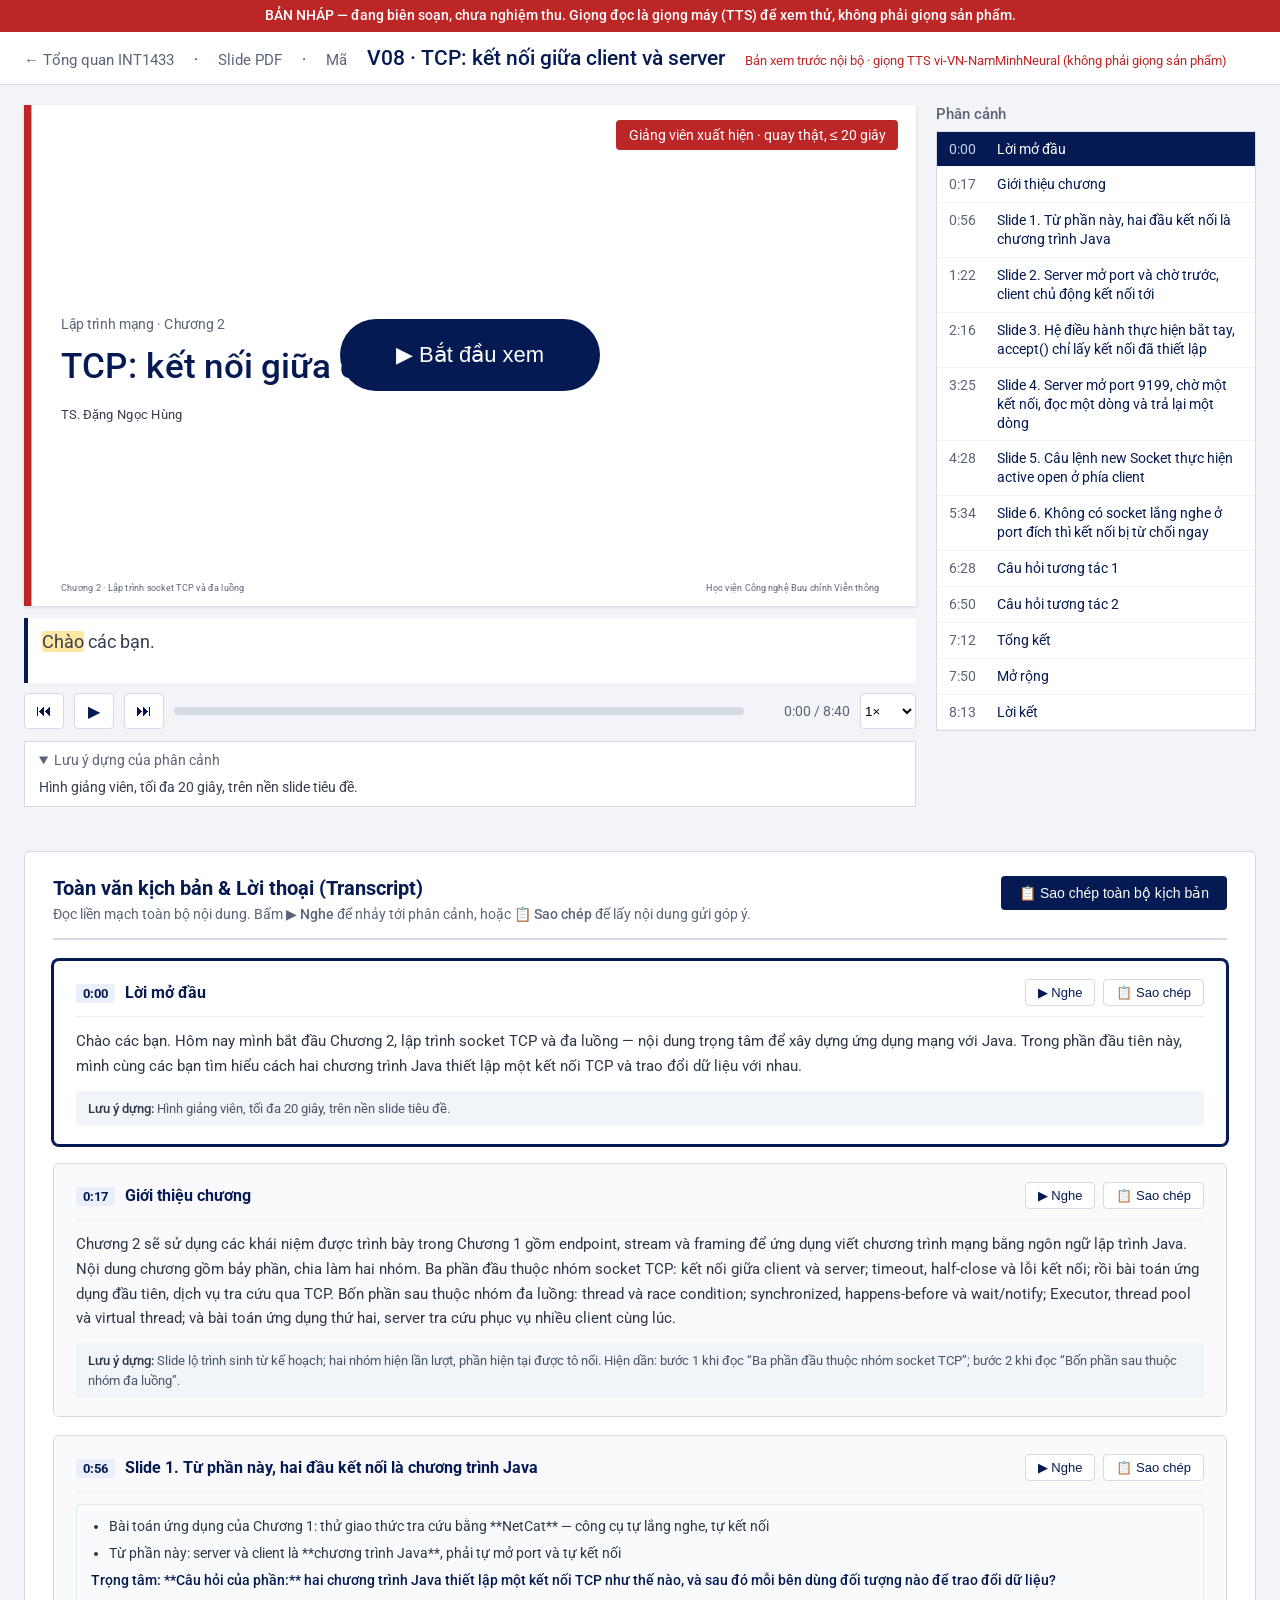
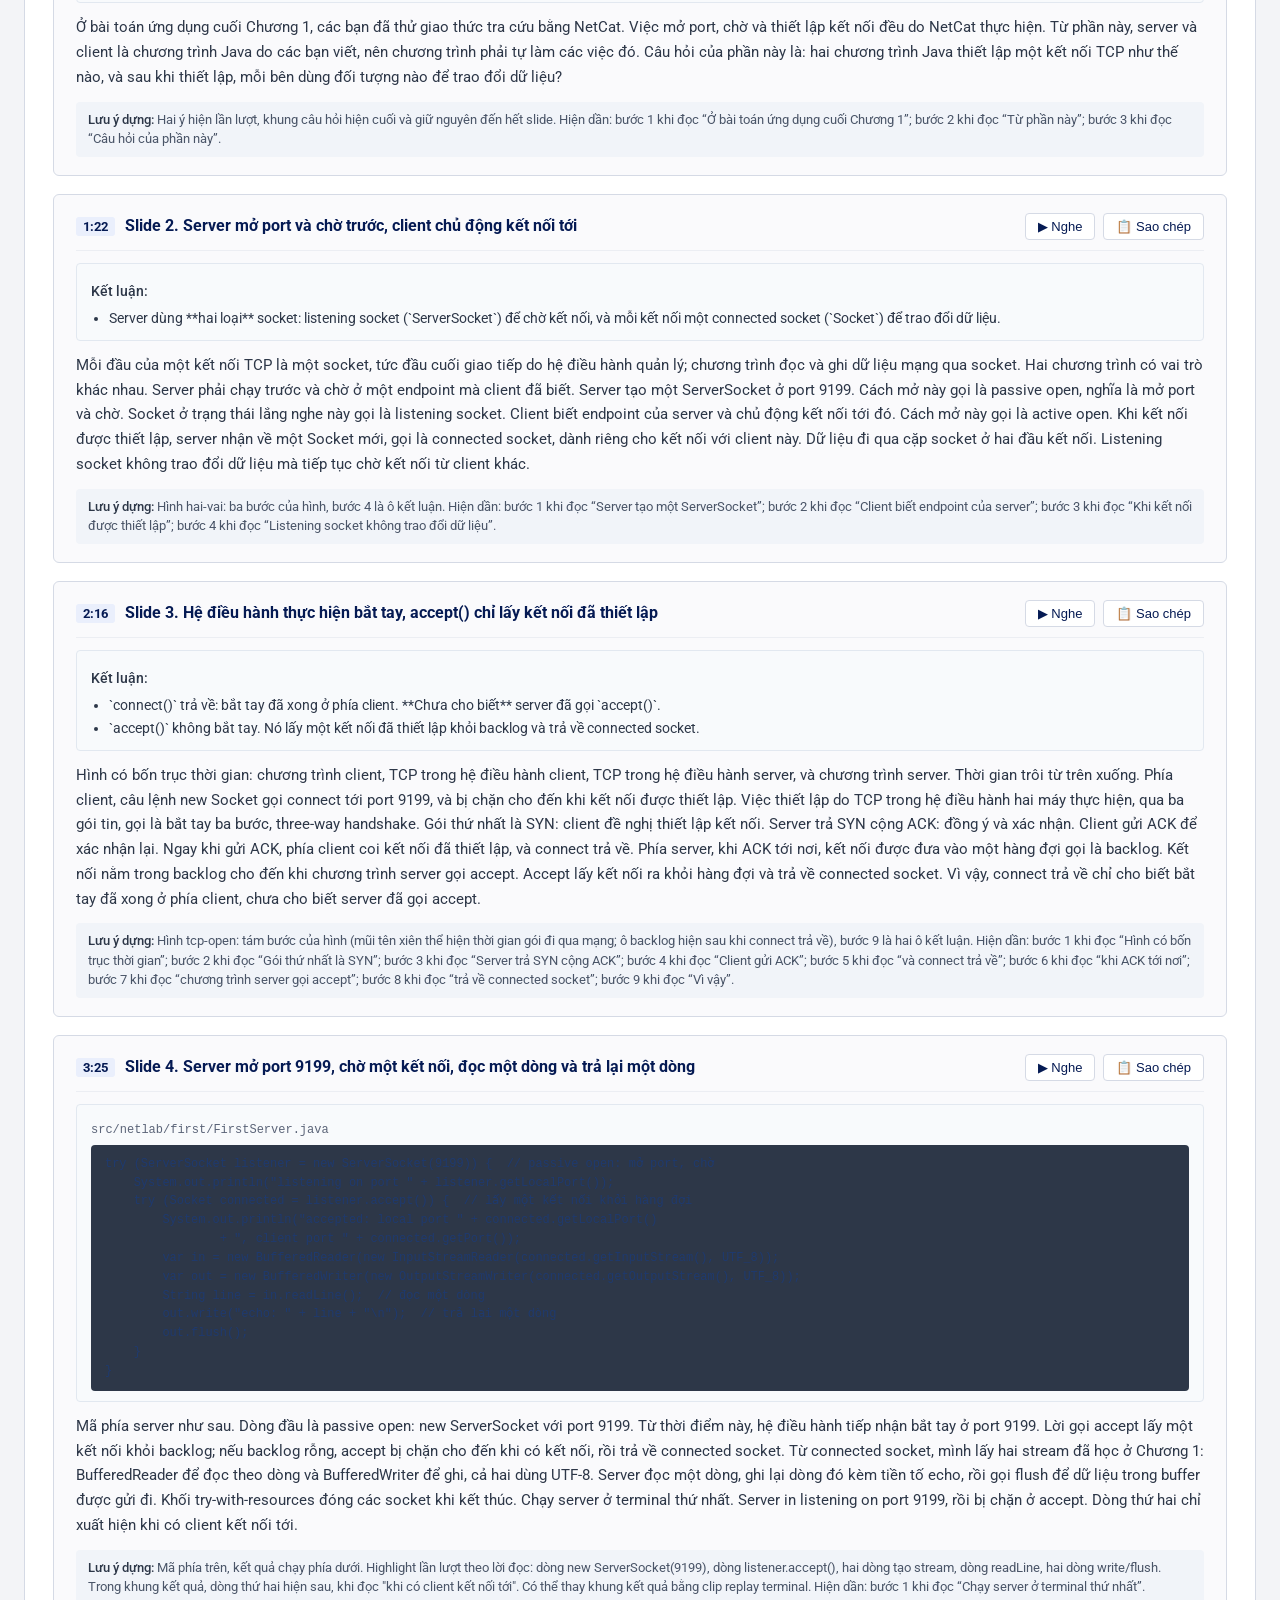
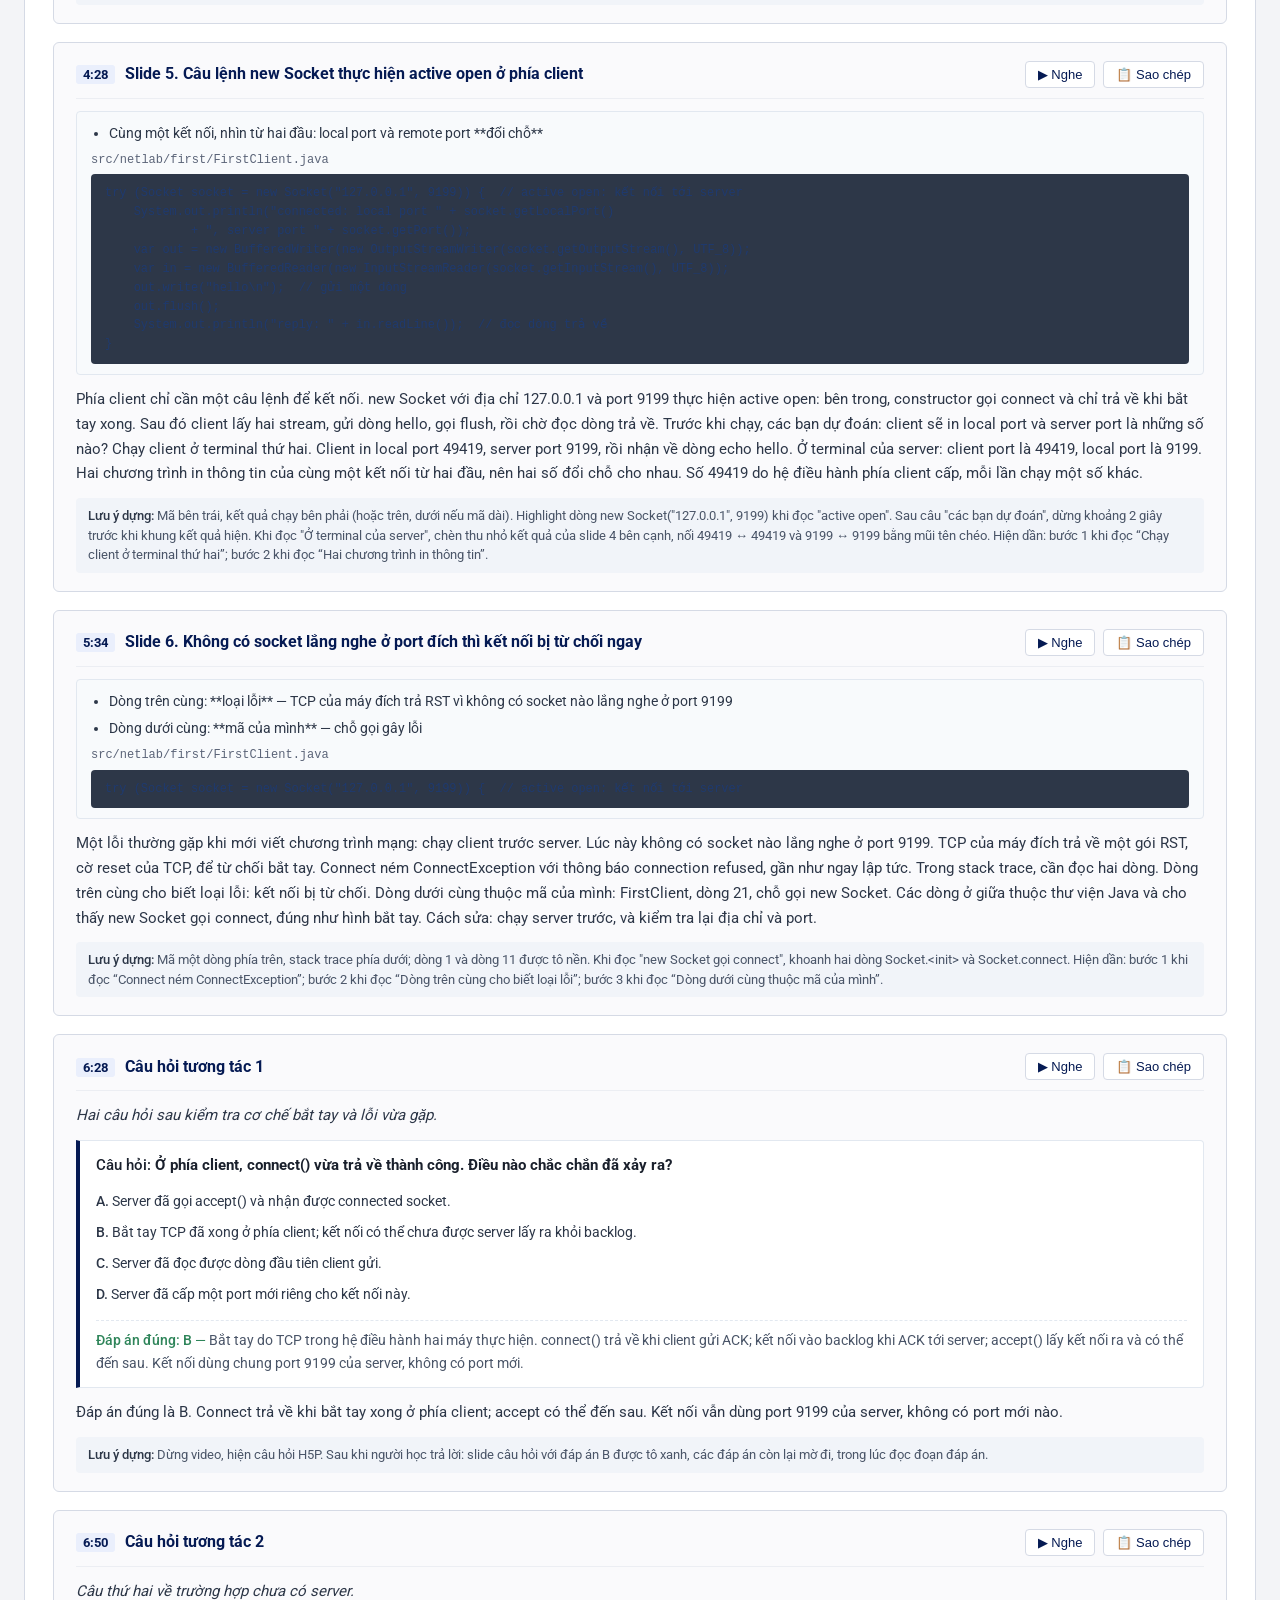
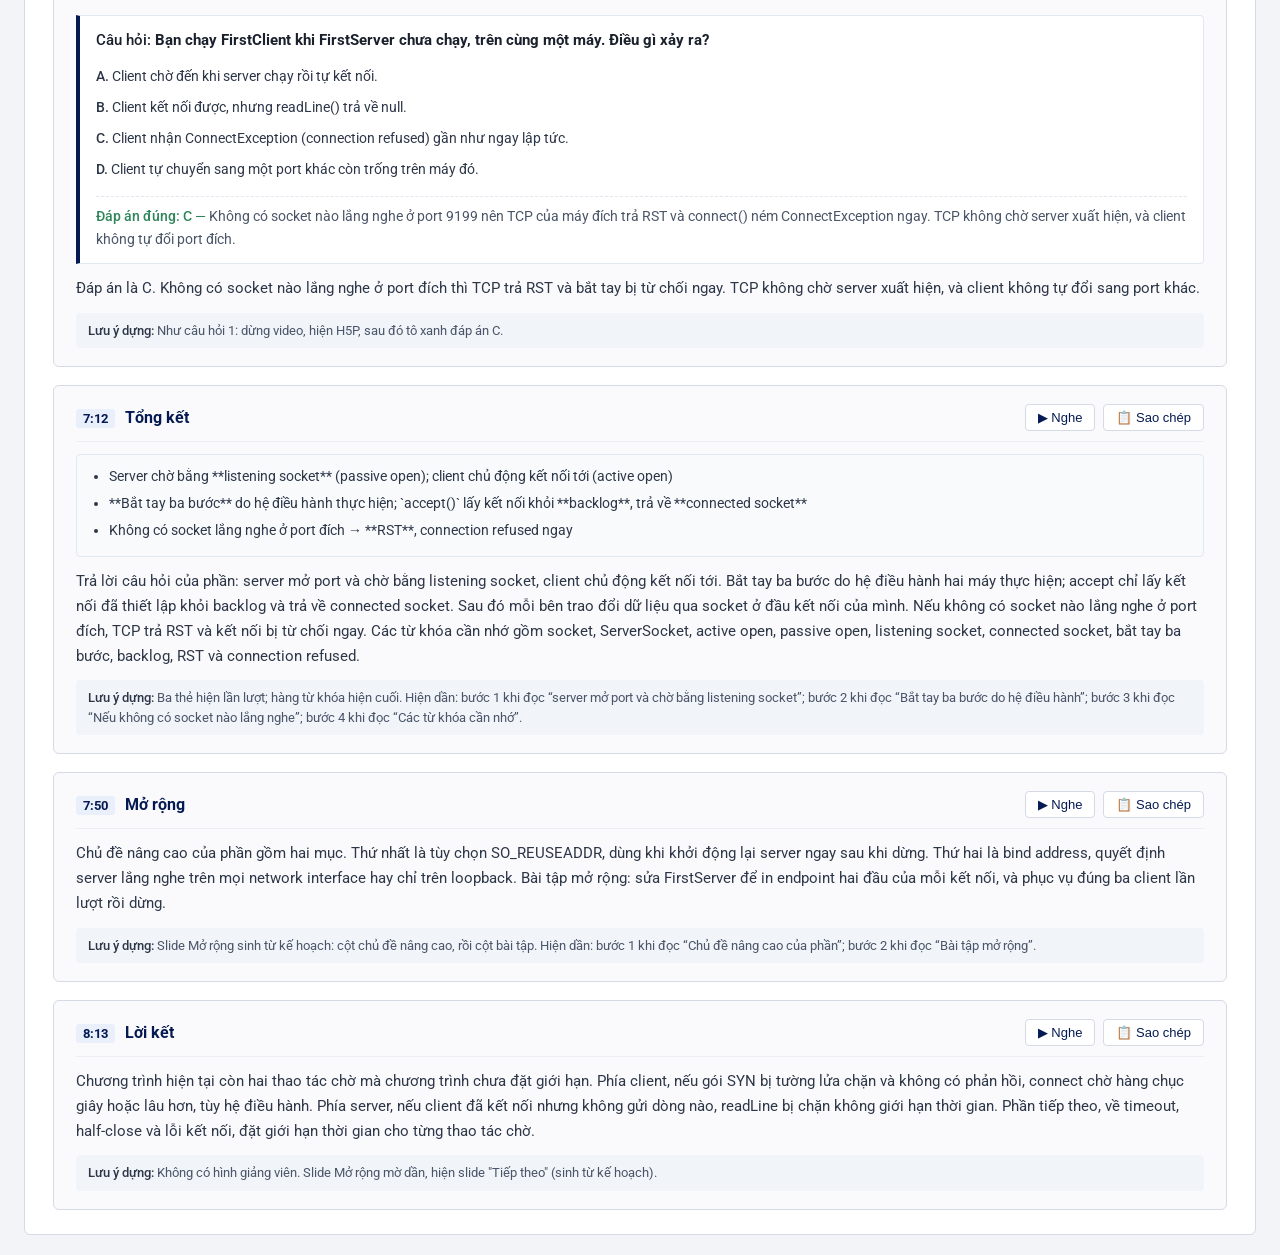
==== commit 4c29ad00: "Publish INT1433 from source 0fef316-dirty" ====
--- a/docs/V08/index.html
+++ b/docs/V08/index.html
@@ -11,70 +11,48 @@
     <div class="khung-169"><div id="stage"><section class="slide tieu-de" id="S00"><main class=""><div class="chuong">Lập trình mạng · Chương 2</div><div class="ten">TCP: kết nối giữa client và server</div><div class="gv">TS. Đặng Ngọc Hùng</div></main><footer><span>Chương 2 · Lập trình socket TCP và đa luồng</span><span>Học viện Công nghệ Bưu chính Viễn thông</span></footer></section>
 <section class="slide noi-dung" id="CH"><header><h1>Chương 2: Lập trình socket TCP và đa luồng</h1></header><main class="bo-cuc-lo-trinh"><div class="lo-trinh" style="--cot: 2"><div class="chang" data-s="1"><div class="ten-chang"><span class="so">1</span>TCP</div><ol><li class="hien-tai"><span>Kết nối giữa client và server</span></li><li class=""><span>Timeout, half-close và lỗi kết nối</span></li><li class=""><span>Bài toán ứng dụng: dịch vụ tra cứu qua TCP</span></li></ol></div><div class="chang" data-s="2"><div class="ten-chang"><span class="so">2</span>Đa luồng</div><ol><li class=""><span>Thread và race condition</span></li><li class=""><span>Synchronized, happens-before và wait/notify</span></li><li class=""><span>Executor, thread pool và virtual thread</span></li><li class=""><span>Bài toán ứng dụng: server tra cứu phục vụ nhiều client</span></li></ol></div></div></main><footer><span>Chương 2 · Lập trình socket TCP và đa luồng</span><span>Học viện Công nghệ Bưu chính Viễn thông</span></footer></section>
 <section class="slide noi-dung" id="S01"><header><h1>Từ phần này, hai đầu kết nối là chương trình Java</h1></header><main class="bo-cuc-y"><ul class="y"><li data-s="1">Bài toán ứng dụng của Chương 1: thử giao thức tra cứu bằng <b>NetCat</b> — công cụ tự lắng nghe, tự kết nối</li><li data-s="2">Từ phần này: server và client là <b>chương trình Java</b>, phải tự mở port và tự kết nối</li></ul><div class="khung" data-s="3"><b>Câu hỏi của phần:</b> hai chương trình Java thiết lập một kết nối TCP như thế nào, và sau đó mỗi bên dùng đối tượng nào để trao đổi dữ liệu?</div></main><footer><span>Chương 2 · Lập trình socket TCP và đa luồng</span><span>Học viện Công nghệ Bưu chính Viễn thông</span></footer></section>
-<section class="slide noi-dung" id="S02"><header><h1>Server mở port và chờ trước, client chủ động kết nối tới</h1></header><main class="bo-cuc-hinh"><figure><svg xmlns="http://www.w3.org/2000/svg" viewBox="0 0 1760 460" role="img" font-family="Roboto, 'Segoe UI', sans-serif" aria-label="Server mở port 9199 bằng ServerSocket để lắng nghe. Client chủ động kết nối tới. Khi kết nối thành công, accept() tạo một instance Socket mới ở server; hai instance Socket ở hai đầu trực tiếp giao tiếp với nhau qua byte stream.">
+<section class="slide noi-dung" id="S02"><header><h1>Server mở port và chờ trước, client chủ động kết nối tới</h1></header><main class="bo-cuc-hinh"><figure><svg xmlns="http://www.w3.org/2000/svg" viewBox="0 0 1760 560" role="img" font-family="Roboto, 'Segoe UI', sans-serif" aria-label="Server mở port 9199 và chờ bằng một listening socket (passive open); client chủ động kết nối tới 127.0.0.1:9199 (active open); accept() trả về một connected socket, nối với socket của client thành một kết nối TCP.">
   <defs>
-    <marker id="hv-navy" viewBox="0 0 12 12" refX="11" refY="6" markerWidth="16" markerHeight="16" markerUnits="userSpaceOnUse" orient="auto-start-reverse"><path d="M0,0 L12,6 L0,12 z" fill="#051A53"/></marker>
-    <marker id="hv-ok" viewBox="0 0 12 12" refX="11" refY="6" markerWidth="16" markerHeight="16" markerUnits="userSpaceOnUse" orient="auto-start-reverse"><path d="M0,0 L12,6 L0,12 z" fill="#2F855A"/></marker>
-    <marker id="hv-gold" viewBox="0 0 12 12" refX="11" refY="6" markerWidth="16" markerHeight="16" markerUnits="userSpaceOnUse" orient="auto-start-reverse"><path d="M0,0 L12,6 L0,12 z" fill="#8A6508"/></marker>
+    <marker id="hv-navy" viewBox="0 0 12 12" refX="11" refY="6" markerWidth="18" markerHeight="18" markerUnits="userSpaceOnUse" orient="auto-start-reverse"><path d="M0,0 L12,6 L0,12 z" fill="#051A53"/></marker>
+    <marker id="hv-ok" viewBox="0 0 12 12" refX="11" refY="6" markerWidth="18" markerHeight="18" markerUnits="userSpaceOnUse" orient="auto-start-reverse"><path d="M0,0 L12,6 L0,12 z" fill="#2F855A"/></marker>
   </defs>
 
   <!-- ① server: passive open -->
   <g data-s="1">
-    <rect x="1176" y="20" width="520" height="84" rx="4" fill="#EEF2FB" stroke="#051A53" stroke-width="2.5"/>
-    <text x="1436" y="56" text-anchor="middle" font-size="28" font-weight="500" fill="#051A53">Ứng dụng server</text>
-    <text x="1436" y="88" text-anchor="middle" font-size="21" fill="#373D4E" font-family="Consolas, monospace">new ServerSocket(9199)</text>
-
-    <line x1="1436" y1="104" x2="1436" y2="136" stroke="#9AA3B8" stroke-width="2" stroke-dasharray="6 6"/>
-    <rect x="1206" y="136" width="460" height="96" rx="6" fill="#FFF6DD" stroke="#8A6508" stroke-width="2.5"/>
-    <text x="1436" y="174" text-anchor="middle" font-size="26" font-weight="500" fill="#6B4E06">ServerSocket (:9199) · listening socket</text>
-    <text x="1436" y="210" text-anchor="middle" font-size="21" fill="#6B4E06">passive open: mở port và tiếp tục lắng nghe</text>
+    <rect x="1176" y="20" width="520" height="96" rx="4" fill="#EEF2FB" stroke="#051A53" stroke-width="2.5"/>
+    <text x="1436" y="60" text-anchor="middle" font-size="28" font-weight="500" fill="#051A53">Server</text>
+    <text x="1436" y="96" text-anchor="middle" font-size="22" fill="#373D4E" font-family="Consolas, monospace">new ServerSocket(9199)</text>
+    <line x1="1436" y1="116" x2="1436" y2="170" stroke="#9AA3B8" stroke-width="2" stroke-dasharray="6 6"/>
+    <rect x="1216" y="170" width="440" height="116" rx="6" fill="#FFF6DD" stroke="#8A6508" stroke-width="2.5"/>
+    <text x="1436" y="214" text-anchor="middle" font-size="28" font-weight="500" fill="#6B4E06">listening socket</text>
+    <text x="1436" y="256" text-anchor="middle" font-size="23" fill="#6B4E06">passive open: mở port 9199, chờ</text>
   </g>
 
   <!-- ② client: active open -->
   <g data-s="2">
-    <rect x="64" y="20" width="520" height="84" rx="4" fill="#EEF2FB" stroke="#051A53" stroke-width="2.5"/>
-    <text x="324" y="56" text-anchor="middle" font-size="28" font-weight="500" fill="#051A53">Ứng dụng client</text>
-    <text x="324" y="88" text-anchor="middle" font-size="21" fill="#373D4E" font-family="Consolas, monospace">new Socket("127.0.0.1", 9199)</text>
-
-    <!-- Mũi tên active open kết nối tới server -->
-    <path d="M584,62 H880 V184 H1194" fill="none" stroke="#051A53" stroke-width="3" marker-end="url(#hv-navy)"/>
-    <text x="880" y="148" text-anchor="middle" font-size="22" font-weight="500" fill="#051A53">active open: chủ động kết nối tới :9199</text>
-  </g>
-
-  <!-- ③ accept() tạo instance socket mới ở server -->
+    <rect x="64" y="20" width="520" height="96" rx="4" fill="#EEF2FB" stroke="#051A53" stroke-width="2.5"/>
+    <text x="324" y="60" text-anchor="middle" font-size="28" font-weight="500" fill="#051A53">Client</text>
+    <text x="324" y="96" text-anchor="middle" font-size="22" fill="#373D4E" font-family="Consolas, monospace">new Socket("127.0.0.1", 9199)</text>
+    <line x1="324" y1="116" x2="324" y2="170" stroke="#9AA3B8" stroke-width="2" stroke-dasharray="6 6"/>
+    <rect x="104" y="170" width="440" height="116" rx="6" fill="#EEF2FB" stroke="#051A53" stroke-width="2.5"/>
+    <text x="324" y="214" text-anchor="middle" font-size="28" font-weight="500" fill="#051A53">Socket</text>
+    <text x="324" y="256" text-anchor="middle" font-size="23" fill="#051A53">active open: chủ động kết nối</text>
+    <line x1="544" y1="228" x2="1204" y2="228" stroke="#051A53" stroke-width="3.5" marker-end="url(#hv-navy)"/>
+    <text x="874" y="212" text-anchor="middle" font-size="24" fill="#051A53">kết nối tới 127.0.0.1:9199</text>
+  </g>
+
+  <!-- ③ accept(): connected socket, một kết nối TCP -->
   <g data-s="3">
-    <!-- Mũi tên accept() từ listening socket sinh ra connected socket -->
-    <line x1="1436" y1="232" x2="1436" y2="304" stroke="#2F855A" stroke-width="3" marker-end="url(#hv-ok)"/>
-    <text x="1456" y="274" font-size="22" font-weight="500" fill="#22603F" font-family="Consolas, monospace">accept() tạo instance mới</text>
-
-    <!-- ServerSocket quay lại tiếp tục lắng nghe -->
-    <path d="M1666,170 C1710,170 1710,136 1676,136" fill="none" stroke="#8A6508" stroke-width="2.5" stroke-dasharray="6 5" marker-end="url(#hv-gold)"/>
-
-    <!-- Instance Socket tại Server -->
-    <rect x="1206" y="308" width="460" height="110" rx="6" fill="#EEF9F0" stroke="#2F855A" stroke-width="2.5"/>
-    <text x="1436" y="348" text-anchor="middle" font-size="26" font-weight="500" fill="#22603F">Instance Socket mới (:9199)</text>
-    <text x="1436" y="382" text-anchor="middle" font-size="21" fill="#22603F">connected socket: phục vụ riêng client này</text>
-    <text x="1436" y="406" text-anchor="middle" font-size="20" fill="#5B6478" font-family="Consolas, monospace">connected.getPort() = 49419</text>
-
-    <!-- Instance Socket tại Client -->
-    <line x1="324" y1="104" x2="324" y2="308" stroke="#9AA3B8" stroke-width="2" stroke-dasharray="6 6"/>
-    <rect x="94" y="308" width="460" height="110" rx="6" fill="#EEF9F0" stroke="#2F855A" stroke-width="2.5"/>
-    <text x="324" y="348" text-anchor="middle" font-size="26" font-weight="500" fill="#22603F">Instance Socket ở client</text>
-    <text x="324" y="382" text-anchor="middle" font-size="21" fill="#22603F">port ngẫu nhiên hệ điều hành cấp (vd: :49419)</text>
-    <text x="324" y="406" text-anchor="middle" font-size="20" fill="#5B6478" font-family="Consolas, monospace">socket.getPort() = 9199</text>
-  </g>
-
-  <!-- ④ Giao tiếp trực tiếp giữa hai instance socket -->
-  <g data-s="4">
-    <!-- Đường truyền dữ liệu hai chiều -->
-    <line x1="564" y1="346" x2="1194" y2="346" stroke="#2F855A" stroke-width="3.5" marker-end="url(#hv-ok)"/>
-    <text x="880" y="334" text-anchor="middle" font-size="22" font-weight="500" fill="#22603F">Dữ liệu gửi: OutputStream (client) → InputStream (server)</text>
-
-    <line x1="1194" y1="384" x2="564" y2="384" stroke="#2F855A" stroke-width="3.5" marker-end="url(#hv-ok)"/>
-    <text x="880" y="416" text-anchor="middle" font-size="22" font-weight="500" fill="#22603F">Dữ liệu trả về: OutputStream (server) → InputStream (client)</text>
-  </g>
-</svg></figure><div class="ket-luan" data-s="5"><p>Server dùng <b>hai loại</b> socket: ServerSocket để lắng nghe kết nối, và mỗi kết nối một instance Socket riêng để trao đổi dữ liệu.</p><p>Mọi thao tác đọc ghi dữ liệu diễn ra trực tiếp giữa instance Socket ở client và instance Socket ở server.</p></div></main><footer><span>Chương 2 · Lập trình socket TCP và đa luồng</span><span>Học viện Công nghệ Bưu chính Viễn thông</span></footer></section>
-<section class="slide noi-dung" id="S03"><header><h1>Hệ điều hành thực hiện bắt tay, accept() chỉ lấy kết nối đã thiết lập</h1></header><main class="bo-cuc-hinh"><figure><svg xmlns="http://www.w3.org/2000/svg" viewBox="0 0 1760 760" role="img" font-family="Roboto, 'Segoe UI', sans-serif" aria-label="Client gọi connect; TCP trong hệ điều hành hai máy trao đổi SYN, SYN+ACK, ACK. Phía client: gửi ACK xong thì connect trả về. Phía server: ACK tới thì kết nối vào hàng đợi backlog; server gọi accept lấy kết nối ra và nhận một instance Socket mới. Sau đó hai instance Socket trao đổi dữ liệu trực tiếp với nhau.">
+    <line x1="1436" y1="286" x2="1436" y2="400" stroke="#2F855A" stroke-width="3" stroke-dasharray="10 7" marker-end="url(#hv-ok)"/>
+    <text x="1456" y="352" font-size="23" fill="#2F855A" font-family="Consolas, monospace">accept()</text>
+    <rect x="1216" y="404" width="440" height="116" rx="6" fill="#EEF9F0" stroke="#2F855A" stroke-width="2.5"/>
+    <text x="1436" y="448" text-anchor="middle" font-size="28" font-weight="500" fill="#22603F">connected socket</text>
+    <text x="1436" y="490" text-anchor="middle" font-size="23" fill="#22603F">Socket mới, riêng cho client này</text>
+    <path d="M324,286 V462 H1216" fill="none" stroke="#2F855A" stroke-width="6"/>
+    <text x="770" y="446" text-anchor="middle" font-size="24" font-weight="500" fill="#2F855A">một kết nối TCP: dữ liệu đi ở đây</text>
+  </g>
+</svg></figure><div class="ket-luan" data-s="4"><p>Server dùng <b>hai loại</b> socket: listening socket (<code>ServerSocket</code>) để chờ kết nối, và mỗi kết nối một connected socket (<code>Socket</code>) để trao đổi dữ liệu.</p></div></main><footer><span>Chương 2 · Lập trình socket TCP và đa luồng</span><span>Học viện Công nghệ Bưu chính Viễn thông</span></footer></section>
+<section class="slide noi-dung" id="S03"><header><h1>Hệ điều hành thực hiện bắt tay, accept() chỉ lấy kết nối đã thiết lập</h1></header><main class="bo-cuc-hinh"><figure><svg xmlns="http://www.w3.org/2000/svg" viewBox="0 0 1760 680" role="img" font-family="Roboto, 'Segoe UI', sans-serif" aria-label="Client gọi connect; TCP trong hệ điều hành hai máy trao đổi SYN, SYN+ACK, ACK. Phía client: gửi ACK xong thì connect trả về. Phía server: ACK tới thì kết nối vào hàng đợi backlog; server gọi accept lấy kết nối ra và nhận một Socket mới.">
   <defs>
     <marker id="to-navy" viewBox="0 0 12 12" refX="11" refY="6" markerWidth="18" markerHeight="18" markerUnits="userSpaceOnUse" orient="auto-start-reverse"><path d="M0,0 L12,6 L0,12 z" fill="#051A53"/></marker>
     <marker id="to-net" viewBox="0 0 12 12" refX="11" refY="6" markerWidth="18" markerHeight="18" markerUnits="userSpaceOnUse" orient="auto-start-reverse"><path d="M0,0 L12,6 L0,12 z" fill="#1F5FA8"/></marker>
@@ -83,13 +61,14 @@
 
   <!-- hai máy và vùng mạng -->
   <g data-s="1" font-size="22" fill="#5B6478">
-    <rect x="4" y="4" width="700" height="752" rx="6" fill="none" stroke="#9AA3B8" stroke-width="2" stroke-dasharray="8 6"/>
+    <rect x="4" y="4" width="700" height="672" rx="6" fill="none" stroke="#9AA3B8" stroke-width="2" stroke-dasharray="8 6"/>
     <text x="24" y="38">Máy client</text>
-    <rect x="1056" y="4" width="700" height="752" rx="6" fill="none" stroke="#9AA3B8" stroke-width="2" stroke-dasharray="8 6"/>
+    <rect x="1056" y="4" width="700" height="672" rx="6" fill="none" stroke="#9AA3B8" stroke-width="2" stroke-dasharray="8 6"/>
     <text x="1736" y="38" text-anchor="end">Máy server</text>
-    <text x="880" y="38" text-anchor="middle">môi trường mạng</text>
-    <text x="880" y="555" text-anchor="middle" font-size="20">thời gian trôi từ trên xuống</text>
-    <text x="880" y="583" text-anchor="middle" font-size="20">mũi tên xiên: gói tin truyền qua mạng</text>
+    <text x="880" y="38" text-anchor="middle">mạng</text>
+    <text x="880" y="590" text-anchor="middle" font-size="20">thời gian trôi từ trên xuống</text>
+    <text x="880" y="618" text-anchor="middle" font-size="20">mũi tên xiên: gói đi qua mạng</text>
+    <text x="880" y="646" text-anchor="middle" font-size="20">mất thời gian</text>
   </g>
 
   <!-- bốn đầu lifeline -->
@@ -111,10 +90,10 @@
     <text x="1566" y="136" text-anchor="middle" font-size="21" fill="#373D4E" font-family="Consolas, monospace">ServerSocket :9199</text>
 
     <g stroke="#9AA3B8" stroke-width="2" stroke-dasharray="6 8">
-      <line x1="194" y1="156" x2="194" y2="730"/>
-      <line x1="544" y1="156" x2="544" y2="730"/>
-      <line x1="1216" y1="156" x2="1216" y2="730"/>
-      <line x1="1566" y1="156" x2="1566" y2="730"/>
+      <line x1="194" y1="156" x2="194" y2="626"/>
+      <line x1="544" y1="156" x2="544" y2="626"/>
+      <line x1="1216" y1="156" x2="1216" y2="626"/>
+      <line x1="1566" y1="156" x2="1566" y2="626"/>
     </g>
   </g>
 
@@ -154,44 +133,26 @@
 
   <!-- phía server: ACK tới, kết nối vào backlog -->
   <g data-s="6">
-    <rect x="1236" y="404" width="300" height="96" rx="4" fill="#FFF6DD" stroke="#8A6508" stroke-width="2.5"/>
-    <text x="1256" y="434" font-size="22" font-weight="500" fill="#6B4E06">hàng đợi backlog</text>
-    <rect x="1256" y="446" width="260" height="38" rx="3" fill="#FFFFFF" stroke="#8A6508" stroke-width="2"/>
-    <text x="1386" y="472" text-anchor="middle" font-size="20" fill="#6B4E06">kết nối đã bắt tay xong</text>
+    <rect x="1236" y="404" width="300" height="104" rx="4" fill="#FFF6DD" stroke="#8A6508" stroke-width="2.5"/>
+    <text x="1256" y="436" font-size="22" font-weight="500" fill="#6B4E06">hàng đợi backlog</text>
+    <rect x="1256" y="452" width="260" height="40" rx="3" fill="#FFFFFF" stroke="#8A6508" stroke-width="2"/>
+    <text x="1386" y="480" text-anchor="middle" font-size="20" fill="#6B4E06">kết nối đã bắt tay xong</text>
     <line x1="1216" y1="404" x2="1236" y2="420" stroke="#8A6508" stroke-width="2.5"/>
   </g>
 
-  <!-- ⑥⑦ ứng dụng server lấy kết nối ra và nhận instance Socket mới -->
+  <!-- ⑥⑦ ứng dụng server lấy kết nối ra -->
   <g data-s="7">
-    <rect x="1556" y="506" width="20" height="74" rx="3" fill="#EEF2FB" stroke="#051A53" stroke-width="2"/>
-    <line x1="1556" y1="516" x2="1226" y2="516" stroke="#051A53" stroke-width="3.5" marker-end="url(#to-navy)"/>
-    <text x="1470" y="506" text-anchor="middle" font-size="24" fill="#051A53"><tspan>⑥ </tspan><tspan font-family="Consolas, monospace">accept()</tspan></text>
-    <line x1="1272" y1="484" x2="1272" y2="510" stroke="#8A6508" stroke-width="2.5" stroke-dasharray="6 5"/>
-    <text x="1284" y="502" font-size="20" fill="#6B4E06">lấy ra</text>
+    <rect x="1556" y="534" width="20" height="80" rx="3" fill="#EEF2FB" stroke="#051A53" stroke-width="2"/>
+    <line x1="1556" y1="544" x2="1226" y2="544" stroke="#051A53" stroke-width="3.5" marker-end="url(#to-navy)"/>
+    <text x="1470" y="532" text-anchor="middle" font-size="24" fill="#051A53"><tspan>⑥ </tspan><tspan font-family="Consolas, monospace">accept()</tspan></text>
+    <line x1="1272" y1="508" x2="1272" y2="536" stroke="#8A6508" stroke-width="2.5" stroke-dasharray="6 5"/>
+    <text x="1284" y="528" font-size="20" fill="#6B4E06">lấy ra</text>
   </g>
   <g data-s="8">
-    <line x1="1226" y1="566" x2="1546" y2="566" stroke="#2F855A" stroke-width="3" stroke-dasharray="10 7" marker-end="url(#to-ok)"/>
-    <text x="1391" y="556" text-anchor="middle" font-size="24" font-weight="500" fill="#1E5B3E">⑦ Tạo instance <tspan font-family="Consolas, monospace">Socket</tspan> mới</text>
-  </g>
-
-  <!-- ⑧ Bước giao tiếp trực tiếp giữa hai instance Socket ở hai đầu -->
-  <g data-s="9">
-    <!-- Activation boxes cho 2 instance Socket -->
-    <rect x="180" y="616" width="28" height="96" rx="4" fill="#EEF9F0" stroke="#2F855A" stroke-width="2.5"/>
-    <rect x="1552" y="616" width="28" height="96" rx="4" fill="#EEF9F0" stroke="#2F855A" stroke-width="2.5"/>
-
-    <text x="194" y="604" text-anchor="middle" font-size="20" font-weight="500" fill="#22603F">Instance Socket (client)</text>
-    <text x="1566" y="604" text-anchor="middle" font-size="20" font-weight="500" fill="#22603F">Instance Socket (server)</text>
-
-    <!-- Đường dữ liệu 1: request -->
-    <line x1="208" y1="640" x2="1542" y2="640" stroke="#2F855A" stroke-width="3.5" marker-end="url(#to-ok)"/>
-    <text x="880" y="632" text-anchor="middle" font-size="22" font-weight="500" fill="#22603F">⑧ Client gửi dữ liệu (write) → Server nhận (read)</text>
-
-    <!-- Đường dữ liệu 2: response -->
-    <line x1="1542" y1="684" x2="208" y2="684" stroke="#2F855A" stroke-width="3.5" marker-end="url(#to-ok)"/>
-    <text x="880" y="712" text-anchor="middle" font-size="22" font-weight="500" fill="#22603F">Server phản hồi dữ liệu (write) → Client nhận (read)</text>
-  </g>
-</svg></figure><div class="ket-luan" data-s="10"><p><code>connect()</code> trả về: bắt tay đã xong ở phía client. <b>Chưa cho biết</b> server đã gọi <code>accept()</code>.</p><p><code>accept()</code> tạo instance <code>Socket</code> mới ở server để trao đổi dữ liệu trực tiếp với instance <code>Socket</code> của client.</p></div></main><footer><span>Chương 2 · Lập trình socket TCP và đa luồng</span><span>Học viện Công nghệ Bưu chính Viễn thông</span></footer></section>
+    <line x1="1226" y1="604" x2="1546" y2="604" stroke="#2F855A" stroke-width="3" stroke-dasharray="10 7" marker-end="url(#to-ok)"/>
+    <text x="1391" y="592" text-anchor="middle" font-size="24" fill="#1E5B3E">⑦ <tspan font-family="Consolas, monospace">Socket</tspan> mới (connected)</text>
+  </g>
+</svg></figure><div class="ket-luan" data-s="9"><p><code>connect()</code> trả về: bắt tay đã xong ở phía client. <b>Chưa cho biết</b> server đã gọi <code>accept()</code>.</p><p><code>accept()</code> không bắt tay. Nó lấy một kết nối đã thiết lập khỏi backlog và trả về connected socket.</p></div></main><footer><span>Chương 2 · Lập trình socket TCP và đa luồng</span><span>Học viện Công nghệ Bưu chính Viễn thông</span></footer></section>
 <section class="slide noi-dung" id="S04"><header><h1>Server mở port 9199, chờ một kết nối, đọc một dòng và trả lại một dòng</h1></header><main class="bo-cuc-ma"><div class="ma-hang doc"><pre class="ma"><span class="nhan">Java</span><span class="hl-k">try</span> (<span class="hl-t">ServerSocket</span> listener = <span class="hl-k">new</span> <span class="hl-m">ServerSocket</span>(<span class="hl-n">9199</span>)) {  <span class="hl-c">// passive open: mở port, chờ</span>
     <span class="hl-t">System</span>.out.<span class="hl-m">println</span>(<span class="hl-s">"</span><span class="hl-s">listening on port </span><span class="hl-s">"</span> + listener.<span class="hl-m">getLocalPort</span>());
     <span class="hl-k">try</span> (<span class="hl-t">Socket</span> connected = listener.<span class="hl-m">accept</span>()) {  <span class="hl-c">// lấy một kết nối khỏi hàng đợi</span>
@@ -272,13 +233,13 @@
   </header>
   <div class="canh-kb-noi-dung">
     
-    <div class="kb-thoai"><p>Chào các bạn. Trong Chương 2, chúng ta sẽ bước vào nội dung cốt lõi của môn học: lập trình socket TCP và xử lý đa luồng. Phần đầu tiên của chương sẽ giúp các bạn giải quyết bài toán nền tảng: hai chương trình Java thiết lập một kết nối TCP và trao đổi dữ liệu với nhau như thế nào.</p></div>
+    <div class="kb-thoai"><p>Chào các bạn. Hôm nay mình bắt đầu Chương 2, lập trình socket TCP và đa luồng — nội dung trọng tâm để xây dựng ứng dụng mạng với Java. Trong phần đầu tiên này, mình cùng các bạn tìm hiểu cách hai chương trình Java thiết lập một kết nối TCP và trao đổi dữ liệu với nhau.</p></div>
     <div class="kb-dung"><b>Lưu ý dựng:</b> Hình giảng viên, tối đa 20 giây, trên nền slide tiêu đề.</div>
   </div>
 </article><article class="canh-kb" id="kb-canh-1" data-index="1">
   <header class="canh-kb-head">
     <div class="canh-kb-tieu-de">
-      <span class="canh-tg">0:18</span>
+      <span class="canh-tg">0:17</span>
       <h3>Giới thiệu chương</h3>
     </div>
     <div class="canh-kb-nut">
@@ -312,7 +273,7 @@
 </article><article class="canh-kb" id="kb-canh-3" data-index="3">
   <header class="canh-kb-head">
     <div class="canh-kb-tieu-de">
-      <span class="canh-tg">1:23</span>
+      <span class="canh-tg">1:22</span>
       <h3>Slide 2. Server mở port và chờ trước, client chủ động kết nối tới</h3>
     </div>
     <div class="canh-kb-nut">
@@ -321,15 +282,15 @@
     </div>
   </header>
   <div class="canh-kb-noi-dung">
-    <div class="kb-slide-box"><div class="kb-slide-kl"><b>Kết luận:</b><ul><li>Server dùng **hai loại** socket: ServerSocket để lắng nghe kết nối, và mỗi kết nối một instance Socket riêng để trao đổi dữ liệu.</li><li>Mọi thao tác đọc ghi dữ liệu diễn ra trực tiếp giữa instance Socket ở client và instance Socket ở server.</li></ul></div></div>
-    <div class="kb-thoai"><p>Mỗi đầu của một kết nối TCP là một socket, tức đầu cuối giao tiếp do hệ điều hành quản lý; chương trình đọc và ghi dữ liệu mạng qua socket. Hai chương trình có vai trò khác nhau. Server phải chạy trước và chờ ở một endpoint mà client đã biết. Server tạo một ServerSocket ở port 9199. Cách mở này gọi là passive open, nghĩa là mở port và chờ. Socket ở trạng thái lắng nghe này gọi là listening socket. Client biết endpoint của server và chủ động kết nối tới đó. Cách mở này gọi là active open. Khi kết nối được thiết lập, accept ở server trả về một instance Socket mới, gọi là connected socket, dành riêng cho kết nối với client này. Hai instance Socket ở hai đầu trực tiếp trao đổi dữ liệu với nhau qua byte stream. Trong khi đó, ServerSocket tiếp tục lắng nghe để chờ kết nối từ client khác.</p></div>
-    <div class="kb-dung"><b>Lưu ý dựng:</b> Hình hai-vai: ba bước của hình, bước 4 là kênh truyền dữ liệu, bước 5 là ô kết luận.
-Hiện dần: bước 1 khi đọc “Server tạo một ServerSocket”; bước 2 khi đọc “Client biết endpoint của server”; bước 3 khi đọc “accept ở server trả về”; bước 4 khi đọc “Hai instance Socket ở hai đầu”; bước 5 khi đọc “Trong khi đó”.</div>
+    <div class="kb-slide-box"><div class="kb-slide-kl"><b>Kết luận:</b><ul><li>Server dùng **hai loại** socket: listening socket (`ServerSocket`) để chờ kết nối, và mỗi kết nối một connected socket (`Socket`) để trao đổi dữ liệu.</li></ul></div></div>
+    <div class="kb-thoai"><p>Mỗi đầu của một kết nối TCP là một socket, tức đầu cuối giao tiếp do hệ điều hành quản lý; chương trình đọc và ghi dữ liệu mạng qua socket. Hai chương trình có vai trò khác nhau. Server phải chạy trước và chờ ở một endpoint mà client đã biết. Server tạo một ServerSocket ở port 9199. Cách mở này gọi là passive open, nghĩa là mở port và chờ. Socket ở trạng thái lắng nghe này gọi là listening socket. Client biết endpoint của server và chủ động kết nối tới đó. Cách mở này gọi là active open. Khi kết nối được thiết lập, server nhận về một Socket mới, gọi là connected socket, dành riêng cho kết nối với client này. Dữ liệu đi qua cặp socket ở hai đầu kết nối. Listening socket không trao đổi dữ liệu mà tiếp tục chờ kết nối từ client khác.</p></div>
+    <div class="kb-dung"><b>Lưu ý dựng:</b> Hình hai-vai: ba bước của hình, bước 4 là ô kết luận.
+Hiện dần: bước 1 khi đọc “Server tạo một ServerSocket”; bước 2 khi đọc “Client biết endpoint của server”; bước 3 khi đọc “Khi kết nối được thiết lập”; bước 4 khi đọc “Listening socket không trao đổi dữ liệu”.</div>
   </div>
 </article><article class="canh-kb" id="kb-canh-4" data-index="4">
   <header class="canh-kb-head">
     <div class="canh-kb-tieu-de">
-      <span class="canh-tg">2:19</span>
+      <span class="canh-tg">2:16</span>
       <h3>Slide 3. Hệ điều hành thực hiện bắt tay, accept() chỉ lấy kết nối đã thiết lập</h3>
     </div>
     <div class="canh-kb-nut">
@@ -338,15 +299,15 @@
     </div>
   </header>
   <div class="canh-kb-noi-dung">
-    <div class="kb-slide-box"><div class="kb-slide-kl"><b>Kết luận:</b><ul><li>`connect()` trả về: bắt tay đã xong ở phía client. **Chưa cho biết** server đã gọi `accept()`.</li><li>`accept()` tạo instance `Socket` mới ở server để trao đổi dữ liệu trực tiếp với instance `Socket` của client.</li></ul></div></div>
-    <div class="kb-thoai"><p>Hình có bốn trục thời gian: chương trình client, TCP trong hệ điều hành client, TCP trong hệ điều hành server, và chương trình server. Thời gian trôi từ trên xuống. Phía client, câu lệnh new Socket gọi connect tới port 9199, và bị chặn cho đến khi kết nối được thiết lập. Việc thiết lập do TCP trong hệ điều hành hai máy thực hiện, qua ba gói tin, gọi là bắt tay ba bước, three-way handshake. Gói thứ nhất là SYN: client đề nghị thiết lập kết nối. Server trả SYN cộng ACK: đồng ý và xác nhận. Client gửi ACK để xác nhận lại. Ngay khi gửi ACK, phía client coi kết nối đã thiết lập, và connect trả về. Phía server, khi ACK tới nơi, kết nối được đưa vào một hàng đợi gọi là backlog. Kết nối nằm trong backlog cho đến khi chương trình server gọi accept. Accept lấy kết nối ra khỏi hàng đợi và tạo một instance Socket mới. Từ thời điểm này, hai instance Socket ở hai đầu trực tiếp trao đổi dữ liệu với nhau qua các phương thức đọc ghi. Vì vậy, connect trả về chỉ cho biết bắt tay đã xong ở phía client, chưa cho biết server đã gọi accept.</p></div>
-    <div class="kb-dung"><b>Lưu ý dựng:</b> Hình tcp-open: tám bước bắt tay và tạo socket (mũi tên xiên thể hiện thời gian gói đi qua mạng; ô backlog hiện sau khi connect trả về), bước 9 là kênh trao đổi dữ liệu giữa hai instance Socket và ô kết luận.
-Hiện dần: bước 1 khi đọc “Hình có bốn trục thời gian”; bước 2 khi đọc “Gói thứ nhất là SYN”; bước 3 khi đọc “Server trả SYN cộng ACK”; bước 4 khi đọc “Client gửi ACK”; bước 5 khi đọc “và connect trả về”; bước 6 khi đọc “khi ACK tới nơi”; bước 7 khi đọc “chương trình server gọi accept”; bước 8 khi đọc “tạo một instance Socket mới”; bước 9 khi đọc “Từ thời điểm này”; bước 10 khi đọc “Vì vậy”.</div>
+    <div class="kb-slide-box"><div class="kb-slide-kl"><b>Kết luận:</b><ul><li>`connect()` trả về: bắt tay đã xong ở phía client. **Chưa cho biết** server đã gọi `accept()`.</li><li>`accept()` không bắt tay. Nó lấy một kết nối đã thiết lập khỏi backlog và trả về connected socket.</li></ul></div></div>
+    <div class="kb-thoai"><p>Hình có bốn trục thời gian: chương trình client, TCP trong hệ điều hành client, TCP trong hệ điều hành server, và chương trình server. Thời gian trôi từ trên xuống. Phía client, câu lệnh new Socket gọi connect tới port 9199, và bị chặn cho đến khi kết nối được thiết lập. Việc thiết lập do TCP trong hệ điều hành hai máy thực hiện, qua ba gói tin, gọi là bắt tay ba bước, three-way handshake. Gói thứ nhất là SYN: client đề nghị thiết lập kết nối. Server trả SYN cộng ACK: đồng ý và xác nhận. Client gửi ACK để xác nhận lại. Ngay khi gửi ACK, phía client coi kết nối đã thiết lập, và connect trả về. Phía server, khi ACK tới nơi, kết nối được đưa vào một hàng đợi gọi là backlog. Kết nối nằm trong backlog cho đến khi chương trình server gọi accept. Accept lấy kết nối ra khỏi hàng đợi và trả về connected socket. Vì vậy, connect trả về chỉ cho biết bắt tay đã xong ở phía client, chưa cho biết server đã gọi accept.</p></div>
+    <div class="kb-dung"><b>Lưu ý dựng:</b> Hình tcp-open: tám bước của hình (mũi tên xiên thể hiện thời gian gói đi qua mạng; ô backlog hiện sau khi connect trả về), bước 9 là hai ô kết luận.
+Hiện dần: bước 1 khi đọc “Hình có bốn trục thời gian”; bước 2 khi đọc “Gói thứ nhất là SYN”; bước 3 khi đọc “Server trả SYN cộng ACK”; bước 4 khi đọc “Client gửi ACK”; bước 5 khi đọc “và connect trả về”; bước 6 khi đọc “khi ACK tới nơi”; bước 7 khi đọc “chương trình server gọi accept”; bước 8 khi đọc “trả về connected socket”; bước 9 khi đọc “Vì vậy”.</div>
   </div>
 </article><article class="canh-kb" id="kb-canh-5" data-index="5">
   <header class="canh-kb-head">
     <div class="canh-kb-tieu-de">
-      <span class="canh-tg">3:35</span>
+      <span class="canh-tg">3:25</span>
       <h3>Slide 4. Server mở port 9199, chờ một kết nối, đọc một dòng và trả lại một dòng</h3>
     </div>
     <div class="canh-kb-nut">
@@ -367,14 +328,14 @@
         out.flush();
     }
 }</code></pre></div></div>
-    <div class="kb-thoai"><p>Mã phía server như sau. Dòng đầu là passive open: new ServerSocket với port 9199. Từ thời điểm này, hệ điều hành tiếp nhận bắt tay ở port 9199. Lời gọi accept lấy một kết nối khỏi backlog; nếu backlog rỗng, accept bị chặn cho đến khi có kết nối, rồi trả về connected socket. Từ connected socket, chúng ta lấy hai stream đã học ở Chương 1: BufferedReader để đọc theo dòng và BufferedWriter để ghi, cả hai dùng UTF-8. Server đọc một dòng, ghi lại dòng đó kèm tiền tố echo, rồi gọi flush để dữ liệu trong buffer được gửi đi. Khối try-with-resources đóng các socket khi kết thúc. Chạy server ở terminal thứ nhất. Server in listening on port 9199, rồi bị chặn ở accept. Dòng thứ hai chỉ xuất hiện khi có client kết nối tới.</p></div>
+    <div class="kb-thoai"><p>Mã phía server như sau. Dòng đầu là passive open: new ServerSocket với port 9199. Từ thời điểm này, hệ điều hành tiếp nhận bắt tay ở port 9199. Lời gọi accept lấy một kết nối khỏi backlog; nếu backlog rỗng, accept bị chặn cho đến khi có kết nối, rồi trả về connected socket. Từ connected socket, mình lấy hai stream đã học ở Chương 1: BufferedReader để đọc theo dòng và BufferedWriter để ghi, cả hai dùng UTF-8. Server đọc một dòng, ghi lại dòng đó kèm tiền tố echo, rồi gọi flush để dữ liệu trong buffer được gửi đi. Khối try-with-resources đóng các socket khi kết thúc. Chạy server ở terminal thứ nhất. Server in listening on port 9199, rồi bị chặn ở accept. Dòng thứ hai chỉ xuất hiện khi có client kết nối tới.</p></div>
     <div class="kb-dung"><b>Lưu ý dựng:</b> Mã phía trên, kết quả chạy phía dưới. Highlight lần lượt theo lời đọc: dòng new ServerSocket(9199), dòng listener.accept(), hai dòng tạo stream, dòng readLine, hai dòng write/flush. Trong khung kết quả, dòng thứ hai hiện sau, khi đọc &quot;khi có client kết nối tới&quot;. Có thể thay khung kết quả bằng clip replay terminal.
 Hiện dần: bước 1 khi đọc “Chạy server ở terminal thứ nhất”.</div>
   </div>
 </article><article class="canh-kb" id="kb-canh-6" data-index="6">
   <header class="canh-kb-head">
     <div class="canh-kb-tieu-de">
-      <span class="canh-tg">4:38</span>
+      <span class="canh-tg">4:28</span>
       <h3>Slide 5. Câu lệnh new Socket thực hiện active open ở phía client</h3>
     </div>
     <div class="canh-kb-nut">
@@ -399,7 +360,7 @@
 </article><article class="canh-kb" id="kb-canh-7" data-index="7">
   <header class="canh-kb-head">
     <div class="canh-kb-tieu-de">
-      <span class="canh-tg">5:44</span>
+      <span class="canh-tg">5:34</span>
       <h3>Slide 6. Không có socket lắng nghe ở port đích thì kết nối bị từ chối ngay</h3>
     </div>
     <div class="canh-kb-nut">
@@ -416,7 +377,7 @@
 </article><article class="canh-kb" id="kb-canh-8" data-index="8">
   <header class="canh-kb-head">
     <div class="canh-kb-tieu-de">
-      <span class="canh-tg">6:38</span>
+      <span class="canh-tg">6:28</span>
       <h3>Câu hỏi tương tác 1</h3>
     </div>
     <div class="canh-kb-nut">
@@ -445,7 +406,7 @@
 </article><article class="canh-kb" id="kb-canh-9" data-index="9">
   <header class="canh-kb-head">
     <div class="canh-kb-tieu-de">
-      <span class="canh-tg">7:00</span>
+      <span class="canh-tg">6:50</span>
       <h3>Câu hỏi tương tác 2</h3>
     </div>
     <div class="canh-kb-nut">
@@ -474,7 +435,7 @@
 </article><article class="canh-kb" id="kb-canh-10" data-index="10">
   <header class="canh-kb-head">
     <div class="canh-kb-tieu-de">
-      <span class="canh-tg">7:22</span>
+      <span class="canh-tg">7:12</span>
       <h3>Tổng kết</h3>
     </div>
     <div class="canh-kb-nut">
@@ -491,7 +452,7 @@
 </article><article class="canh-kb" id="kb-canh-11" data-index="11">
   <header class="canh-kb-head">
     <div class="canh-kb-tieu-de">
-      <span class="canh-tg">8:00</span>
+      <span class="canh-tg">7:50</span>
       <h3>Mở rộng</h3>
     </div>
     <div class="canh-kb-nut">
@@ -508,7 +469,7 @@
 </article><article class="canh-kb" id="kb-canh-12" data-index="12">
   <header class="canh-kb-head">
     <div class="canh-kb-tieu-de">
-      <span class="canh-tg">8:23</span>
+      <span class="canh-tg">8:13</span>
       <h3>Lời kết</h3>
     </div>
     <div class="canh-kb-nut">
@@ -525,6 +486,6 @@
   </div>
 </section>
 </div>
-<script>const DATA = {"ma": "INT1433_V08", "tieu_de": "TCP: kết nối giữa client và server", "giong": "vi-VN-NamMinhNeural", "tong": 530.06, "scenes": [{"ten": "Lời mở đầu", "loai": "mo-dau", "slide": "S00", "dung": "Hình giảng viên, tối đa 20 giây, trên nền slide tiêu đề.", "start": 0.0, "audio": "audio/d4b825e04a653e80.mp3", "dur": 17.83, "words": [[0.1, "Chào", 0], [0.4, "các", 0], [0.613, "bạn.", 0], [1.85, "Trong", 1], [2.15, "Chương", 1], [2.362, "2,", 1], [2.85, "chúng", 1], [3.05, "ta", 1], [3.263, "sẽ", 1], [3.413, "bước", 1], [3.612, "vào", 1], [3.788, "nội", 1], [3.987, "dung", 1], [4.2, "cốt", 1], [4.412, "lõi", 1], [4.638, "của", 1], [4.763, "môn", 1], [4.975, "học:", 1], [5.425, "lập", 1], [5.7, "trình", 1], [5.912, "socket", 1], [6.325, "TCP", 1], [6.963, "và", 1], [7.162, "xử", 1], [7.362, "lý", 1], [7.588, "đa", 1], [7.775, "luồng.", 1], [8.925, "Phần", 2], [9.175, "đầu", 2], [9.325, "tiên", 2], [9.562, "của", 2], [9.675, "chương", 2], [9.938, "sẽ", 2], [10.075, "giúp", 2], [10.25, "các", 2], [10.425, "bạn", 2], [10.637, "giải", 2], [10.8, "quyết", 2], [11.0, "bài", 2], [11.137, "toán", 2], [11.387, "nền", 2], [11.562, "tảng:", 2], [12.175, "hai", 2], [12.4, "chương", 2], [12.625, "trình", 2], [12.838, "Java", 2], [13.2, "thiết", 2], [13.4, "lập", 2], [13.588, "một", 2], [13.75, "kết", 2], [13.95, "nối", 2], [14.15, "TCP", 2], [14.775, "và", 2], [15.162, "trao", 2], [15.35, "đổi", 2], [15.562, "dữ", 2], [15.75, "liệu", 2], [16.0, "với", 2], [16.137, "nhau", 2], [16.4, "như", 2], [16.562, "thế", 2], [16.675, "nào.", 2]], "cues": [], "lang": 0.6}, {"ten": "Giới thiệu chương", "loai": "mo-chuong", "slide": "CH", "dung": "Slide lộ trình sinh từ kế hoạch; hai nhóm hiện lần lượt, phần hiện tại được tô nổi.\nHiện dần: bước 1 khi đọc “Ba phần đầu thuộc nhóm socket TCP”; bước 2 khi đọc “Bốn phần sau thuộc nhóm đa luồng”.", "start": 18.43, "audio": "audio/67873669e8357988.mp3", "dur": 37.9, "words": [[0.1, "Chương", 0], [0.412, "2", 0], [0.637, "sẽ", 0], [0.775, "sử", 0], [0.925, "dụng", 0], [1.15, "các", 0], [1.288, "khái", 0], [1.475, "niệm", 0], [1.7, "được", 0], [1.825, "trình", 0], [2.025, "bày", 0], [2.225, "trong", 0], [2.413, "Chương", 0], [2.6, "1", 0], [2.737, "gồm", 0], [3.025, "endpoint,", 0], [3.688, "stream", 0], [4.138, "và", 0], [4.287, "framing", 0], [5.088, "để", 0], [5.287, "ứng", 0], [5.463, "dụng", 0], [5.688, "viết", 0], [5.85, "chương", 0], [6.062, "trình", 0], [6.263, "mạng", 0], [6.513, "bằng", 0], [6.688, "ngôn", 0], [6.888, "ngữ", 0], [7.088, "lập", 0], [7.3, "trình", 0], [7.525, "Java.", 0], [8.825, "Nội", 1], [9.225, "dung", 1], [9.475, "chương", 1], [9.713, "gồm", 1], [9.912, "bảy", 1], [10.113, "phần,", 1], [10.613, "chia", 1], [10.938, "làm", 1], [11.188, "hai", 1], [11.4, "nhóm.", 1], [12.6, "Ba", 2], [12.875, "phần", 2], [13.1, "đầu", 2], [13.275, "thuộc", 2], [13.475, "nhóm", 2], [13.725, "socket", 2], [14.137, "TCP:", 2], [15.025, "kết", 2], [15.262, "nối", 2], [15.475, "giữa", 2], [15.688, "client", 2], [16.087, "và", 2], [16.212, "server;", 2], [16.962, "timeout,", 2], [17.663, "half-close", 2], [18.262, "và", 2], [18.4, "lỗi", 2], [18.6, "kết", 2], [18.825, "nối;", 2], [19.363, "rồi", 2], [19.6, "bài", 2], [19.762, "toán", 2], [20.05, "ứng", 2], [20.2, "dụng", 2], [20.413, "đầu", 2], [20.575, "tiên,", 2], [21.087, "dịch", 2], [21.288, "vụ", 2], [21.488, "tra", 2], [21.675, "cứu", 2], [21.925, "qua", 2], [22.15, "TCP.", 2], [23.613, "Bốn", 3], [23.9, "phần", 3], [24.1, "sau", 3], [24.3, "thuộc", 3], [24.488, "nhóm", 3], [24.75, "đa", 3], [24.9, "luồng:", 3], [25.425, "thread", 3], [25.725, "và", 3], [25.875, "race", 3], [26.238, "condition;", 3], [27.2, "synchronized,", 3], [28.137, "happens-before", 3], [29.0, "và", 3], [29.175, "wait/notify;", 3], [30.7, "Executor,", 3], [31.538, "thread", 3], [31.788, "pool", 3], [32.062, "và", 3], [32.188, "virtual", 3], [32.575, "thread;", 3], [33.062, "và", 3], [33.263, "bài", 3], [33.4, "toán", 3], [33.688, "ứng", 3], [33.85, "dụng", 3], [34.062, "thứ", 3], [34.237, "hai,", 3], [34.725, "server", 3], [35.112, "tra", 3], [35.325, "cứu", 3], [35.562, "phục", 3], [35.763, "vụ", 3], [35.987, "nhiều", 3], [36.225, "client", 3], [36.6, "cùng", 3], [36.837, "lúc.", 3]], "cues": [12.6, 23.613], "lang": 0.6}, {"ten": "Slide 1. Từ phần này, hai đầu kết nối là chương trình Java", "loai": "slide", "slide": "S01", "dung": "Hai ý hiện lần lượt, khung câu hỏi hiện cuối và giữ nguyên đến hết slide.\nHiện dần: bước 1 khi đọc “Ở bài toán ứng dụng cuối Chương 1”; bước 2 khi đọc “Từ phần này”; bước 3 khi đọc “Câu hỏi của phần này”.", "start": 56.93, "audio": "audio/14b3a34a6e4dd241.mp3", "dur": 25.63, "words": [[0.1, "Ở", 0], [0.275, "bài", 0], [0.463, "toán", 0], [0.775, "ứng", 0], [0.938, "dụng", 0], [1.175, "cuối", 0], [1.4, "Chương", 0], [1.637, "1,", 0], [2.062, "các", 0], [2.25, "bạn", 0], [2.487, "đã", 0], [2.587, "thử", 0], [2.8, "giao", 0], [2.987, "thức", 0], [3.163, "tra", 0], [3.375, "cứu", 0], [3.675, "bằng", 0], [3.95, "NetCat.", 0], [5.225, "Việc", 1], [5.513, "mở", 1], [5.713, "port,", 1], [6.213, "chờ", 1], [6.525, "và", 1], [6.662, "thiết", 1], [6.875, "lập", 1], [7.088, "kết", 1], [7.263, "nối", 1], [7.55, "đều", 1], [7.763, "do", 1], [8.012, "NetCat", 1], [8.412, "thực", 1], [8.562, "hiện.", 1], [9.75, "Từ", 2], [10.0, "phần", 2], [10.188, "này,", 2], [10.537, "server", 2], [10.975, "và", 2], [11.125, "client", 2], [11.625, "là", 2], [11.812, "chương", 2], [12.05, "trình", 2], [12.275, "Java", 2], [12.7, "do", 2], [12.838, "các", 2], [13.012, "bạn", 2], [13.213, "viết,", 2], [13.713, "nên", 2], [14.012, "chương", 2], [14.25, "trình", 2], [14.475, "phải", 2], [14.613, "tự", 2], [14.812, "làm", 2], [15.05, "các", 2], [15.238, "việc", 2], [15.412, "đó.", 2], [16.613, "Câu", 3], [16.8, "hỏi", 3], [17.012, "của", 3], [17.15, "phần", 3], [17.337, "này", 3], [17.475, "là:", 3], [17.962, "hai", 3], [18.15, "chương", 3], [18.363, "trình", 3], [18.575, "Java", 3], [18.938, "thiết", 3], [19.137, "lập", 3], [19.312, "một", 3], [19.488, "kết", 3], [19.688, "nối", 3], [19.887, "TCP", 3], [20.512, "như", 3], [20.712, "thế", 3], [20.812, "nào,", 3], [21.275, "và", 3], [21.488, "sau", 3], [21.688, "khi", 3], [21.825, "thiết", 3], [22.012, "lập,", 3], [22.475, "mỗi", 3], [22.7, "bên", 3], [22.913, "dùng", 3], [23.1, "đối", 3], [23.262, "tượng", 3], [23.525, "nào", 3], [23.75, "để", 3], [23.863, "trao", 3], [24.025, "đổi", 3], [24.238, "dữ", 3], [24.425, "liệu?", 3]], "cues": [0.1, 9.75, 16.613], "lang": 0.6}, {"ten": "Slide 2. Server mở port và chờ trước, client chủ động kết nối tới", "loai": "slide", "slide": "S02", "dung": "Hình hai-vai: ba bước của hình, bước 4 là kênh truyền dữ liệu, bước 5 là ô kết luận.\nHiện dần: bước 1 khi đọc “Server tạo một ServerSocket”; bước 2 khi đọc “Client biết endpoint của server”; bước 3 khi đọc “accept ở server trả về”; bước 4 khi đọc “Hai instance Socket ở hai đầu”; bước 5 khi đọc “Trong khi đó”.", "start": 83.16, "audio": "audio/aff95d4469fcfaed.mp3", "dur": 53.86, "words": [[0.1, "Mỗi", 0], [0.475, "đầu", 0], [0.688, "của", 0], [0.8, "một", 0], [0.988, "kết", 0], [1.175, "nối", 0], [1.387, "TCP", 0], [2.062, "là", 0], [2.225, "một", 0], [2.4, "socket,", 0], [3.062, "tức", 0], [3.263, "đầu", 0], [3.462, "cuối", 0], [3.663, "giao", 0], [3.85, "tiếp", 0], [4.138, "do", 0], [4.325, "hệ", 0], [4.487, "điều", 0], [4.65, "hành", 0], [4.85, "quản", 0], [5.075, "lý;", 0], [5.6, "chương", 0], [5.862, "trình", 0], [6.05, "đọc", 0], [6.225, "và", 0], [6.375, "ghi", 0], [6.55, "dữ", 0], [6.737, "liệu", 0], [6.963, "mạng", 0], [7.25, "qua", 0], [7.438, "socket.", 0], [8.725, "Hai", 1], [9.0, "chương", 1], [9.275, "trình", 1], [9.537, "có", 1], [9.675, "vai", 1], [9.863, "trò", 1], [10.113, "khác", 1], [10.363, "nhau.", 1], [11.512, "Server", 2], [12.0, "phải", 2], [12.175, "chạy", 2], [12.375, "trước", 2], [12.625, "và", 2], [12.762, "chờ", 2], [13.05, "ở", 2], [13.162, "một", 2], [13.45, "endpoint", 2], [13.85, "mà", 2], [14.025, "client", 2], [14.45, "đã", 2], [14.613, "biết.", 2], [15.7, "Server", 3], [16.15, "tạo", 3], [16.387, "một", 3], [16.587, "ServerSocket", 3], [17.363, "ở", 3], [17.45, "port", 3], [17.675, "9199.", 3], [20.012, "Cách", 4], [20.25, "mở", 4], [20.425, "này", 4], [20.637, "gọi", 4], [20.85, "là", 4], [21.0, "passive", 4], [21.575, "open,", 4], [22.312, "nghĩa", 4], [22.575, "là", 4], [22.725, "mở", 4], [22.95, "port", 4], [23.212, "và", 4], [23.363, "chờ.", 4], [24.538, "Socket", 5], [25.175, "ở", 5], [25.262, "trạng", 5], [25.5, "thái", 5], [25.7, "lắng", 5], [25.925, "nghe", 5], [26.1, "này", 5], [26.3, "gọi", 5], [26.512, "là", 5], [26.675, "listening", 5], [27.175, "socket.", 5], [28.475, "Client", 6], [28.887, "biết", 6], [29.163, "endpoint", 6], [29.538, "của", 6], [29.788, "server", 6], [30.262, "và", 6], [30.438, "chủ", 6], [30.625, "động", 6], [30.875, "kết", 6], [31.1, "nối", 6], [31.3, "tới", 6], [31.5, "đó.", 6], [32.7, "Cách", 7], [32.95, "mở", 7], [33.125, "này", 7], [33.35, "gọi", 7], [33.587, "là", 7], [33.812, "active", 7], [34.312, "open.", 7], [35.625, "Khi", 8], [35.888, "kết", 8], [36.112, "nối", 8], [36.325, "được", 8], [36.475, "thiết", 8], [36.638, "lập,", 8], [37.087, "accept", 8], [37.6, "ở", 8], [37.737, "server", 8], [38.1, "trả", 8], [38.362, "về", 8], [38.475, "một", 8], [38.725, "instance", 8], [39.138, "Socket", 8], [39.525, "mới,", 8], [40.05, "gọi", 8], [40.312, "là", 8], [40.425, "connected", 8], [40.788, "socket,", 8], [41.462, "dành", 8], [41.7, "riêng", 8], [41.925, "cho", 8], [42.038, "kết", 8], [42.25, "nối", 8], [42.45, "với", 8], [42.6, "client", 8], [42.913, "này.", 8], [43.987, "Hai", 9], [44.3, "instance", 9], [44.763, "Socket", 9], [45.388, "ở", 9], [45.45, "hai", 9], [45.663, "đầu", 9], [45.837, "trực", 9], [46.038, "tiếp", 9], [46.237, "trao", 9], [46.4, "đổi", 9], [46.638, "dữ", 9], [46.825, "liệu", 9], [47.075, "với", 9], [47.212, "nhau", 9], [47.438, "qua", 9], [47.638, "byte", 9], [47.812, "stream.", 9], [49.013, "Trong", 10], [49.3, "khi", 10], [49.413, "đó,", 10], [49.9, "ServerSocket", 10], [50.525, "tiếp", 10], [50.75, "tục", 10], [50.938, "lắng", 10], [51.163, "nghe", 10], [51.375, "để", 10], [51.513, "chờ", 10], [51.763, "kết", 10], [52.0, "nối", 10], [52.212, "từ", 10], [52.425, "client", 10], [52.725, "khác.", 10]], "cues": [15.7, 28.475, 37.087, 43.987, 49.013], "lang": 2.6}, {"ten": "Slide 3. Hệ điều hành thực hiện bắt tay, accept() chỉ lấy kết nối đã thiết lập", "loai": "slide", "slide": "S03", "dung": "Hình tcp-open: tám bước bắt tay và tạo socket (mũi tên xiên thể hiện thời gian gói đi qua mạng; ô backlog hiện sau khi connect trả về), bước 9 là kênh trao đổi dữ liệu giữa hai instance Socket và ô kết luận.\nHiện dần: bước 1 khi đọc “Hình có bốn trục thời gian”; bước 2 khi đọc “Gói thứ nhất là SYN”; bước 3 khi đọc “Server trả SYN cộng ACK”; bước 4 khi đọc “Client gửi ACK”; bước 5 khi đọc “và connect trả về”; bước 6 khi đọc “khi ACK tới nơi”; bước 7 khi đọc “chương trình server gọi accept”; bước 8 khi đọc “tạo một instance Socket mới”; bước 9 khi đọc “Từ thời điểm này”; bước 10 khi đọc “Vì vậy”.", "start": 139.62, "audio": "audio/8242146c20d3c308.mp3", "dur": 73.3, "words": [[0.1, "Hình", 0], [0.375, "có", 0], [0.487, "bốn", 0], [0.725, "trục", 0], [0.912, "thời", 0], [1.075, "gian:", 0], [1.6, "chương", 0], [1.825, "trình", 0], [2.038, "client,", 0], [2.638, "TCP", 0], [3.263, "trong", 0], [3.575, "hệ", 0], [3.725, "điều", 0], [3.888, "hành", 0], [4.088, "client,", 0], [4.713, "TCP", 0], [5.35, "trong", 0], [5.662, "hệ", 0], [5.812, "điều", 0], [5.975, "hành", 0], [6.138, "server,", 0], [6.862, "và", 0], [7.112, "chương", 0], [7.362, "trình", 0], [7.562, "server.", 0], [8.85, "Thời", 1], [9.1, "gian", 1], [9.387, "trôi", 1], [9.625, "từ", 1], [9.9, "trên", 1], [10.137, "xuống.", 1], [11.363, "Phía", 2], [11.675, "client,", 2], [12.3, "câu", 2], [12.488, "lệnh", 2], [12.713, "new", 2], [12.912, "Socket", 2], [13.363, "gọi", 2], [13.575, "connect", 2], [13.963, "tới", 2], [14.175, "port", 2], [14.412, "9199,", 2], [16.087, "và", 2], [16.3, "bị", 2], [16.462, "chặn", 2], [16.738, "cho", 2], [16.85, "đến", 2], [17.025, "khi", 2], [17.188, "kết", 2], [17.4, "nối", 2], [17.613, "được", 2], [17.775, "thiết", 2], [17.95, "lập.", 2], [18.988, "Việc", 3], [19.262, "thiết", 3], [19.45, "lập", 3], [19.675, "do", 3], [19.875, "TCP", 3], [20.525, "trong", 3], [20.9, "hệ", 3], [21.062, "điều", 3], [21.238, "hành", 3], [21.438, "hai", 3], [21.625, "máy", 3], [21.8, "thực", 3], [21.962, "hiện,", 3], [22.5, "qua", 3], [22.712, "ba", 3], [22.9, "gói", 3], [23.087, "tin,", 3], [23.625, "gọi", 3], [23.938, "là", 3], [24.05, "bắt", 3], [24.262, "tay", 3], [24.462, "ba", 3], [24.663, "bước,", 3], [25.175, "three-way", 3], [25.587, "handshake.", 3], [26.962, "Gói", 4], [27.25, "thứ", 4], [27.425, "nhất", 4], [27.688, "là", 4], [28.062, "SYN:", 4], [29.062, "client", 4], [29.6, "đề", 4], [29.762, "nghị", 4], [29.988, "thiết", 4], [30.225, "lập", 4], [30.425, "kết", 4], [30.613, "nối.", 4], [31.8, "Server", 5], [32.275, "trả", 5], [32.612, "SYN", 5], [33.25, "cộng", 5], [33.638, "ACK:", 5], [34.45, "đồng", 5], [34.75, "ý", 5], [34.95, "và", 5], [35.075, "xác", 5], [35.312, "nhận.", 5], [36.45, "Client", 6], [36.913, "gửi", 6], [37.225, "ACK", 6], [37.875, "để", 6], [38.013, "xác", 6], [38.25, "nhận", 6], [38.475, "lại.", 6], [39.638, "Ngay", 7], [39.925, "khi", 7], [40.112, "gửi", 7], [40.425, "ACK,", 7], [41.312, "phía", 7], [41.6, "client", 7], [42.013, "coi", 7], [42.2, "kết", 7], [42.425, "nối", 7], [42.65, "đã", 7], [42.775, "thiết", 7], [42.975, "lập,", 7], [43.425, "và", 7], [43.663, "connect", 7], [44.1, "trả", 7], [44.337, "về.", 7], [45.462, "Phía", 8], [45.788, "server,", 8], [46.487, "khi", 8], [46.788, "ACK", 8], [47.35, "tới", 8], [47.562, "nơi,", 8], [48.087, "kết", 8], [48.3, "nối", 8], [48.538, "được", 8], [48.712, "đưa", 8], [48.913, "vào", 8], [49.038, "một", 8], [49.212, "hàng", 8], [49.425, "đợi", 8], [49.638, "gọi", 8], [49.938, "là", 8], [50.075, "backlog.", 8], [51.375, "Kết", 9], [51.612, "nối", 9], [51.825, "nằm", 9], [52.05, "trong", 9], [52.288, "backlog", 9], [52.7, "cho", 9], [52.837, "đến", 9], [53.038, "khi", 9], [53.25, "chương", 9], [53.513, "trình", 9], [53.712, "server", 9], [54.125, "gọi", 9], [54.388, "accept.", 9], [55.7, "Accept", 10], [56.263, "lấy", 10], [56.438, "kết", 10], [56.663, "nối", 10], [56.862, "ra", 10], [57.0, "khỏi", 10], [57.212, "hàng", 10], [57.438, "đợi", 10], [57.675, "và", 10], [57.812, "tạo", 10], [58.0, "một", 10], [58.288, "instance", 10], [58.7, "Socket", 10], [59.087, "mới.", 10], [60.275, "Từ", 11], [60.475, "thời", 11], [60.625, "điểm", 11], [60.825, "này,", 11], [61.288, "hai", 11], [61.55, "instance", 11], [61.987, "Socket", 11], [62.6, "ở", 11], [62.675, "hai", 11], [62.875, "đầu", 11], [63.038, "trực", 11], [63.237, "tiếp", 11], [63.438, "trao", 11], [63.6, "đổi", 11], [63.837, "dữ", 11], [64.025, "liệu", 11], [64.275, "với", 11], [64.4, "nhau", 11], [64.612, "qua", 11], [64.838, "các", 11], [64.987, "phương", 11], [65.213, "thức", 11], [65.4, "đọc", 11], [65.588, "ghi.", 11], [66.737, "Vì", 12], [66.987, "vậy,", 12], [67.463, "connect", 12], [67.862, "trả", 12], [68.1, "về", 12], [68.25, "chỉ", 12], [68.475, "cho", 12], [68.612, "biết", 12], [68.825, "bắt", 12], [69.013, "tay", 12], [69.237, "đã", 12], [69.35, "xong", 12], [69.625, "ở", 12], [69.737, "phía", 12], [69.938, "client,", 12], [70.537, "chưa", 12], [70.838, "cho", 12], [70.963, "biết", 12], [71.15, "server", 12], [71.575, "đã", 12], [71.737, "gọi", 12], [72.0, "accept.", 12]], "cues": [0.1, 26.962, 31.8, 36.45, 43.425, 46.487, 53.25, 57.812, 60.275, 66.737], "lang": 2.6}, {"ten": "Slide 4. Server mở port 9199, chờ một kết nối, đọc một dòng và trả lại một dòng", "loai": "slide", "slide": "S04", "dung": "Mã phía trên, kết quả chạy phía dưới. Highlight lần lượt theo lời đọc: dòng new ServerSocket(9199), dòng listener.accept(), hai dòng tạo stream, dòng readLine, hai dòng write/flush. Trong khung kết quả, dòng thứ hai hiện sau, khi đọc \"khi có client kết nối tới\". Có thể thay khung kết quả bằng clip replay terminal.\nHiện dần: bước 1 khi đọc “Chạy server ở terminal thứ nhất”.", "start": 215.52, "audio": "audio/2846ca56761f15d1.mp3", "dur": 53.18, "words": [[0.1, "Mã", 0], [0.512, "phía", 0], [0.75, "server", 0], [1.175, "như", 0], [1.4, "sau.", 0], [2.612, "Dòng", 1], [2.913, "đầu", 1], [3.112, "là", 1], [3.263, "passive", 1], [3.812, "open:", 1], [4.55, "new", 1], [4.825, "ServerSocket", 1], [5.575, "với", 1], [5.775, "port", 1], [6.013, "9199.", 1], [8.363, "Từ", 2], [8.537, "thời", 2], [8.7, "điểm", 2], [8.9, "này,", 2], [9.35, "hệ", 2], [9.537, "điều", 2], [9.675, "hành", 2], [9.887, "tiếp", 2], [10.125, "nhận", 2], [10.363, "bắt", 2], [10.55, "tay", 2], [10.8, "ở", 2], [10.938, "port", 2], [11.162, "9199.", 2], [13.537, "Lời", 3], [13.863, "gọi", 3], [14.113, "accept", 3], [14.575, "lấy", 3], [14.738, "một", 3], [14.912, "kết", 3], [15.113, "nối", 3], [15.312, "khỏi", 3], [15.537, "backlog;", 3], [16.212, "nếu", 3], [16.512, "backlog", 3], [16.938, "rỗng,", 3], [17.5, "accept", 3], [17.938, "bị", 3], [18.125, "chặn", 3], [18.4, "cho", 3], [18.525, "đến", 3], [18.725, "khi", 3], [18.938, "có", 3], [19.05, "kết", 3], [19.238, "nối,", 3], [19.738, "rồi", 3], [19.988, "trả", 3], [20.262, "về", 3], [20.387, "connected", 3], [20.75, "socket.", 3], [22.062, "Từ", 4], [22.363, "connected", 4], [22.725, "socket,", 4], [23.4, "chúng", 4], [23.625, "ta", 4], [23.837, "lấy", 4], [24.012, "hai", 4], [24.188, "stream", 4], [24.575, "đã", 4], [24.688, "học", 4], [24.925, "ở", 4], [25.012, "Chương", 4], [25.238, "1:", 4], [25.688, "BufferedReader", 4], [26.163, "để", 4], [26.275, "đọc", 4], [26.45, "theo", 4], [26.625, "dòng", 4], [26.887, "và", 4], [27.025, "BufferedWriter", 4], [27.825, "để", 4], [28.038, "ghi,", 4], [28.575, "cả", 4], [28.75, "hai", 4], [28.938, "dùng", 4], [29.212, "UTF-8.", 4], [30.95, "Server", 5], [31.438, "đọc", 5], [31.613, "một", 5], [31.788, "dòng,", 5], [32.263, "ghi", 5], [32.475, "lại", 5], [32.612, "dòng", 5], [32.812, "đó", 5], [33.0, "kèm", 5], [33.237, "tiền", 5], [33.462, "tố", 5], [33.712, "echo,", 5], [34.4, "rồi", 5], [34.65, "gọi", 5], [34.888, "flush", 5], [35.362, "để", 5], [35.513, "dữ", 5], [35.7, "liệu", 5], [35.938, "trong", 5], [36.163, "buffer", 5], [36.6, "được", 5], [36.775, "gửi", 5], [36.987, "đi.", 5], [38.087, "Khối", 6], [38.4, "try-with-resources", 6], [39.138, "đóng", 6], [39.362, "các", 6], [39.513, "socket", 6], [39.9, "khi", 6], [40.138, "kết", 6], [40.337, "thúc.", 6], [41.4, "Chạy", 7], [41.7, "server", 7], [42.087, "ở", 7], [42.275, "terminal", 7], [42.85, "thứ", 7], [43.025, "nhất.", 7], [44.112, "Server", 8], [44.575, "in", 8], [44.812, "listening", 8], [45.275, "on", 8], [45.45, "port", 8], [45.663, "9199,", 8], [47.362, "rồi", 8], [47.65, "bị", 8], [47.812, "chặn", 8], [48.125, "ở", 8], [48.237, "accept.", 8], [49.587, "Dòng", 9], [49.888, "thứ", 9], [50.062, "hai", 9], [50.275, "chỉ", 9], [50.413, "xuất", 9], [50.587, "hiện", 9], [50.837, "khi", 9], [51.038, "có", 9], [51.212, "client", 9], [51.525, "kết", 9], [51.775, "nối", 9], [51.938, "tới.", 9]], "cues": [41.4], "lang": 9.6}, {"ten": "Slide 5. Câu lệnh new Socket thực hiện active open ở phía client", "loai": "slide", "slide": "S05", "dung": "Mã bên trái, kết quả chạy bên phải (hoặc trên, dưới nếu mã dài). Highlight dòng new Socket(\"127.0.0.1\", 9199) khi đọc \"active open\". Sau câu \"các bạn dự đoán\", dừng khoảng 2 giây trước khi khung kết quả hiện. Khi đọc \"Ở terminal của server\", chèn thu nhỏ kết quả của slide 4 bên cạnh, nối 49419 ↔ 49419 và 9199 ↔ 9199 bằng mũi tên chéo.\nHiện dần: bước 1 khi đọc “Chạy client ở terminal thứ hai”; bước 2 khi đọc “Hai chương trình in thông tin”.", "start": 278.3, "audio": "audio/b9a5d1a7c5d8d02c.mp3", "dur": 56.16, "words": [[0.1, "Phía", 0], [0.425, "client", 0], [0.838, "chỉ", 0], [1.0, "cần", 0], [1.2, "một", 0], [1.387, "câu", 0], [1.538, "lệnh", 0], [1.837, "để", 0], [1.962, "kết", 0], [2.188, "nối.", 0], [3.375, "new", 1], [3.763, "Socket", 1], [4.2, "với", 1], [4.325, "địa", 1], [4.487, "chỉ", 1], [4.662, "127.0.0.1", 1], [6.588, "và", 1], [6.713, "port", 1], [6.95, "9199", 1], [8.238, "thực", 1], [8.387, "hiện", 1], [8.65, "active", 1], [9.05, "open:", 1], [9.688, "bên", 1], [9.925, "trong,", 1], [10.4, "constructor", 1], [11.1, "gọi", 1], [11.287, "connect", 1], [11.75, "và", 1], [11.887, "chỉ", 1], [12.075, "trả", 1], [12.338, "về", 1], [12.475, "khi", 1], [12.65, "bắt", 1], [12.838, "tay", 1], [13.037, "xong.", 1], [14.2, "Sau", 2], [14.5, "đó", 2], [14.7, "client", 2], [15.062, "lấy", 2], [15.275, "hai", 2], [15.425, "stream,", 2], [16.012, "gửi", 2], [16.275, "dòng", 2], [16.512, "hello,", 2], [17.163, "gọi", 2], [17.475, "flush,", 2], [18.087, "rồi", 2], [18.387, "chờ", 2], [18.613, "đọc", 2], [18.788, "dòng", 2], [19.05, "trả", 2], [19.25, "về.", 2], [20.375, "Trước", 3], [20.613, "khi", 3], [20.75, "chạy,", 3], [21.25, "các", 3], [21.413, "bạn", 3], [21.637, "dự", 3], [21.8, "đoán:", 3], [22.337, "client", 3], [22.812, "sẽ", 3], [23.012, "in", 3], [23.225, "local", 3], [23.637, "port", 3], [23.9, "và", 3], [24.1, "server", 3], [24.45, "port", 3], [24.788, "là", 3], [24.962, "những", 3], [25.163, "số", 3], [25.35, "nào?", 3], [26.5, "Chạy", 4], [26.812, "client", 4], [27.2, "ở", 4], [27.3, "terminal", 4], [27.887, "thứ", 4], [28.05, "hai.", 4], [29.212, "Client", 5], [29.688, "in", 5], [29.887, "local", 5], [30.325, "port", 5], [30.55, "49419,", 5], [32.325, "server", 5], [32.725, "port", 5], [32.962, "9199,", 5], [34.587, "rồi", 5], [34.812, "nhận", 5], [35.075, "về", 5], [35.188, "dòng", 5], [35.525, "echo", 5], [35.825, "hello.", 5], [37.087, "Ở", 6], [37.3, "terminal", 6], [37.862, "của", 6], [38.038, "server:", 6], [38.75, "client", 6], [39.138, "port", 6], [39.45, "là", 6], [39.7, "49419,", 6], [41.575, "local", 6], [42.038, "port", 6], [42.337, "là", 6], [42.525, "9199.", 6], [44.85, "Hai", 7], [45.087, "chương", 7], [45.325, "trình", 7], [45.562, "in", 7], [45.712, "thông", 7], [45.913, "tin", 7], [46.15, "của", 7], [46.275, "cùng", 7], [46.475, "một", 7], [46.625, "kết", 7], [46.812, "nối", 7], [47.025, "từ", 7], [47.212, "hai", 7], [47.375, "đầu,", 7], [47.85, "nên", 7], [48.15, "hai", 7], [48.35, "số", 7], [48.612, "đổi", 7], [48.8, "chỗ", 7], [49.075, "cho", 7], [49.237, "nhau.", 7], [50.388, "Số", 8], [50.688, "49419", 8], [52.325, "do", 8], [52.462, "hệ", 8], [52.612, "điều", 8], [52.775, "hành", 8], [52.975, "phía", 8], [53.2, "client", 8], [53.538, "cấp,", 8], [54.0, "mỗi", 8], [54.2, "lần", 8], [54.425, "chạy", 8], [54.625, "một", 8], [54.825, "số", 8], [55.013, "khác.", 8]], "cues": [26.5, 44.85], "lang": 9.6}, {"ten": "Slide 6. Không có socket lắng nghe ở port đích thì kết nối bị từ chối ngay", "loai": "slide", "slide": "S06", "dung": "Mã một dòng phía trên, stack trace phía dưới; dòng 1 và dòng 11 được tô nền. Khi đọc \"new Socket gọi connect\", khoanh hai dòng Socket.<init> và Socket.connect.\nHiện dần: bước 1 khi đọc “Connect ném ConnectException”; bước 2 khi đọc “Dòng trên cùng cho biết loại lỗi”; bước 3 khi đọc “Dòng dưới cùng thuộc mã của mình”.", "start": 344.06, "audio": "audio/9f1192ca66f52606.mp3", "dur": 45.02, "words": [[0.1, "Một", 0], [0.45, "lỗi", 0], [0.662, "thường", 0], [0.9, "gặp", 0], [1.087, "khi", 0], [1.238, "mới", 0], [1.438, "viết", 0], [1.625, "chương", 0], [1.85, "trình", 0], [2.05, "mạng:", 0], [2.575, "chạy", 0], [2.825, "client", 0], [3.237, "trước", 0], [3.425, "server.", 0], [4.75, "Lúc", 1], [5.025, "này", 1], [5.225, "không", 1], [5.425, "có", 1], [5.525, "socket", 1], [5.925, "nào", 1], [6.15, "lắng", 1], [6.362, "nghe", 1], [6.638, "ở", 1], [6.775, "port", 1], [7.0, "9199.", 1], [9.363, "TCP", 2], [10.037, "của", 2], [10.188, "máy", 2], [10.387, "đích", 2], [10.575, "trả", 2], [10.85, "về", 2], [10.963, "một", 2], [11.162, "gói", 2], [11.412, "RST,", 2], [12.213, "cờ", 2], [12.5, "reset", 2], [13.012, "của", 2], [13.287, "TCP,", 2], [14.175, "để", 2], [14.387, "từ", 2], [14.613, "chối", 2], [14.875, "bắt", 2], [15.062, "tay.", 2], [16.175, "Connect", 3], [16.688, "ném", 3], [16.938, "ConnectException", 3], [17.725, "với", 3], [17.9, "thông", 3], [18.125, "báo", 3], [18.337, "connection", 3], [19.012, "refused,", 3], [19.762, "gần", 3], [20.025, "như", 3], [20.262, "ngay", 3], [20.45, "lập", 3], [20.65, "tức.", 3], [21.712, "Trong", 4], [22.075, "stack", 4], [22.425, "trace,", 4], [22.938, "cần", 4], [23.188, "đọc", 4], [23.375, "hai", 4], [23.575, "dòng.", 4], [24.712, "Dòng", 5], [25.05, "trên", 5], [25.275, "cùng", 5], [25.5, "cho", 5], [25.613, "biết", 5], [25.825, "loại", 5], [26.062, "lỗi:", 5], [26.65, "kết", 5], [26.887, "nối", 5], [27.125, "bị", 5], [27.337, "từ", 5], [27.562, "chối.", 5], [28.8, "Dòng", 6], [29.125, "dưới", 6], [29.337, "cùng", 6], [29.562, "thuộc", 6], [29.725, "mã", 6], [29.95, "của", 6], [30.062, "mình:", 6], [30.562, "FirstClient,", 6], [31.525, "dòng", 6], [31.812, "21,", 6], [32.625, "chỗ", 6], [32.875, "gọi", 6], [33.163, "new", 6], [33.375, "Socket.", 6], [34.675, "Các", 7], [34.875, "dòng", 7], [35.175, "ở", 7], [35.263, "giữa", 7], [35.475, "thuộc", 7], [35.675, "thư", 7], [35.825, "viện", 7], [36.062, "Java", 7], [36.5, "và", 7], [36.638, "cho", 7], [36.788, "thấy", 7], [36.987, "new", 7], [37.175, "Socket", 7], [37.625, "gọi", 7], [37.85, "connect,", 7], [38.587, "đúng", 7], [38.837, "như", 7], [39.013, "hình", 7], [39.212, "bắt", 7], [39.4, "tay.", 7], [40.525, "Cách", 8], [40.688, "sửa:", 8], [41.325, "chạy", 8], [41.575, "server", 8], [41.95, "trước,", 8], [42.45, "và", 8], [42.675, "kiểm", 8], [42.9, "tra", 8], [43.075, "lại", 8], [43.237, "địa", 8], [43.425, "chỉ", 8], [43.737, "và", 8], [43.888, "port.", 8]], "cues": [16.175, 24.712, 28.8], "lang": 9.6}, {"ten": "Câu hỏi tương tác 1", "loai": "cau-hoi", "slide": "Q1", "dung": "Dừng video, hiện câu hỏi H5P. Sau khi người học trả lời: slide câu hỏi với đáp án B được tô xanh, các đáp án còn lại mờ đi, trong lúc đọc đoạn đáp án.", "start": 398.68, "audio": "audio/fb9e052d9c15942c.mp3", "dur": 3.94, "words": [[0.1, "Hai", 0], [0.312, "câu", 0], [0.475, "hỏi", 0], [0.713, "sau", 0], [0.9, "kiểm", 0], [1.15, "tra", 0], [1.35, "cơ", 0], [1.525, "chế", 0], [1.775, "bắt", 0], [2.0, "tay", 0], [2.25, "và", 0], [2.4, "lỗi", 0], [2.688, "vừa", 0], [2.862, "gặp.", 0]], "slide2": "Q1-dap-an", "audio2": "audio/a534b0b3369de2bf.mp3", "dur2": 11.35, "words2": [[0.1, "Đáp", 0], [0.463, "án", 0], [0.65, "đúng", 0], [0.875, "là", 0], [1.0, "B.", 0], [1.238, "Connect", 1], [1.688, "trả", 1], [1.975, "về", 1], [2.1, "khi", 1], [2.25, "bắt", 1], [2.425, "tay", 1], [2.625, "xong", 1], [2.9, "ở", 1], [3.0, "phía", 1], [3.2, "client;", 1], [3.837, "accept", 1], [4.287, "có", 1], [4.425, "thể", 1], [4.612, "đến", 1], [4.8, "sau.", 1], [5.975, "Kết", 2], [6.225, "nối", 2], [6.475, "vẫn", 2], [6.688, "dùng", 2], [6.9, "port", 2], [7.125, "9199", 2], [8.5, "của", 2], [8.688, "server,", 2], [9.425, "không", 2], [9.688, "có", 2], [9.8, "port", 2], [10.05, "mới", 2], [10.238, "nào.", 2]], "dap_an": "B", "cues": [], "lang": 6.6}, {"ten": "Câu hỏi tương tác 2", "loai": "cau-hoi", "slide": "Q2", "dung": "Như câu hỏi 1: dừng video, hiện H5P, sau đó tô xanh đáp án C.", "start": 420.57, "audio": "audio/de0b99ca43aaa371.mp3", "dur": 3.12, "words": [[0.1, "Câu", 0], [0.3, "thứ", 0], [0.512, "hai", 0], [0.75, "về", 0], [0.887, "trường", 0], [1.15, "hợp", 0], [1.375, "chưa", 0], [1.613, "có", 0], [1.8, "server.", 0]], "slide2": "Q2-dap-an", "audio2": "audio/88697eb6009bec4f.mp3", "dur2": 12.12, "words2": [[0.1, "Đáp", 0], [0.438, "án", 0], [0.625, "là", 0], [0.725, "C.", 0], [1.087, "Không", 1], [1.337, "có", 1], [1.45, "socket", 1], [1.863, "nào", 1], [2.062, "lắng", 1], [2.263, "nghe", 1], [2.5, "ở", 1], [2.638, "port", 1], [2.85, "đích", 1], [3.062, "thì", 1], [3.275, "TCP", 1], [3.862, "trả", 1], [4.188, "RST", 1], [4.787, "và", 1], [4.975, "bắt", 1], [5.175, "tay", 1], [5.35, "bị", 1], [5.537, "từ", 1], [5.763, "chối", 1], [5.975, "ngay.", 1], [7.112, "TCP", 2], [7.763, "không", 2], [8.05, "chờ", 2], [8.25, "server", 2], [8.588, "xuất", 2], [8.787, "hiện,", 2], [9.287, "và", 2], [9.512, "client", 2], [9.925, "không", 2], [10.175, "tự", 2], [10.363, "đổi", 2], [10.575, "sang", 2], [10.825, "port", 2], [11.0, "khác.", 2]], "dap_an": "C", "cues": [], "lang": 6.6}, {"ten": "Tổng kết", "loai": "tong-ket", "slide": "TK", "dung": "Ba thẻ hiện lần lượt; hàng từ khóa hiện cuối.\nHiện dần: bước 1 khi đọc “server mở port và chờ bằng listening socket”; bước 2 khi đọc “Bắt tay ba bước do hệ điều hành”; bước 3 khi đọc “Nếu không có socket nào lắng nghe”; bước 4 khi đọc “Các từ khóa cần nhớ”.", "start": 442.41, "audio": "audio/e6eb5b7d645e4e04.mp3", "dur": 37.18, "words": [[0.1, "Trả", 0], [0.375, "lời", 0], [0.6, "câu", 0], [0.8, "hỏi", 0], [1.0, "của", 0], [1.15, "phần:", 0], [1.613, "server", 0], [2.038, "mở", 0], [2.263, "port", 0], [2.538, "và", 0], [2.7, "chờ", 0], [2.938, "bằng", 0], [3.15, "listening", 0], [3.587, "socket,", 0], [4.287, "client", 0], [4.725, "chủ", 0], [4.912, "động", 0], [5.15, "kết", 0], [5.375, "nối", 0], [5.537, "tới.", 0], [6.75, "Bắt", 1], [6.987, "tay", 1], [7.225, "ba", 1], [7.425, "bước", 1], [7.662, "do", 1], [7.825, "hệ", 1], [8.0, "điều", 1], [8.15, "hành", 1], [8.35, "hai", 1], [8.525, "máy", 1], [8.713, "thực", 1], [8.863, "hiện;", 1], [9.4, "accept", 1], [9.85, "chỉ", 1], [10.05, "lấy", 1], [10.2, "kết", 1], [10.412, "nối", 1], [10.637, "đã", 1], [10.762, "thiết", 1], [10.975, "lập", 1], [11.162, "khỏi", 1], [11.4, "backlog", 1], [11.85, "và", 1], [12.025, "trả", 1], [12.312, "về", 1], [12.45, "connected", 1], [12.812, "socket.", 1], [14.113, "Sau", 2], [14.412, "đó", 2], [14.625, "mỗi", 2], [14.825, "bên", 2], [15.037, "trao", 2], [15.2, "đổi", 2], [15.412, "dữ", 2], [15.6, "liệu", 2], [15.825, "qua", 2], [16.05, "socket", 2], [16.613, "ở", 2], [16.712, "đầu", 2], [16.9, "kết", 2], [17.137, "nối", 2], [17.35, "của", 2], [17.488, "mình.", 2], [18.625, "Nếu", 3], [19.038, "không", 3], [19.262, "có", 3], [19.363, "socket", 3], [19.775, "nào", 3], [19.975, "lắng", 3], [20.188, "nghe", 3], [20.425, "ở", 3], [20.55, "port", 3], [20.775, "đích,", 3], [21.2, "TCP", 3], [21.788, "trả", 3], [22.125, "RST", 3], [22.712, "và", 3], [22.875, "kết", 3], [23.113, "nối", 3], [23.312, "bị", 3], [23.5, "từ", 3], [23.738, "chối", 3], [23.95, "ngay.", 3], [25.087, "Các", 4], [25.3, "từ", 4], [25.475, "khóa", 4], [25.688, "cần", 4], [25.913, "nhớ", 4], [26.175, "gồm", 4], [26.425, "socket,", 4], [27.062, "ServerSocket,", 4], [27.913, "active", 4], [28.387, "open,", 4], [29.038, "passive", 4], [29.575, "open,", 4], [30.325, "listening", 4], [30.8, "socket,", 4], [31.512, "connected", 4], [31.85, "socket,", 4], [32.55, "bắt", 4], [32.8, "tay", 4], [33.0, "ba", 4], [33.212, "bước,", 4], [33.725, "backlog,", 4], [34.475, "RST", 4], [35.0, "và", 4], [35.15, "connection", 4], [35.85, "refused.", 4]], "cues": [1.613, 6.75, 18.625, 25.087], "lang": 0.6}, {"ten": "Mở rộng", "loai": "mo-rong", "slide": "MR", "dung": "Slide Mở rộng sinh từ kế hoạch: cột chủ đề nâng cao, rồi cột bài tập.\nHiện dần: bước 1 khi đọc “Chủ đề nâng cao của phần”; bước 2 khi đọc “Bài tập mở rộng”.", "start": 480.19, "audio": "audio/cce642892cefeb71.mp3", "dur": 22.82, "words": [[0.1, "Chủ", 0], [0.388, "đề", 0], [0.588, "nâng", 0], [0.85, "cao", 0], [1.087, "của", 0], [1.238, "phần", 0], [1.5, "gồm", 0], [1.762, "hai", 0], [1.962, "mục.", 0], [3.05, "Thứ", 1], [3.25, "nhất", 1], [3.487, "là", 1], [3.688, "tùy", 1], [3.913, "chọn", 1], [4.263, "SO_REUSEADDR,", 1], [5.912, "dùng", 1], [6.2, "khi", 1], [6.425, "khởi", 1], [6.65, "động", 1], [6.9, "lại", 1], [7.075, "server", 1], [7.487, "ngay", 1], [7.763, "sau", 1], [7.95, "khi", 1], [8.1, "dừng.", 1], [9.213, "Thứ", 2], [9.438, "hai", 2], [9.713, "là", 2], [9.825, "bind", 2], [10.1, "address,", 2], [10.8, "quyết", 2], [11.012, "định", 2], [11.238, "server", 2], [11.625, "lắng", 2], [11.863, "nghe", 2], [12.075, "trên", 2], [12.262, "mọi", 2], [12.463, "network", 2], [12.975, "interface", 2], [13.575, "hay", 2], [13.775, "chỉ", 2], [14.0, "trên", 2], [14.25, "loopback.", 2], [15.525, "Bài", 3], [15.775, "tập", 3], [15.975, "mở", 3], [16.163, "rộng:", 3], [16.6, "sửa", 3], [16.863, "FirstServer", 3], [17.425, "để", 3], [17.637, "in", 3], [17.887, "endpoint", 3], [18.275, "hai", 3], [18.475, "đầu", 3], [18.688, "của", 3], [18.812, "mỗi", 3], [19.012, "kết", 3], [19.212, "nối,", 3], [19.725, "và", 3], [19.925, "phục", 3], [20.113, "vụ", 3], [20.325, "đúng", 3], [20.538, "ba", 3], [20.725, "client", 3], [21.087, "lần", 3], [21.3, "lượt", 3], [21.5, "rồi", 3], [21.688, "dừng.", 3]], "cues": [0.1, 15.525], "lang": 0.6}, {"ten": "Lời kết", "loai": "loi-ket", "slide": "KET", "dung": "Không có hình giảng viên. Slide Mở rộng mờ dần, hiện slide \"Tiếp theo\" (sinh từ kế hoạch).", "start": 503.61, "audio": "audio/1377a9a70532c18d.mp3", "dur": 25.85, "words": [[0.1, "Chương", 0], [0.412, "trình", 0], [0.588, "hiện", 0], [0.838, "tại", 0], [0.988, "còn", 0], [1.238, "hai", 0], [1.4, "thao", 0], [1.562, "tác", 0], [1.788, "chờ", 0], [2.075, "mà", 0], [2.25, "chương", 0], [2.5, "trình", 0], [2.725, "chưa", 0], [2.925, "đặt", 0], [3.087, "giới", 0], [3.3, "hạn.", 0], [4.5, "Phía", 1], [4.812, "client,", 1], [5.425, "nếu", 1], [5.662, "gói", 1], [5.925, "SYN", 1], [6.75, "bị", 1], [6.912, "tường", 1], [7.175, "lửa", 1], [7.362, "chặn", 1], [7.675, "và", 1], [7.8, "không", 1], [7.987, "có", 1], [8.088, "phản", 1], [8.3, "hồi,", 1], [8.825, "connect", 1], [9.238, "chờ", 1], [9.412, "hàng", 1], [9.625, "chục", 1], [9.825, "giây", 1], [10.025, "hoặc", 1], [10.225, "lâu", 1], [10.425, "hơn,", 1], [10.912, "tùy", 1], [11.15, "hệ", 1], [11.363, "điều", 1], [11.562, "hành.", 1], [12.662, "Phía", 2], [12.988, "server,", 2], [13.65, "nếu", 2], [13.925, "client", 2], [14.363, "đã", 2], [14.475, "kết", 2], [14.675, "nối", 2], [14.9, "nhưng", 2], [15.137, "không", 2], [15.4, "gửi", 2], [15.575, "dòng", 2], [15.775, "nào,", 2], [16.262, "readLine", 2], [16.875, "bị", 2], [17.038, "chặn", 2], [17.3, "không", 2], [17.525, "giới", 2], [17.7, "hạn", 2], [17.925, "thời", 2], [18.062, "gian.", 2], [19.25, "Phần", 3], [19.538, "tiếp", 3], [19.75, "theo,", 3], [20.238, "về", 3], [20.475, "timeout,", 3], [21.212, "half-close", 3], [21.825, "và", 3], [21.975, "lỗi", 3], [22.163, "kết", 3], [22.387, "nối,", 3], [22.9, "đặt", 3], [23.113, "giới", 3], [23.312, "hạn", 3], [23.525, "thời", 3], [23.675, "gian", 3], [23.95, "cho", 3], [24.075, "từng", 3], [24.312, "thao", 3], [24.488, "tác", 3], [24.688, "chờ.", 3]], "cues": [], "lang": 0.6}], "video_sau": "TCP: timeout, half-close và lỗi kết nối"};</script>
+<script>const DATA = {"ma": "INT1433_V08", "tieu_de": "TCP: kết nối giữa client và server", "giong": "vi-VN-NamMinhNeural", "tong": 520.02, "scenes": [{"ten": "Lời mở đầu", "loai": "mo-dau", "slide": "S00", "dung": "Hình giảng viên, tối đa 20 giây, trên nền slide tiêu đề.", "start": 0.0, "audio": "audio/4ed87bc7601d6a21.mp3", "dur": 17.28, "words": [[0.1, "Chào", 0], [0.4, "các", 0], [0.613, "bạn.", 0], [1.85, "Hôm", 1], [2.1, "nay", 1], [2.288, "mình", 1], [2.462, "bắt", 1], [2.6, "đầu", 1], [2.775, "Chương", 1], [3.0, "2,", 1], [3.525, "lập", 1], [3.75, "trình", 1], [3.95, "socket", 1], [4.338, "TCP", 1], [4.95, "và", 1], [5.138, "đa", 1], [5.35, "luồng", 1], [5.6, "—", 1], [5.85, "nội", 1], [6.112, "dung", 1], [6.325, "trọng", 1], [6.537, "tâm", 1], [6.95, "để", 1], [7.1, "xây", 1], [7.263, "dựng", 1], [7.525, "ứng", 1], [7.675, "dụng", 1], [7.9, "mạng", 1], [8.137, "với", 1], [8.262, "Java.", 1], [9.562, "Trong", 2], [9.863, "phần", 2], [10.025, "đầu", 2], [10.15, "tiên", 2], [10.363, "này,", 2], [10.812, "mình", 2], [11.025, "cùng", 2], [11.2, "các", 2], [11.338, "bạn", 2], [11.55, "tìm", 2], [11.775, "hiểu", 2], [11.925, "cách", 2], [12.1, "hai", 2], [12.338, "chương", 2], [12.55, "trình", 2], [12.75, "Java", 2], [13.125, "thiết", 2], [13.325, "lập", 2], [13.525, "một", 2], [13.688, "kết", 2], [13.887, "nối", 2], [14.088, "TCP", 2], [14.725, "và", 2], [15.113, "trao", 2], [15.3, "đổi", 2], [15.525, "dữ", 2], [15.725, "liệu", 2], [15.975, "với", 2], [16.1, "nhau.", 2]], "cues": [], "lang": 0.6}, {"ten": "Giới thiệu chương", "loai": "mo-chuong", "slide": "CH", "dung": "Slide lộ trình sinh từ kế hoạch; hai nhóm hiện lần lượt, phần hiện tại được tô nổi.\nHiện dần: bước 1 khi đọc “Ba phần đầu thuộc nhóm socket TCP”; bước 2 khi đọc “Bốn phần sau thuộc nhóm đa luồng”.", "start": 17.88, "audio": "audio/67873669e8357988.mp3", "dur": 37.9, "words": [[0.1, "Chương", 0], [0.412, "2", 0], [0.637, "sẽ", 0], [0.775, "sử", 0], [0.925, "dụng", 0], [1.15, "các", 0], [1.288, "khái", 0], [1.475, "niệm", 0], [1.7, "được", 0], [1.825, "trình", 0], [2.025, "bày", 0], [2.225, "trong", 0], [2.413, "Chương", 0], [2.6, "1", 0], [2.737, "gồm", 0], [3.025, "endpoint,", 0], [3.688, "stream", 0], [4.138, "và", 0], [4.287, "framing", 0], [5.088, "để", 0], [5.287, "ứng", 0], [5.463, "dụng", 0], [5.688, "viết", 0], [5.85, "chương", 0], [6.062, "trình", 0], [6.263, "mạng", 0], [6.513, "bằng", 0], [6.688, "ngôn", 0], [6.888, "ngữ", 0], [7.088, "lập", 0], [7.3, "trình", 0], [7.525, "Java.", 0], [8.825, "Nội", 1], [9.225, "dung", 1], [9.475, "chương", 1], [9.713, "gồm", 1], [9.912, "bảy", 1], [10.113, "phần,", 1], [10.613, "chia", 1], [10.938, "làm", 1], [11.188, "hai", 1], [11.4, "nhóm.", 1], [12.6, "Ba", 2], [12.875, "phần", 2], [13.1, "đầu", 2], [13.275, "thuộc", 2], [13.475, "nhóm", 2], [13.725, "socket", 2], [14.137, "TCP:", 2], [15.025, "kết", 2], [15.262, "nối", 2], [15.475, "giữa", 2], [15.688, "client", 2], [16.087, "và", 2], [16.212, "server;", 2], [16.962, "timeout,", 2], [17.663, "half-close", 2], [18.262, "và", 2], [18.4, "lỗi", 2], [18.6, "kết", 2], [18.825, "nối;", 2], [19.363, "rồi", 2], [19.6, "bài", 2], [19.762, "toán", 2], [20.05, "ứng", 2], [20.2, "dụng", 2], [20.413, "đầu", 2], [20.575, "tiên,", 2], [21.087, "dịch", 2], [21.288, "vụ", 2], [21.488, "tra", 2], [21.675, "cứu", 2], [21.925, "qua", 2], [22.15, "TCP.", 2], [23.613, "Bốn", 3], [23.9, "phần", 3], [24.1, "sau", 3], [24.3, "thuộc", 3], [24.488, "nhóm", 3], [24.75, "đa", 3], [24.9, "luồng:", 3], [25.425, "thread", 3], [25.725, "và", 3], [25.875, "race", 3], [26.238, "condition;", 3], [27.2, "synchronized,", 3], [28.137, "happens-before", 3], [29.0, "và", 3], [29.175, "wait/notify;", 3], [30.7, "Executor,", 3], [31.538, "thread", 3], [31.788, "pool", 3], [32.062, "và", 3], [32.188, "virtual", 3], [32.575, "thread;", 3], [33.062, "và", 3], [33.263, "bài", 3], [33.4, "toán", 3], [33.688, "ứng", 3], [33.85, "dụng", 3], [34.062, "thứ", 3], [34.237, "hai,", 3], [34.725, "server", 3], [35.112, "tra", 3], [35.325, "cứu", 3], [35.562, "phục", 3], [35.763, "vụ", 3], [35.987, "nhiều", 3], [36.225, "client", 3], [36.6, "cùng", 3], [36.837, "lúc.", 3]], "cues": [12.6, 23.613], "lang": 0.6}, {"ten": "Slide 1. Từ phần này, hai đầu kết nối là chương trình Java", "loai": "slide", "slide": "S01", "dung": "Hai ý hiện lần lượt, khung câu hỏi hiện cuối và giữ nguyên đến hết slide.\nHiện dần: bước 1 khi đọc “Ở bài toán ứng dụng cuối Chương 1”; bước 2 khi đọc “Từ phần này”; bước 3 khi đọc “Câu hỏi của phần này”.", "start": 56.38, "audio": "audio/14b3a34a6e4dd241.mp3", "dur": 25.63, "words": [[0.1, "Ở", 0], [0.275, "bài", 0], [0.463, "toán", 0], [0.775, "ứng", 0], [0.938, "dụng", 0], [1.175, "cuối", 0], [1.4, "Chương", 0], [1.637, "1,", 0], [2.062, "các", 0], [2.25, "bạn", 0], [2.487, "đã", 0], [2.587, "thử", 0], [2.8, "giao", 0], [2.987, "thức", 0], [3.163, "tra", 0], [3.375, "cứu", 0], [3.675, "bằng", 0], [3.95, "NetCat.", 0], [5.225, "Việc", 1], [5.513, "mở", 1], [5.713, "port,", 1], [6.213, "chờ", 1], [6.525, "và", 1], [6.662, "thiết", 1], [6.875, "lập", 1], [7.088, "kết", 1], [7.263, "nối", 1], [7.55, "đều", 1], [7.763, "do", 1], [8.012, "NetCat", 1], [8.412, "thực", 1], [8.562, "hiện.", 1], [9.75, "Từ", 2], [10.0, "phần", 2], [10.188, "này,", 2], [10.537, "server", 2], [10.975, "và", 2], [11.125, "client", 2], [11.625, "là", 2], [11.812, "chương", 2], [12.05, "trình", 2], [12.275, "Java", 2], [12.7, "do", 2], [12.838, "các", 2], [13.012, "bạn", 2], [13.213, "viết,", 2], [13.713, "nên", 2], [14.012, "chương", 2], [14.25, "trình", 2], [14.475, "phải", 2], [14.613, "tự", 2], [14.812, "làm", 2], [15.05, "các", 2], [15.238, "việc", 2], [15.412, "đó.", 2], [16.613, "Câu", 3], [16.8, "hỏi", 3], [17.012, "của", 3], [17.15, "phần", 3], [17.337, "này", 3], [17.475, "là:", 3], [17.962, "hai", 3], [18.15, "chương", 3], [18.363, "trình", 3], [18.575, "Java", 3], [18.938, "thiết", 3], [19.137, "lập", 3], [19.312, "một", 3], [19.488, "kết", 3], [19.688, "nối", 3], [19.887, "TCP", 3], [20.512, "như", 3], [20.712, "thế", 3], [20.812, "nào,", 3], [21.275, "và", 3], [21.488, "sau", 3], [21.688, "khi", 3], [21.825, "thiết", 3], [22.012, "lập,", 3], [22.475, "mỗi", 3], [22.7, "bên", 3], [22.913, "dùng", 3], [23.1, "đối", 3], [23.262, "tượng", 3], [23.525, "nào", 3], [23.75, "để", 3], [23.863, "trao", 3], [24.025, "đổi", 3], [24.238, "dữ", 3], [24.425, "liệu?", 3]], "cues": [0.1, 9.75, 16.613], "lang": 0.6}, {"ten": "Slide 2. Server mở port và chờ trước, client chủ động kết nối tới", "loai": "slide", "slide": "S02", "dung": "Hình hai-vai: ba bước của hình, bước 4 là ô kết luận.\nHiện dần: bước 1 khi đọc “Server tạo một ServerSocket”; bước 2 khi đọc “Client biết endpoint của server”; bước 3 khi đọc “Khi kết nối được thiết lập”; bước 4 khi đọc “Listening socket không trao đổi dữ liệu”.", "start": 82.61, "audio": "audio/60a2241f23751e6c.mp3", "dur": 51.5, "words": [[0.1, "Mỗi", 0], [0.475, "đầu", 0], [0.688, "của", 0], [0.8, "một", 0], [0.988, "kết", 0], [1.175, "nối", 0], [1.387, "TCP", 0], [2.062, "là", 0], [2.225, "một", 0], [2.4, "socket,", 0], [3.062, "tức", 0], [3.263, "đầu", 0], [3.462, "cuối", 0], [3.663, "giao", 0], [3.85, "tiếp", 0], [4.138, "do", 0], [4.325, "hệ", 0], [4.487, "điều", 0], [4.65, "hành", 0], [4.85, "quản", 0], [5.075, "lý;", 0], [5.6, "chương", 0], [5.862, "trình", 0], [6.05, "đọc", 0], [6.225, "và", 0], [6.375, "ghi", 0], [6.55, "dữ", 0], [6.737, "liệu", 0], [6.963, "mạng", 0], [7.25, "qua", 0], [7.438, "socket.", 0], [8.725, "Hai", 1], [9.0, "chương", 1], [9.275, "trình", 1], [9.537, "có", 1], [9.675, "vai", 1], [9.863, "trò", 1], [10.113, "khác", 1], [10.363, "nhau.", 1], [11.512, "Server", 2], [12.0, "phải", 2], [12.175, "chạy", 2], [12.375, "trước", 2], [12.625, "và", 2], [12.762, "chờ", 2], [13.05, "ở", 2], [13.162, "một", 2], [13.45, "endpoint", 2], [13.85, "mà", 2], [14.025, "client", 2], [14.45, "đã", 2], [14.613, "biết.", 2], [15.7, "Server", 3], [16.15, "tạo", 3], [16.387, "một", 3], [16.587, "ServerSocket", 3], [17.363, "ở", 3], [17.45, "port", 3], [17.675, "9199.", 3], [20.012, "Cách", 4], [20.25, "mở", 4], [20.425, "này", 4], [20.637, "gọi", 4], [20.85, "là", 4], [21.0, "passive", 4], [21.575, "open,", 4], [22.312, "nghĩa", 4], [22.575, "là", 4], [22.725, "mở", 4], [22.95, "port", 4], [23.212, "và", 4], [23.363, "chờ.", 4], [24.538, "Socket", 5], [25.175, "ở", 5], [25.262, "trạng", 5], [25.5, "thái", 5], [25.7, "lắng", 5], [25.925, "nghe", 5], [26.1, "này", 5], [26.3, "gọi", 5], [26.512, "là", 5], [26.675, "listening", 5], [27.175, "socket.", 5], [28.475, "Client", 6], [28.887, "biết", 6], [29.163, "endpoint", 6], [29.538, "của", 6], [29.788, "server", 6], [30.262, "và", 6], [30.438, "chủ", 6], [30.625, "động", 6], [30.875, "kết", 6], [31.1, "nối", 6], [31.3, "tới", 6], [31.5, "đó.", 6], [32.7, "Cách", 7], [32.95, "mở", 7], [33.125, "này", 7], [33.35, "gọi", 7], [33.587, "là", 7], [33.812, "active", 7], [34.312, "open.", 7], [35.625, "Khi", 8], [35.888, "kết", 8], [36.112, "nối", 8], [36.325, "được", 8], [36.462, "thiết", 8], [36.625, "lập,", 8], [37.038, "server", 8], [37.438, "nhận", 8], [37.737, "về", 8], [37.837, "một", 8], [38.013, "Socket", 8], [38.413, "mới,", 8], [38.938, "gọi", 8], [39.212, "là", 8], [39.325, "connected", 8], [39.688, "socket,", 8], [40.362, "dành", 8], [40.638, "riêng", 8], [40.862, "cho", 8], [40.975, "kết", 8], [41.188, "nối", 8], [41.4, "với", 8], [41.55, "client", 8], [41.888, "này.", 8], [42.962, "Dữ", 9], [43.225, "liệu", 9], [43.475, "đi", 9], [43.638, "qua", 9], [43.85, "cặp", 9], [44.062, "socket", 9], [44.7, "ở", 9], [44.788, "hai", 9], [45.013, "đầu", 9], [45.212, "kết", 9], [45.45, "nối.", 9], [46.625, "Listening", 10], [47.15, "socket", 10], [47.587, "không", 10], [47.85, "trao", 10], [47.987, "đổi", 10], [48.188, "dữ", 10], [48.375, "liệu", 10], [48.638, "mà", 10], [48.8, "tiếp", 10], [49.025, "tục", 10], [49.225, "chờ", 10], [49.425, "kết", 10], [49.638, "nối", 10], [49.862, "từ", 10], [50.075, "client", 10], [50.388, "khác.", 10]], "cues": [15.7, 28.475, 35.625, 46.625], "lang": 2.6}, {"ten": "Slide 3. Hệ điều hành thực hiện bắt tay, accept() chỉ lấy kết nối đã thiết lập", "loai": "slide", "slide": "S03", "dung": "Hình tcp-open: tám bước của hình (mũi tên xiên thể hiện thời gian gói đi qua mạng; ô backlog hiện sau khi connect trả về), bước 9 là hai ô kết luận.\nHiện dần: bước 1 khi đọc “Hình có bốn trục thời gian”; bước 2 khi đọc “Gói thứ nhất là SYN”; bước 3 khi đọc “Server trả SYN cộng ACK”; bước 4 khi đọc “Client gửi ACK”; bước 5 khi đọc “và connect trả về”; bước 6 khi đọc “khi ACK tới nơi”; bước 7 khi đọc “chương trình server gọi accept”; bước 8 khi đọc “trả về connected socket”; bước 9 khi đọc “Vì vậy”.", "start": 136.71, "audio": "audio/447a3c413c95f6e7.mp3", "dur": 66.41, "words": [[0.1, "Hình", 0], [0.375, "có", 0], [0.487, "bốn", 0], [0.725, "trục", 0], [0.912, "thời", 0], [1.075, "gian:", 0], [1.6, "chương", 0], [1.825, "trình", 0], [2.038, "client,", 0], [2.638, "TCP", 0], [3.263, "trong", 0], [3.575, "hệ", 0], [3.725, "điều", 0], [3.888, "hành", 0], [4.088, "client,", 0], [4.713, "TCP", 0], [5.35, "trong", 0], [5.662, "hệ", 0], [5.812, "điều", 0], [5.975, "hành", 0], [6.138, "server,", 0], [6.862, "và", 0], [7.112, "chương", 0], [7.362, "trình", 0], [7.562, "server.", 0], [8.85, "Thời", 1], [9.1, "gian", 1], [9.387, "trôi", 1], [9.625, "từ", 1], [9.9, "trên", 1], [10.137, "xuống.", 1], [11.363, "Phía", 2], [11.675, "client,", 2], [12.3, "câu", 2], [12.488, "lệnh", 2], [12.713, "new", 2], [12.912, "Socket", 2], [13.363, "gọi", 2], [13.575, "connect", 2], [13.963, "tới", 2], [14.175, "port", 2], [14.412, "9199,", 2], [16.087, "và", 2], [16.3, "bị", 2], [16.462, "chặn", 2], [16.738, "cho", 2], [16.85, "đến", 2], [17.025, "khi", 2], [17.188, "kết", 2], [17.4, "nối", 2], [17.613, "được", 2], [17.775, "thiết", 2], [17.95, "lập.", 2], [18.988, "Việc", 3], [19.262, "thiết", 3], [19.45, "lập", 3], [19.675, "do", 3], [19.875, "TCP", 3], [20.525, "trong", 3], [20.9, "hệ", 3], [21.062, "điều", 3], [21.238, "hành", 3], [21.438, "hai", 3], [21.625, "máy", 3], [21.8, "thực", 3], [21.962, "hiện,", 3], [22.5, "qua", 3], [22.712, "ba", 3], [22.9, "gói", 3], [23.087, "tin,", 3], [23.625, "gọi", 3], [23.938, "là", 3], [24.05, "bắt", 3], [24.262, "tay", 3], [24.462, "ba", 3], [24.663, "bước,", 3], [25.175, "three-way", 3], [25.587, "handshake.", 3], [26.962, "Gói", 4], [27.25, "thứ", 4], [27.425, "nhất", 4], [27.688, "là", 4], [28.062, "SYN:", 4], [29.062, "client", 4], [29.6, "đề", 4], [29.762, "nghị", 4], [29.988, "thiết", 4], [30.225, "lập", 4], [30.425, "kết", 4], [30.613, "nối.", 4], [31.8, "Server", 5], [32.275, "trả", 5], [32.612, "SYN", 5], [33.25, "cộng", 5], [33.638, "ACK:", 5], [34.45, "đồng", 5], [34.75, "ý", 5], [34.95, "và", 5], [35.075, "xác", 5], [35.312, "nhận.", 5], [36.45, "Client", 6], [36.913, "gửi", 6], [37.225, "ACK", 6], [37.875, "để", 6], [38.013, "xác", 6], [38.25, "nhận", 6], [38.475, "lại.", 6], [39.638, "Ngay", 7], [39.925, "khi", 7], [40.112, "gửi", 7], [40.425, "ACK,", 7], [41.312, "phía", 7], [41.6, "client", 7], [42.013, "coi", 7], [42.2, "kết", 7], [42.425, "nối", 7], [42.65, "đã", 7], [42.775, "thiết", 7], [42.975, "lập,", 7], [43.425, "và", 7], [43.663, "connect", 7], [44.1, "trả", 7], [44.337, "về.", 7], [45.462, "Phía", 8], [45.788, "server,", 8], [46.487, "khi", 8], [46.788, "ACK", 8], [47.35, "tới", 8], [47.562, "nơi,", 8], [48.087, "kết", 8], [48.3, "nối", 8], [48.538, "được", 8], [48.712, "đưa", 8], [48.913, "vào", 8], [49.038, "một", 8], [49.212, "hàng", 8], [49.425, "đợi", 8], [49.638, "gọi", 8], [49.938, "là", 8], [50.075, "backlog.", 8], [51.375, "Kết", 9], [51.625, "nối", 9], [51.837, "nằm", 9], [52.062, "trong", 9], [52.3, "backlog", 9], [52.712, "cho", 9], [52.85, "đến", 9], [53.05, "khi", 9], [53.263, "chương", 9], [53.513, "trình", 9], [53.712, "server", 9], [54.112, "gọi", 9], [54.375, "accept.", 9], [55.688, "Accept", 10], [56.25, "lấy", 10], [56.425, "kết", 10], [56.65, "nối", 10], [56.85, "ra", 10], [56.975, "khỏi", 10], [57.188, "hàng", 10], [57.413, "đợi", 10], [57.638, "và", 10], [57.775, "trả", 10], [58.05, "về", 10], [58.2, "connected", 10], [58.575, "socket.", 10], [59.875, "Vì", 11], [60.125, "vậy,", 11], [60.6, "connect", 11], [61.013, "trả", 11], [61.25, "về", 11], [61.4, "chỉ", 11], [61.625, "cho", 11], [61.763, "biết", 11], [61.962, "bắt", 11], [62.138, "tay", 11], [62.362, "đã", 11], [62.475, "xong", 11], [62.75, "ở", 11], [62.862, "phía", 11], [63.062, "client,", 11], [63.663, "chưa", 11], [63.95, "cho", 11], [64.075, "biết", 11], [64.263, "server", 11], [64.688, "đã", 11], [64.85, "gọi", 11], [65.112, "accept.", 11]], "cues": [0.1, 26.962, 31.8, 36.45, 43.425, 46.487, 53.263, 57.775, 59.875], "lang": 2.6}, {"ten": "Slide 4. Server mở port 9199, chờ một kết nối, đọc một dòng và trả lại một dòng", "loai": "slide", "slide": "S04", "dung": "Mã phía trên, kết quả chạy phía dưới. Highlight lần lượt theo lời đọc: dòng new ServerSocket(9199), dòng listener.accept(), hai dòng tạo stream, dòng readLine, hai dòng write/flush. Trong khung kết quả, dòng thứ hai hiện sau, khi đọc \"khi có client kết nối tới\". Có thể thay khung kết quả bằng clip replay terminal.\nHiện dần: bước 1 khi đọc “Chạy server ở terminal thứ nhất”.", "start": 205.72, "audio": "audio/3b71ac147be4a963.mp3", "dur": 52.94, "words": [[0.1, "Mã", 0], [0.512, "phía", 0], [0.75, "server", 0], [1.175, "như", 0], [1.4, "sau.", 0], [2.612, "Dòng", 1], [2.913, "đầu", 1], [3.112, "là", 1], [3.263, "passive", 1], [3.812, "open:", 1], [4.55, "new", 1], [4.825, "ServerSocket", 1], [5.575, "với", 1], [5.775, "port", 1], [6.013, "9199.", 1], [8.363, "Từ", 2], [8.537, "thời", 2], [8.7, "điểm", 2], [8.9, "này,", 2], [9.35, "hệ", 2], [9.537, "điều", 2], [9.675, "hành", 2], [9.887, "tiếp", 2], [10.125, "nhận", 2], [10.363, "bắt", 2], [10.55, "tay", 2], [10.787, "ở", 2], [10.925, "port", 2], [11.15, "9199.", 2], [13.525, "Lời", 3], [13.85, "gọi", 3], [14.1, "accept", 3], [14.562, "lấy", 3], [14.725, "một", 3], [14.9, "kết", 3], [15.1, "nối", 3], [15.3, "khỏi", 3], [15.525, "backlog;", 3], [16.2, "nếu", 3], [16.5, "backlog", 3], [16.925, "rỗng,", 3], [17.488, "accept", 3], [17.925, "bị", 3], [18.113, "chặn", 3], [18.387, "cho", 3], [18.512, "đến", 3], [18.712, "khi", 3], [18.925, "có", 3], [19.038, "kết", 3], [19.225, "nối,", 3], [19.725, "rồi", 3], [19.975, "trả", 3], [20.25, "về", 3], [20.375, "connected", 3], [20.738, "socket.", 3], [22.05, "Từ", 4], [22.35, "connected", 4], [22.712, "socket,", 4], [23.425, "mình", 4], [23.637, "lấy", 4], [23.8, "hai", 4], [23.975, "stream", 4], [24.35, "đã", 4], [24.462, "học", 4], [24.7, "ở", 4], [24.788, "Chương", 4], [25.025, "1:", 4], [25.475, "BufferedReader", 4], [25.95, "để", 4], [26.062, "đọc", 4], [26.238, "theo", 4], [26.413, "dòng", 4], [26.675, "và", 4], [26.812, "BufferedWriter", 4], [27.613, "để", 4], [27.825, "ghi,", 4], [28.363, "cả", 4], [28.538, "hai", 4], [28.725, "dùng", 4], [29.0, "UTF-8.", 4], [30.725, "Server", 5], [31.212, "đọc", 5], [31.387, "một", 5], [31.562, "dòng,", 5], [32.038, "ghi", 5], [32.25, "lại", 5], [32.388, "dòng", 5], [32.587, "đó", 5], [32.775, "kèm", 5], [33.013, "tiền", 5], [33.237, "tố", 5], [33.487, "echo,", 5], [34.175, "rồi", 5], [34.425, "gọi", 5], [34.663, "flush", 5], [35.138, "để", 5], [35.288, "dữ", 5], [35.475, "liệu", 5], [35.712, "trong", 5], [35.938, "buffer", 5], [36.375, "được", 5], [36.55, "gửi", 5], [36.763, "đi.", 5], [37.862, "Khối", 6], [38.175, "try-with-resources", 6], [38.913, "đóng", 6], [39.138, "các", 6], [39.288, "socket", 6], [39.675, "khi", 6], [39.913, "kết", 6], [40.112, "thúc.", 6], [41.175, "Chạy", 7], [41.475, "server", 7], [41.862, "ở", 7], [42.05, "terminal", 7], [42.625, "thứ", 7], [42.8, "nhất.", 7], [43.888, "Server", 8], [44.35, "in", 8], [44.587, "listening", 8], [45.05, "on", 8], [45.225, "port", 8], [45.438, "9199,", 8], [47.138, "rồi", 8], [47.425, "bị", 8], [47.587, "chặn", 8], [47.9, "ở", 8], [48.013, "accept.", 8], [49.362, "Dòng", 9], [49.663, "thứ", 9], [49.837, "hai", 9], [50.05, "chỉ", 9], [50.188, "xuất", 9], [50.362, "hiện", 9], [50.612, "khi", 9], [50.812, "có", 9], [50.987, "client", 9], [51.3, "kết", 9], [51.55, "nối", 9], [51.712, "tới.", 9]], "cues": [41.175], "lang": 9.6}, {"ten": "Slide 5. Câu lệnh new Socket thực hiện active open ở phía client", "loai": "slide", "slide": "S05", "dung": "Mã bên trái, kết quả chạy bên phải (hoặc trên, dưới nếu mã dài). Highlight dòng new Socket(\"127.0.0.1\", 9199) khi đọc \"active open\". Sau câu \"các bạn dự đoán\", dừng khoảng 2 giây trước khi khung kết quả hiện. Khi đọc \"Ở terminal của server\", chèn thu nhỏ kết quả của slide 4 bên cạnh, nối 49419 ↔ 49419 và 9199 ↔ 9199 bằng mũi tên chéo.\nHiện dần: bước 1 khi đọc “Chạy client ở terminal thứ hai”; bước 2 khi đọc “Hai chương trình in thông tin”.", "start": 268.26, "audio": "audio/b9a5d1a7c5d8d02c.mp3", "dur": 56.16, "words": [[0.1, "Phía", 0], [0.425, "client", 0], [0.838, "chỉ", 0], [1.0, "cần", 0], [1.2, "một", 0], [1.387, "câu", 0], [1.538, "lệnh", 0], [1.837, "để", 0], [1.962, "kết", 0], [2.188, "nối.", 0], [3.375, "new", 1], [3.763, "Socket", 1], [4.2, "với", 1], [4.325, "địa", 1], [4.487, "chỉ", 1], [4.662, "127.0.0.1", 1], [6.588, "và", 1], [6.713, "port", 1], [6.95, "9199", 1], [8.238, "thực", 1], [8.387, "hiện", 1], [8.65, "active", 1], [9.05, "open:", 1], [9.688, "bên", 1], [9.925, "trong,", 1], [10.4, "constructor", 1], [11.1, "gọi", 1], [11.287, "connect", 1], [11.75, "và", 1], [11.887, "chỉ", 1], [12.075, "trả", 1], [12.338, "về", 1], [12.475, "khi", 1], [12.65, "bắt", 1], [12.838, "tay", 1], [13.037, "xong.", 1], [14.2, "Sau", 2], [14.5, "đó", 2], [14.7, "client", 2], [15.062, "lấy", 2], [15.275, "hai", 2], [15.425, "stream,", 2], [16.012, "gửi", 2], [16.275, "dòng", 2], [16.512, "hello,", 2], [17.163, "gọi", 2], [17.475, "flush,", 2], [18.087, "rồi", 2], [18.387, "chờ", 2], [18.613, "đọc", 2], [18.788, "dòng", 2], [19.05, "trả", 2], [19.25, "về.", 2], [20.375, "Trước", 3], [20.613, "khi", 3], [20.75, "chạy,", 3], [21.25, "các", 3], [21.413, "bạn", 3], [21.637, "dự", 3], [21.8, "đoán:", 3], [22.337, "client", 3], [22.812, "sẽ", 3], [23.012, "in", 3], [23.225, "local", 3], [23.637, "port", 3], [23.9, "và", 3], [24.1, "server", 3], [24.45, "port", 3], [24.788, "là", 3], [24.962, "những", 3], [25.163, "số", 3], [25.35, "nào?", 3], [26.5, "Chạy", 4], [26.812, "client", 4], [27.2, "ở", 4], [27.3, "terminal", 4], [27.887, "thứ", 4], [28.05, "hai.", 4], [29.212, "Client", 5], [29.688, "in", 5], [29.887, "local", 5], [30.325, "port", 5], [30.55, "49419,", 5], [32.325, "server", 5], [32.725, "port", 5], [32.962, "9199,", 5], [34.587, "rồi", 5], [34.812, "nhận", 5], [35.075, "về", 5], [35.188, "dòng", 5], [35.525, "echo", 5], [35.825, "hello.", 5], [37.087, "Ở", 6], [37.3, "terminal", 6], [37.862, "của", 6], [38.038, "server:", 6], [38.75, "client", 6], [39.138, "port", 6], [39.45, "là", 6], [39.7, "49419,", 6], [41.575, "local", 6], [42.038, "port", 6], [42.337, "là", 6], [42.525, "9199.", 6], [44.85, "Hai", 7], [45.087, "chương", 7], [45.325, "trình", 7], [45.562, "in", 7], [45.712, "thông", 7], [45.913, "tin", 7], [46.15, "của", 7], [46.275, "cùng", 7], [46.475, "một", 7], [46.625, "kết", 7], [46.812, "nối", 7], [47.025, "từ", 7], [47.212, "hai", 7], [47.375, "đầu,", 7], [47.85, "nên", 7], [48.15, "hai", 7], [48.35, "số", 7], [48.612, "đổi", 7], [48.8, "chỗ", 7], [49.075, "cho", 7], [49.237, "nhau.", 7], [50.388, "Số", 8], [50.688, "49419", 8], [52.325, "do", 8], [52.462, "hệ", 8], [52.612, "điều", 8], [52.775, "hành", 8], [52.975, "phía", 8], [53.2, "client", 8], [53.538, "cấp,", 8], [54.0, "mỗi", 8], [54.2, "lần", 8], [54.425, "chạy", 8], [54.625, "một", 8], [54.825, "số", 8], [55.013, "khác.", 8]], "cues": [26.5, 44.85], "lang": 9.6}, {"ten": "Slide 6. Không có socket lắng nghe ở port đích thì kết nối bị từ chối ngay", "loai": "slide", "slide": "S06", "dung": "Mã một dòng phía trên, stack trace phía dưới; dòng 1 và dòng 11 được tô nền. Khi đọc \"new Socket gọi connect\", khoanh hai dòng Socket.<init> và Socket.connect.\nHiện dần: bước 1 khi đọc “Connect ném ConnectException”; bước 2 khi đọc “Dòng trên cùng cho biết loại lỗi”; bước 3 khi đọc “Dòng dưới cùng thuộc mã của mình”.", "start": 334.02, "audio": "audio/9f1192ca66f52606.mp3", "dur": 45.02, "words": [[0.1, "Một", 0], [0.45, "lỗi", 0], [0.662, "thường", 0], [0.9, "gặp", 0], [1.087, "khi", 0], [1.238, "mới", 0], [1.438, "viết", 0], [1.625, "chương", 0], [1.85, "trình", 0], [2.05, "mạng:", 0], [2.575, "chạy", 0], [2.825, "client", 0], [3.237, "trước", 0], [3.425, "server.", 0], [4.75, "Lúc", 1], [5.025, "này", 1], [5.225, "không", 1], [5.425, "có", 1], [5.525, "socket", 1], [5.925, "nào", 1], [6.15, "lắng", 1], [6.362, "nghe", 1], [6.638, "ở", 1], [6.775, "port", 1], [7.0, "9199.", 1], [9.363, "TCP", 2], [10.037, "của", 2], [10.188, "máy", 2], [10.387, "đích", 2], [10.575, "trả", 2], [10.85, "về", 2], [10.963, "một", 2], [11.162, "gói", 2], [11.412, "RST,", 2], [12.213, "cờ", 2], [12.5, "reset", 2], [13.012, "của", 2], [13.287, "TCP,", 2], [14.175, "để", 2], [14.387, "từ", 2], [14.613, "chối", 2], [14.875, "bắt", 2], [15.062, "tay.", 2], [16.175, "Connect", 3], [16.688, "ném", 3], [16.938, "ConnectException", 3], [17.725, "với", 3], [17.9, "thông", 3], [18.125, "báo", 3], [18.337, "connection", 3], [19.012, "refused,", 3], [19.762, "gần", 3], [20.025, "như", 3], [20.262, "ngay", 3], [20.45, "lập", 3], [20.65, "tức.", 3], [21.712, "Trong", 4], [22.075, "stack", 4], [22.425, "trace,", 4], [22.938, "cần", 4], [23.188, "đọc", 4], [23.375, "hai", 4], [23.575, "dòng.", 4], [24.712, "Dòng", 5], [25.05, "trên", 5], [25.275, "cùng", 5], [25.5, "cho", 5], [25.613, "biết", 5], [25.825, "loại", 5], [26.062, "lỗi:", 5], [26.65, "kết", 5], [26.887, "nối", 5], [27.125, "bị", 5], [27.337, "từ", 5], [27.562, "chối.", 5], [28.8, "Dòng", 6], [29.125, "dưới", 6], [29.337, "cùng", 6], [29.562, "thuộc", 6], [29.725, "mã", 6], [29.95, "của", 6], [30.062, "mình:", 6], [30.562, "FirstClient,", 6], [31.525, "dòng", 6], [31.812, "21,", 6], [32.625, "chỗ", 6], [32.875, "gọi", 6], [33.163, "new", 6], [33.375, "Socket.", 6], [34.675, "Các", 7], [34.875, "dòng", 7], [35.175, "ở", 7], [35.263, "giữa", 7], [35.475, "thuộc", 7], [35.675, "thư", 7], [35.825, "viện", 7], [36.062, "Java", 7], [36.5, "và", 7], [36.638, "cho", 7], [36.788, "thấy", 7], [36.987, "new", 7], [37.175, "Socket", 7], [37.625, "gọi", 7], [37.85, "connect,", 7], [38.587, "đúng", 7], [38.837, "như", 7], [39.013, "hình", 7], [39.212, "bắt", 7], [39.4, "tay.", 7], [40.525, "Cách", 8], [40.688, "sửa:", 8], [41.325, "chạy", 8], [41.575, "server", 8], [41.95, "trước,", 8], [42.45, "và", 8], [42.675, "kiểm", 8], [42.9, "tra", 8], [43.075, "lại", 8], [43.237, "địa", 8], [43.425, "chỉ", 8], [43.737, "và", 8], [43.888, "port.", 8]], "cues": [16.175, 24.712, 28.8], "lang": 9.6}, {"ten": "Câu hỏi tương tác 1", "loai": "cau-hoi", "slide": "Q1", "dung": "Dừng video, hiện câu hỏi H5P. Sau khi người học trả lời: slide câu hỏi với đáp án B được tô xanh, các đáp án còn lại mờ đi, trong lúc đọc đoạn đáp án.", "start": 388.64, "audio": "audio/fb9e052d9c15942c.mp3", "dur": 3.94, "words": [[0.1, "Hai", 0], [0.312, "câu", 0], [0.475, "hỏi", 0], [0.713, "sau", 0], [0.9, "kiểm", 0], [1.15, "tra", 0], [1.35, "cơ", 0], [1.525, "chế", 0], [1.775, "bắt", 0], [2.0, "tay", 0], [2.25, "và", 0], [2.4, "lỗi", 0], [2.688, "vừa", 0], [2.862, "gặp.", 0]], "slide2": "Q1-dap-an", "audio2": "audio/a534b0b3369de2bf.mp3", "dur2": 11.35, "words2": [[0.1, "Đáp", 0], [0.463, "án", 0], [0.65, "đúng", 0], [0.875, "là", 0], [1.0, "B.", 0], [1.238, "Connect", 1], [1.688, "trả", 1], [1.975, "về", 1], [2.1, "khi", 1], [2.25, "bắt", 1], [2.425, "tay", 1], [2.625, "xong", 1], [2.9, "ở", 1], [3.0, "phía", 1], [3.2, "client;", 1], [3.837, "accept", 1], [4.287, "có", 1], [4.425, "thể", 1], [4.612, "đến", 1], [4.8, "sau.", 1], [5.975, "Kết", 2], [6.225, "nối", 2], [6.475, "vẫn", 2], [6.688, "dùng", 2], [6.9, "port", 2], [7.125, "9199", 2], [8.5, "của", 2], [8.688, "server,", 2], [9.425, "không", 2], [9.688, "có", 2], [9.8, "port", 2], [10.05, "mới", 2], [10.238, "nào.", 2]], "dap_an": "B", "cues": [], "lang": 6.6}, {"ten": "Câu hỏi tương tác 2", "loai": "cau-hoi", "slide": "Q2", "dung": "Như câu hỏi 1: dừng video, hiện H5P, sau đó tô xanh đáp án C.", "start": 410.53, "audio": "audio/de0b99ca43aaa371.mp3", "dur": 3.12, "words": [[0.1, "Câu", 0], [0.3, "thứ", 0], [0.512, "hai", 0], [0.75, "về", 0], [0.887, "trường", 0], [1.15, "hợp", 0], [1.375, "chưa", 0], [1.613, "có", 0], [1.8, "server.", 0]], "slide2": "Q2-dap-an", "audio2": "audio/88697eb6009bec4f.mp3", "dur2": 12.12, "words2": [[0.1, "Đáp", 0], [0.438, "án", 0], [0.625, "là", 0], [0.725, "C.", 0], [1.087, "Không", 1], [1.337, "có", 1], [1.45, "socket", 1], [1.863, "nào", 1], [2.062, "lắng", 1], [2.263, "nghe", 1], [2.5, "ở", 1], [2.638, "port", 1], [2.85, "đích", 1], [3.062, "thì", 1], [3.275, "TCP", 1], [3.862, "trả", 1], [4.188, "RST", 1], [4.787, "và", 1], [4.975, "bắt", 1], [5.175, "tay", 1], [5.35, "bị", 1], [5.537, "từ", 1], [5.763, "chối", 1], [5.975, "ngay.", 1], [7.112, "TCP", 2], [7.763, "không", 2], [8.05, "chờ", 2], [8.25, "server", 2], [8.588, "xuất", 2], [8.787, "hiện,", 2], [9.287, "và", 2], [9.512, "client", 2], [9.925, "không", 2], [10.175, "tự", 2], [10.363, "đổi", 2], [10.575, "sang", 2], [10.825, "port", 2], [11.0, "khác.", 2]], "dap_an": "C", "cues": [], "lang": 6.6}, {"ten": "Tổng kết", "loai": "tong-ket", "slide": "TK", "dung": "Ba thẻ hiện lần lượt; hàng từ khóa hiện cuối.\nHiện dần: bước 1 khi đọc “server mở port và chờ bằng listening socket”; bước 2 khi đọc “Bắt tay ba bước do hệ điều hành”; bước 3 khi đọc “Nếu không có socket nào lắng nghe”; bước 4 khi đọc “Các từ khóa cần nhớ”.", "start": 432.37, "audio": "audio/e6eb5b7d645e4e04.mp3", "dur": 37.18, "words": [[0.1, "Trả", 0], [0.375, "lời", 0], [0.6, "câu", 0], [0.8, "hỏi", 0], [1.0, "của", 0], [1.15, "phần:", 0], [1.613, "server", 0], [2.038, "mở", 0], [2.263, "port", 0], [2.538, "và", 0], [2.7, "chờ", 0], [2.938, "bằng", 0], [3.15, "listening", 0], [3.587, "socket,", 0], [4.287, "client", 0], [4.725, "chủ", 0], [4.912, "động", 0], [5.15, "kết", 0], [5.375, "nối", 0], [5.537, "tới.", 0], [6.75, "Bắt", 1], [6.987, "tay", 1], [7.225, "ba", 1], [7.425, "bước", 1], [7.662, "do", 1], [7.825, "hệ", 1], [8.0, "điều", 1], [8.15, "hành", 1], [8.35, "hai", 1], [8.525, "máy", 1], [8.713, "thực", 1], [8.863, "hiện;", 1], [9.4, "accept", 1], [9.85, "chỉ", 1], [10.05, "lấy", 1], [10.2, "kết", 1], [10.412, "nối", 1], [10.637, "đã", 1], [10.762, "thiết", 1], [10.975, "lập", 1], [11.162, "khỏi", 1], [11.4, "backlog", 1], [11.85, "và", 1], [12.025, "trả", 1], [12.312, "về", 1], [12.45, "connected", 1], [12.812, "socket.", 1], [14.113, "Sau", 2], [14.412, "đó", 2], [14.625, "mỗi", 2], [14.825, "bên", 2], [15.037, "trao", 2], [15.2, "đổi", 2], [15.412, "dữ", 2], [15.6, "liệu", 2], [15.825, "qua", 2], [16.05, "socket", 2], [16.613, "ở", 2], [16.712, "đầu", 2], [16.9, "kết", 2], [17.137, "nối", 2], [17.35, "của", 2], [17.488, "mình.", 2], [18.625, "Nếu", 3], [19.038, "không", 3], [19.262, "có", 3], [19.363, "socket", 3], [19.775, "nào", 3], [19.975, "lắng", 3], [20.188, "nghe", 3], [20.425, "ở", 3], [20.55, "port", 3], [20.775, "đích,", 3], [21.2, "TCP", 3], [21.788, "trả", 3], [22.125, "RST", 3], [22.712, "và", 3], [22.875, "kết", 3], [23.113, "nối", 3], [23.312, "bị", 3], [23.5, "từ", 3], [23.738, "chối", 3], [23.95, "ngay.", 3], [25.087, "Các", 4], [25.3, "từ", 4], [25.475, "khóa", 4], [25.688, "cần", 4], [25.913, "nhớ", 4], [26.175, "gồm", 4], [26.425, "socket,", 4], [27.062, "ServerSocket,", 4], [27.913, "active", 4], [28.387, "open,", 4], [29.038, "passive", 4], [29.575, "open,", 4], [30.325, "listening", 4], [30.8, "socket,", 4], [31.512, "connected", 4], [31.85, "socket,", 4], [32.55, "bắt", 4], [32.8, "tay", 4], [33.0, "ba", 4], [33.212, "bước,", 4], [33.725, "backlog,", 4], [34.475, "RST", 4], [35.0, "và", 4], [35.15, "connection", 4], [35.85, "refused.", 4]], "cues": [1.613, 6.75, 18.625, 25.087], "lang": 0.6}, {"ten": "Mở rộng", "loai": "mo-rong", "slide": "MR", "dung": "Slide Mở rộng sinh từ kế hoạch: cột chủ đề nâng cao, rồi cột bài tập.\nHiện dần: bước 1 khi đọc “Chủ đề nâng cao của phần”; bước 2 khi đọc “Bài tập mở rộng”.", "start": 470.15, "audio": "audio/cce642892cefeb71.mp3", "dur": 22.82, "words": [[0.1, "Chủ", 0], [0.388, "đề", 0], [0.588, "nâng", 0], [0.85, "cao", 0], [1.087, "của", 0], [1.238, "phần", 0], [1.5, "gồm", 0], [1.762, "hai", 0], [1.962, "mục.", 0], [3.05, "Thứ", 1], [3.25, "nhất", 1], [3.487, "là", 1], [3.688, "tùy", 1], [3.913, "chọn", 1], [4.263, "SO_REUSEADDR,", 1], [5.912, "dùng", 1], [6.2, "khi", 1], [6.425, "khởi", 1], [6.65, "động", 1], [6.9, "lại", 1], [7.075, "server", 1], [7.487, "ngay", 1], [7.763, "sau", 1], [7.95, "khi", 1], [8.1, "dừng.", 1], [9.213, "Thứ", 2], [9.438, "hai", 2], [9.713, "là", 2], [9.825, "bind", 2], [10.1, "address,", 2], [10.8, "quyết", 2], [11.012, "định", 2], [11.238, "server", 2], [11.625, "lắng", 2], [11.863, "nghe", 2], [12.075, "trên", 2], [12.262, "mọi", 2], [12.463, "network", 2], [12.975, "interface", 2], [13.575, "hay", 2], [13.775, "chỉ", 2], [14.0, "trên", 2], [14.25, "loopback.", 2], [15.525, "Bài", 3], [15.775, "tập", 3], [15.975, "mở", 3], [16.163, "rộng:", 3], [16.6, "sửa", 3], [16.863, "FirstServer", 3], [17.425, "để", 3], [17.637, "in", 3], [17.887, "endpoint", 3], [18.275, "hai", 3], [18.475, "đầu", 3], [18.688, "của", 3], [18.812, "mỗi", 3], [19.012, "kết", 3], [19.212, "nối,", 3], [19.725, "và", 3], [19.925, "phục", 3], [20.113, "vụ", 3], [20.325, "đúng", 3], [20.538, "ba", 3], [20.725, "client", 3], [21.087, "lần", 3], [21.3, "lượt", 3], [21.5, "rồi", 3], [21.688, "dừng.", 3]], "cues": [0.1, 15.525], "lang": 0.6}, {"ten": "Lời kết", "loai": "loi-ket", "slide": "KET", "dung": "Không có hình giảng viên. Slide Mở rộng mờ dần, hiện slide \"Tiếp theo\" (sinh từ kế hoạch).", "start": 493.57, "audio": "audio/1377a9a70532c18d.mp3", "dur": 25.85, "words": [[0.1, "Chương", 0], [0.412, "trình", 0], [0.588, "hiện", 0], [0.838, "tại", 0], [0.988, "còn", 0], [1.238, "hai", 0], [1.4, "thao", 0], [1.562, "tác", 0], [1.788, "chờ", 0], [2.075, "mà", 0], [2.25, "chương", 0], [2.5, "trình", 0], [2.725, "chưa", 0], [2.925, "đặt", 0], [3.087, "giới", 0], [3.3, "hạn.", 0], [4.5, "Phía", 1], [4.812, "client,", 1], [5.425, "nếu", 1], [5.662, "gói", 1], [5.925, "SYN", 1], [6.75, "bị", 1], [6.912, "tường", 1], [7.175, "lửa", 1], [7.362, "chặn", 1], [7.675, "và", 1], [7.8, "không", 1], [7.987, "có", 1], [8.088, "phản", 1], [8.3, "hồi,", 1], [8.825, "connect", 1], [9.238, "chờ", 1], [9.412, "hàng", 1], [9.625, "chục", 1], [9.825, "giây", 1], [10.025, "hoặc", 1], [10.225, "lâu", 1], [10.425, "hơn,", 1], [10.912, "tùy", 1], [11.15, "hệ", 1], [11.363, "điều", 1], [11.562, "hành.", 1], [12.662, "Phía", 2], [12.988, "server,", 2], [13.65, "nếu", 2], [13.925, "client", 2], [14.363, "đã", 2], [14.475, "kết", 2], [14.675, "nối", 2], [14.9, "nhưng", 2], [15.137, "không", 2], [15.4, "gửi", 2], [15.575, "dòng", 2], [15.775, "nào,", 2], [16.262, "readLine", 2], [16.875, "bị", 2], [17.038, "chặn", 2], [17.3, "không", 2], [17.525, "giới", 2], [17.7, "hạn", 2], [17.925, "thời", 2], [18.062, "gian.", 2], [19.25, "Phần", 3], [19.538, "tiếp", 3], [19.75, "theo,", 3], [20.238, "về", 3], [20.475, "timeout,", 3], [21.212, "half-close", 3], [21.825, "và", 3], [21.975, "lỗi", 3], [22.163, "kết", 3], [22.387, "nối,", 3], [22.9, "đặt", 3], [23.113, "giới", 3], [23.312, "hạn", 3], [23.525, "thời", 3], [23.675, "gian", 3], [23.95, "cho", 3], [24.075, "từng", 3], [24.312, "thao", 3], [24.488, "tác", 3], [24.688, "chờ.", 3]], "cues": [], "lang": 0.6}], "video_sau": "TCP: timeout, half-close và lỗi kết nối"};</script>
 <script src="../assets/player.js"></script>
 </body></html>
